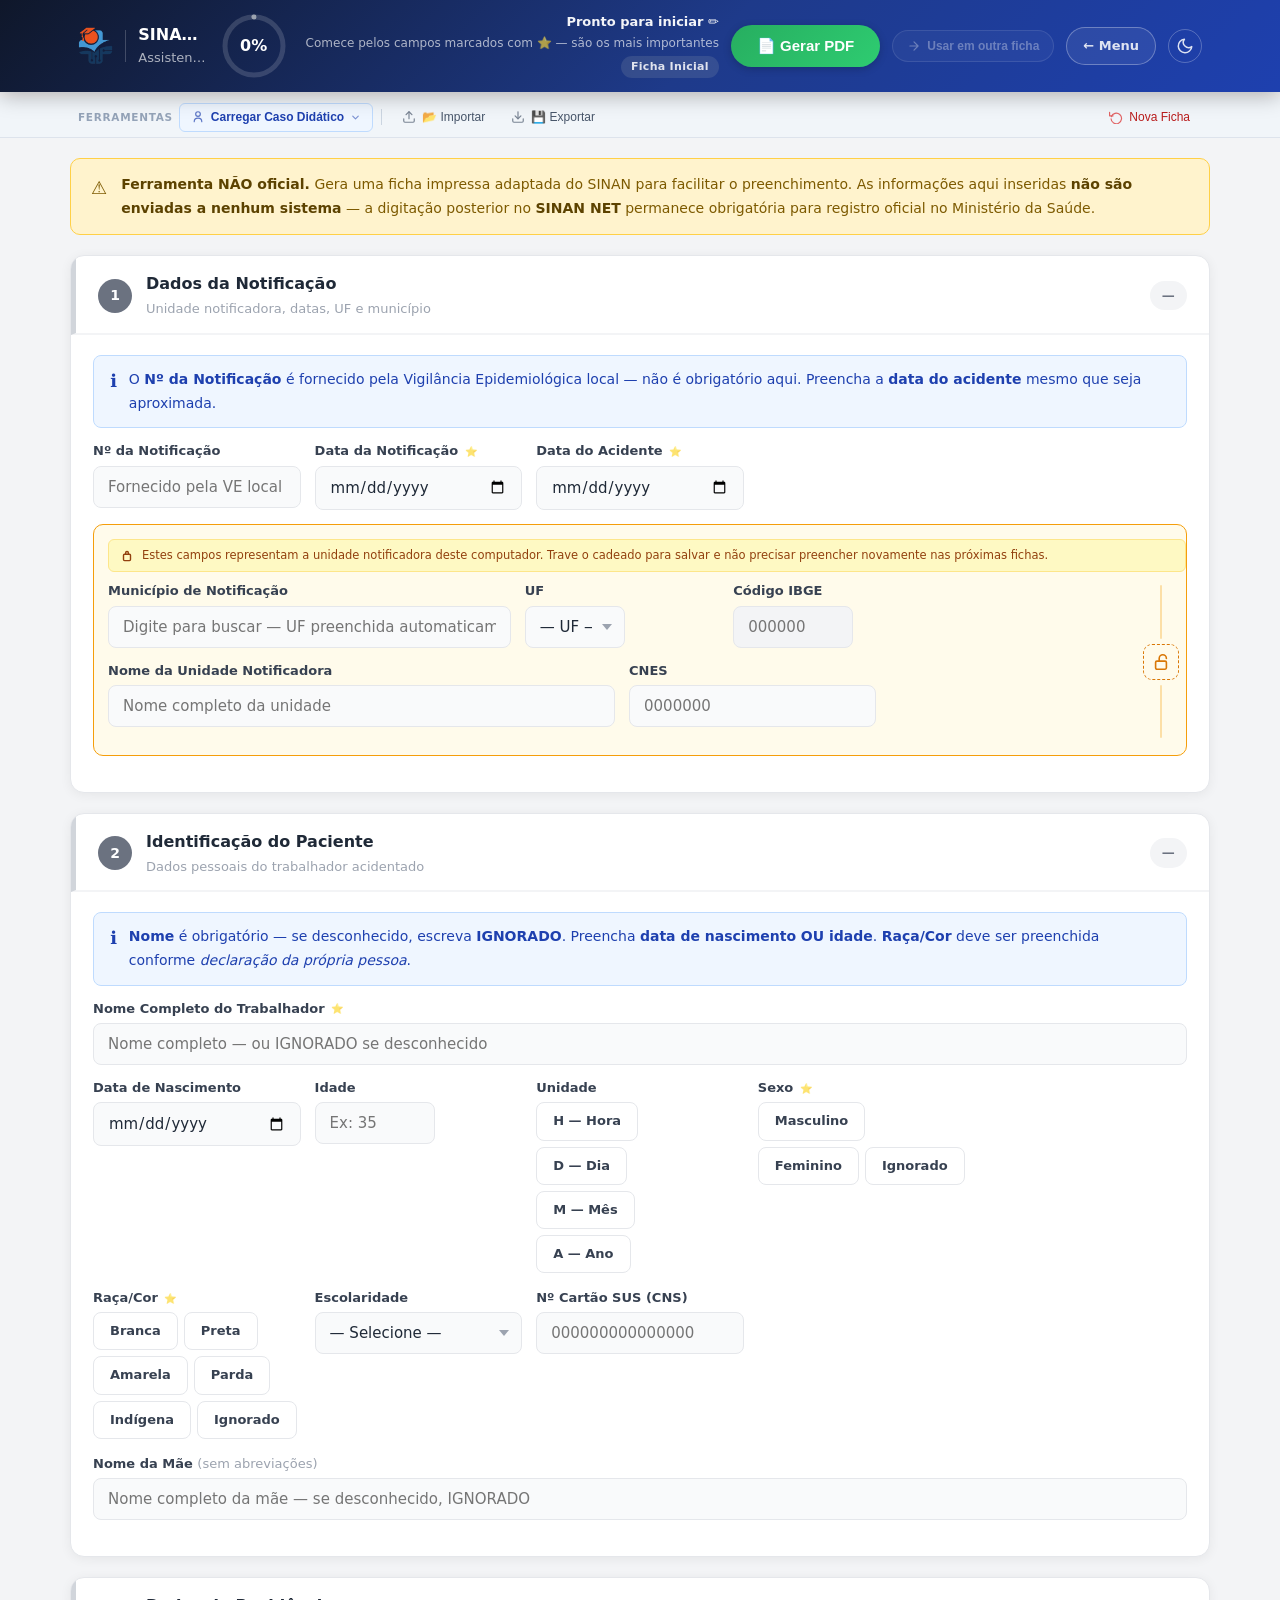
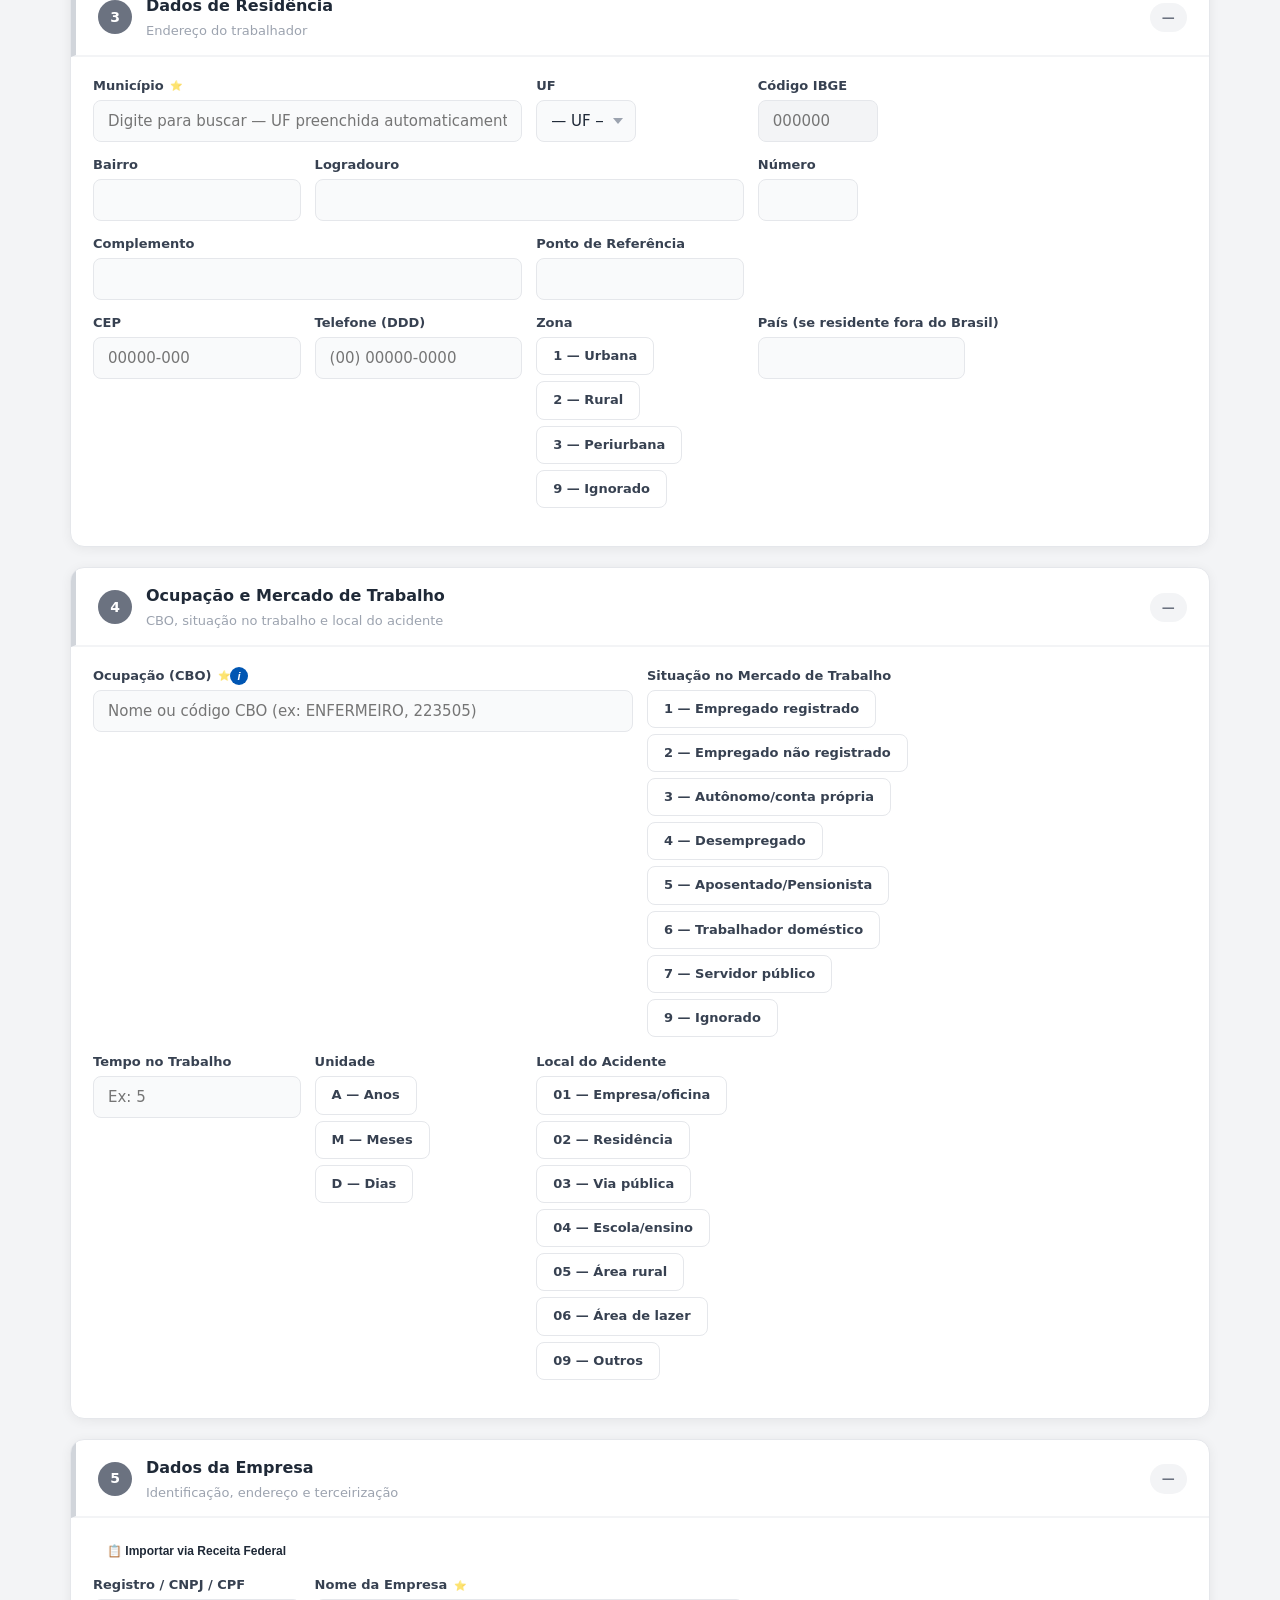
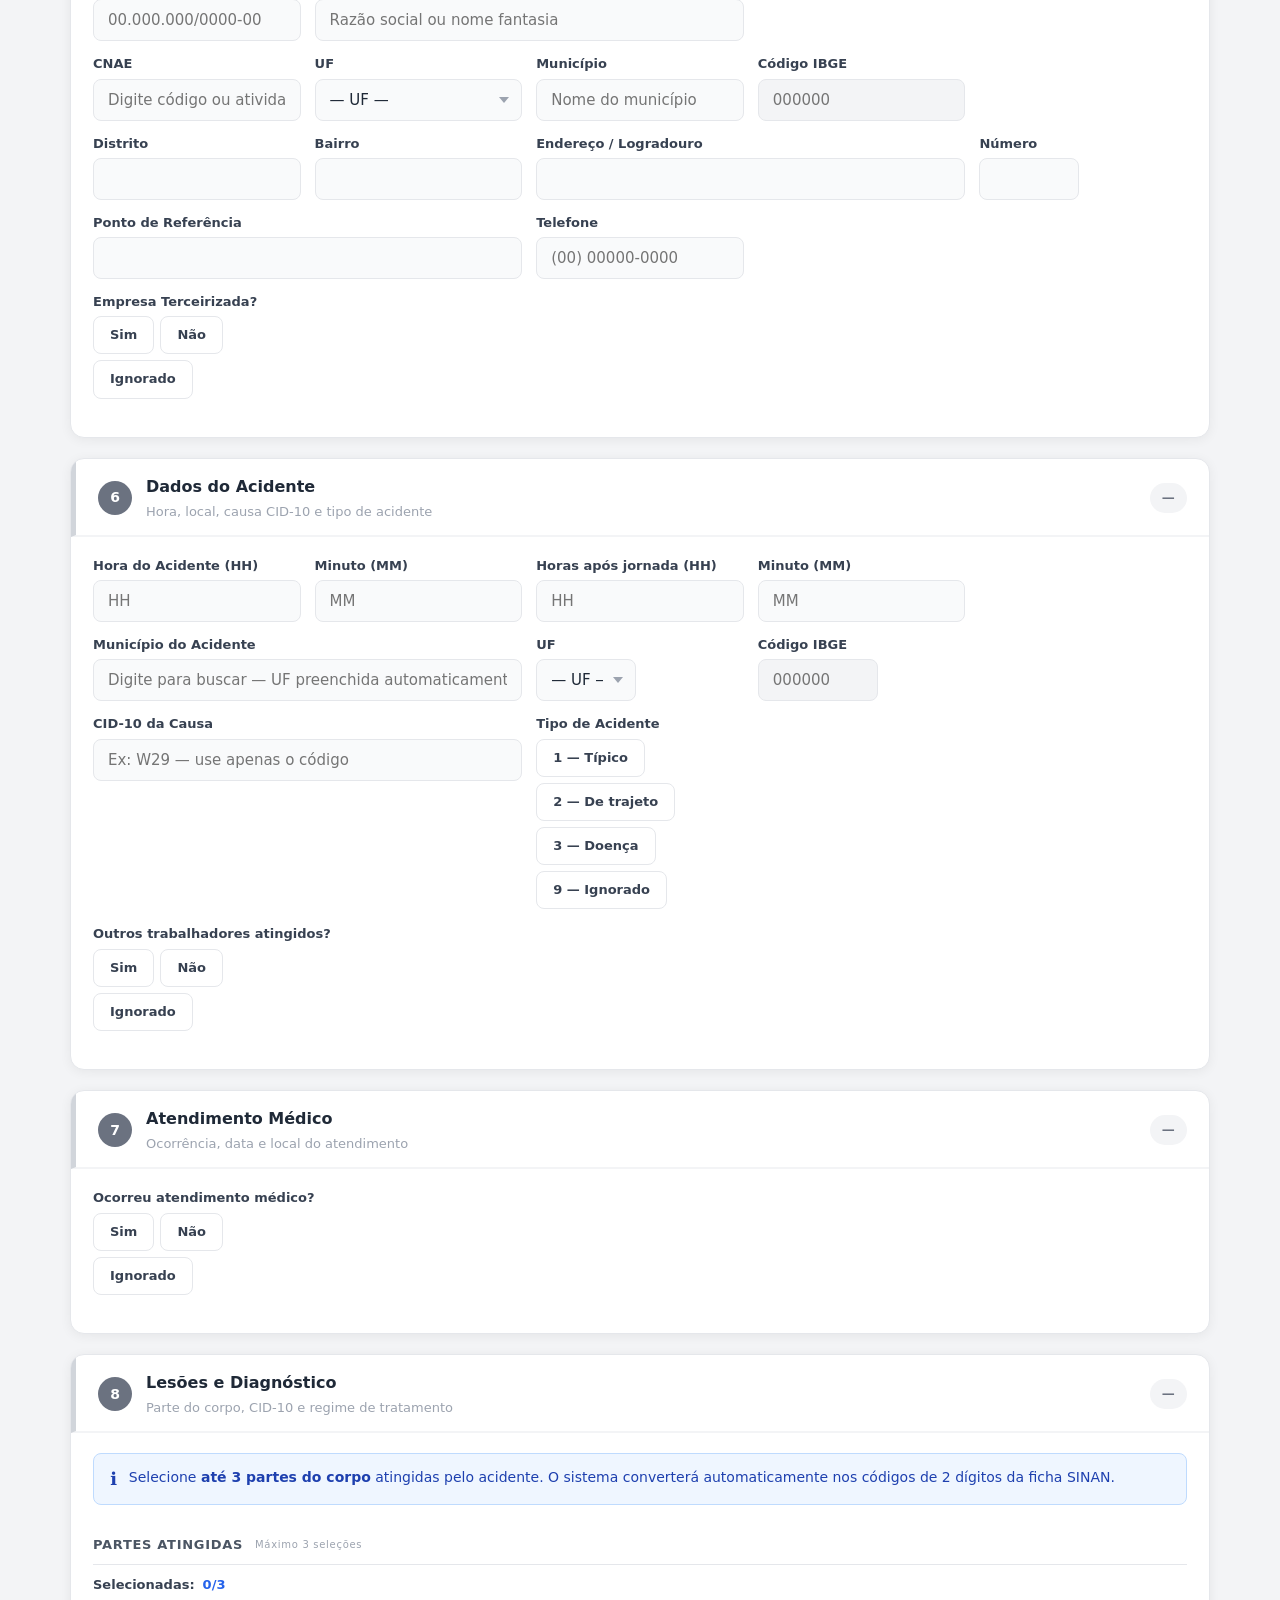
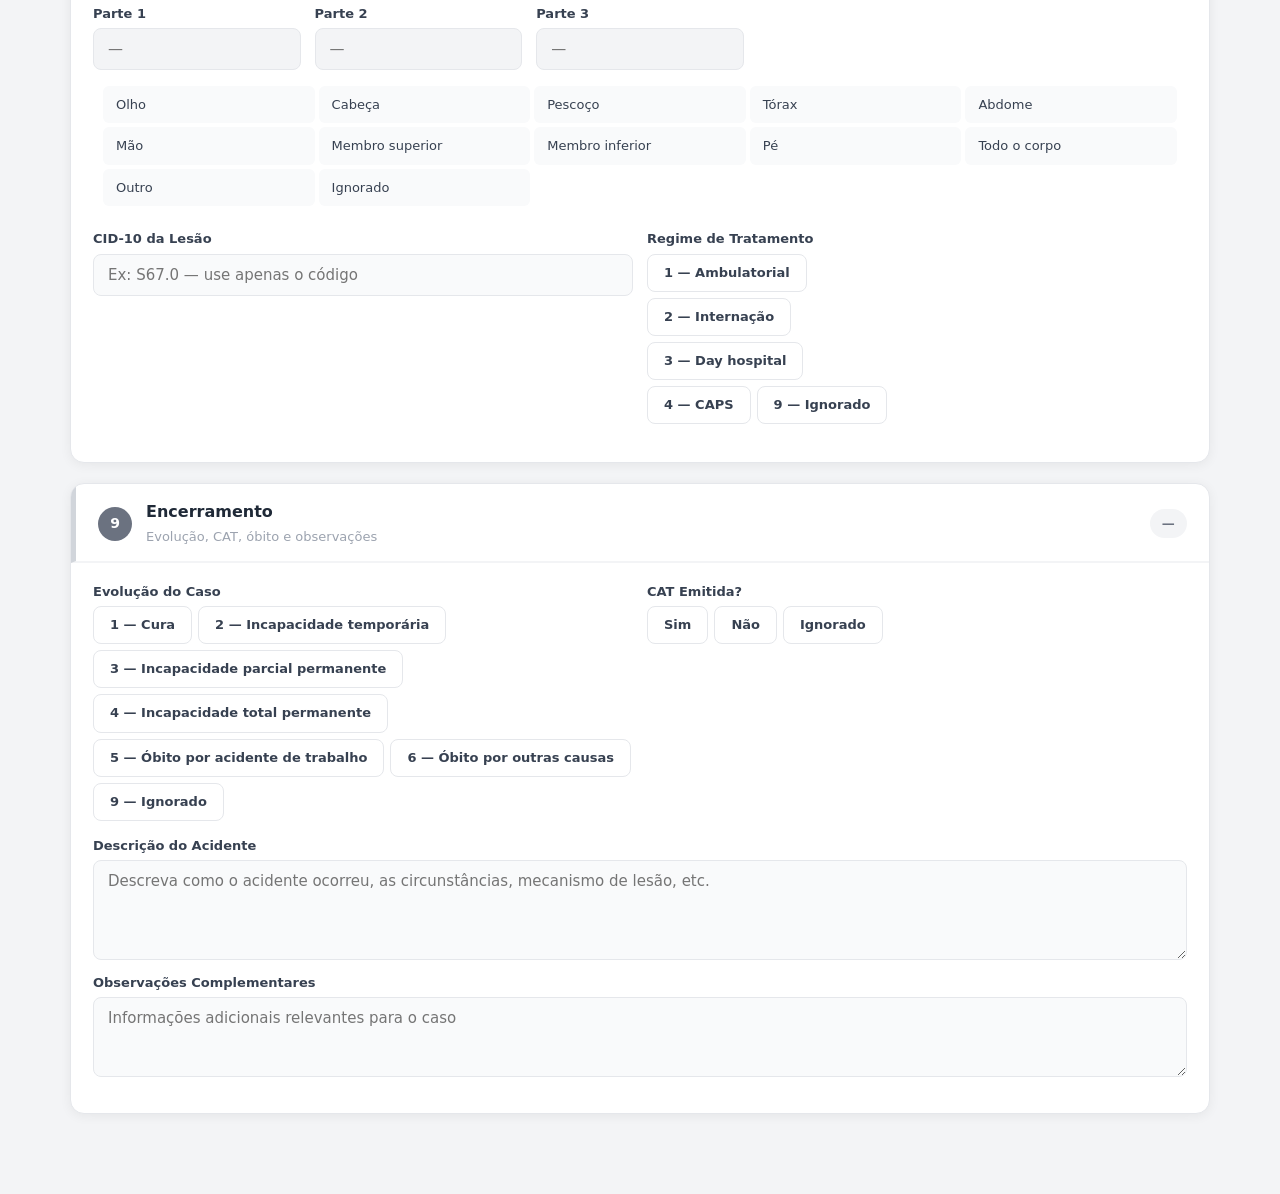
==== sinan_acidente.html @ 1af8c635 "fix: remover campos geo/logr-cod, corrigir Receita Federal e ajustes de labels Todos os assistentes:" ====
<!DOCTYPE html>
<html lang="pt-BR">
<head>
<meta charset="UTF-8">
<meta name="viewport" content="width=device-width, initial-scale=1.0">
<title>SINAN — Acidente de Trabalho | Assistente PET Saúde Digital</title>
<!-- Google tag (gtag.js) -->
<script async src="https://www.googletagmanager.com/gtag/js?id=G-XBCCJ6GTG6"></script>
<script>
  window.dataLayer = window.dataLayer || [];
  function gtag(){dataLayer.push(arguments);}
  gtag('js', new Date());
  gtag('config', 'G-XBCCJ6GTG6');
</script>
<style>
/*==============================================================
  RESET
==============================================================*/
*{box-sizing:border-box;margin:0;padding:0}
body{font-family:'Segoe UI',system-ui,-apple-system,sans-serif;background:#f3f4f6;color:#1f2937;min-height:100vh;font-size:15px;line-height:1.5}

/*==============================================================
  STICKY HEADER + PROGRESS GAMIFICATION
==============================================================*/
#hdr{position:sticky;top:0;z-index:300;background:linear-gradient(135deg,#0f172a 0%,#1e3a8a 55%,#1e40af 100%);box-shadow:0 4px 20px rgba(0,0,0,.28)}
.hdr-row{display:flex;align-items:center;gap:12px;padding:10px 28px;max-width:1180px;margin:0 auto}
.hdr-logo{height:38px;object-fit:contain}
.hdr-vline{width:1px;height:32px;background:rgba(255,255,255,.2);flex-shrink:0}
.hdr-title{flex:1;min-width:0;overflow:hidden}
.hdr-title h1{color:#fff;font-size:16px;font-weight:700;line-height:1.3;overflow:hidden;text-overflow:ellipsis;white-space:nowrap}
.hdr-title p{color:rgba(255,255,255,.65);font-size:13px;margin-top:2px;overflow:hidden;text-overflow:ellipsis;white-space:nowrap}

/* PROGRESS DISPLAY */
.hdr-progress{display:flex;align-items:center;gap:16px;flex-shrink:0}
.prog-ring-wrap{position:relative;width:72px;height:72px;flex-shrink:0}
.prog-ring-wrap svg{transform:rotate(-90deg)}
.prog-ring-bg{fill:none;stroke:rgba(255,255,255,.15);stroke-width:5}
.prog-ring-fill{fill:none;stroke:#2ecc71;stroke-width:5;stroke-linecap:round;stroke-dasharray:182;stroke-dashoffset:182;transition:stroke-dashoffset .5s ease,stroke .5s ease}
.prog-center{position:absolute;inset:0;display:flex;flex-direction:column;align-items:center;justify-content:center}
.prog-pct{font-size:16px;font-weight:900;color:#fff;line-height:1}
.prog-meta{text-align:right}
.prog-meta .prog-status{font-size:13px;font-weight:700;color:rgba(255,255,255,.95);line-height:1.3}
.prog-meta .prog-count{font-size:12px;color:rgba(255,255,255,.65);margin-top:3px}
/* GLOBAL PROGRESS BAR STRIP */
#prog-bar-strip{height:6px;background:rgba(255,255,255,.1);overflow:hidden;transition:background .3s}
#prog-bar-fill{height:100%;width:0%;background:#2ecc71;transition:width .5s ease,background .5s ease;border-radius:0 4px 4px 0}

/* GERAR PDF BUTTON */
.hdr-btn{background:linear-gradient(135deg,#27ae60,#2ecc71);color:#fff;border:none;padding:12px 26px;border-radius:30px;font-size:15px;font-weight:700;cursor:pointer;white-space:nowrap;transition:all .2s;box-shadow:0 2px 8px rgba(0,0,0,.2)}
.hdr-btn:hover{transform:translateY(-1px);box-shadow:0 4px 14px rgba(0,0,0,.25)}
.hdr-btn:disabled{background:#5a8870;box-shadow:none;cursor:not-allowed;transform:none}
.hdr-back{display:flex;align-items:center;gap:6px;color:rgba(255,255,255,.85);font-size:13px;font-weight:600;text-decoration:none;padding:8px 16px;border-radius:30px;border:1.5px solid rgba(255,255,255,.3);background:rgba(255,255,255,.07);transition:all .2s;white-space:nowrap;flex-shrink:0}
.hdr-back:hover{background:rgba(255,255,255,.15);color:#fff;border-color:rgba(255,255,255,.55);transform:translateX(-2px)}

/* TOOLS BAR */
#tools-bar{background:#f1f5f9;border-bottom:1px solid #dde3ec}
.tools-inner{display:flex;align-items:center;justify-content:space-between;gap:8px;padding:5px 28px;max-width:1180px;margin:0 auto;flex-wrap:wrap}
.tools-label{font-size:10.5px;font-weight:700;color:#94a3b8;text-transform:uppercase;letter-spacing:.7px;margin-right:4px;flex-shrink:0}
.tb-group{display:flex;align-items:center;gap:2px}
.tb-sep{width:1px;height:16px;background:#cbd5e1;margin:0 6px;flex-shrink:0}
.tb-btn{background:transparent;color:#475569;border:1px solid transparent;padding:5px 11px;border-radius:6px;font-size:12px;font-weight:500;cursor:pointer;white-space:nowrap;transition:all .15s;line-height:1.4;display:flex;align-items:center;gap:6px}
.tb-btn svg{flex-shrink:0;opacity:.7;transition:opacity .15s}
.tb-btn:hover{background:#fff;color:#1e3a8a;border-color:#cbd5e1;box-shadow:0 1px 3px rgba(0,0,0,.08)}
.tb-btn:hover svg{opacity:1}
.tb-danger{color:#b91c1c}
.tb-danger svg{color:#dc2626}
.tb-danger:hover{background:#fff5f5;color:#991b1b;border-color:#fecaca;box-shadow:0 1px 3px rgba(220,38,38,.1)}
.tb-dd{position:relative}
.tb-menu{position:absolute;top:calc(100% + 6px);left:0;background:#fff;border:1.5px solid #e5e7eb;border-radius:12px;box-shadow:0 8px 28px rgba(0,0,0,.18);z-index:600;min-width:280px;overflow:hidden;display:none}
.tb-menu.open{display:block}
.tb-menu-hdr{padding:8px 16px 4px;font-size:10px;font-weight:800;color:#9ca3af;text-transform:uppercase;letter-spacing:.6px;background:#f9fafb;border-bottom:1px solid #f3f4f6}
.tb-mi{padding:10px 16px;font-size:13px;color:#1f2937;cursor:pointer;border-bottom:1px solid #f3f4f6;line-height:1.4;transition:background .1s}
.tb-mi:last-child{border-bottom:none}
.tb-mi:hover{background:#eff6ff;color:#1e40af}
.tb-mi-name{font-weight:700;display:block}
.tb-mi-sub{font-size:11px;color:#6b7280;margin-top:1px}
/* CONFIRM MODAL */
#confirm-modal{display:none;position:fixed;inset:0;background:rgba(0,0,0,.5);z-index:9000;align-items:center;justify-content:center}
#confirm-modal.show{display:flex}
.cm-box{background:#fff;border-radius:16px;padding:32px;max-width:360px;width:92%;box-shadow:0 24px 64px rgba(0,0,0,.3);text-align:center}
.cm-icon{width:48px;height:48px;background:#fee2e2;border-radius:12px;display:flex;align-items:center;justify-content:center;margin:0 auto 14px;color:#dc2626}
.cm-box h3{font-size:17px;font-weight:800;color:#1f2937;margin-bottom:8px}
.cm-box p{font-size:13px;color:#6b7280;line-height:1.6;margin-bottom:22px}
.cm-actions{display:flex;gap:10px;justify-content:center}
.cm-cancel{background:#f3f4f6;color:#374151;border:none;padding:10px 22px;border-radius:30px;font-size:14px;font-weight:600;cursor:pointer;transition:background .15s}
.cm-cancel:hover{background:#e5e7eb}
.cm-ok{background:linear-gradient(135deg,#dc2626,#ef4444);color:#fff;border:none;padding:10px 22px;border-radius:30px;font-size:14px;font-weight:600;cursor:pointer;transition:opacity .15s}
.cm-ok:hover{opacity:.88}

/*==============================================================
  LAYOUT
==============================================================*/
.wrapper{max-width:1180px;margin:0 auto;padding:20px 20px 60px}

/* DISCLAIMER */
.banner-warn{background:#fff3cd;border:1px solid #ffd047;border-radius:10px;padding:14px 20px;margin-bottom:20px;display:flex;gap:14px;align-items:flex-start;font-size:14px;color:#7d5a00;line-height:1.7}
.banner-warn strong{color:#5c4200}

/* INTRO */
.intro{background:#ffffff;border-radius:14px;border:1px solid #e5e7eb;padding:20px 24px;margin-bottom:24px;display:flex;gap:18px;align-items:flex-start;font-size:14px;color:#4b5563;line-height:1.7;box-shadow:0 2px 10px rgba(0,0,0,.05)}
.intro h2{font-size:16px;font-weight:800;color:#1f2937;margin-bottom:8px}
.intro a{color:#2563eb}

/*==============================================================
  SECTION CARDS
==============================================================*/
.sec{background:#ffffff;border-radius:14px;border:1px solid #e5e7eb;box-shadow:0 2px 12px rgba(0,0,0,.06);margin-bottom:20px;overflow:hidden}
.sec-hdr{display:flex;align-items:center;gap:14px;padding:16px 22px 14px;border-bottom:2px solid #f3f4f6;border-left:5px solid #d1d5db;transition:border-color .4s}
.sec.done .sec-hdr{border-left-color:#27ae60;background:linear-gradient(90deg,rgba(39,174,96,.04) 0%,transparent 60%)}
.sec.partial .sec-hdr{border-left-color:#f39c12;background:linear-gradient(90deg,rgba(243,156,18,.04) 0%,transparent 60%)}
.sec-num{width:34px;height:34px;border-radius:50%;display:flex;align-items:center;justify-content:center;font-size:14px;font-weight:800;color:#fff;flex-shrink:0;background:#6b7280;transition:background .4s}
.sec.done .sec-num{background:#27ae60}
.sec.partial .sec-num{background:#f39c12}
.sec-info{flex:1}
.sec-info h3{font-size:16px;font-weight:700;color:#1f2937}
.sec-info p{font-size:13px;color:#9ca3af;margin-top:3px}
.sec-badge{font-size:13px;font-weight:700;padding:5px 12px;border-radius:20px;letter-spacing:.3px;white-space:nowrap;transition:all .4s}
.badge-empty{background:#f3f4f6;color:#6b7280}
.badge-partial{background:#fef9e7;color:#c07000}
.badge-done{background:#e8f5e9;color:#1e8449}

.sec-body{padding:20px 22px 22px}

/*==============================================================
  FORM ELEMENTS
==============================================================*/
.row{display:grid;grid-template-columns:repeat(auto-fill,minmax(180px,1fr));gap:14px;margin-bottom:14px}
.row.row-wide{grid-template-columns:repeat(auto-fill,minmax(240px,1fr))}
.row.row-full{grid-template-columns:1fr}
.col-2{grid-column:span 2}
.col-3{grid-column:span 3}

.fld{display:flex;flex-direction:column;gap:5px}
.fld label{font-size:13px;font-weight:700;color:#374151;line-height:1.4;white-space:nowrap}
.fld label .req{color:#c0392b;font-size:15px;line-height:1}
.fld label .cn{font-size:11px;color:#9ca3af;font-weight:600;display:inline-flex;align-items:center;gap:3px;white-space:nowrap;vertical-align:middle}
.fld label .cn .tip-wrap{margin-left:0;vertical-align:unset}
.fld input,.fld select,.fld textarea{padding:11px 14px;border:1.5px solid #e5e7eb;border-radius:8px;font-size:15px;font-family:inherit;background:#f9fafb;color:#1f2937;outline:none;transition:border-color .15s,box-shadow .15s;width:100%}
.fld input:focus,.fld select:focus,.fld textarea:focus{border-color:#2563eb;box-shadow:0 0 0 3px rgba(37,99,235,.1)}
.fld input.filled{border-color:#27ae60}
.fld input.error,.fld select.error{border-color:#e74c3c!important;box-shadow:0 0 0 3px rgba(231,76,60,.1)!important}
.fld select{appearance:none;background-image:url("data:image/svg+xml,%3Csvg xmlns='http://www.w3.org/2000/svg' width='10' height='6'%3E%3Cpath d='M0 0l5 6 5-6z' fill='%239ca3af'/%3E%3C/svg%3E");background-repeat:no-repeat;background-position:right 12px center;padding-right:32px;cursor:pointer}
.fld textarea{resize:vertical;min-height:80px}

/* Sublabel dentro de seção */
.sublabel{font-size:13px;font-weight:800;text-transform:uppercase;letter-spacing:.7px;color:#4b5563;padding:16px 0 10px;border-bottom:1px solid #e5e7eb;margin-bottom:14px;display:flex;align-items:center;gap:6px}
.sublabel .req-mark{color:#c0392b;font-size:14px;font-weight:700}

/* Botão copiar data */
.btn-copy-date{padding:9px 14px;background:#eff6ff;border:1.5px solid #e5e7eb;border-radius:8px;font-size:12px;font-weight:700;color:#2563eb;cursor:pointer;white-space:nowrap;transition:background .15s,border-color .15s}
.btn-copy-date:hover{background:#dbeafe;border-color:#93c5fd}

/*==============================================================
  PILLS (radio / checkbox)
==============================================================*/
.pills{display:flex;flex-wrap:wrap;gap:6px;margin-bottom:2px}
.pill{display:inline-flex;align-items:center;gap:6px;padding:9px 16px;border-radius:8px;border:1.5px solid #e5e7eb;cursor:pointer;font-size:14px;font-weight:600;color:#374151;background:#ffffff;transition:all .15s;user-select:none}
.pill:hover{border-color:#2563eb;background:#eff6ff}
.pill input{position:absolute;opacity:0;pointer-events:none;width:0;height:0}
.pill.checked{border-color:#2563eb;background:#eff6ff;color:#1e40af}
.pill.checked-danger{border-color:#e74c3c;background:#fdf2f2;color:#c0392b}

/*==============================================================
  INFO / WARN / DANGER BOXES
==============================================================*/
.info{background:#eff6ff;border:1px solid #bfdbfe;border-radius:8px;padding:12px 16px;font-size:14px;color:#1e40af;line-height:1.7;margin-bottom:14px;display:flex;gap:12px}
.info .ico{flex-shrink:0;font-size:18px;line-height:1.4}
.warn{background:#fef9e7;border:1px solid #f9e79f;border-radius:8px;padding:12px 16px;font-size:14px;color:#7d6608;line-height:1.7;margin-bottom:14px;display:flex;gap:12px}
.danger-alert{background:#fdf2f2;border:1.5px solid #f5b7b1;border-radius:8px;padding:14px 16px;font-size:14px;color:#922b21;line-height:1.7;margin-bottom:14px;display:none;gap:12px}
.danger-alert .ico{flex-shrink:0;font-size:18px;line-height:1.3}

/*==============================================================
  TOAST
==============================================================*/
#toast{position:fixed;bottom:22px;left:50%;transform:translateX(-50%) translateY(10px);padding:12px 24px;border-radius:30px;font-size:13px;font-weight:700;opacity:0;transition:all .35s;z-index:800;pointer-events:none;white-space:nowrap;box-shadow:0 8px 28px rgba(0,0,0,.25);background:#1f2937;color:#fff}
#toast.show{opacity:1;transform:translateX(-50%) translateY(0)}
#toast.t-ok{background:#1e8449}
#toast.t-warn{background:#c07000}
#toast.t-err{background:#c0392b}
#toast.t-mile{background:linear-gradient(135deg,#2563eb,#1e8449)}

/*==============================================================
  VALIDATION MODAL
==============================================================*/
.ov{display:none;position:fixed;inset:0;background:rgba(0,0,0,.5);z-index:900;align-items:center;justify-content:center}
.ov.show{display:flex}
.modal{background:#ffffff;border-radius:18px;padding:28px 32px;max-width:460px;width:94%;box-shadow:0 20px 60px rgba(0,0,0,.2)}
.modal-ico{font-size:40px;text-align:center;margin-bottom:10px}
.modal h2{font-size:17px;font-weight:800;color:#1f2937;margin-bottom:8px;text-align:center}
.modal p{font-size:13px;color:#6b7280;line-height:1.6;text-align:center}
.err-list{margin-top:14px;display:flex;flex-direction:column;gap:5px;max-height:280px;overflow-y:auto}
.err-item{background:#fef3f2;border:1px solid #f5b7b1;border-radius:6px;padding:7px 12px;font-size:12px;color:#922b21}
.modal-actions{display:flex;justify-content:center;gap:10px;margin-top:22px}
.mbtn{padding:10px 28px;border-radius:30px;font-size:13px;font-weight:700;cursor:pointer;border:none}
.mbtn-p{background:linear-gradient(135deg,#2563eb,#1e8449);color:#fff}
.mbtn-s{background:#f3f4f6;color:#6b7280}

/*==============================================================
  AUTOCOMPLETE (municipio / CID10)
==============================================================*/
.ac-wrap{position:relative}
.ac-drop{position:absolute;top:100%;left:0;right:0;z-index:500;background:#ffffff;border:1.5px solid #2563eb;border-top:none;border-radius:0 0 8px 8px;box-shadow:0 6px 20px rgba(0,0,0,.15);max-height:220px;overflow-y:auto;display:none}
.ac-drop.show{display:block}
.ac-item{padding:10px 14px;font-size:14px;cursor:pointer;border-bottom:1px solid #f3f4f6;line-height:1.5;overflow:hidden;text-overflow:ellipsis}
.ac-item.ac-synonym{background:#fef9e7;border-left:3px solid #f39c12}
.ac-item:last-child{border-bottom:none}
.ac-item:hover,.ac-item.focused{background:#eff6ff}
.ac-item b{color:#2563eb}
.fld input[readonly]{background:#f3f4f6;color:#6b7280;cursor:default}

/* ⭐ CAMPO ESSENCIAL — discreto */
.req-star{color:#d97706;font-size:10px;line-height:1;vertical-align:middle;margin-left:2px;opacity:.7;cursor:help;position:relative}
.sublabel .req-star{font-size:10px;margin-left:3px}
.req-star::after{content:'Campo essencial';position:absolute;bottom:calc(100% + 6px);left:50%;transform:translateX(-50%);background:#1e293b;color:#cbd5e1;font-size:11px;font-weight:600;padding:4px 10px;border-radius:6px;white-space:nowrap;opacity:0;pointer-events:none;transition:opacity .2s;z-index:9999;box-shadow:0 3px 12px rgba(0,0,0,.3)}
.req-star:hover::after,.req-star:focus::after{opacity:1}
.fld label .req{display:none!important}
.sublabel .req-mark{display:none!important}

/* NÍVEL DE PROGRESSO */
.prog-level{font-size:11px;font-weight:800;padding:3px 10px;border-radius:12px;background:rgba(255,255,255,.13);color:rgba(255,255,255,.85);white-space:nowrap;transition:all .5s;letter-spacing:.3px;margin-top:4px;display:inline-block}

/*==============================================================
  PARTES ATINGIDAS — seletor visual
==============================================================*/
.parte-grupo{margin-bottom:12px;border:1px solid #e5e7eb;border-radius:8px;overflow:hidden;background:#fff}
.parte-grupo-titulo{font-size:12px;font-weight:800;color:#1e40af;background:#eff6ff;padding:7px 12px;border-bottom:1px solid #e5e7eb;letter-spacing:.3px;text-transform:uppercase}
.parte-grid{display:grid;grid-template-columns:repeat(auto-fill,minmax(200px,1fr));gap:4px;padding:8px 10px}
.parte-pill{display:inline-flex;align-items:center;gap:6px;padding:8px 12px;border-radius:6px;border:1.5px solid transparent;cursor:pointer;font-size:13px;font-weight:500;color:#374151;background:#f9fafb;transition:all .15s;user-select:none}
.parte-pill:hover{border-color:#2563eb;background:#eff6ff}
.parte-pill input{position:absolute;opacity:0;pointer-events:none;width:0;height:0}
.parte-pill.checked{border-color:#2563eb;background:#dbeafe;color:#1e40af;font-weight:600}
.parte-pill.disabled{opacity:.4;pointer-events:none;cursor:not-allowed}
.parte-pill.disabled:hover{border-color:transparent;background:#f9fafb}
.parte-display{background:#f3f4f6;color:#6b7280}

/* TOOLTIP DE PROPÓSITO (ícone i) */
.tip-wrap{position:relative;display:inline-flex;align-items:center;margin-left:4px;vertical-align:middle}
.tip-btn{width:18px;height:18px;border-radius:50%;background:#0056b3;border:none;font-size:11px;font-weight:800;color:#fff;cursor:pointer;padding:0;display:inline-flex;align-items:center;justify-content:center;line-height:1;flex-shrink:0;transition:background .15s,box-shadow .15s;font-style:italic}
.tip-btn:hover,.tip-btn.open{background:#003d82;box-shadow:0 0 0 3px rgba(0,86,179,.22)}

.tip-pop{
  display:none;
  position:fixed;
  background:#1e293b;color:#cbd5e1;
  font-size:12px;font-weight:400;line-height:1.6;
  padding:12px 14px;border-radius:10px;
  box-shadow:0 6px 28px rgba(0,0,0,.45);
  z-index:9999;text-align:left;
  pointer-events:none;font-style:normal;
  white-space:normal;
  --tip-arrow-left:50%
}
.tip-pop::after{
  content:'';position:absolute;
  top:100%;
  left:var(--tip-arrow-left);
  transform:translateX(-50%);
  border:7px solid transparent;
  border-top-color:#1e293b
}
.tip-pop[data-arrow-below="0"]::after{
  top:auto;bottom:100%;
  border-top-color:transparent;
  border-bottom-color:#1e293b
}
.tip-pop b{color:#93c5fd;font-weight:700;font-size:11px;text-transform:uppercase;letter-spacing:.4px}
.tip-r{display:block}
.tip-r+.tip-r{margin-top:8px;padding-top:8px;border-top:1px solid rgba(255,255,255,.1)}

/* ANIMAÇÃO 80% */
@keyframes celebrate80{0%{transform:scale(1)}25%{transform:scale(1.18)}60%{transform:scale(.93)}100%{transform:scale(1)}}
.prog-ring-wrap.celebrate{animation:celebrate80 .55s ease}

/*==============================================================
  MOBILE BOTTOM BAR
==============================================================*/
#mob-bottom{display:none}

/* BOTTOM SHEET MOBILE */
#pac-mob-sheet{display:none;position:fixed;inset:0;z-index:2000}
#pac-mob-backdrop{position:absolute;inset:0;background:rgba(0,0,0,.45)}
#pac-mob-panel{position:absolute;bottom:0;left:0;right:0;background:#fff;border-radius:18px 18px 0 0;max-height:65vh;overflow-y:auto;box-shadow:0 -6px 32px rgba(0,0,0,.22);-webkit-overflow-scrolling:touch}
#pac-mob-panel .tb-menu-hdr{padding:14px 18px 6px;font-size:11px;font-weight:800;color:#94a3b8;text-transform:uppercase;letter-spacing:.7px;background:#f9fafb;border-bottom:1px solid #f3f4f6;position:sticky;top:0;z-index:1}
#pac-mob-panel .tb-mi{padding:13px 18px;font-size:14px;color:#1f2937;cursor:pointer;border-bottom:1px solid #f3f4f6;line-height:1.4;transition:background .1s}
#pac-mob-panel .tb-mi:last-child{border-bottom:none}
#pac-mob-panel .tb-mi:hover{background:#eff6ff;color:#1e40af}
#pac-mob-panel .tb-mi-name{font-weight:700;display:block}
#pac-mob-panel .tb-mi-sub{font-size:12px;color:#6b7280;margin-top:2px}
#pac-mob-sheet.show{display:block}

/*==============================================================
  MOBILE RESPONSIVE
==============================================================*/
@media(max-width:768px){
  .hdr-row{padding:8px 14px;gap:8px;flex-wrap:nowrap}
  .hdr-logo{height:26px}
  .hdr-vline{display:none}
  .hdr-title h1{font-size:12px;font-weight:700;white-space:nowrap;overflow:hidden;text-overflow:ellipsis;max-width:130px}
  .hdr-title p{display:none}
  .hdr-progress{gap:8px}
  .prog-ring-wrap{width:42px;height:42px}
  .prog-ring-wrap svg{width:42px;height:42px}
  .prog-pct{font-size:11px;font-weight:800}
  .prog-meta{display:none}
  .hdr-btn{display:none}
  .hdr-back{display:none}
  .tools-inner{padding:5px 10px;gap:3px;flex-wrap:nowrap;overflow-x:auto;-webkit-overflow-scrolling:touch;scrollbar-width:none}
  .tools-inner::-webkit-scrollbar{display:none}
  .tools-label{display:none}
  .tb-sep{display:none}
  .tb-group{gap:3px}
  .tb-btn{padding:7px 10px;font-size:12px;min-height:36px;white-space:nowrap}
  .tb-menu{display:none!important}
  .wrapper{padding:12px 12px 76px}
  .sec{border-radius:10px;margin-bottom:10px}
  .sec-hdr{padding:12px 14px;gap:10px}
  .sec-body{padding:14px 12px 16px}
  .sec-num{width:28px;height:28px;font-size:12px}
  .sec-info h3{font-size:14px}
  .sec-info p{font-size:11px}
  .sec-badge{font-size:11px;padding:3px 8px}
  .row{grid-template-columns:1fr!important;gap:10px;margin-bottom:10px}
  .row.row-wide{grid-template-columns:1fr!important}
  .col-2,.col-3{grid-column:span 1!important}
  .fld input,.fld select,.fld textarea{font-size:16px!important;padding:11px 13px;min-height:46px}
  .fld label{font-size:12px}
  .fld label .cn{font-size:10px}
  .sublabel{font-size:11px;padding:10px 0 7px;letter-spacing:.4px}
  .pills{gap:7px}
  .pill{padding:10px 14px;font-size:14px;min-height:44px;border-radius:8px}

  /* Partes Atingidas — mobile */
  .parte-grid{grid-template-columns:1fr!important;gap:3px!important;padding:6px 8px!important}
  .parte-pill{padding:10px 12px;font-size:13px;min-height:44px}
  .parte-grupo-titulo{font-size:11px;padding:6px 10px}
  .parte-selecionada-row .fld input{min-height:40px!important;font-size:14px!important}

  .info,.warn,.danger-alert{font-size:13px;padding:10px 12px}
  .banner-warn{font-size:13px;padding:12px 14px}
  .intro{flex-direction:column;padding:14px 14px;font-size:13px}
  .intro h2{font-size:14px}
  .modal{padding:20px 18px;border-radius:14px}
  .cm-box{padding:22px 18px}
  .cm-actions{flex-direction:column;gap:8px}
  .cm-cancel,.cm-ok{width:100%;padding:13px}
  .ac-drop{max-height:180px}
  .ac-item{padding:12px 14px;font-size:14px;min-height:44px;display:flex;align-items:center}
  #toast{font-size:12px;padding:10px 16px;max-width:88vw;white-space:normal;text-align:center;bottom:70px}
  #mob-bottom{display:flex!important;position:fixed;bottom:0;left:0;right:0;z-index:400;height:58px;background:#fff;border-top:1px solid #e2e8f0;box-shadow:0 -4px 20px rgba(0,0,0,.1);align-items:center;justify-content:space-between;padding:0 12px;gap:8px}
  #mob-back-btn{display:flex;align-items:center;gap:5px;color:#475569;font-size:12px;font-weight:600;text-decoration:none;padding:8px 11px;border-radius:7px;border:1px solid #e2e8f0;background:#f8fafc;white-space:nowrap;flex-shrink:0}
  #mob-prog-wrap{flex:1;display:flex;flex-direction:column;align-items:center;justify-content:center;gap:1px}
  #mob-prog-pct{font-size:15px;font-weight:800;color:#1f2937;line-height:1}
  #mob-prog-label{font-size:10px;color:#94a3b8;font-weight:600;text-transform:uppercase;letter-spacing:.5px}
  #mob-pdf-btn{display:flex;align-items:center;gap:6px;background:linear-gradient(135deg,#27ae60,#2ecc71);color:#fff;border:none;padding:10px 15px;border-radius:8px;font-size:13px;font-weight:700;cursor:pointer;white-space:nowrap;flex-shrink:0;box-shadow:0 2px 8px rgba(39,174,96,.35)}
  #mob-pdf-btn:disabled{background:#8fb8a0;box-shadow:none;cursor:not-allowed}
}

/*==============================================================
  DARK MODE TOGGLE
==============================================================*/
.dm-toggle{background:none;border:1.5px solid rgba(255,255,255,.25);color:rgba(255,255,255,.85);width:34px;height:34px;border-radius:50%;cursor:pointer;display:flex;align-items:center;justify-content:center;flex-shrink:0;transition:background .2s,border-color .2s;padding:0}
.dm-toggle:hover{background:rgba(255,255,255,.12);border-color:rgba(255,255,255,.45)}
.dm-toggle svg{width:18px;height:18px}
.dm-toggle .ico-sun{display:none}
.dm-toggle .ico-moon{display:block}

/*==============================================================
  DARK MODE — [data-theme="dark"]
==============================================================*/
[data-theme="dark"]{
  --bg:       #0f1117;
  --bg-card:  #1a1d27;
  --bg-card2: #222633;
  --bg-input: #1e2130;
  --border:   #2d3348;
  --text:     #e2e4eb;
  --text2:    #9ea3b5;
  --text3:    #6b7190;
  --accent:   #3b82f6;
  --accent-bg:rgba(59,130,246,.12);
  --green:    #22c55e;
  --red:      #ef4444;
  --yellow:   #eab308;
  --warn-bg:  #2a2518;
  --warn-border:#5c4a1e;
  --warn-text:#d4a017;
  --danger-bg:#2d1a1a;
  --danger-border:#6b2a2a;
  --danger-text:#f87171;
}
[data-theme="dark"] .dm-toggle .ico-sun{display:block}
[data-theme="dark"] .dm-toggle .ico-moon{display:none}
[data-theme="dark"] body{background:var(--bg);color:var(--text)}
[data-theme="dark"] #hdr{box-shadow:0 4px 20px rgba(0,0,0,.5)}
[data-theme="dark"] #prog-bar-strip{background:rgba(255,255,255,.06)}
[data-theme="dark"] #tools-bar{background:var(--bg-card);border-bottom-color:var(--border)}
[data-theme="dark"] .tools-label{color:var(--text3)}
[data-theme="dark"] .tb-sep{background:var(--border)}
[data-theme="dark"] .tb-btn{color:var(--text2)}
[data-theme="dark"] .tb-btn:hover{background:var(--bg-card2);color:var(--accent);border-color:var(--border)}
[data-theme="dark"] #btn-pac-menu{background:var(--accent-bg)!important;border-color:rgba(59,130,246,.3)!important;color:#93c5fd!important}
[data-theme="dark"] .tb-danger{color:#f87171}
[data-theme="dark"] .tb-danger:hover{background:var(--danger-bg);color:#fca5a5;border-color:var(--danger-border)}
[data-theme="dark"] .sec{background:var(--bg-card);border-color:var(--border);box-shadow:0 2px 12px rgba(0,0,0,.2)}
[data-theme="dark"] .sec-hdr{border-bottom-color:var(--border);border-left-color:var(--text3)}
[data-theme="dark"] .sec.done .sec-hdr{border-left-color:var(--green);background:linear-gradient(90deg,rgba(34,197,94,.06) 0%,transparent 60%)}
[data-theme="dark"] .sec.partial .sec-hdr{border-left-color:var(--yellow);background:linear-gradient(90deg,rgba(234,179,8,.06) 0%,transparent 60%)}
[data-theme="dark"] .sec-info h3{color:var(--text)}
[data-theme="dark"] .sec-info p{color:var(--text3)}
[data-theme="dark"] .badge-empty{background:var(--bg-card2);color:var(--text3)}
[data-theme="dark"] .badge-partial{background:#2a2518;color:#eab308}
[data-theme="dark"] .badge-done{background:#162816;color:#4ade80}
[data-theme="dark"] .fld label{color:var(--text2)}
[data-theme="dark"] .fld label .cn{color:var(--text3)}
[data-theme="dark"] .fld input,[data-theme="dark"] .fld select,[data-theme="dark"] .fld textarea{background-color:var(--bg-input);border-color:var(--border);color:var(--text)}
[data-theme="dark"] .fld input:focus,[data-theme="dark"] .fld select:focus,[data-theme="dark"] .fld textarea:focus{border-color:var(--accent);box-shadow:0 0 0 3px rgba(59,130,246,.15)}
[data-theme="dark"] .fld input.filled{border-color:var(--green)}
[data-theme="dark"] .fld input[readonly]{background-color:var(--bg-card2);color:var(--text3)}
[data-theme="dark"] .fld select{background-image:url("data:image/svg+xml,%3Csvg xmlns='http://www.w3.org/2000/svg' width='10' height='6'%3E%3Cpath d='M0 0l5 6 5-6z' fill='%236b7190'/%3E%3C/svg%3E")}
[data-theme="dark"] .sublabel{color:var(--text2);border-bottom-color:var(--border)}
[data-theme="dark"] .btn-copy-date{background:var(--accent-bg);border-color:rgba(59,130,246,.3);color:#60a5fa}
[data-theme="dark"] .btn-copy-date:hover{background:rgba(59,130,246,.2);border-color:rgba(59,130,246,.5)}
[data-theme="dark"] .pill{background:var(--bg-card2);border-color:var(--border);color:var(--text2)}
[data-theme="dark"] .pill:hover{border-color:var(--accent);background:var(--accent-bg)}
[data-theme="dark"] .pill.checked{border-color:var(--accent);background:var(--accent-bg);color:#93c5fd}
[data-theme="dark"] .pill.checked-danger{border-color:#dc2626;background:var(--danger-bg);color:#fca5a5}
[data-theme="dark"] .info{background:var(--accent-bg);border-color:rgba(59,130,246,.25);color:#93c5fd}
[data-theme="dark"] .warn{background:var(--warn-bg);border-color:var(--warn-border);color:var(--warn-text)}
[data-theme="dark"] .banner-warn{background:var(--warn-bg);border-color:var(--warn-border);color:var(--warn-text)}
[data-theme="dark"] .banner-warn strong{color:#eab308}
[data-theme="dark"] .danger-alert{background:var(--danger-bg);border-color:var(--danger-border);color:var(--danger-text)}
[data-theme="dark"] .intro{background:var(--bg-card);border-color:var(--border);color:var(--text2)}
[data-theme="dark"] .intro h2{color:var(--text)}
[data-theme="dark"] .intro a{color:#60a5fa}
[data-theme="dark"] .ac-drop{background:var(--bg-card);border-color:var(--accent)}
[data-theme="dark"] .ac-item{color:var(--text);border-bottom-color:var(--border)}
[data-theme="dark"] .ac-item:hover,[data-theme="dark"] .ac-item.focused{background:var(--accent-bg)}
[data-theme="dark"] .ac-item.ac-synonym{background:#2a2518;border-left-color:#eab308}
[data-theme="dark"] .ac-item b{color:#60a5fa}
[data-theme="dark"] .tip-btn{background:#1e40af;color:#fff}
[data-theme="dark"] .tip-btn:hover,[data-theme="dark"] .tip-btn.open{background:#1d4ed8;box-shadow:0 0 0 3px rgba(59,130,246,.28)}
[data-theme="dark"] .modal{background:var(--bg-card);box-shadow:0 20px 60px rgba(0,0,0,.5)}
[data-theme="dark"] .modal h2{color:var(--text)}
[data-theme="dark"] .modal p{color:var(--text2)}

/* Dark mode — Partes Atingidas */
[data-theme="dark"] .parte-grupo{background:var(--bg-card);border-color:var(--border)}
[data-theme="dark"] .parte-grupo-titulo{background:var(--bg-card2);color:#60a5fa;border-bottom-color:var(--border)}
[data-theme="dark"] .parte-pill{background:var(--bg-card2);color:var(--text2);border-color:var(--border)}
[data-theme="dark"] .parte-pill:hover{border-color:#3b82f6;background:rgba(59,130,246,.1)}
[data-theme="dark"] .parte-pill.checked{border-color:#3b82f6;background:rgba(59,130,246,.15);color:#60a5fa}
[data-theme="dark"] .parte-pill.disabled{opacity:.3}
[data-theme="dark"] .parte-pill.disabled:hover{border-color:var(--border);background:var(--bg-card2)}
[data-theme="dark"] .parte-display{background:var(--bg-card2);color:var(--text3)}
[data-theme="dark"] .err-item{background:var(--danger-bg);border-color:var(--danger-border);color:var(--danger-text)}
[data-theme="dark"] .mbtn-s{background:var(--bg-card2);color:var(--text2)}
[data-theme="dark"] .ov{background:rgba(0,0,0,.7)}
[data-theme="dark"] .cm-box{background:var(--bg-card)}
[data-theme="dark"] .cm-box h3{color:var(--text)}
[data-theme="dark"] .cm-box p{color:var(--text2)}
[data-theme="dark"] .cm-icon{background:var(--danger-bg)}
[data-theme="dark"] .cm-cancel{background:var(--bg-card2);color:var(--text2)}
[data-theme="dark"] #toast{background:#2d3348;box-shadow:0 8px 28px rgba(0,0,0,.4)}
[data-theme="dark"] #pac-mob-panel{background:var(--bg-card)}
[data-theme="dark"] #pac-mob-panel .tb-menu-hdr{background:var(--bg-card2);color:var(--text3);border-bottom-color:var(--border)}
[data-theme="dark"] #pac-mob-panel .tb-mi{color:var(--text);border-bottom-color:var(--border)}
[data-theme="dark"] #pac-mob-panel .tb-mi:hover{background:var(--accent-bg);color:#93c5fd}
[data-theme="dark"] #pac-mob-panel .tb-mi-sub{color:var(--text3)}
[data-theme="dark"] .tb-menu{background:var(--bg-card);border-color:var(--border);box-shadow:0 8px 28px rgba(0,0,0,.4)}
[data-theme="dark"] .tb-menu-hdr{background:var(--bg-card2);color:var(--text3);border-bottom-color:var(--border)}
[data-theme="dark"] .tb-mi{color:var(--text);border-bottom-color:var(--border)}
[data-theme="dark"] .tb-mi:hover{background:var(--accent-bg);color:#93c5fd}
[data-theme="dark"] .tb-mi-sub{color:var(--text3)}
[data-theme="dark"] #mob-bottom{background:var(--bg-card);border-top-color:var(--border);box-shadow:0 -4px 20px rgba(0,0,0,.3)}
[data-theme="dark"] #mob-back-btn{color:var(--text2);border-color:var(--border);background:var(--bg-card2)}
[data-theme="dark"] #mob-prog-pct{color:var(--text)}
[data-theme="dark"] #mob-prog-label{color:var(--text3)}
[data-theme="dark"] .req-star::after{background:#334155;color:#e2e4eb}

/* TRANSFER BUTTON */
.hdr-btn-transfer{background:rgba(255,255,255,.1);color:rgba(255,255,255,.9);border:1.5px solid rgba(255,255,255,.28);padding:8px 14px;border-radius:30px;font-size:12px;font-weight:600;cursor:pointer;white-space:nowrap;transition:all .2s;display:flex;align-items:center;gap:6px;flex-shrink:0}
.hdr-btn-transfer:not(.btn-disabled):hover{background:rgba(255,255,255,.2);border-color:rgba(255,255,255,.5);transform:translateY(-1px)}
.hdr-btn-transfer.btn-disabled{opacity:.38;cursor:not-allowed}
@media(max-width:768px){.hdr-btn-transfer{display:none}}
/* Oculta metadados do anel em telas médias para liberar espaço ao título */
@media(max-width:1200px){.prog-meta{display:none}}

/* TRANSFER FICHA OPTIONS */
.transfer-ficha-opt{display:flex;align-items:center;gap:14px;padding:14px 16px;border-radius:10px;border:2px solid #e5e7eb;cursor:pointer;transition:all .15s;user-select:none}
.transfer-ficha-opt:hover{border-color:#93c5fd;background:#f0f9ff}
.transfer-ficha-opt.selected{border-color:#2563eb;background:#eff6ff}
.transfer-ficha-dot{width:12px;height:12px;border-radius:50%;flex-shrink:0}
.transfer-ficha-name{font-size:14px;font-weight:700;color:#1f2937;display:block}
.transfer-ficha-sub{font-size:12px;color:#6b7280}
[data-theme="dark"] .transfer-ficha-opt{border-color:var(--border);background:transparent}
[data-theme="dark"] .transfer-ficha-opt:hover{border-color:#3b82f6;background:var(--accent-bg)}
[data-theme="dark"] .transfer-ficha-opt.selected{border-color:#3b82f6;background:var(--accent-bg)}
[data-theme="dark"] .transfer-ficha-name{color:var(--text)}
[data-theme="dark"] .transfer-ficha-sub{color:var(--text3)}

/* RECEITA FEDERAL PANEL */
.rf-toggle-btn{background:transparent;border:1.5px dashed var(--border);color:var(--text2);padding:6px 14px;border-radius:8px;font-size:12px;font-weight:600;cursor:pointer;display:flex;align-items:center;gap:6px;transition:all .2s;white-space:nowrap;margin-bottom:12px}
.rf-toggle-btn:hover,.rf-toggle-btn.active{border-color:#2563eb;color:#2563eb;background:rgba(37,99,235,.06);border-style:solid}
.rf-panel{background:var(--bg-hover);border:1px solid var(--border);border-radius:10px;padding:14px 16px;margin-bottom:16px;display:none}
.rf-instr{font-size:12px;color:var(--text2);margin:0 0 10px;line-height:1.5}
.rf-instr kbd{background:var(--bg-card);border:1px solid var(--border);border-radius:4px;padding:1px 6px;font-size:11px;font-family:monospace}
.rf-textarea{width:100%;min-height:90px;resize:vertical;padding:10px 12px;border:1px solid var(--border);border-radius:8px;font-size:12px;font-family:monospace;background:var(--bg-card);color:var(--text);box-sizing:border-box;line-height:1.4}
.rf-textarea:focus{outline:none;border-color:#2563eb;box-shadow:0 0 0 3px rgba(37,99,235,.1)}
.rf-actions{display:flex;gap:8px;margin-top:10px;flex-wrap:wrap}
.rf-cnae-warn{background:#fffbeb;border:1px solid #fbbf24;border-radius:8px;padding:9px 12px;margin-bottom:8px;font-size:12px;color:#92400e;line-height:1.5}
[data-theme="dark"] .rf-cnae-warn{background:rgba(251,191,36,.08);border-color:rgba(251,191,36,.35);color:#fcd34d}
.rf-cnae-warn strong{font-weight:700}
.rf-cnae-warn em{font-style:italic;opacity:.85}
.rf-cnae-sugs{display:flex;flex-direction:column;gap:5px;margin-top:8px}
.rf-cnae-sug-item{background:var(--bg-card);border:1.5px solid var(--border);border-radius:7px;padding:7px 11px;cursor:pointer;display:flex;align-items:baseline;gap:10px;transition:border-color .15s}
.rf-cnae-sug-item:hover{border-color:#2563eb}
.rf-cnae-sug-code{font-size:12px;font-weight:700;color:#2563eb;white-space:nowrap;flex-shrink:0}
.rf-cnae-sug-name{font-size:11px;color:var(--text);line-height:1.3}
.rf-instr a{color:#2563eb;text-decoration:underline}

/* === UNIDADE NOTIFICADORA - CADEADO PERSISTENTE ========================= */
.lock-grp{border:1.5px solid #f59e0b;border-radius:10px;padding:14px 0 14px 14px;margin:0 0 14px;background:#fffbeb;transition:border-color .3s,background .3s}
.lock-grp.locked{border-color:#22c55e;background:#f0fdf4}
.lock-inner{display:flex;align-items:stretch;gap:0}
.lock-fields{flex:1;min-width:0}
.lock-rail{display:flex;flex-direction:column;align-items:center;width:50px;flex-shrink:0;padding:3px 0}
.lock-seg{width:2px;flex:1;border-radius:1px;min-height:16px;transition:all .3s}
.lock-grp:not(.locked) .lock-seg{background:rgba(245,158,11,.3)}
.lock-grp.locked .lock-seg{background:rgba(34,197,94,.45)}
.lock-btn-rail{width:36px;height:36px;border-radius:9px;cursor:pointer;display:flex;align-items:center;justify-content:center;padding:0;flex-shrink:0;transition:all .2s;margin:5px 0}
.lock-grp:not(.locked) .lock-btn-rail{border:1.5px dashed #d97706;background:transparent;color:#d97706}
.lock-grp:not(.locked) .lock-btn-rail:hover{background:#fef3c7;border-style:solid;box-shadow:0 2px 8px rgba(217,119,6,.2)}
.lock-grp.locked .lock-btn-rail{border:2px solid #16a34a;background:#dcfce7;color:#15803d;box-shadow:0 1px 4px rgba(22,163,74,.18)}
.lock-grp.locked .lock-btn-rail:hover{background:#bbf7d0}
.lock-ico-open{display:block}
.lock-ico-closed{display:none}
.lock-grp.locked .lock-ico-open{display:none}
.lock-grp.locked .lock-ico-closed{display:block}
.lock-hint{display:flex;align-items:flex-start;gap:8px;font-size:11.5px;line-height:1.55;padding:7px 11px;margin-bottom:10px;border-radius:6px;border:1px solid;transition:all .3s}
.lock-grp:not(.locked) .lock-hint{background:#fef9c3;border-color:#fde68a;color:#92400e}
.lock-grp.locked .lock-hint{background:#f0fdf4;border-color:#bbf7d0;color:#166534}
.lock-grp.locked input:not([type="hidden"]):not([type="date"]),
.lock-grp.locked select{background:#f0fdf4!important;color:#166534!important;border-color:#bbf7d0!important;pointer-events:none;cursor:default}
.lock-grp.locked .pill{pointer-events:none}
.lock-grp.locked .pill input{pointer-events:none}
[data-theme="dark"] .lock-grp{border-color:#b45309;background:rgba(120,53,15,.15)}
[data-theme="dark"] .lock-grp.locked{border-color:#16a34a;background:rgba(22,101,52,.15)}
[data-theme="dark"] .lock-grp:not(.locked) .lock-seg{background:rgba(217,119,6,.28)}
[data-theme="dark"] .lock-grp.locked .lock-seg{background:rgba(22,163,74,.32)}
[data-theme="dark"] .lock-grp:not(.locked) .lock-btn-rail{border-color:#d97706;color:#d97706}
[data-theme="dark"] .lock-grp:not(.locked) .lock-btn-rail:hover{background:rgba(217,119,6,.12)}
[data-theme="dark"] .lock-grp.locked .lock-btn-rail{border-color:#16a34a;background:rgba(22,163,74,.18);color:#4ade80}
[data-theme="dark"] .lock-grp.locked .lock-btn-rail:hover{background:rgba(22,163,74,.28)}
[data-theme="dark"] .lock-grp:not(.locked) .lock-hint{background:rgba(120,53,15,.22);border-color:#92400e;color:#fbbf24}
[data-theme="dark"] .lock-grp.locked .lock-hint{background:rgba(22,101,52,.2);border-color:#16a34a;color:#4ade80}
[data-theme="dark"] .lock-grp.locked input:not([type="hidden"]):not([type="date"]),
[data-theme="dark"] .lock-grp.locked select{background:rgba(22,101,52,.22)!important;color:#4ade80!important;border-color:#16a34a!important}
@media(max-width:768px){.lock-grp{padding:11px 0 11px 10px}.lock-rail{width:42px}.lock-btn-rail{width:32px;height:32px}}
</style>
</head>
<body>
<script>
// Dark Mode — aplica antes do paint para evitar flash
(function(){
  var stored = localStorage.getItem('sinan-theme');
  var theme;
  if(stored === 'dark' || stored === 'light'){
    theme = stored;
  } else {
    theme = window.matchMedia && window.matchMedia('(prefers-color-scheme: dark)').matches ? 'dark' : 'light';
  }
  if(theme === 'dark') document.documentElement.setAttribute('data-theme','dark');
})();
function toggleDarkMode(){
  var isDark = document.documentElement.getAttribute('data-theme') === 'dark';
  var next = isDark ? 'light' : 'dark';
  if(next === 'dark') document.documentElement.setAttribute('data-theme','dark');
  else document.documentElement.removeAttribute('data-theme');
  localStorage.setItem('sinan-theme', next);
}
</script>

<!-- ===== STICKY HEADER ===== -->
<header id="hdr">
  <div class="hdr-row">
    <img class="hdr-logo" src="assets/img/pet-saude-logo-png.png" alt="PET Saúde Digital">
    <div class="hdr-vline"></div>
    <div class="hdr-title">
      <h1>SINAN — Acidente de Trabalho</h1>
      <p>Assistente de preenchimento · PET Saúde Digital</p>
    </div>

    <!-- PROGRESS RING -->
    <div class="hdr-progress">
      <div class="prog-ring-wrap">
        <svg width="72" height="72" viewBox="0 0 72 72">
          <circle class="prog-ring-bg" cx="36" cy="36" r="29"/>
          <circle class="prog-ring-fill" id="prog-ring" cx="36" cy="36" r="29"/>
        </svg>
        <div class="prog-center">
          <span class="prog-pct" id="prog-pct">0%</span>
        </div>
      </div>
      <div class="prog-meta">
        <div class="prog-status" id="prog-status">Pronto para iniciar</div>
        <div class="prog-count" id="prog-count">0 / 0 campos preenchidos</div>
        <span class="prog-level" id="prog-level">Ficha Inicial</span>
      </div>
    </div>

    <button class="hdr-btn" id="btn-gerar" onclick="gerarPDF()">📄 Gerar PDF</button>
    <button class="hdr-btn-transfer btn-disabled" id="btn-transfer" onclick="clickTransfer()" title="Transferir dados preenchidos para outra ficha">
      <svg width="14" height="14" viewBox="0 0 24 24" fill="none" stroke="currentColor" stroke-width="2" stroke-linecap="round" stroke-linejoin="round"><path d="M5 12h14M12 5l7 7-7 7"/></svg>
      Usar em outra ficha
    </button>
    <a class="hdr-back" href="index.html">&#8592; Menu</a>
    <button class="dm-toggle" id="dm-toggle" onclick="toggleDarkMode()" title="Alternar modo escuro">
      <svg class="ico-moon" viewBox="0 0 24 24" fill="none" stroke="currentColor" stroke-width="2" stroke-linecap="round" stroke-linejoin="round"><path d="M21 12.79A9 9 0 1111.21 3a7 7 0 009.79 9.79z"/></svg>
      <svg class="ico-sun" viewBox="0 0 24 24" fill="none" stroke="currentColor" stroke-width="2" stroke-linecap="round" stroke-linejoin="round"><circle cx="12" cy="12" r="5"/><line x1="12" y1="1" x2="12" y2="3"/><line x1="12" y1="21" x2="12" y2="23"/><line x1="4.22" y1="4.22" x2="5.64" y2="5.64"/><line x1="18.36" y1="18.36" x2="19.78" y2="19.78"/><line x1="1" y1="12" x2="3" y2="12"/><line x1="21" y1="12" x2="23" y2="12"/><line x1="4.22" y1="19.78" x2="5.64" y2="18.36"/><line x1="18.36" y1="5.64" x2="19.78" y2="4.22"/></svg>
    </button>
  </div>
</header>
<div id="prog-bar-strip"><div id="prog-bar-fill"></div></div>

<div id="tools-bar">
  <div class="tools-inner">
    <div class="tb-group">
      <span class="tools-label">Ferramentas</span>
      <div class="tb-dd" id="dd-pac">
        <button class="tb-btn" id="btn-pac-menu" onclick="togglePacMenu(event)" style="background:#eff6ff;border-color:#bfdbfe;color:#1e40af;font-weight:700">
          <svg width="14" height="14" viewBox="0 0 24 24" fill="none" stroke="currentColor" stroke-width="2" stroke-linecap="round" stroke-linejoin="round"><circle cx="12" cy="7" r="4"/><path d="M5.5 20c0-3.5 2.9-6 6.5-6s6.5 2.5 6.5 6"/></svg>
          Carregar Caso Didático
          <svg width="11" height="11" viewBox="0 0 24 24" fill="none" stroke="currentColor" stroke-width="2.5" stroke-linecap="round" stroke-linejoin="round" style="opacity:.55"><polyline points="6,9 12,15 18,9"/></svg>
        </button>
        <div class="tb-menu" id="pac-menu"></div>
      </div>
      <span class="tb-sep"></span>
      <button class="tb-btn" onclick="document.getElementById('f-import').click()" title="Importar rascunho salvo (.json)">
        <svg width="14" height="14" viewBox="0 0 24 24" fill="none" stroke="currentColor" stroke-width="2" stroke-linecap="round" stroke-linejoin="round"><path d="M21 15v4a2 2 0 0 1-2 2H5a2 2 0 0 1-2-2v-4"/><polyline points="17,8 12,3 7,8"/><line x1="12" y1="3" x2="12" y2="15"/></svg>
        📂 Importar
      </button>
      <input type="file" id="f-import" accept=".json" style="display:none" onchange="importarRascunho(this)">
      <button class="tb-btn" onclick="exportarRascunho()" title="Salvar rascunho como arquivo .json">
        <svg width="14" height="14" viewBox="0 0 24 24" fill="none" stroke="currentColor" stroke-width="2" stroke-linecap="round" stroke-linejoin="round"><path d="M21 15v4a2 2 0 0 1-2 2H5a2 2 0 0 1-2-2v-4"/><polyline points="7,10 12,15 17,10"/><line x1="12" y1="15" x2="12" y2="3"/></svg>
        💾 Exportar
      </button>
    </div>
    <div class="tb-group">
      <button class="tb-btn tb-danger" onclick="abrirModalNova()">
        <svg width="14" height="14" viewBox="0 0 24 24" fill="none" stroke="currentColor" stroke-width="2" stroke-linecap="round" stroke-linejoin="round"><polyline points="1,4 1,10 7,10"/><path d="M3.51 15a9 9 0 1 0 .49-3.5"/></svg>
        Nova Ficha
      </button>
    </div>
  </div>
</div>

<div class="wrapper">

<!-- DISCLAIMER -->
<div class="banner-warn">
  <span style="font-size:18px;flex-shrink:0">⚠️</span>
  <div><strong>Ferramenta NÃO oficial.</strong> Gera uma ficha impressa adaptada do SINAN para facilitar o preenchimento. As informações aqui inseridas <strong>não são enviadas a nenhum sistema</strong> — a digitação posterior no <strong>SINAN NET</strong> permanece obrigatória para registro oficial no Ministério da Saúde.</div>
</div>

<!-- =========================================================
  SEÇÃO 1 — DADOS DA NOTIFICAÇÃO
========================================================= -->
<div class="sec" id="sec1">
  <div class="sec-hdr">
    <div class="sec-num">1</div>
    <div class="sec-info">
      <h3>Dados da Notificação</h3>
      <p>Unidade notificadora, datas, UF e município</p>
    </div>
    <span class="sec-badge badge-empty" id="badge1">—</span>
  </div>
  <div class="sec-body">

    <div class="info"><span class="ico">ℹ️</span><div>O <strong>Nº da Notificação</strong> é fornecido pela Vigilância Epidemiológica local — não é obrigatório aqui. Preencha a <strong>data do acidente</strong> mesmo que seja aproximada.</div></div>

    <div class="row">
      <div class="fld">
        <label>Nº da Notificação</label>
        <input type="text" id="f_num_notif" placeholder="Fornecido pela VE local">
      </div>
      <div class="fld">
        <label>Data da Notificação <span class="req-star">⭐</span></label>
        <input type="date" id="f_data_notif" data-ess data-label="Data da notificação">
      </div>
      <div class="fld">
        <label>Data do Acidente <span class="req-star">⭐</span></label>
        <input type="date" id="f_data_acidente" data-ess data-label="Data do acidente">
      </div>
    </div>

    <div class="lock-grp" id="lock-grp-notif">
      <div class="lock-hint">
        <svg width="14" height="14" viewBox="0 0 20 20" fill="none" stroke="currentColor" stroke-width="2" stroke-linecap="round" style="flex-shrink:0;margin-top:1px"><rect x="5" y="9" width="10" height="9" rx="1.5"/><path d="M8 9V7a2 2 0 014 0v2"/></svg>
        <span class="lock-hint-txt">Estes campos representam a unidade notificadora deste computador. Trave o cadeado para salvar e não precisar preencher novamente nas próximas fichas.</span>
      </div>
      <div class="lock-inner">
        <div class="lock-fields">
    <div class="row">
      <div class="fld col-2">
        <label>Município de Notificação</label>
        <div class="ac-wrap">
          <input type="text" id="f_mun_notif" placeholder="Digite para buscar — UF preenchida automaticamente" data-caps autocomplete="off">
          <div class="ac-drop" id="f_mun_notif-drop"></div>
        </div>
      </div>
      <div class="fld" style="max-width:100px">
        <label>UF</label>
        <select id="f_uf_notif"></select>
      </div>
      <div class="fld" style="max-width:120px">
        <label>Código IBGE</label>
        <input type="text" id="f_ibge_notif" maxlength="6" placeholder="000000" readonly>
      </div>
    </div>

    <div class="row row-wide">
      <div class="fld col-2">
        <label>Nome da Unidade Notificadora</label>
        <input type="text" id="f_nome_un" placeholder="Nome completo da unidade" data-caps>
      </div>
      <div class="fld">
        <label>CNES</label>
        <input type="text" id="f_cnes" maxlength="7" placeholder="0000000">
      </div>
    </div>
        </div>
        <div class="lock-rail">
          <div class="lock-seg"></div>
          <button type="button" class="lock-btn-rail" onclick="toggleUnitLock()" title="Travar dados da unidade notificadora neste computador">
            <svg class="lock-ico-open" width="18" height="18" viewBox="0 0 20 20" fill="none" stroke="currentColor" stroke-width="1.8" stroke-linecap="round"><rect x="4" y="9" width="12" height="9" rx="1.5"/><path d="M8 9V6a4 4 0 018 0"/></svg>
            <svg class="lock-ico-closed" width="18" height="18" viewBox="0 0 20 20" fill="none" stroke="currentColor" stroke-width="1.8" stroke-linecap="round"><rect x="4" y="9" width="12" height="9" rx="1.5"/><path d="M7 9V6a3 3 0 016 0v3"/></svg>
          </button>
          <div class="lock-seg"></div>
        </div>
      </div>
    </div>


  </div>
</div>

<!-- =========================================================
  SEÇÃO 2 — IDENTIFICAÇÃO DO PACIENTE
========================================================= -->
<div class="sec" id="sec2">
  <div class="sec-hdr">
    <div class="sec-num">2</div>
    <div class="sec-info">
      <h3>Identificação do Paciente</h3>
      <p>Dados pessoais do trabalhador acidentado</p>
    </div>
    <span class="sec-badge badge-empty" id="badge2">—</span>
  </div>
  <div class="sec-body">

    <div class="info"><span class="ico">ℹ️</span><div><strong>Nome</strong> é obrigatório — se desconhecido, escreva <strong>IGNORADO</strong>. Preencha <strong>data de nascimento OU idade</strong>. <strong>Raça/Cor</strong> deve ser preenchida conforme <em>declaração da própria pessoa</em>.</div></div>

    <div class="row row-full">
      <div class="fld">
        <label>Nome Completo do Trabalhador <span class="req-star">⭐</span></label>
        <input type="text" id="f_nome" placeholder="Nome completo — ou IGNORADO se desconhecido" data-caps data-ess data-label="Nome do paciente">
      </div>
    </div>

    <div class="row">
      <div class="fld">
        <label>Data de Nascimento</label>
        <input type="date" id="f_nasc">
      </div>
      <div class="fld" style="max-width:120px">
        <label>Idade</label>
        <input type="number" id="f_idade_val" min="0" max="999" placeholder="Ex: 35">
      </div>
      <div class="fld" style="max-width:130px">
        <label>Unidade</label>
        <div class="pills" id="grp_idade_un" data-hidden="f_idade_un">
          <label class="pill" data-val="H"><input type="radio" name="idade_un" value="H"> H — Hora</label>
          <label class="pill" data-val="D"><input type="radio" name="idade_un" value="D"> D — Dia</label>
          <label class="pill" data-val="M"><input type="radio" name="idade_un" value="M"> M — Mês</label>
          <label class="pill" data-val="A"><input type="radio" name="idade_un" value="A"> A — Ano</label>
        </div>
        <input type="hidden" id="f_idade_un">
      </div>
      <div class="fld">
        <label>Sexo <span class="req-star">⭐</span></label>
        <div class="pills" id="grp_sexo">
          <label class="pill" data-val="M"><input type="radio" name="sexo" value="M" onchange="onSexoChange()"> Masculino</label>
          <label class="pill" data-val="F"><input type="radio" name="sexo" value="F" onchange="onSexoChange()"> Feminino</label>
          <label class="pill" data-val="I"><input type="radio" name="sexo" value="I" onchange="onSexoChange()"> Ignorado</label>
        </div>
      </div>
    </div>

    <div id="row_gest" style="display:none" class="row">
      <div class="fld col-2">
        <label>Gestante</label>
        <div class="pills" id="grp_gest" data-hidden="f_gest">
          <label class="pill" data-val="1"><input type="radio" name="gest" value="1"> 1 — 1º Trimestre</label>
          <label class="pill" data-val="2"><input type="radio" name="gest" value="2"> 2 — 2º Trimestre</label>
          <label class="pill" data-val="3"><input type="radio" name="gest" value="3"> 3 — 3º Trimestre</label>
          <label class="pill" data-val="4"><input type="radio" name="gest" value="4"> 4 — Idade gestacional ignorada</label>
          <label class="pill" data-val="5"><input type="radio" name="gest" value="5"> 5 — Não</label>
          <label class="pill" data-val="6"><input type="radio" name="gest" value="6"> 6 — Não se aplica</label>
          <label class="pill" data-val="9"><input type="radio" name="gest" value="9"> 9 — Ignorado</label>
        </div>
        <input type="hidden" id="f_gest">
      </div>
    </div>

    <div class="row">
      <div class="fld">
        <label>Raça/Cor <span class="req-star">⭐</span></label>
        <div class="pills" id="grp_raca" data-hidden="f_raca">
          <label class="pill" data-val="1"><input type="radio" name="raca" value="1"> Branca</label>
          <label class="pill" data-val="2"><input type="radio" name="raca" value="2"> Preta</label>
          <label class="pill" data-val="3"><input type="radio" name="raca" value="3"> Amarela</label>
          <label class="pill" data-val="4"><input type="radio" name="raca" value="4"> Parda</label>
          <label class="pill" data-val="5"><input type="radio" name="raca" value="5"> Indígena</label>
          <label class="pill" data-val="9"><input type="radio" name="raca" value="9"> Ignorado</label>
        </div>
        <input type="hidden" id="f_raca" data-ess data-label="Raça/Cor">
      </div>
      <div class="fld">
        <label>Escolaridade</label>
        <select id="f_escol">
          <option value="">— Selecione —</option>
          <option value="0">0 — Analfabeto</option>
          <option value="1">1 — 1ª–4ª EF incompleto</option>
          <option value="2">2 — 4ª EF completo</option>
          <option value="3">3 — 5ª–8ª EF incompleto</option>
          <option value="4">4 — EF completo</option>
          <option value="5">5 — EM incompleto</option>
          <option value="6">6 — EM completo</option>
          <option value="7">7 — Superior incompleto</option>
          <option value="8">8 — Superior completo</option>
          <option value="9">9 — Ignorado</option>
          <option value="10">10 — Não se aplica</option>
        </select>
      </div>
      <div class="fld">
        <label>Nº Cartão SUS (CNS)</label>
        <input type="text" id="f_sus" maxlength="15" placeholder="000000000000000">
      </div>
    </div>

    <div class="row row-full">
      <div class="fld">
        <label>Nome da Mãe <span style="font-weight:400;color:#9ca3af">(sem abreviações)</span></label>
        <input type="text" id="f_mae" placeholder="Nome completo da mãe — se desconhecido, IGNORADO" data-caps>
      </div>
    </div>

  </div>
</div>

<!-- =========================================================
  SEÇÃO 3 — DADOS DE RESIDÊNCIA
========================================================= -->
<div class="sec" id="sec3">
  <div class="sec-hdr">
    <div class="sec-num">3</div>
    <div class="sec-info">
      <h3>Dados de Residência</h3>
      <p>Endereço do trabalhador</p>
    </div>
    <span class="sec-badge badge-empty" id="badge3">—</span>
  </div>
  <div class="sec-body">
    <div class="row">
      <div class="fld col-2">
        <label>Município <span class="req-star">⭐</span></label>
        <div class="ac-wrap">
          <input type="text" id="f_mun_res" data-ess data-label="Município de residência" placeholder="Digite para buscar — UF preenchida automaticamente" data-caps autocomplete="off">
          <div class="ac-drop" id="f_mun_res-drop"></div>
        </div>
      </div>
      <div class="fld" style="max-width:100px">
        <label>UF</label>
        <select id="f_uf_res"></select>
      </div>
      <div class="fld" style="max-width:120px">
        <label>Código IBGE</label>
        <input type="text" id="f_ibge_res" maxlength="6" placeholder="000000" readonly>
      </div>
    </div>
    <div class="row">
      <div class="fld">
        <label>Bairro</label>
        <input type="text" id="f_bairro_res" data-caps>
      </div>
      <div class="fld col-2">
        <label>Logradouro</label>
        <input type="text" id="f_logr_res" data-caps>
      </div>
      <div class="fld" style="max-width:100px">
        <label>Número</label>
        <input type="text" id="f_num_res">
      </div>
    </div>
    <div class="row">
      <div class="fld col-2">
        <label>Complemento</label>
        <input type="text" id="f_compl_res" data-caps>
      </div>
      <div class="fld">
        <label>Ponto de Referência</label>
        <input type="text" id="f_pref_res" data-caps>
      </div>
    </div>
    <div class="row">
      <div class="fld">
        <label>CEP</label>
        <input type="text" id="f_cep" maxlength="9" placeholder="00000-000">
      </div>
      <div class="fld">
        <label>Telefone (DDD)</label>
        <input type="text" id="f_tel_res" placeholder="(00) 00000-0000">
      </div>
      <div class="fld">
        <label>Zona</label>
        <div class="pills" id="grp_zona_res" data-hidden="f_zona_res">
          <label class="pill" data-val="1"><input type="radio" name="zona_res" value="1"> 1 — Urbana</label>
          <label class="pill" data-val="2"><input type="radio" name="zona_res" value="2"> 2 — Rural</label>
          <label class="pill" data-val="3"><input type="radio" name="zona_res" value="3"> 3 — Periurbana</label>
          <label class="pill" data-val="9"><input type="radio" name="zona_res" value="9"> 9 — Ignorado</label>
        </div>
        <input type="hidden" id="f_zona_res">
      </div>
      <div class="fld">
        <label>País (se residente fora do Brasil)</label>
        <input type="text" id="f_pais_res" data-caps>
      </div>
    </div>
  </div>
</div>

<!-- =========================================================
  SEÇÃO 4 — OCUPAÇÃO E MERCADO DE TRABALHO
========================================================= -->
<div class="sec" id="sec4">
  <div class="sec-hdr">
    <div class="sec-num">4</div>
    <div class="sec-info">
      <h3>Ocupação e Mercado de Trabalho</h3>
      <p>CBO, situação no trabalho e local do acidente</p>
    </div>
    <span class="sec-badge badge-empty" id="badge4">—</span>
  </div>
  <div class="sec-body">

    <div class="row row-wide">
      <div class="fld col-2">
        <label>Ocupação (CBO) <span class="req-star">⭐</span><span class="cn"><span class="tip-wrap"><button type="button" class="tip-btn" onclick="tipToggle(this)">i</button><span class="tip-pop"><span class="tip-r"><b>O que é:</b> A atividade profissional exercida pelo trabalhador, classificada pela CBO (Classificação Brasileira de Ocupações). Digite o nome ou código — o sistema busca automaticamente.</span><span class="tip-r"><b>Por que informar:</b> Permite mapear os riscos ocupacionais por categoria profissional e subsidiar políticas de saúde do trabalhador.</span></span></span></span></label>
        <div class="ac-wrap">
          <input type="text" id="f_ocupacao" data-caps autocomplete="off" placeholder="Nome ou código CBO (ex: ENFERMEIRO, 223505)" data-ess data-label="Ocupação (CBO)">
          <div class="ac-drop" id="f_ocupacao-drop"></div>
        </div>
        <span id="f_ocupacao_hint" style="font-size:12px;color:#2563eb;margin-top:4px;display:none;line-height:1.4;font-weight:600"></span>
      </div>
      <div class="fld">
        <label>Situação no Mercado de Trabalho</label>
        <div class="pills" id="grp_sit_mercado" data-hidden="f_sit_mercado">
          <label class="pill" data-val="1"><input type="radio" name="sit_mercado" value="1"> 1 — Empregado registrado</label>
          <label class="pill" data-val="2"><input type="radio" name="sit_mercado" value="2"> 2 — Empregado não registrado</label>
          <label class="pill" data-val="3"><input type="radio" name="sit_mercado" value="3"> 3 — Autônomo/conta própria</label>
          <label class="pill" data-val="4"><input type="radio" name="sit_mercado" value="4"> 4 — Desempregado</label>
          <label class="pill" data-val="5"><input type="radio" name="sit_mercado" value="5"> 5 — Aposentado/Pensionista</label>
          <label class="pill" data-val="6"><input type="radio" name="sit_mercado" value="6"> 6 — Trabalhador doméstico</label>
          <label class="pill" data-val="7"><input type="radio" name="sit_mercado" value="7"> 7 — Servidor público</label>
          <label class="pill" data-val="9"><input type="radio" name="sit_mercado" value="9"> 9 — Ignorado</label>
        </div>
        <input type="hidden" id="f_sit_mercado">
      </div>
    </div>

    <div class="row">
      <div class="fld">
        <label>Tempo no Trabalho</label>
        <input type="number" id="f_tempo_trab_val" min="0" placeholder="Ex: 5">
      </div>
      <div class="fld" style="max-width:160px">
        <label>Unidade</label>
        <div class="pills" id="grp_tempo_trab_tipo" data-hidden="f_tempo_trab_tipo">
          <label class="pill" data-val="A"><input type="radio" name="tempo_trab_tipo" value="A"> A — Anos</label>
          <label class="pill" data-val="M"><input type="radio" name="tempo_trab_tipo" value="M"> M — Meses</label>
          <label class="pill" data-val="D"><input type="radio" name="tempo_trab_tipo" value="D"> D — Dias</label>
        </div>
        <input type="hidden" id="f_tempo_trab_tipo">
      </div>
      <div class="fld">
        <label>Local do Acidente</label>
        <div class="pills" id="grp_local_ac" data-hidden="f_local_ac">
          <label class="pill" data-val="01"><input type="radio" name="local_ac" value="01"> 01 — Empresa/oficina</label>
          <label class="pill" data-val="02"><input type="radio" name="local_ac" value="02"> 02 — Residência</label>
          <label class="pill" data-val="03"><input type="radio" name="local_ac" value="03"> 03 — Via pública</label>
          <label class="pill" data-val="04"><input type="radio" name="local_ac" value="04"> 04 — Escola/ensino</label>
          <label class="pill" data-val="05"><input type="radio" name="local_ac" value="05"> 05 — Área rural</label>
          <label class="pill" data-val="06"><input type="radio" name="local_ac" value="06"> 06 — Área de lazer</label>
          <label class="pill" data-val="09"><input type="radio" name="local_ac" value="09"> 09 — Outros</label>
        </div>
        <input type="hidden" id="f_local_ac">
      </div>
    </div>

  </div>
</div>

<!-- =========================================================
  SEÇÃO 5 — DADOS DA EMPRESA
========================================================= -->
<div class="sec" id="sec5">
  <div class="sec-hdr">
    <div class="sec-num">5</div>
    <div class="sec-info">
      <h3>Dados da Empresa</h3>
      <p>Identificação, endereço e terceirização</p>
    </div>
    <span class="sec-badge badge-empty" id="badge5">—</span>
  </div>
  <div class="sec-body">

    <!-- IMPORTAR VIA RECEITA FEDERAL -->
    <button type="button" class="rf-toggle-btn" id="rf-toggle-btn" onclick="rfTogglePanel()">&#128203; Importar via Receita Federal</button>
    <div class="rf-panel" id="rf-panel">
      <p class="rf-instr">Acesse o site da <a href="https://solucoes.receita.fazenda.gov.br/servicos/cnpjreva/Cnpjreva_Solicitacao.asp" target="_blank" rel="noopener">Receita Federal</a>, abra a ficha do CNPJ, selecione tudo (<kbd>Ctrl+A</kbd>) e cole abaixo:</p>
      <textarea id="rf-textarea" class="rf-textarea" rows="5" placeholder="Cole aqui o texto completo da página da Receita Federal..."></textarea>
      <div class="rf-actions">
        <button type="button" class="mbtn mbtn-p" onclick="rfExtrair()">Extrair e preencher</button>
        <button type="button" class="mbtn mbtn-s" onclick="document.getElementById('rf-textarea').value=''">Limpar</button>
      </div>
    </div>

    <div class="row">
      <div class="fld">
        <label>Registro / CNPJ / CPF</label>
        <input type="text" id="f_emp_reg" placeholder="00.000.000/0000-00">
      </div>
      <div class="fld col-2">
        <label>Nome da Empresa <span class="req-star">⭐</span></label>
        <input type="text" id="f_emp_nome" placeholder="Razão social ou nome fantasia" data-caps data-ess data-label="Nome da empresa">
      </div>
    </div>

    <div class="row">
      <div class="fld">
        <label>CNAE</label>
        <div class="rf-cnae-warn" id="rf-cnae-warn" style="display:none">&#9888;&#65039; CNAE <strong id="rf-cnae-warn-code"></strong><span id="rf-cnae-warn-ramo"></span> não consta na lista do SINAN NET. Selecione a classe mais próxima ou pesquise manualmente no campo abaixo:
          <div class="rf-cnae-sugs" id="rf-cnae-sugs"></div>
        </div>
        <div class="ac-wrap">
          <input type="text" id="f_emp_cnae" placeholder="Digite código ou atividade econômica..." autocomplete="off">
          <div class="ac-drop" id="f_emp_cnae-drop"></div>
        </div>
        <span id="f_emp_cnae_hint" style="font-size:12px;color:#2563eb;margin-top:4px;display:none;line-height:1.4;font-weight:600"></span>
      </div>
      <div class="fld">
        <label>UF</label>
        <select id="f_emp_uf"></select>
      </div>
      <div class="fld">
        <label>Município</label>
        <div class="ac-wrap">
          <input type="text" id="f_emp_mun" placeholder="Nome do município" data-caps autocomplete="off">
          <div class="ac-drop" id="f_emp_mun-drop"></div>
        </div>
      </div>
      <div class="fld">
        <label>Código IBGE</label>
        <input type="text" id="f_emp_ibge" maxlength="6" placeholder="000000" readonly>
      </div>
    </div>

    <div class="row">
      <div class="fld">
        <label>Distrito</label>
        <input type="text" id="f_emp_dist" data-caps>
      </div>
      <div class="fld">
        <label>Bairro</label>
        <input type="text" id="f_emp_bairro" data-caps>
      </div>
      <div class="fld col-2">
        <label>Endereço / Logradouro</label>
        <input type="text" id="f_emp_end" data-caps>
      </div>
      <div class="fld" style="max-width:100px">
        <label>Número</label>
        <input type="text" id="f_emp_num">
      </div>
    </div>

    <div class="row">
      <div class="fld col-2">
        <label>Ponto de Referência</label>
        <input type="text" id="f_emp_pref" data-caps>
      </div>
      <div class="fld">
        <label>Telefone</label>
        <input type="text" id="f_emp_tel" placeholder="(00) 00000-0000">
      </div>
    </div>

    <div class="row">
      <div class="fld">
        <label>Empresa Terceirizada?</label>
        <div class="pills" id="grp_emp_terc">
          <label class="pill" data-val="1"><input type="radio" name="emp_terc" value="1" onchange="onEmpTerc()"> Sim</label>
          <label class="pill" data-val="2"><input type="radio" name="emp_terc" value="2" onchange="onEmpTerc()"> Não</label>
          <label class="pill" data-val="9"><input type="radio" name="emp_terc" value="9" onchange="onEmpTerc()"> Ignorado</label>
        </div>
      </div>
    </div>

    <div id="box_emp_terc_detalhe" style="display:none">
      <div class="sublabel">Dados da Empresa Terceirizada / Principal</div>
      <div class="row">
        <div class="fld">
          <label>CNAE da Terceirizada</label>
          <div class="ac-wrap">
            <input type="text" id="f_emp_terc_cnae" placeholder="Digite código ou atividade..." autocomplete="off">
            <div class="ac-drop" id="f_emp_terc_cnae-drop"></div>
          </div>
          <span id="f_emp_terc_cnae_hint" style="font-size:12px;color:#2563eb;margin-top:4px;display:none;line-height:1.4;font-weight:600"></span>
        </div>
        <div class="fld">
          <label>CNPJ Empresa Principal</label>
          <input type="text" id="f_emp_princ_cnpj" placeholder="00.000.000/0000-00">
        </div>
        <div class="fld col-2">
          <label>Razão Social Empresa Principal</label>
          <input type="text" id="f_emp_princ_rs" data-caps placeholder="Razão social da empresa principal">
        </div>
      </div>
    </div>

  </div>
</div>

<!-- =========================================================
  SEÇÃO 6 — DADOS DO ACIDENTE
========================================================= -->
<div class="sec" id="sec6">
  <div class="sec-hdr">
    <div class="sec-num">6</div>
    <div class="sec-info">
      <h3>Dados do Acidente</h3>
      <p>Hora, local, causa CID-10 e tipo de acidente</p>
    </div>
    <span class="sec-badge badge-empty" id="badge6">—</span>
  </div>
  <div class="sec-body">

    <div class="row">
      <div class="fld">
        <label>Hora do Acidente (HH)</label>
        <input type="text" id="f_hora_h" maxlength="2" placeholder="HH" inputmode="numeric">
      </div>
      <div class="fld">
        <label>Minuto (MM)</label>
        <input type="text" id="f_hora_m" maxlength="2" placeholder="MM" inputmode="numeric">
      </div>
      <div class="fld">
        <label>Horas após jornada (HH)</label>
        <input type="text" id="f_jorn_h" maxlength="2" placeholder="HH" inputmode="numeric">
      </div>
      <div class="fld">
        <label>Minuto (MM)</label>
        <input type="text" id="f_jorn_m" maxlength="2" placeholder="MM" inputmode="numeric">
      </div>
    </div>

    <div class="row">
      <div class="fld col-2">
        <label>Município do Acidente</label>
        <div class="ac-wrap">
          <input type="text" id="f_mun_ac" placeholder="Digite para buscar — UF preenchida automaticamente" data-caps autocomplete="off">
          <div class="ac-drop" id="f_mun_ac-drop"></div>
        </div>
      </div>
      <div class="fld" style="max-width:100px">
        <label>UF</label>
        <select id="f_uf_ac"></select>
      </div>
      <div class="fld" style="max-width:120px">
        <label>Código IBGE</label>
        <input type="text" id="f_ibge_ac" maxlength="6" placeholder="000000" readonly>
      </div>
    </div>

    <div class="row">
      <div class="fld col-2">
        <label>CID-10 da Causa</label>
        <div class="ac-wrap">
          <input type="text" id="f_causa_cid" placeholder="Ex: W29 — use apenas o código" autocomplete="off">
          <div class="ac-drop" id="f_causa_cid-drop"></div>
        </div>
        <span id="f_causa_cid_hint" style="font-size:12px;color:#2563eb;margin-top:4px;display:none;line-height:1.4;font-weight:600"></span>
      </div>
      <div class="fld">
        <label>Tipo de Acidente</label>
        <div class="pills" id="grp_tipo_ac" data-hidden="f_tipo_ac">
          <label class="pill" data-val="1"><input type="radio" name="tipo_ac" value="1"> 1 — Típico</label>
          <label class="pill" data-val="2"><input type="radio" name="tipo_ac" value="2"> 2 — De trajeto</label>
          <label class="pill" data-val="3"><input type="radio" name="tipo_ac" value="3"> 3 — Doença</label>
          <label class="pill" data-val="9"><input type="radio" name="tipo_ac" value="9"> 9 — Ignorado</label>
        </div>
        <input type="hidden" id="f_tipo_ac">
      </div>
    </div>

    <div class="row">
      <div class="fld">
        <label>Outros trabalhadores atingidos?</label>
        <div class="pills" id="grp_outros_quant">
          <label class="pill" data-val="1"><input type="radio" name="outros_quant" value="1" onchange="onOutrosQuant()"> Sim</label>
          <label class="pill" data-val="2"><input type="radio" name="outros_quant" value="2" onchange="onOutrosQuant()"> Não</label>
          <label class="pill" data-val="9"><input type="radio" name="outros_quant" value="9" onchange="onOutrosQuant()"> Ignorado</label>
        </div>
      </div>
      <div class="fld" id="box_outros_num" style="display:none">
        <label>Quantos? <span class="cn">[C.58a]</span></label>
        <input type="text" id="f_outros_num" placeholder="Nº de trabalhadores" inputmode="numeric">
      </div>
    </div>

  </div>
</div>

<!-- =========================================================
  SEÇÃO 7 — ATENDIMENTO MÉDICO
========================================================= -->
<div class="sec" id="sec7">
  <div class="sec-hdr">
    <div class="sec-num">7</div>
    <div class="sec-info">
      <h3>Atendimento Médico</h3>
      <p>Ocorrência, data e local do atendimento</p>
    </div>
    <span class="sec-badge badge-empty" id="badge7">—</span>
  </div>
  <div class="sec-body">

    <div class="row">
      <div class="fld">
        <label>Ocorreu atendimento médico?</label>
        <div class="pills" id="grp_atend">
          <label class="pill" data-val="1"><input type="radio" name="atend" value="1" onchange="onAtend()"> Sim</label>
          <label class="pill" data-val="2"><input type="radio" name="atend" value="2" onchange="onAtend()"> Não</label>
          <label class="pill" data-val="9"><input type="radio" name="atend" value="9" onchange="onAtend()"> Ignorado</label>
        </div>
      </div>
    </div>

    <div id="box_atend_detalhe" style="display:none">
      <div class="row">
        <div class="fld">
          <label>Data do Atendimento</label>
          <input type="date" id="f_data_atend">
        </div>
        <div class="fld col-2">
          <label>Município do Atendimento</label>
          <div class="ac-wrap">
            <input type="text" id="f_mun_atend" placeholder="Digite para buscar" data-caps autocomplete="off">
            <div class="ac-drop" id="f_mun_atend-drop"></div>
          </div>
        </div>
        <div class="fld" style="max-width:100px">
          <label>UF</label>
          <select id="f_uf_atend"></select>
        </div>
        <div class="fld" style="max-width:120px">
          <label>Código IBGE</label>
          <input type="text" id="f_ibge_atend" maxlength="6" placeholder="000000" readonly>
        </div>
      </div>
      <div class="row">
        <div class="fld col-2">
          <label>Nome da Unidade de Saúde</label>
          <input type="text" id="f_un_atend" data-caps placeholder="Nome da unidade de saúde">
        </div>
        <div class="fld">
          <label>Código da Unidade</label>
          <input type="text" id="f_cod_atend" placeholder="CNES">
        </div>
      </div>
    </div>

  </div>
</div>

<!-- =========================================================
  SEÇÃO 8 — LESÕES E DIAGNÓSTICO
========================================================= -->
<div class="sec" id="sec8">
  <div class="sec-hdr">
    <div class="sec-num">8</div>
    <div class="sec-info">
      <h3>Lesões e Diagnóstico</h3>
      <p>Parte do corpo, CID-10 e regime de tratamento</p>
    </div>
    <span class="sec-badge badge-empty" id="badge8">—</span>
  </div>
  <div class="sec-body">

    <div class="info"><span class="ico">ℹ️</span><div>Selecione <strong>até 3 partes do corpo</strong> atingidas pelo acidente. O sistema converterá automaticamente nos códigos de 2 dígitos da ficha SINAN.</div></div>

    <div class="sublabel" style="margin-bottom:10px">Partes Atingidas <span style="font-size:10px;font-weight:400;color:#9ca3af;text-transform:none;margin-left:6px">Máximo 3 seleções</span></div>

    <div id="parte-corpo-selecao" style="margin-bottom:14px">
      <div style="display:flex;align-items:center;gap:8px;margin-bottom:10px">
        <span style="font-size:13px;font-weight:700;color:#374151">Selecionadas:</span>
        <span id="parte-count" style="font-size:13px;font-weight:700;color:#2563eb">0/3</span>
      </div>
      <div class="row" id="parte-selecionada-row" style="margin-bottom:8px">
        <div class="fld"><label>Parte 1</label><input type="text" id="f_corpo1_display" readonly placeholder="—" class="parte-display"></div>
        <div class="fld"><label>Parte 2</label><input type="text" id="f_corpo2_display" readonly placeholder="—" class="parte-display"></div>
        <div class="fld"><label>Parte 3</label><input type="text" id="f_corpo3_display" readonly placeholder="—" class="parte-display"></div>
      </div>
      <input type="hidden" id="f_corpo1"><input type="hidden" id="f_corpo2"><input type="hidden" id="f_corpo3">

      <!-- Opções oficiais da ficha SINAN (Campo 63) -->
      <div class="parte-grid">
        <label class="parte-pill" data-code="01"><input type="checkbox" name="parte_corpo" value="01"> Olho</label>
        <label class="parte-pill" data-code="02"><input type="checkbox" name="parte_corpo" value="02"> Cabeça</label>
        <label class="parte-pill" data-code="03"><input type="checkbox" name="parte_corpo" value="03"> Pescoço</label>
        <label class="parte-pill" data-code="04"><input type="checkbox" name="parte_corpo" value="04"> Tórax</label>
        <label class="parte-pill" data-code="05"><input type="checkbox" name="parte_corpo" value="05"> Abdome</label>
        <label class="parte-pill" data-code="06"><input type="checkbox" name="parte_corpo" value="06"> Mão</label>
        <label class="parte-pill" data-code="07"><input type="checkbox" name="parte_corpo" value="07"> Membro superior</label>
        <label class="parte-pill" data-code="08"><input type="checkbox" name="parte_corpo" value="08"> Membro inferior</label>
        <label class="parte-pill" data-code="09"><input type="checkbox" name="parte_corpo" value="09"> Pé</label>
        <label class="parte-pill" data-code="10"><input type="checkbox" name="parte_corpo" value="10"> Todo o corpo</label>
        <label class="parte-pill" data-code="11"><input type="checkbox" name="parte_corpo" value="11"> Outro</label>
        <label class="parte-pill" data-code="99"><input type="checkbox" name="parte_corpo" value="99"> Ignorado</label>
      </div>

    </div>

    <div class="row row-wide" style="margin-top:16px">
      <div class="fld col-2">
        <label>CID-10 da Lesão</label>
        <div class="ac-wrap">
          <input type="text" id="f_diag_cid" placeholder="Ex: S67.0 — use apenas o código" autocomplete="off">
          <div class="ac-drop" id="f_diag_cid-drop"></div>
        </div>
        <span id="f_diag_cid_hint" style="font-size:12px;color:#2563eb;margin-top:4px;display:none;line-height:1.4;font-weight:600"></span>
      </div>
      <div class="fld">
        <label>Regime de Tratamento</label>
        <div class="pills" id="grp_regime" data-hidden="f_regime">
          <label class="pill" data-val="1"><input type="radio" name="regime" value="1"> 1 — Ambulatorial</label>
          <label class="pill" data-val="2"><input type="radio" name="regime" value="2"> 2 — Internação</label>
          <label class="pill" data-val="3"><input type="radio" name="regime" value="3"> 3 — Day hospital</label>
          <label class="pill" data-val="4"><input type="radio" name="regime" value="4"> 4 — CAPS</label>
          <label class="pill" data-val="9"><input type="radio" name="regime" value="9"> 9 — Ignorado</label>
        </div>
        <input type="hidden" id="f_regime">
      </div>
    </div>

  </div>
</div>

<!-- =========================================================
  SEÇÃO 9 — ENCERRAMENTO
========================================================= -->
<div class="sec" id="sec9">
  <div class="sec-hdr">
    <div class="sec-num">9</div>
    <div class="sec-info">
      <h3>Encerramento</h3>
      <p>Evolução, CAT, óbito e observações</p>
    </div>
    <span class="sec-badge badge-empty" id="badge9">—</span>
  </div>
  <div class="sec-body">

    <div class="row row-wide">
      <div class="fld col-2">
        <label>Evolução do Caso</label>
        <div class="pills" id="grp_evolucao" data-hidden="f_evolucao">
          <label class="pill" data-val="1"><input type="radio" name="evolucao" value="1"> 1 — Cura</label>
          <label class="pill" data-val="2"><input type="radio" name="evolucao" value="2"> 2 — Incapacidade temporária</label>
          <label class="pill" data-val="3"><input type="radio" name="evolucao" value="3"> 3 — Incapacidade parcial permanente</label>
          <label class="pill" data-val="4"><input type="radio" name="evolucao" value="4"> 4 — Incapacidade total permanente</label>
          <label class="pill" data-val="5"><input type="radio" name="evolucao" value="5"> 5 — Óbito por acidente de trabalho</label>
          <label class="pill" data-val="6"><input type="radio" name="evolucao" value="6"> 6 — Óbito por outras causas</label>
          <label class="pill" data-val="9"><input type="radio" name="evolucao" value="9"> 9 — Ignorado</label>
        </div>
        <input type="hidden" id="f_evolucao">
      </div>
      <div class="fld">
        <label>CAT Emitida?</label>
        <div class="pills" id="grp_cat">
          <label class="pill" data-val="1"><input type="radio" name="cat" value="1"> Sim</label>
          <label class="pill" data-val="2"><input type="radio" name="cat" value="2"> Não</label>
          <label class="pill" data-val="9"><input type="radio" name="cat" value="9"> Ignorado</label>
        </div>
      </div>
    </div>

    <div id="box_obito" style="display:none" class="row">
      <div class="fld">
        <label>Data do Óbito</label>
        <input type="date" id="f_obito">
      </div>
    </div>

    <div class="row row-full" style="margin-top:4px">
      <div class="fld">
        <label>Descrição do Acidente</label>
        <textarea id="f_desc" style="min-height:100px" placeholder="Descreva como o acidente ocorreu, as circunstâncias, mecanismo de lesão, etc."></textarea>
      </div>
    </div>

    <div class="row row-full">
      <div class="fld">
        <label>Observações Complementares</label>
        <textarea id="f_obs" placeholder="Informações adicionais relevantes para o caso"></textarea>
      </div>
    </div>

  </div>
</div>

</div><!-- /.wrapper -->

<!-- TOAST -->
<div id="toast"></div>

<!-- VALIDATION MODAL (quase completo) -->
<div class="ov" id="ov-quase">
  <div class="modal">
    <div class="modal-ico">⭐</div>
    <h2>Campos essenciais pendentes</h2>
    <p>Os itens abaixo são fundamentais para um registro de qualidade. Você pode prosseguir mesmo assim.</p>
    <div class="err-list" id="ov-quase-list"></div>
    <div class="modal-actions">
      <button class="mbtn mbtn-s" onclick="closeModal('ov-quase')">Voltar e preencher</button>
      <button class="mbtn mbtn-p" id="ov-quase-dl">Baixar mesmo assim</button>
    </div>
  </div>
</div>

<!-- CONFIRM MODAL -->
<div id="confirm-modal">
  <div class="cm-box">
    <div class="cm-icon"><svg width="22" height="22" viewBox="0 0 24 24" fill="none" stroke="currentColor" stroke-width="2" stroke-linecap="round" stroke-linejoin="round"><polyline points="1,4 1,10 7,10"/><path d="M3.51 15a9 9 0 1 0 .49-3.5"/></svg></div>
    <h3>Apagar tudo e começar do zero?</h3>
    <p>Todos os dados inseridos serão perdidos. Se quiser preservá-los, use <strong>Exportar Rascunho</strong> antes de continuar.</p>
    <div class="cm-actions">
      <button class="cm-cancel" onclick="fecharModalNova()">Cancelar</button>
      <button class="cm-ok" onclick="novaFichaConfirmado()">Apagar tudo</button>
    </div>
  </div>
</div>

<!-- TRANSFER MODAL -->
<div class="ov" id="ov-transfer">
  <div class="modal" style="max-width:500px">
    <div class="modal-ico">🔁</div>
    <h2>Usar dados em outra ficha</h2>
    <p>Os dados do paciente, notificação e residência já preenchidos serão transferidos automaticamente para a nova ficha. Selecione o destino:</p>
    <div id="transfer-fichas" style="margin-top:16px;display:flex;flex-direction:column;gap:8px"></div>
    <div class="modal-actions">
      <button class="mbtn mbtn-s" onclick="closeModal('ov-transfer')">Cancelar</button>
      <button class="mbtn mbtn-p" id="btn-transfer-ok" onclick="confirmarTransferencia()" style="opacity:.45;pointer-events:none">Continuar →</button>
    </div>
  </div>
</div>

<!-- TRANSFER SEM PDF — aviso -->
<div class="ov" id="ov-transfer-warn">
  <div class="modal" style="max-width:400px">
    <div class="modal-ico">⚠️</div>
    <h2>PDF ainda não gerado</h2>
    <p>Você ainda não gerou o PDF desta ficha. Se prosseguir, os dados desta ficha <strong>não serão salvos em PDF</strong> — apenas transferidos para a próxima.</p>
    <div class="modal-actions">
      <button class="mbtn mbtn-s" onclick="closeModal('ov-transfer-warn')">Voltar e gerar PDF</button>
      <button class="mbtn mbtn-p" onclick="closeModal('ov-transfer-warn');abrirTransferencia()">Transferir mesmo assim</button>
    </div>
  </div>
</div>

<!-- BOTTOM SHEET MOBILE -->
<div id="pac-mob-sheet">
  <div id="pac-mob-backdrop" onclick="closePacSheet()"></div>
  <div id="pac-mob-panel">
    <div class="tb-menu-hdr">Selecione um caso didático</div>
    <div id="pac-mob-list"></div>
  </div>
</div>

<!-- SINAN NET — tabelas de referência -->
<script src="data/tb_regiao.js"></script>
<script src="data/tb_uf.js"></script>
<script src="data/tb_municipios.js"></script>
<script src="data/tb_agravo.js"></script>
<script src="data/tb_ocupacao.js"></script>
<script src="data/cbo_sinonimos_map.js"></script>
<script src="data/tb_cnae.js"></script>
<script src="lib/pdf-lib.min.js"></script>

<script>
/*==========================================================
  CAPS LOCK + SEM ACENTO
==========================================================*/
document.querySelectorAll('input[data-caps]').forEach(function(inp){
  inp.addEventListener('input', function(){
    var pos = this.selectionStart;
    this.value = this.value.toUpperCase().normalize('NFD').replace(/[\u0300-\u036f]/g,'');
    try{ this.setSelectionRange(pos,pos); }catch(e){}
  });
});

/*==========================================================
  PARTES ATINGIDAS — seletor visual (máx. 3)
==========================================================*/
(function(){
  var MAX_PARTES = 3;
  var pills = document.querySelectorAll('.parte-pill');
  var countEl = document.getElementById('parte-count');

  // Mapa de código → nome legível
  var CODE_NAMES = {};
  pills.forEach(function(p){
    var code = p.dataset.code || p.querySelector('input').value;
    CODE_NAMES[code] = p.textContent.trim();
  });

  function updatePartes(){
    var selected = [];
    pills.forEach(function(p){
      var inp = p.querySelector('input');
      if(inp && inp.checked) selected.push(inp.value);
    });

    // Atualiza contador
    if(countEl) countEl.textContent = selected.length + '/' + MAX_PARTES;

    // Desabilita pills não selecionados quando atingir max
    pills.forEach(function(p){
      var inp = p.querySelector('input');
      if(!inp) return;
      if(selected.length >= MAX_PARTES && !inp.checked){
        p.classList.add('disabled');
      } else {
        p.classList.remove('disabled');
      }
    });

    // Preenche campos display e hidden
    for(var i = 0; i < MAX_PARTES; i++){
      var displayEl = document.getElementById('f_corpo' + (i+1) + '_display');
      var hiddenEl = document.getElementById('f_corpo' + (i+1));
      if(selected[i]){
        if(displayEl) displayEl.value = selected[i] + ' — ' + CODE_NAMES[selected[i]];
        if(hiddenEl) hiddenEl.value = selected[i];
      } else {
        if(displayEl) displayEl.value = '';
        if(displayEl) displayEl.placeholder = '—';
        if(hiddenEl) hiddenEl.value = '';
      }
    }
  }

  // Intercepta cliques nas parte-pills
  pills.forEach(function(lbl){
    lbl.addEventListener('click', function(e){
      e.preventDefault();
      var inp = this.querySelector('input');
      if(!inp || this.classList.contains('disabled')) return;

      if(inp.checked){
        // Desmarcar
        inp.checked = false;
        this.classList.remove('checked');
      } else {
        // Verificar limite
        var currentCount = document.querySelectorAll('.parte-pill.checked').length;
        if(currentCount >= MAX_PARTES) return;
        inp.checked = true;
        this.classList.add('checked');
      }
      inp.dispatchEvent(new Event('change',{bubbles:true}));
      updatePartes();
    });
  });

  // Sync: hidden → display (para carregar pacientes fictícios)
  ['f_corpo1','f_corpo2','f_corpo3'].forEach(function(hidId, idx){
    var hidEl = document.getElementById(hidId);
    if(!hidEl) return;
    hidEl.addEventListener('change', function(){
      var val = hidEl.value;
      var displayEl = document.getElementById('f_corpo' + (idx+1) + '_display');
      if(val){
        if(displayEl) displayEl.value = val + ' — ' + (CODE_NAMES[val] || '');
        // Marca o pill correspondente
        pills.forEach(function(p){
          if(p.dataset.code === val || p.querySelector('input').value === val){
            p.querySelector('input').checked = true;
            p.classList.add('checked');
          }
        });
      }
      updatePartes();
    });
  });

  updatePartes();
})();

/*==========================================================
  PILL TOGGLE
==========================================================*/
document.querySelectorAll('.pill').forEach(function(lbl){
  lbl.addEventListener('click', function(e){
    var inp = this.querySelector('input');
    if(!inp) return;
    e.preventDefault();
    if(inp.type === 'radio'){
      if(inp.checked){
        inp.checked = false;
        this.classList.remove('checked','checked-danger');
      } else {
        document.querySelectorAll('[name="'+inp.name+'"]').forEach(function(r){
          r.closest('.pill').classList.remove('checked','checked-danger');
        });
        inp.checked = true;
        this.classList.add('checked');
      }
    } else {
      inp.checked = !inp.checked;
      this.classList.toggle('checked', inp.checked);
    }
    inp.dispatchEvent(new Event('change',{bubbles:true}));
  });
});

/*==========================================================
  SYNC PILL GROUPS COM HIDDEN INPUTS
==========================================================*/
(function(){
  document.querySelectorAll('.pills[data-hidden]').forEach(function(grp){
    var hidId = grp.dataset.hidden;
    var hidEl = document.getElementById(hidId);
    if(!hidEl) return;
    /* pill → hidden: ao clicar no pill, atualiza hidden e dispara change */
    grp.querySelectorAll('.pill').forEach(function(p){
      p.addEventListener('click', function(){
        var radio = p.querySelector('input[type="radio"]');
        if(!radio) return;
        setTimeout(function(){
          hidEl.value = radio.checked ? radio.value : '';
          hidEl.dispatchEvent(new Event('change', {bubbles:true}));
        }, 0);
      });
    });
    /* hidden → pill: quando _setField() seta o hidden, sincroniza visualmente */
    hidEl.addEventListener('change', function(){
      var val = hidEl.value;
      grp.querySelectorAll('.pill').forEach(function(p){
        var radio = p.querySelector('input[type="radio"]');
        var match = !!val && radio && radio.value === val;
        p.classList.toggle('checked', match);
        if(radio) radio.checked = match;
      });
      /* Disparar callbacks especiais para certos campos */
      if(hidId === 'f_evolucao' && typeof onEvolucao === 'function') onEvolucao();
    });
  });
})();

/*==========================================================
  CONDITIONALS
==========================================================*/
function onSexoChange(){
  var s = document.querySelector('[name="sexo"]:checked');
  document.getElementById('row_gest').style.display = (s && s.value === 'F') ? 'grid' : 'none';
}

function onEmpTerc(){
  var v = document.querySelector('[name="emp_terc"]:checked');
  document.getElementById('box_emp_terc_detalhe').style.display = (v && v.value === '1') ? 'block' : 'none';
}

function onOutrosQuant(){
  var v = document.querySelector('[name="outros_quant"]:checked');
  document.getElementById('box_outros_num').style.display = (v && v.value === '1') ? 'flex' : 'none';
}

function onAtend(){
  var v = document.querySelector('[name="atend"]:checked');
  document.getElementById('box_atend_detalhe').style.display = (v && v.value === '1') ? 'block' : 'none';
}

function onEvolucao(){
  var v = document.getElementById('f_evolucao').value;
  document.getElementById('box_obito').style.display = (v === '5' || v === '6') ? 'grid' : 'none';
}

/*==========================================================
  SINAN DATA — UF / MUNICIPIO
==========================================================*/

// Popula todos os <select> de UF
(function(){
  var opts = '<option value="">— UF —</option>';
  (window.SINAN_UFS || []).forEach(function(u){
    opts += '<option value="' + u.sigla + '">' + u.sigla + '</option>';
  });
  ['f_uf_notif','f_uf_res','f_uf_ac','f_uf_atend','f_emp_uf'].forEach(function(id){
    var el = document.getElementById(id);
    if(el) el.innerHTML = opts;
  });
})();

/*==========================================================
  MOTOR GENÉRICO DE AUTOCOMPLETE
==========================================================*/
function acSetup(inputId, dropId, datafn, matchfn, labelFn, selectFn){
  var inp  = document.getElementById(inputId);
  var drop = document.getElementById(dropId);
  if(!inp || !drop) return;

  var _items = [], _active = -1;

  function render(items){
    _items = items; _active = -1;
    if(!items.length){ drop.innerHTML = ''; drop.classList.remove('show'); return; }
    drop.innerHTML = items.map(function(it, i){
      return '<div class="ac-item" data-i="' + i + '">' + labelFn(it) + '</div>';
    }).join('');
    drop.classList.add('show');
    drop.querySelectorAll('.ac-item').forEach(function(el, i){
      el.addEventListener('mousedown', function(e){
        e.preventDefault();
        selectFn(inp, _items[i]);
        drop.classList.remove('show');
        updateProgress();
      });
    });
  }

  inp.addEventListener('input', function(){
    var q = inp.value.trim().toUpperCase().normalize('NFD').replace(/[\u0300-\u036f]/g,'');
    if(q.length < 1){ drop.classList.remove('show'); return; }
    render(datafn().filter(function(d){ return matchfn(d, q); }).slice(0, 20));
  });

  inp.addEventListener('keydown', function(e){
    var els = drop.querySelectorAll('.ac-item');
    if(e.key === 'ArrowDown'){ e.preventDefault(); _active = Math.min(_active+1, els.length-1); }
    else if(e.key === 'ArrowUp'){ e.preventDefault(); _active = Math.max(_active-1, 0); }
    else if(e.key === 'Enter' && _active >= 0){ e.preventDefault(); selectFn(inp, _items[_active]); drop.classList.remove('show'); updateProgress(); return; }
    else if(e.key === 'Escape'){ drop.classList.remove('show'); return; }
    else { return; }
    els.forEach(function(el, i){ el.classList.toggle('focused', i === _active); });
  });

  inp.addEventListener('blur', function(){
    setTimeout(function(){ drop.classList.remove('show'); }, 160);
  });
}

/*==========================================================
  AUTOCOMPLETE DE MUNICÍPIO (notif, res, ac, atend)
==========================================================*/
[
  {suf:'notif', ibge:'f_ibge_notif'},
  {suf:'res',   ibge:'f_ibge_res'},
  {suf:'ac',    ibge:'f_ibge_ac'},
  {suf:'atend', ibge:'f_ibge_atend'},
  {suf:'emp',   ibge:'f_emp_ibge',  ufId:'f_emp_uf',  munId:'f_emp_mun'}
].forEach(function(cfg){
  var ufId  = cfg.ufId  || ('f_uf_'  + cfg.suf);
  var munId = cfg.munId || ('f_mun_' + cfg.suf);
  acSetup(
    munId, munId + '-drop',
    function(){ return window.SINAN_MUNICIPIOS || []; },
    function(m, q){
      var n = m.nome.normalize('NFD').replace(/[\u0300-\u036f]/g,'');
      return n.indexOf(q) === 0 || n.indexOf(' '+q) !== -1;
    },
    function(m){ return '<b>' + m.nome + '</b> <span style="color:#9ca3af;font-size:11px">' + m.uf + ' &mdash; ' + m.ibge + '</span>'; },
    function(inp, m){
      inp.value = m.nome;
      var ufEl = document.getElementById(ufId);
      if(ufEl) ufEl.value = m.uf;
      if(cfg.ibge){
        var ibgeEl = document.getElementById(cfg.ibge);
        if(ibgeEl) ibgeEl.value = m.ibge;
      }
    }
  );
  var ufEl = document.getElementById(ufId);
  if(ufEl) ufEl.addEventListener('change', function(){
    var munEl = document.getElementById(munId);
    if(munEl) munEl.value = '';
    if(cfg.ibge){ var ibgeEl = document.getElementById(cfg.ibge); if(ibgeEl) ibgeEl.value = ''; }
    var dr = document.getElementById(munId+'-drop');
    if(dr) dr.classList.remove('show');
    updateProgress();
  });
});

/*==========================================================
  AUTOCOMPLETE CID-10 (causa e diagnóstico)
==========================================================*/
function normCid(s){ return s.replace('.',''); }

['f_causa_cid','f_diag_cid'].forEach(function(fieldId){
  var hintId = fieldId + '_hint';
  acSetup(
    fieldId, fieldId + '-drop',
    function(){ return window.SINAN_AGRAVOS || []; },
    function(a, q){
      var qn = normCid(q);
      var nome = a.nome.normalize('NFD').replace(/[\u0300-\u036f]/g,'');
      return normCid(a.cid).indexOf(qn) === 0 || nome.indexOf(q) !== -1;
    },
    function(a){ return '<b>' + a.cid + '</b> &mdash; ' + a.nome; },
    function(inp, a){
      inp.value = a.cid;
      var hint = document.getElementById(hintId);
      if(hint){ hint.textContent = a.nome; hint.style.display = 'block'; }
    }
  );
  document.getElementById(fieldId).addEventListener('input', function(){
    if(!this.value.trim()){ var h=document.getElementById(hintId); if(h){h.style.display='none';h.textContent='';} }
  });
});

/*==========================================================
  AUTOCOMPLETE CNAE (empresa principal + terceirizada)
  Normaliza código removendo pontos e hifens (01.11-2 → 01112)
==========================================================*/
function normCnae(s){ return (s||'').replace(/[.\-]/g,''); }

function cnaeSetup(inputId, hintId){
  acSetup(
    inputId, inputId+'-drop',
    function(){ return window.SINAN_CNAES || []; },
    function(c, q){
      var qn = normCnae(q);
      var nome = c.nome.normalize('NFD').replace(/[\u0300-\u036f]/g,'');
      return normCnae(c.codigo).indexOf(qn) === 0 || nome.indexOf(q) !== -1;
    },
    function(c){ return '<b>'+c.codigo+'</b> &mdash; '+c.nome; },
    function(inp, c){
      inp.value = c.codigo;
      var hint = document.getElementById(hintId);
      if(hint){ hint.textContent = c.nome; hint.style.display = 'block'; }
    }
  );
  var el = document.getElementById(inputId);
  if(el) el.addEventListener('input', function(){
    if(!this.value.trim()){
      var h = document.getElementById(hintId);
      if(h){ h.style.display='none'; h.textContent=''; }
    }
  });
}

cnaeSetup('f_emp_cnae',      'f_emp_cnae_hint');
cnaeSetup('f_emp_terc_cnae', 'f_emp_terc_cnae_hint');

// Ao digitar manualmente no campo CNAE: esconde aviso RF e descarta mapeamento automático
(function(){
  var el = document.getElementById('f_emp_cnae');
  if(el) el.addEventListener('input', function(){
    if(this.dataset) delete this.dataset.sinanCnae;
    if(this.value.trim()){
      var w = document.getElementById('rf-cnae-warn');
      if(w) w.style.display = 'none';
    }
  });
})();

/*==========================================================
  RECEITA FEDERAL — EXTRAÇÃO DE CNPJ
==========================================================*/
function rfTogglePanel(){
  var panel = document.getElementById('rf-panel');
  var btn   = document.getElementById('rf-toggle-btn');
  var open  = panel.style.display === 'block';
  panel.style.display = open ? 'none' : 'block';
  btn.classList.toggle('active', !open);
}



// Normaliza CNAE: remove pontos, hífens e barras
function normCnaeRF(s){ return (s||'').replace(/[.\-\/\s]/g,''); }

// Exibe código RF no input (fiel à subclasse) e mapeia classe SINAN no hint
function rfFillCnae(sinanEntry, rfCode){
  var inp  = document.getElementById('f_emp_cnae');
  var hint = document.getElementById('f_emp_cnae_hint');
  var displayCode = rfCode || sinanEntry.codigo;
  if(inp){
    inp.value = displayCode;
    // Guarda a classe SINAN para uso no PDF
    inp.dataset.sinanCnae = sinanEntry.codigo;
  }
  if(hint){
    var hintText = rfCode && rfCode !== sinanEntry.codigo
      ? rfCode + ' (RF) \u2192 SINAN: ' + sinanEntry.codigo + ' \u2014 ' + sinanEntry.nome
      : sinanEntry.nome;
    hint.textContent = hintText;
    hint.style.display = 'block';
  }
}

// Busca a classe SINAN correspondente a um código de subclasse RF
function rfMatchCnae(rfCode){
  if(!rfCode || !window.SINAN_CNAES) return null;
  var normExt = normCnaeRF(rfCode);
  // 1. Match exato
  var found = window.SINAN_CNAES.find(function(c){ return normCnae(c.codigo) === normExt; });
  if(found) return found;
  // 2. Subclasse RF começa com a classe SINAN (ex: "2930102" começa com "29301")
  found = window.SINAN_CNAES.find(function(c){
    var nc = normCnae(c.codigo);
    return nc.length < normExt.length && normExt.indexOf(nc) === 0;
  });
  return found || null;
}

// Sugestões semânticas por sobreposição de palavras (fallback)
function cnaeSemantic(query, topN){
  if(!window.SINAN_CNAES || !query) return [];
  var words = query.toUpperCase()
    .normalize('NFD').replace(/[\u0300-\u036f]/g,'')
    .replace(/[^A-Z0-9\s]/g,' ')
    .split(/\s+/).filter(function(w){ return w.length > 3; });
  if(!words.length) return [];
  var scored = window.SINAN_CNAES.map(function(c){
    var nome = c.nome.toUpperCase().normalize('NFD').replace(/[\u0300-\u036f]/g,'');
    var sc = 0; words.forEach(function(w){ if(nome.indexOf(w) >= 0) sc++; });
    return {c:c, sc:sc};
  }).filter(function(x){ return x.sc > 0; });
  scored.sort(function(a,b){ return b.sc - a.sc; });
  return scored.slice(0, topN||3).map(function(x){ return x.c; });
}

function rfExtrair(){
  var text = document.getElementById('rf-textarea').value;
  if(!text.trim()){ showToast('Cole o texto da Receita Federal antes de extrair.','warn'); return; }
  var info = extractCompanyInfo(text);

  if(info.cnpj)        _setField('f_emp_reg',    info.cnpj);
  if(info.razaoSocial) _setField('f_emp_nome',   info.razaoSocial);
  if(info.logradouro)  _setField('f_emp_end',    info.logradouro);
  if(info.numero)      _setField('f_emp_num',    info.numero);
  if(info.bairro){     _setField('f_emp_bairro', info.bairro);
                       _setField('f_emp_dist',   info.bairro); }
  // Município: preenche IBGE e UF automaticamente via base SINAN_MUNICIPIOS
  if(info.municipio){
    var munNorm = info.municipio.toUpperCase().normalize('NFD').replace(/[\u0300-\u036f]/g,'');
    var munFound = (window.SINAN_MUNICIPIOS||[]).find(function(m){
      return m.nome.normalize('NFD').replace(/[\u0300-\u036f]/g,'') === munNorm;
    });
    if(munFound){
      _setField('f_emp_mun',  munFound.nome);
      var ibgeEl = document.getElementById('f_emp_ibge');
      if(ibgeEl){ ibgeEl.value = munFound.ibge; ibgeEl.dispatchEvent(new Event('change',{bubbles:true})); }
      if(!info.uf) _setField('f_emp_uf', munFound.uf);
    } else {
      _setField('f_emp_mun', info.municipio);
    }
  }
  if(info.uf)       _setField('f_emp_uf',  info.uf);
  if(info.telefone) _setField('f_emp_tel', info.telefone);

  var cnaeOk = false;
  if(info.cnaeCode || info.ramoAtividade){
    var matched = rfMatchCnae(info.cnaeCode);
    if(matched){ rfFillCnae(matched, info.cnaeCode); cnaeOk = true; }
  }

  var warn = document.getElementById('rf-cnae-warn');
  if(!cnaeOk){
    if(warn){
      document.getElementById('rf-cnae-warn-code').textContent = info.cnaeCode || '(não identificado)';
      document.getElementById('rf-cnae-warn-ramo').textContent = info.ramoAtividade ? ' \u2014 ' + info.ramoAtividade : '';
      // Sugestões semânticas
      var sug = cnaeSemantic(info.ramoAtividade || info.cnaeCode, 3);
      var rfCodeEsc = (info.cnaeCode || '').replace(/\\/g,'\\\\').replace(/'/g,"\\'");
      var html = sug.map(function(c){
        return '<div class="rf-cnae-sug-item" onclick="rfSelectCnaeSug(\''+c.codigo.replace(/'/g,"\\'")+'\',\''+rfCodeEsc+'\')">'
             + '<span class="rf-cnae-sug-code">'+c.codigo+'</span>'
             + '<span class="rf-cnae-sug-name">'+c.nome+'</span></div>';
      }).join('');
      document.getElementById('rf-cnae-sugs').innerHTML = html;
      warn.style.display = 'block';
    }
    showToast('Demais campos preenchidos. Escolha o CNAE manualmente.','warn',4000);
  } else {
    if(warn) warn.style.display = 'none';
    showToast('Dados da empresa preenchidos com sucesso.','ok');
  }
  document.getElementById('rf-panel').style.display = 'none';
  document.getElementById('rf-toggle-btn').classList.remove('active');
  updateProgress();
}

function rfSelectCnaeSug(codigo, rfCode){
  var found = (window.SINAN_CNAES||[]).find(function(c){ return c.codigo === codigo; });
  if(found) rfFillCnae(found, rfCode || found.codigo);
  var warn = document.getElementById('rf-cnae-warn');
  if(warn) warn.style.display = 'none';
  showToast('CNAE selecionado.','ok');
  updateProgress();
}

// Retorna o código de classe SINAN para o PDF (sem o sufixo de subclasse)
function sinanCnaeVal(){
  var el = document.getElementById('f_emp_cnae');
  if(!el) return '';
  if(el.dataset && el.dataset.sinanCnae) return el.dataset.sinanCnae;
  return el.value.replace(/-\d{2}$/, '').trim();
}

/*==========================================================
  AUTOCOMPLETE CBO (ocupação)
==========================================================*/
var _cboRevSyn = null;
function buildCboRevSyn(){
  if(_cboRevSyn) return _cboRevSyn;
  _cboRevSyn = {};
  var map = window.cboSinonimosMap || {};
  Object.keys(map).forEach(function(code){
    (map[code]||[]).forEach(function(syn){
      var key = syn.toUpperCase().normalize('NFD').replace(/[\u0300-\u036f]/g,'').replace(/\s+/g,' ').trim();
      if(!_cboRevSyn[key]) _cboRevSyn[key] = [];
      _cboRevSyn[key].push({cboCode: code, synonymText: syn});
    });
  });
  return _cboRevSyn;
}

function searchCboSynonyms(q){
  var revMap = buildCboRevSyn();
  var cbos = window.SINAN_CBOS || [];
  var results = [];
  var seen = {};
  Object.keys(revMap).forEach(function(key){
    if(key.indexOf(q) === 0 || key.indexOf(' '+q) !== -1 || key.indexOf(q) !== -1){
      revMap[key].forEach(function(entry){
        if(seen[entry.cboCode]) return;
        seen[entry.cboCode] = true;
        var cboItem = null;
        for(var i=0;i<cbos.length;i++){ if(cbos[i].cbo===entry.cboCode){cboItem=cbos[i];break;} }
        if(cboItem){
          results.push({ cbo: cboItem.cbo, nome: cboItem.nome, synonymText: entry.synonymText, isSynonym: true });
        }
      });
    }
  });
  return results;
}

acSetup(
  'f_ocupacao', 'f_ocupacao-drop',
  function(){ return window.SINAN_CBOS || []; },
  function(c, q){
    var nome = c.nome.normalize('NFD').replace(/[\u0300-\u036f]/g,'');
    return c.cbo.indexOf(q) === 0 || nome.indexOf(q) !== -1;
  },
  function(c){
    if(c.isSynonym){
      return '<span style="font-size:11px;background:#f39c12;color:#fff;padding:1px 6px;border-radius:4px;margin-right:4px">sinônimo</span><b>' + c.cbo + '</b> &mdash; ' + c.nome + ' <span style="color:#9ca3af;font-size:12px">(você digitou: ' + c.synonymText + ')</span>';
    }
    return '<b>' + c.cbo + '</b> &mdash; ' + c.nome;
  },
  function(inp, c){
    inp.value = c.nome;
    var hint = document.getElementById('f_ocupacao_hint');
    if(hint){
      var txt = 'CBO: ' + c.cbo;
      if(c.isSynonym) txt += ' · Inserido: nome oficial SINAN NET';
      hint.textContent = txt;
      hint.style.display = 'block';
    }
  }
);

// Sinônimos CBO
(function(){
  var inp = document.getElementById('f_ocupacao');
  var drop = document.getElementById('f_ocupacao-drop');
  if(!inp||!drop) return;
  inp.addEventListener('input', function(){
    var q = inp.value.trim().toUpperCase().normalize('NFD').replace(/[\u0300-\u036f]/g,'');
    if(q.length < 2) return;
    setTimeout(function(){
      var cbos = window.SINAN_CBOS || [];
      var directCount = cbos.filter(function(c){
        var nome = c.nome.normalize('NFD').replace(/[\u0300-\u036f]/g,'');
        return c.cbo.indexOf(q) === 0 || nome.indexOf(q) !== -1;
      }).length;
      var synonymResults = searchCboSynonyms(q).slice(0, 5);
      if(synonymResults.length === 0) return;
      var existingItems = drop.querySelectorAll('.ac-item');
      if(existingItems.length === 0 && synonymResults.length > 0){
        var header = '<div style="padding:6px 14px;font-size:11px;font-weight:800;color:#9ca3af;text-transform:uppercase;letter-spacing:.5px;background:#f9fafb;border-bottom:1px solid #f3f4f6">Sinônimos encontrados</div>';
        drop.innerHTML = header + synonymResults.map(function(c, i){
          return '<div class="ac-item ac-synonym" data-i="syn-'+i+'">' +
            '<span style="font-size:11px;background:#f39c12;color:#fff;padding:1px 6px;border-radius:4px;margin-right:4px">sinônimo</span>' +
            '<b>' + c.cbo + '</b> &mdash; ' + c.nome +
            ' <span style="color:#9ca3af;font-size:12px">(você digitou: ' + c.synonymText + ')</span>' +
            '</div>';
        }).join('');
        drop.classList.add('show');
        drop.querySelectorAll('.ac-item').forEach(function(el, i){
          el.addEventListener('mousedown', function(e){
            e.preventDefault();
            var c = synonymResults[i];
            inp.value = c.nome;
            var hint = document.getElementById('f_ocupacao_hint');
            if(hint){ hint.textContent = 'CBO: ' + c.cbo + ' · Nome oficial SINAN NET'; hint.style.display = 'block'; }
            drop.classList.remove('show');
            updateProgress();
          });
        });
      } else if(directCount < 8 && synonymResults.length > 0){
        var sepDiv = document.createElement('div');
        sepDiv.style.cssText = 'padding:4px 14px;font-size:11px;font-weight:800;color:#9ca3af;text-transform:uppercase;letter-spacing:.5px;background:#f9fafb;border-top:1px solid #f3f4f6;border-bottom:1px solid #f3f4f6';
        sepDiv.textContent = 'Sinônimos';
        drop.appendChild(sepDiv);
        synonymResults.forEach(function(c){
          var el = document.createElement('div');
          el.className = 'ac-item ac-synonym';
          el.innerHTML = '<span style="font-size:11px;background:#f39c12;color:#fff;padding:1px 6px;border-radius:4px;margin-right:4px">sinônimo</span><b>' + c.cbo + '</b> &mdash; ' + c.nome + ' <span style="color:#9ca3af;font-size:12px">(você digitou: ' + c.synonymText + ')</span>';
          el.addEventListener('mousedown', function(e){
            e.preventDefault();
            inp.value = c.nome;
            var hint = document.getElementById('f_ocupacao_hint');
            if(hint){ hint.textContent = 'CBO: ' + c.cbo + ' · Nome oficial SINAN NET'; hint.style.display = 'block'; }
            drop.classList.remove('show');
            updateProgress();
          });
          drop.appendChild(el);
        });
        drop.classList.add('show');
      }
    }, 0);
  });
})();

/*==========================================================
  AUTO-IDADE (calcula a partir da data de nascimento)
==========================================================*/
document.getElementById('f_nasc').addEventListener('change', function(){
  var nasc = new Date(this.value + 'T00:00:00');
  if(isNaN(nasc)) return;
  var hoje = new Date();
  hoje.setHours(0,0,0,0);
  var diffMs = hoje - nasc;
  if(diffMs < 0) return;
  var diffDias = Math.floor(diffMs / 86400000);
  var idadeEl = document.getElementById('f_idade_val');
  var unEl    = document.getElementById('f_idade_un');
  if(!idadeEl || !unEl) return;
  if(diffDias < 29){
    idadeEl.value = diffDias; unEl.value = 'D';
  } else if(diffDias < 365){
    idadeEl.value = Math.floor(diffDias / 30.44); unEl.value = 'M';
  } else {
    idadeEl.value = Math.floor(diffDias / 365.25); unEl.value = 'A';
  }
  unEl.dispatchEvent(new Event('change', {bubbles:true}));
  updateProgress();
});

/*==========================================================
  MODALS
==========================================================*/
function closeModal(id){ document.getElementById(id).classList.remove('show'); }
document.querySelectorAll('.ov').forEach(function(ov){
  ov.addEventListener('click', function(e){ if(e.target===this) this.classList.remove('show'); });
});

/*==========================================================
  TOAST
==========================================================*/
var _toastTimer = null;
function showToast(msg, type, dur){
  var t = document.getElementById('toast');
  clearTimeout(_toastTimer);
  t.textContent = msg;
  t.className = 'show '+(type||'');
  _toastTimer = setTimeout(function(){ t.className=''; }, dur||3000);
}

/*==========================================================
  PROGRESS + GAMIFICATION
==========================================================*/
var CIRCUMFERENCE = 2 * Math.PI * 29;
var _prevPct = -1;
var _sectionMilestones = {};
var _globalMilestones = {25:false,50:false,80:false,100:false};

var PROG_EXCLUDE_IDS = {'f_num_notif':1,'f_compl_res':1,'f_pais_res':1,'f_geo1_res':1,'f_geo2_res':1,'f_logr_cod_res':1};

var ESS_IDS = {'f_data_notif':1,'f_data_acidente':1,'f_nome':1,'f_raca':1,'f_mun_res':1,'f_ocupacao':1,'f_emp_nome':1};
var ESS_W = 8;
var STD_W = 1;

var ESS_GROUPS = ['sexo'];
var STD_GROUPS = ['cat','outros_quant'];
var COND_GROUPS = {atend_det:'box_atend_detalhe'};

function isElemVisible(el){
  var node = el;
  while(node && node.className !== 'wrapper'){
    if(node.style && node.style.display === 'none') return false;
    node = node.parentElement;
  }
  return true;
}

function groupHasCheck(name){
  return !!document.querySelector('[name="'+name+'"]:checked');
}

var STATUS_MSGS = [
  [0,'Pronto para iniciar ✏️'],[1,'Ótimo, começando!'],[10,'Continue assim! 💪'],
  [25,'25% — bom ritmo!'],[40,'Quase na metade!'],[50,'50% — na metade! 🔥'],
  [65,'Mais da metade! Quase lá!'],[79,'Faltam poucos campos essenciais!'],[90,'Finalizando...'],
  [99,'Último campo!'],[100,'🎉 Ficha completa!']
];
function getStatusMsg(pct){
  var msg = STATUS_MSGS[0][1];
  for(var i=0;i<STATUS_MSGS.length;i++){ if(pct>=STATUS_MSGS[i][0]) msg=STATUS_MSGS[i][1]; }
  return msg;
}

var COUNT_MSGS = [
  [0,  'Comece pelos campos marcados com ⭐ — são os mais importantes'],
  [1,  'Priorize os campos essenciais ⭐ para um registro de qualidade'],
  [26, 'Cada detalhe fortalece a vigilância em saúde do trabalhador'],
  [51, 'Você está construindo um registro de qualidade'],
  [80, 'Parabéns pelo cuidado — o registro está quase completo!'],
  [100,'Ficha exemplar — obrigado pelo compromisso com a saúde!']
];
function getCountMsg(pct){
  var msg = COUNT_MSGS[0][1];
  for(var i=0;i<COUNT_MSGS.length;i++){ if(pct>=COUNT_MSGS[i][0]) msg=COUNT_MSGS[i][1]; }
  return msg;
}

var PROG_LEVELS = [
  [0,  'Ficha Inicial',  '#9ca3af'],
  [26, 'Ficha Básica',   '#60a5fa'],
  [51, 'Ficha Útil',     '#2563eb'],
  [80, 'Padrão Ouro ✅', '#22c55e'],
  [100,'Diamante 💎',    '#d97706']
];
function getLevel(pct){
  var lv = PROG_LEVELS[0];
  for(var i=0;i<PROG_LEVELS.length;i++){ if(pct>=PROG_LEVELS[i][0]) lv=PROG_LEVELS[i]; }
  return lv;
}

function updateProgress(){
  var totalW = 0, filledW = 0;

  Object.keys(ESS_IDS).forEach(function(id){
    var el = document.getElementById(id);
    if(!el) return;
    totalW += ESS_W;
    if(el.value && el.value.trim()) filledW += ESS_W;
  });

  ESS_GROUPS.forEach(function(name){
    totalW += ESS_W;
    if(groupHasCheck(name)) filledW += ESS_W;
  });

  var stdEls = Array.from(document.querySelectorAll('input:not([type=radio]):not([type=checkbox]):not([type=hidden]),select'));
  stdEls.forEach(function(el){
    if(PROG_EXCLUDE_IDS[el.id] || el.readOnly) return;
    if(ESS_IDS[el.id]) return;
    if(!isElemVisible(el)) return;
    totalW += STD_W;
    if(el.value && el.value.trim()) filledW += STD_W;
  });

  STD_GROUPS.forEach(function(name){
    var grpEl = document.querySelector('[name="'+name+'"]');
    if(!grpEl || !isElemVisible(grpEl)) return;
    totalW += STD_W;
    if(groupHasCheck(name)) filledW += STD_W;
  });

  Object.keys(COND_GROUPS).forEach(function(name){
    var cont = document.getElementById(COND_GROUPS[name]);
    if(!cont || cont.style.display === 'none') return;
    totalW += STD_W;
    if(groupHasCheck(name)) filledW += STD_W;
  });

  var pct = totalW > 0 ? Math.round(filledW/totalW*100) : 0;
  var level = getLevel(pct);

  var offset = CIRCUMFERENCE - (pct/100)*CIRCUMFERENCE;
  var ring = document.getElementById('prog-ring');
  ring.style.strokeDashoffset = offset;
  ring.style.stroke = level[2];

  document.getElementById('prog-pct').textContent = pct+'%';
  document.getElementById('prog-status').textContent = getStatusMsg(pct);
  document.getElementById('prog-count').textContent = getCountMsg(pct);
  var lvEl = document.getElementById('prog-level');
  if(lvEl){ lvEl.textContent = level[1]; lvEl.style.background = level[2]+'30'; lvEl.style.color = pct>=80?'#fff':'rgba(255,255,255,.85)'; }

  var barFill = document.getElementById('prog-bar-fill');
  if(barFill){ barFill.style.width = pct+'%'; barFill.style.background = level[2]; }
  var barStrip = document.getElementById('prog-bar-strip');
  if(barStrip){ barStrip.style.background = pct>0?'rgba(0,0,0,.1)':'rgba(255,255,255,.08)'; }

  var mobPct = document.getElementById('mob-prog-pct');
  if(mobPct) mobPct.textContent = pct+'%';
  var mobLabel = document.getElementById('mob-prog-label');
  if(mobLabel) mobLabel.textContent = level[1];

  [25,50].forEach(function(m){
    if(pct>=m && !_globalMilestones[m]){
      _globalMilestones[m]=true;
      showToast(m===25?'🎯 25% da ficha preenchida — ótimo começo!':'🔥 Metade concluída! Continue assim!','t-mile',3800);
    }
  });
  if(pct>=80 && !_globalMilestones[80]){
    _globalMilestones[80]=true;
    showToast('🏆 Padrão Ouro! Todos os campos essenciais preenchidos!','t-ok',4500);
    var rw = document.querySelector('.prog-ring-wrap');
    if(rw){ rw.classList.add('celebrate'); setTimeout(function(){ rw.classList.remove('celebrate'); },600); }
  }
  if(pct===100 && !_globalMilestones[100]){
    _globalMilestones[100]=true;
    showToast('💎 Ficha Diamante! Preenchimento completo!','t-ok',4500);
  }
  if(pct<80) _globalMilestones[80]=false;
  if(pct<100) _globalMilestones[100]=false;

  updateSectionBadges();
  _prevPct = pct;
}

function updateSectionBadges(){
  for(var s=1;s<=9;s++){
    var secEl = document.getElementById('sec'+s);
    var badge = document.getElementById('badge'+s);
    if(!secEl||!badge) continue;

    var essFlds = secEl.querySelectorAll('[data-ess]');
    var essFilled=0;
    essFlds.forEach(function(el){ if(el.value&&el.value.trim()) essFilled++; });

    var allInSec = Array.from(secEl.querySelectorAll('input:not([type=radio]):not([type=checkbox]):not([type=hidden]),select'))
      .filter(function(el){ return !PROG_EXCLUDE_IDS[el.id] && !el.readOnly && isElemVisible(el); });
    var allFilled=0;
    allInSec.forEach(function(el){ if(el.value&&el.value.trim()) allFilled++; });
    var allTotal = allInSec.length;

    if(allTotal===0){
      badge.textContent = '—'; badge.className = 'sec-badge badge-empty';
      secEl.classList.remove('done','partial'); continue;
    }

    var essDone = essFlds.length===0 || essFilled===essFlds.length;
    var allDone = allFilled===allTotal;

    if(allDone){
      badge.textContent = '✓ Completo'; badge.className = 'sec-badge badge-done';
      if(!_sectionMilestones[s]){ _sectionMilestones[s]=true; showToast('✅ Seção '+s+' totalmente preenchida!','t-ok',2500); }
      secEl.classList.remove('partial'); secEl.classList.add('done');
    } else if(essDone && allFilled>0){
      badge.textContent = '⭐ Essenciais OK'; badge.className = 'sec-badge badge-done';
      if(!_sectionMilestones[s]){ _sectionMilestones[s]=true; showToast('⭐ Seção '+s+' — campos essenciais preenchidos!','t-ok',2500); }
      secEl.classList.remove('partial'); secEl.classList.add('done');
    } else if(allFilled>0){
      badge.textContent = 'Em andamento'; badge.className = 'sec-badge badge-partial';
      _sectionMilestones[s]=false; secEl.classList.remove('done'); secEl.classList.add('partial');
    } else {
      badge.textContent = '—'; badge.className = 'sec-badge badge-empty';
      _sectionMilestones[s]=false; secEl.classList.remove('done','partial');
    }
  }
}

document.querySelectorAll('input,select,textarea').forEach(function(el){
  el.addEventListener('input', updateProgress);
  el.addEventListener('change', updateProgress);
});
updateProgress();

/*==========================================================
  VALIDATION — campos essenciais
==========================================================*/
function getMissingEssentials(){
  var missing = [];
  document.querySelectorAll('[data-ess]').forEach(function(el){
    if(!el.value||!el.value.trim()){
      el.classList.add('error');
      missing.push(el.dataset.label||el.id);
    } else {
      el.classList.remove('error');
    }
  });
  var groupLabels = {sexo:'Sexo '};
  ESS_GROUPS.forEach(function(name){
    if(!groupHasCheck(name)) missing.push(groupLabels[name]||name);
  });
  return missing;
}

/*==========================================================
  HELPERS
==========================================================*/
function getRadio(name){
  var el=document.querySelector('[name="'+name+'"]:checked');
  return el?el.value:'';
}
function getChecks(name){
  var v=[];
  document.querySelectorAll('[name="'+name+'"]:checked').forEach(function(c){v.push(c.value);});
  return v;
}
function fmtDate(val){
  if(!val) return '';
  var p=val.split('-');
  return p.length===3?p[2]+'/'+p[1]+'/'+p[0]:val;
}
function tv(id){ return (document.getElementById(id)||{}).value||''; }

/*==========================================================
  GERAR PDF
==========================================================*/
async function gerarPDF(force){
  if(!force){
    var missing = getMissingEssentials();
    if(missing.length>0){
      document.getElementById('ov-quase-list').innerHTML = missing.map(function(e){
        return '<div class="err-item">⭐ '+e+'</div>';
      }).join('');
      var dlBtn = document.getElementById('ov-quase-dl');
      dlBtn.onclick = function(){ closeModal('ov-quase'); gerarPDF(true); };
      document.getElementById('ov-quase').classList.add('show');
      return;
    }
  }

  var btn = document.getElementById('btn-gerar');
  btn.disabled=true;
  btn.textContent='⏳ Gerando...';

  try{
    var resp = await fetch('fichas/DRT_Acidente_Trabalho_editavel.pdf');
    if(!resp.ok) throw new Error('Arquivo DRT_Acidente_Trabalho_editavel.pdf não encontrado em fichas/');
    var pdfBytes = await resp.arrayBuffer();
    var pdfDoc = await PDFLib.PDFDocument.load(pdfBytes);
    var form = pdfDoc.getForm();

    function setTxt(name,val){
      try{ form.getTextField(name).setText(val||''); }catch(e){}
    }

    var _sexoPDF = getRadio('sexo');

    // Seção 1 — Notificação
    setTxt('notificacao_numero',              tv('f_num_notif'));
    setTxt('data_notificacao',               fmtDate(tv('f_data_notif')));
    setTxt('uf_notificacao',                 tv('f_uf_notif'));
    setTxt('municipio_notificacao_nome',     tv('f_mun_notif'));
    setTxt('municipio_notificacao_codigo_ibge', tv('f_ibge_notif'));
    setTxt('unidade_notificadora_nome',      tv('f_nome_un'));
    setTxt('unidade_notificadora_cnes',      tv('f_cnes'));
    setTxt('data_acidente',                  fmtDate(tv('f_data_acidente')));

    // Seção 2 — Paciente
    setTxt('paciente_nome',            tv('f_nome'));
    setTxt('paciente_data_nascimento', fmtDate(tv('f_nasc')));
    setTxt('paciente_idade_valor',     tv('f_idade_val'));
    setTxt('paciente_idade_tipo',      ({H:'1',D:'2',M:'3',A:'4'})[tv('f_idade_un')]||'');
    setTxt('paciente_sexo',            _sexoPDF);
    setTxt('paciente_gestante',        _sexoPDF==='M'?'6':tv('f_gest'));
    setTxt('paciente_raca_cor',        tv('f_raca'));
    setTxt('paciente_escolaridade',    tv('f_escol'));
    setTxt('paciente_cartao_sus',      tv('f_sus'));
    setTxt('paciente_mae_nome',        tv('f_mae'));

    // Seção 3 — Residência
    setTxt('residencia_uf',                    tv('f_uf_res'));
    setTxt('residencia_municipio_nome',        tv('f_mun_res'));
    setTxt('residencia_municipio_codigo_ibge', tv('f_ibge_res'));
    setTxt('residencia_distrito',              tv('f_bairro_res'));
    setTxt('residencia_bairro',                tv('f_bairro_res'));
    setTxt('residencia_logradouro',            tv('f_logr_res'));
    setTxt('residencia_numero',                tv('f_num_res'));
    setTxt('residencia_complemento',           tv('f_compl_res'));
    setTxt('residencia_ponto_de_referencia',   tv('f_pref_res'));
    setTxt('residencia_cep',                   tv('f_cep'));
    setTxt('residencia_telefone',              tv('f_tel_res'));
    setTxt('residencia_zona',                  tv('f_zona_res'));
    setTxt('residencia_pais',                  tv('f_pais_res'));

    // Seção 4 — Ocupação
    setTxt('pessoa_ocupacao',                  tv('f_ocupacao'));
    setTxt('situacao_mercado_trabalho',        (function(v){return v&&v.length===1?'0'+v:v;})(tv('f_sit_mercado')));
    setTxt('tempo_trabalho_ocupacao_valor',    tv('f_tempo_trab_val'));
    setTxt('tempo_trabalho_ocupacao_tipo',     tv('f_tempo_trab_tipo'));
    setTxt('local_acidente',                   tv('f_local_ac'));

    // Seção 5 — Empresa
    setTxt('empresa_registro_cnpj_cpf',        tv('f_emp_reg'));
    setTxt('empresa_nome',                     tv('f_emp_nome'));
    setTxt('empresa_cnae',                     sinanCnaeVal());
    setTxt('empresa_uf',                       tv('f_emp_uf'));
    setTxt('empresa_municipio',                tv('f_emp_mun'));
    setTxt('empresa_cnae_codigo_ibge',         tv('f_emp_ibge'));
    setTxt('empresa_distrito',                 tv('f_emp_dist'));
    setTxt('empresa_bairro',                   tv('f_emp_bairro'));
    setTxt('empresa_endereco',                 tv('f_emp_end'));
    setTxt('empresa_numero',                   tv('f_emp_num'));
    setTxt('empresa_ponto_referencia',         tv('f_emp_pref'));
    setTxt('empresa_telefone',                 tv('f_emp_tel'));
    setTxt('empresa_terceirizada',             getRadio('emp_terc'));
    setTxt('empresa_terceirizada_cnae',        tv('f_emp_terc_cnae'));
    setTxt('empresa_principal_cnpj',           tv('f_emp_princ_cnpj'));
    setTxt('empresa_principal_razao_social',   tv('f_emp_princ_rs'));

    // Seção 6 — Acidente
    setTxt('hora_acidente_hora',               tv('f_hora_h'));
    setTxt('hora_acidente_minuto',             tv('f_hora_m'));
    setTxt('horas_apos_jornada_hora',          tv('f_jorn_h'));
    setTxt('horas_apos_jornada_minuto',        tv('f_jorn_m'));
    setTxt('acidente_uf',                      tv('f_uf_ac'));
    setTxt('acidente_municipio_nome',          tv('f_mun_ac'));
    setTxt('acidente_municipio_codigo_ibge',   tv('f_ibge_ac'));
    setTxt('acidente_causa_cid10',             tv('f_causa_cid').split(' ')[0]);
    setTxt('tipo_acidente',                    tv('f_tipo_ac'));
    setTxt('outros_trabalhadores_atingidos',   getRadio('outros_quant'));
    setTxt('outros_trabalhadores_quantos',     tv('f_outros_num'));

    // Seção 7 — Atendimento
    setTxt('atendimento_medico_ocorreu',          getRadio('atend'));
    setTxt('data_atendimento',                    fmtDate(tv('f_data_atend')));
    setTxt('atendimento_uf',                      tv('f_uf_atend'));
    setTxt('atendimento_municipio_nome',          tv('f_mun_atend'));
    setTxt('atendimento_municipio_codigo_ibge',   tv('f_ibge_atend'));
    setTxt('atendimento_unidade_saude_nome',      tv('f_un_atend'));
    setTxt('atendimento_unidade_saude_codigo',    tv('f_cod_atend'));

    // Seção 8 — Lesões
    setTxt('corpo_atingido_1',         tv('f_corpo1'));
    setTxt('corpo_atingido_2',         tv('f_corpo2'));
    setTxt('corpo_atingido_3',         tv('f_corpo3'));
    setTxt('diagnostico_lesao_cid10',  tv('f_diag_cid').split(' ')[0]);
    setTxt('regime_tratamento',        tv('f_regime'));

    // Seção 9 — Encerramento
    setTxt('evolucao_caso',             tv('f_evolucao'));
    setTxt('cat_emitida',               getRadio('cat'));
    setTxt('obito_data',                fmtDate(tv('f_obito')));
    setTxt('descricao_acidente',        document.getElementById('f_desc').value||'');
    setTxt('observacoes_complementares', document.getElementById('f_obs').value||'');

    var outBytes = await pdfDoc.save();
    var blob = new Blob([outBytes],{type:'application/pdf'});
    var url = URL.createObjectURL(blob);
    var a = document.createElement('a');
    a.href=url;
    var ds = fmtDate(tv('f_data_notif')).replace(/\//g,'-')||'sem-data';
    var nm = tv('f_nome').split(' ')[0]||'PACIENTE';
    a.download = 'SINAN_Acidente_'+nm+'_'+ds+'.pdf';
    document.body.appendChild(a);
    a.click();
    document.body.removeChild(a);
    URL.revokeObjectURL(url);
    showToast('✓ PDF gerado e baixado com sucesso!','t-ok',4000);
    var btnTr = document.getElementById('btn-transfer');
    if(btnTr) btnTr.classList.remove('btn-disabled');

  } catch(e){
    console.error(e);
    showToast('Erro ao gerar PDF: '+e.message,'t-err',5000);
  }

  btn.disabled=false;
  btn.innerHTML='📄 Gerar PDF';
}
</script>

<!-- BARRA INFERIOR — visível apenas em mobile -->
<div id="mob-bottom">
  <a id="mob-back-btn" href="index.html">
    <svg width="14" height="14" viewBox="0 0 24 24" fill="none" stroke="currentColor" stroke-width="2.5" stroke-linecap="round" stroke-linejoin="round"><polyline points="15,18 9,12 15,6"/></svg>
    Menu
  </a>
  <div id="mob-prog-wrap">
    <span id="mob-prog-pct">0%</span>
    <span id="mob-prog-label">preenchido</span>
  </div>
  <button id="mob-pdf-btn" onclick="gerarPDF()">
    <svg width="14" height="14" viewBox="0 0 24 24" fill="none" stroke="currentColor" stroke-width="2" stroke-linecap="round" stroke-linejoin="round"><path d="M14 2H6a2 2 0 0 0-2 2v16a2 2 0 0 0 2 2h12a2 2 0 0 0 2-2V8z"/><polyline points="14,2 14,8 20,8"/><line x1="9" y1="13" x2="15" y2="13"/><line x1="9" y1="17" x2="13" y2="17"/></svg>
    Gerar PDF
  </button>
</div>

<script>
/* ── TOOLTIP TOGGLE ─────────────────────────────────────────
   Usa position:fixed calculado para escapar de overflow:hidden
──────────────────────────────────────────────────────────── */
function _tipClose(){
  document.querySelectorAll('.tip-wrap.open').forEach(function(w){
    w.classList.remove('open');
    w.querySelector('.tip-btn').classList.remove('open');
    var pop = w.querySelector('.tip-pop');
    if(pop){ pop.removeAttribute('style'); }
  });
}

function tipToggle(btn){
  var wrap = btn.closest('.tip-wrap');
  if(!wrap) return;
  var pop  = wrap.querySelector('.tip-pop');
  var isOpen = wrap.classList.contains('open');

  _tipClose();

  if(isOpen) return;

  wrap.classList.add('open');
  btn.classList.add('open');

  var rect = btn.getBoundingClientRect();
  var GAP  = 10;
  var MAX_W = Math.min(pop.dataset.wide ? 360 : 290, window.innerWidth - 24);

  pop.style.cssText = [
    'position:fixed',
    'width:' + MAX_W + 'px',
    'max-width:' + MAX_W + 'px',
    'display:block',
    'visibility:hidden',
    'bottom:auto',
    'left:0',
    'top:0',
    'transform:none'
  ].join(';');

  var popH = pop.offsetHeight;
  var popW = pop.offsetWidth || MAX_W;

  var left = rect.left + rect.width / 2 - popW / 2;
  left = Math.max(12, Math.min(left, window.innerWidth - popW - 12));

  var topAbove = rect.top - popH - GAP;
  var topBelow = rect.bottom + GAP;
  var top, arrowBelow;
  if(topAbove >= 8){
    top = topAbove; arrowBelow = true;
  } else {
    top = topBelow; arrowBelow = false;
  }

  pop.style.cssText = [
    'position:fixed',
    'width:' + MAX_W + 'px',
    'max-width:' + MAX_W + 'px',
    'top:' + Math.round(top) + 'px',
    'left:' + Math.round(left) + 'px',
    'bottom:auto',
    'transform:none',
    'visibility:visible',
    'display:block',
    '--tip-arrow-left:' + Math.round(rect.left + rect.width/2 - left) + 'px'
  ].join(';');

  pop.dataset.arrowBelow = arrowBelow ? '1' : '0';

  setTimeout(function(){
    function _close(ev){
      if(!wrap.contains(ev.target)){ _tipClose(); }
      document.removeEventListener('click', _close);
      document.removeEventListener('touchstart', _close);
    }
    document.addEventListener('click', _close);
    document.addEventListener('touchstart', _close);
  }, 10);
}

/* ── TRANSFERÊNCIA PARA OUTRA FICHA ──────────────────────────
   sessionStorage: salva todos os dados e redireciona
──────────────────────────────────────────────────────────── */
var _transferTarget = null;
var TRANSFER_FICHAS_AC = [
  {id:'violencia',   label:'Viol\u00eancia',            sub:'Viol\u00eancia dom\u00e9stica, sexual e/ou interpessoal',    url:'sinan_violencia.html',   color:'#1e40af'},
  {id:'lerdort',     label:'LER/DORT',             sub:'Les\u00e3o por esfor\u00e7o repetitivo / DORT',              url:'sinan_lerdort.html',     color:'#0f766e'},
  {id:'transtornos', label:'Transtornos Mentais',  sub:'Transtornos mentais relacionados ao trabalho',     url:'sinan_transtornos.html', color:'#4338ca'},
  {id:'pair',        label:'PAIR',                 sub:'Perda auditiva induzida por ru\u00eddo',                url:'sinan_pair.html',        color:'#0369a1'},
  {id:'dermatoses',  label:'Dermatoses',           sub:'Dermatoses ocupacionais',                          url:'sinan_dermatoses.html',  color:'#be185d'}
];

function clickTransfer(){
  var btn = document.getElementById('btn-transfer');
  if(btn && btn.classList.contains('btn-disabled')){
    document.getElementById('ov-transfer-warn').classList.add('show');
  } else {
    abrirTransferencia();
  }
}

function abrirTransferencia(){
  _transferTarget = null;
  var okBtn = document.getElementById('btn-transfer-ok');
  okBtn.style.opacity = '.45'; okBtn.style.pointerEvents = 'none';
  var cont = document.getElementById('transfer-fichas');
  cont.innerHTML = TRANSFER_FICHAS_AC.map(function(f){
    return '<div class="transfer-ficha-opt" data-id="'+f.id+'" onclick="selectTransfer(this,\''+f.id+'\')">'+
      '<span class="transfer-ficha-dot" style="background:'+f.color+'"></span>'+
      '<span><strong class="transfer-ficha-name">'+f.label+'</strong><span class="transfer-ficha-sub">'+f.sub+'</span></span>'+
      '</div>';
  }).join('');
  document.getElementById('ov-transfer').classList.add('show');
}

function selectTransfer(el, id){
  document.querySelectorAll('#transfer-fichas .transfer-ficha-opt').forEach(function(o){ o.classList.remove('selected'); });
  el.classList.add('selected');
  _transferTarget = id;
  var okBtn = document.getElementById('btn-transfer-ok');
  okBtn.style.opacity = '1'; okBtn.style.pointerEvents = '';
}

function confirmarTransferencia(){
  if(!_transferTarget) return;
  var ficha = TRANSFER_FICHAS_AC.filter(function(f){ return f.id===_transferTarget; })[0];
  if(!ficha) return;
  var payload = {source:'acidente', ts:new Date().toISOString(), fields:{}, radios:{}, checks:{}};
  document.querySelectorAll('input:not([type="radio"]):not([type="checkbox"]):not(#f-import), select, textarea')
    .forEach(function(el){ if(el.id && el.value!=='') payload.fields[el.id]=el.value; });
  document.querySelectorAll('input[type="radio"]:checked').forEach(function(inp){ payload.radios[inp.name]=inp.value; });
  document.querySelectorAll('input[type="checkbox"]:checked').forEach(function(inp){
    if(!payload.checks[inp.name]) payload.checks[inp.name]=[];
    payload.checks[inp.name].push(inp.value);
  });
  sessionStorage.setItem('sinan_transfer', JSON.stringify(payload));
  window.location.href = ficha.url;
}

/* ── SESSION STORAGE — importar dados transferidos de outra ficha ── */
(function(){
  var raw = sessionStorage.getItem('sinan_transfer');
  if(!raw) return;
  try{
    var payload = JSON.parse(raw);
    sessionStorage.removeItem('sinan_transfer');
    if(!payload || !payload.source) return;
    // Mapeamento de campos comuns entre fichas
    var fieldMap = {
      f_nome:1, f_nasc:1, f_raca:1, f_escol:1, f_sus:1, f_mae:1,
      f_mun_res:1, f_uf_res:1, f_ibge_res:1,
      f_bairro_res:1, f_logr_res:1, f_num_res:1, f_compl_res:1,
      f_pref_res:1, f_cep:1, f_tel_res:1, f_zona_res:1, f_pais_res:1,
      f_mun_notif:1, f_uf_notif:1, f_ibge_notif:1,
      f_nome_un:1, f_cnes:1
    };
    var radioMap = {sexo:1};
    Object.keys(payload.fields||{}).forEach(function(id){
      if(fieldMap[id]){ _setField(id, payload.fields[id]); }
    });
    Object.keys(payload.radios||{}).forEach(function(name){
      if(radioMap[name]){ _setRadio(name, payload.radios[name]); }
    });
    _applyVisibility();
    // Re-aplica municípios após aplicar UF
    ['notif','res'].forEach(function(suf){
      var id = 'f_mun_' + suf;
      if(payload.fields && payload.fields[id]){
        var el = document.getElementById(id);
        if(el) el.value = payload.fields[id];
      }
    });
    document.querySelectorAll('.ac-drop').forEach(function(d){ d.innerHTML=''; d.classList.remove('show'); });
    updateProgress();
    showToast('📋 Dados transferidos da outra ficha aplicados!','t-ok',4000);
  } catch(e){ sessionStorage.removeItem('sinan_transfer'); }
})();

/* ── TOOLS ──────────────────────────────────────────────────── */

var FAKE_PATIENTS = [
  {
    label: "Roberto Santos, 42 anos",
    sub: "Acidente típico · mão e dedos · metalúrgico · São Paulo/SP",
    fields: {
      f_data_notif:"2025-07-10", f_data_acidente:"2025-07-09",
      f_nome_un:"UPA NORTE", f_cnes:"2078015",
      f_mun_notif:"SAO PAULO", f_uf_notif:"SP", f_ibge_notif:"355030",
      f_nome:"ROBERTO SANTOS PEREIRA", f_nasc:"1983-04-12", f_raca:"4", f_escol:"4",
      f_sus:"706012300000011", f_mae:"MARIA SANTOS",
      f_mun_res:"SAO PAULO", f_uf_res:"SP", f_ibge_res:"355030",
      f_bairro_res:"VILA MADALENA", f_logr_res:"RUA GIRASSOL", f_num_res:"270",
      f_cep:"05433-900", f_tel_res:"(11) 98765-1111", f_zona_res:"1",
      f_ocupacao:"OPERADOR DE MAQUINAS DE CORTE E DOBRAMENTO DE METAIS",
      f_sit_mercado:"1", f_tempo_trab_val:"8", f_tempo_trab_tipo:"A",
      f_local_ac:"01",
      f_emp_nome:"METALURGICA PAULISTA LTDA", f_emp_cnae:"2422501",
      f_emp_uf:"SP", f_emp_mun:"SAO PAULO", f_emp_bairro:"IPIRANGA",
      f_emp_end:"AVENIDA DO ESTADO", f_emp_num:"3001",
      f_hora_h:"14", f_hora_m:"30",
      f_uf_ac:"SP", f_mun_ac:"SAO PAULO", f_ibge_ac:"355030",
      f_causa_cid:"W29", f_tipo_ac:"1",
      f_diag_cid:"S67.0", f_regime:"1",
      f_corpo1:"36", f_corpo2:"37"
    },
    radios: {sexo:"M", outros_quant:"2", atend:"1", cat:"1"}
  },
  {
    label: "Adriana Lima, 35 anos",
    sub: "Acidente de trajeto · coluna e costelas · enfermeira · BH/MG",
    fields: {
      f_data_notif:"2025-09-03", f_data_acidente:"2025-09-02",
      f_nome_un:"HOSPITAL DAS CLINICAS", f_cnes:"3100450",
      f_mun_notif:"BELO HORIZONTE", f_uf_notif:"MG", f_ibge_notif:"310620",
      f_nome:"ADRIANA LIMA CARVALHO", f_nasc:"1990-02-18", f_raca:"1", f_escol:"7", f_gest:"5",
      f_sus:"706012300000012", f_mae:"CLEIDE LIMA",
      f_mun_res:"BELO HORIZONTE", f_uf_res:"MG", f_ibge_res:"310620",
      f_bairro_res:"SANTO AGOSTINHO", f_logr_res:"AVENIDA AFONSO PENA", f_num_res:"1800",
      f_cep:"30130-011", f_tel_res:"(31) 99876-5432", f_zona_res:"1",
      f_ocupacao:"ENFERMEIRO DE TERAPIA INTENSIVA",
      f_sit_mercado:"7", f_tempo_trab_val:"5", f_tempo_trab_tipo:"A",
      f_local_ac:"03",
      f_emp_nome:"HOSPITAL DAS CLINICAS UFMG", f_emp_cnae:"8610101",
      f_emp_uf:"MG", f_emp_mun:"BELO HORIZONTE",
      f_hora_h:"07", f_hora_m:"15",
      f_uf_ac:"MG", f_mun_ac:"BELO HORIZONTE", f_ibge_ac:"310620",
      f_causa_cid:"V89", f_tipo_ac:"2",
      f_diag_cid:"S22.0", f_regime:"2",
      f_corpo1:"21", f_corpo2:"23", f_corpo3:"24"
    },
    radios: {sexo:"F", outros_quant:"2", atend:"1", cat:"1"}
  }
];

// Monta menu de pacientes (desktop e mobile)
(function(){
  var listHtml = FAKE_PATIENTS.map(function(p,i){
    return '<div class="tb-mi" onclick="carregarPaciente('+i+');closePacMenuAll()">' +
      '<span class="tb-mi-name">'+p.label+'</span>' +
      '<span class="tb-mi-sub">'+p.sub+'</span></div>';
  }).join('');

  var menu = document.getElementById('pac-menu');
  if(menu) menu.innerHTML = '<div class="tb-menu-hdr">Selecione um caso didático</div>' + listHtml;

  var mobList = document.getElementById('pac-mob-list');
  if(mobList) mobList.innerHTML = listHtml;
})();

function isMobile(){ return window.innerWidth <= 768; }

function togglePacMenu(e){
  if(e) e.stopPropagation();
  if(isMobile()){
    openPacSheet();
  } else {
    document.getElementById('pac-menu').classList.toggle('open');
  }
}

function openPacSheet(){
  document.getElementById('pac-mob-sheet').classList.add('show');
  document.body.style.overflow = 'hidden';
}

function closePacSheet(){
  document.getElementById('pac-mob-sheet').classList.remove('show');
  document.body.style.overflow = '';
}

function closePacMenuAll(){
  document.getElementById('pac-menu').classList.remove('open');
  closePacSheet();
}

document.addEventListener('click', function(){ document.getElementById('pac-menu').classList.remove('open'); });

// ------ helpers ------

function _setField(id, val){
  var el = document.getElementById(id);
  if(!el || val === undefined || val === null || val === '') return;
  el.value = val;
  el.dispatchEvent(new Event('input',{bubbles:true}));
  el.dispatchEvent(new Event('change',{bubbles:true}));
}

function _setRadio(name, val){
  var inp = document.querySelector('input[name="'+name+'"][value="'+val+'"]');
  if(!inp) return;
  inp.closest('.pill').click();
  inp.dispatchEvent(new Event('change',{bubbles:true}));
}

function _setChecks(name, vals){
  document.querySelectorAll('input[name="'+name+'"]:checked').forEach(function(inp){
    inp.closest('.pill').click();
  });
  (vals||[]).forEach(function(v){
    var inp = document.querySelector('input[name="'+name+'"][value="'+v+'"]');
    if(inp && !inp.checked){ inp.closest('.pill').click(); inp.dispatchEvent(new Event('change',{bubbles:true})); }
  });
}

function _applyVisibility(){
  onSexoChange();
  onEmpTerc();
  onOutrosQuant();
  onAtend();
  onEvolucao();
}

// ------ Nova Ficha ------

function _clearForm(){
  document.querySelectorAll('.pill input:checked').forEach(function(inp){ inp.closest('.pill').click(); });
  document.querySelectorAll('input:not([type="radio"]):not([type="checkbox"]):not(#f-import):not([readonly]), select, textarea')
    .forEach(function(el){ el.value=''; });
  // Limpar seleção de partes do corpo
  document.querySelectorAll('.parte-pill.checked').forEach(function(p){
    var inp = p.querySelector('input');
    if(inp){ inp.checked = false; }
    p.classList.remove('checked','disabled');
  });
  ['f_corpo1_display','f_corpo2_display','f_corpo3_display'].forEach(function(id){
    var el=document.getElementById(id); if(el){ el.value=''; el.placeholder='—'; }
  });
  ['row_gest','box_emp_terc_detalhe','box_outros_num','box_atend_detalhe','box_obito']
    .forEach(function(id){ var el=document.getElementById(id); if(el) el.style.display='none'; });
  var hints = ['f_ocupacao_hint','f_emp_cnae_hint','f_causa_cid_hint','f_diag_cid_hint'];
  hints.forEach(function(id){ var h=document.getElementById(id); if(h){h.textContent='';h.style.display='none';} });
  updateProgress();
}

function abrirModalNova(){ document.getElementById('confirm-modal').classList.add('show'); }
function fecharModalNova(){ document.getElementById('confirm-modal').classList.remove('show'); }
function novaFichaConfirmado(){ fecharModalNova(); _clearForm(); }

// ------ Carregar paciente fictício ------

function carregarPaciente(idx){
  var p = FAKE_PATIENTS[idx]; if(!p) return;
  _clearForm();
  Object.keys(p.fields||{}).forEach(function(id){ _setField(id, p.fields[id]); });
  Object.keys(p.radios||{}).forEach(function(name){ _setRadio(name, p.radios[name]); });
  Object.keys(p.checks||{}).forEach(function(name){ _setChecks(name, p.checks[name]); });
  _applyVisibility();
  // Re-aplica municípios após UF (handler de change da UF pode ter apagado)
  ['notif','res','ac'].forEach(function(suf){
    var id = 'f_mun_' + suf;
    if(p.fields && p.fields[id]){
      var el = document.getElementById(id);
      if(el) el.value = p.fields[id];
    }
  });
  document.querySelectorAll('.ac-drop').forEach(function(d){ d.innerHTML=''; d.classList.remove('show'); });
  updateProgress();
  // Define hint de CBO
  var ocEl = document.getElementById('f_ocupacao');
  var ocHint = document.getElementById('f_ocupacao_hint');
  if(ocEl && ocHint && ocEl.value && window.SINAN_CBOS){
    var ocMatch = null;
    for(var i=0;i<(window.SINAN_CBOS||[]).length;i++){ if(window.SINAN_CBOS[i].nome===ocEl.value){ocMatch=window.SINAN_CBOS[i];break;} }
    if(ocMatch){ ocHint.textContent='CBO: '+ocMatch.cbo; ocHint.style.display='block'; }
  }
  window.scrollTo({top:0, behavior:'smooth'});
  showToast('Paciente fictício carregado: '+p.label,'t-ok',3500);
}

// ------ Exportar Rascunho ------

function exportarRascunho(){
  var data = {v:1, ts:new Date().toISOString(), fields:{}, radios:{}, checks:{}};
  document.querySelectorAll('input:not([type="radio"]):not([type="checkbox"]):not(#f-import), select, textarea')
    .forEach(function(el){ if(el.id && el.value!=='') data.fields[el.id]=el.value; });
  document.querySelectorAll('input[type="radio"]:checked').forEach(function(inp){ data.radios[inp.name]=inp.value; });
  document.querySelectorAll('input[type="checkbox"]:checked').forEach(function(inp){
    if(!data.checks[inp.name]) data.checks[inp.name]=[];
    data.checks[inp.name].push(inp.value);
  });
  var blob = new Blob([JSON.stringify(data,null,2)],{type:'application/json'});
  var a = document.createElement('a');
  a.href = URL.createObjectURL(blob);
  a.download = 'rascunho-sinan-acidente-'+new Date().toISOString().slice(0,10)+'.json';
  document.body.appendChild(a); a.click(); document.body.removeChild(a);
  URL.revokeObjectURL(a.href);
  showToast('💾 Rascunho exportado com sucesso!','t-ok',3000);
}

// ------ Importar Rascunho ------

function importarRascunho(input){
  var file = input.files[0]; if(!file) return;
  var reader = new FileReader();
  reader.onload = function(e){
    try{
      var data = JSON.parse(e.target.result);
      if(!data.fields && !data.radios && !data.checks) throw new Error('formato inválido');
      _clearForm();
      Object.keys(data.fields||{}).forEach(function(id){ _setField(id, data.fields[id]); });
      Object.keys(data.radios||{}).forEach(function(name){ _setRadio(name, data.radios[name]); });
      Object.keys(data.checks||{}).forEach(function(name){ _setChecks(name, data.checks[name]); });
      _applyVisibility();
      updateProgress();
      showToast('📂 Rascunho importado com sucesso!','t-ok',3000);
    }catch(err){
      showToast('Arquivo inválido ou corrompido','t-err',4000);
    }
    input.value='';
  };
  reader.readAsText(file);
}

/* ── MOBILE SYNC ────────────────────────────────────────────── */
(function(){
  var btnGerar = document.getElementById('btn-gerar');
  var mobBtn   = document.getElementById('mob-pdf-btn');
  if(!mobBtn || !btnGerar) return;
  new MutationObserver(function(){
    setTimeout(function(){ if(btnGerar.disabled){ mobBtn.disabled = false; } }, 5000);
  }).observe(btnGerar, {attributes:true, attributeFilter:['disabled']});

  var numericIds = ['f_sus','f_cnes','f_ibge_notif','f_ibge_res','f_ibge_ac','f_ibge_atend',
                    'f_cep','f_num_res','f_hora_h','f_hora_m','f_jorn_h','f_jorn_m',
                    'f_emp_num','f_emp_ibge','f_outros_num'];
  var telIds = ['f_tel_res','f_emp_tel'];
  numericIds.forEach(function(id){
    var el = document.getElementById(id);
    if(el) el.setAttribute('inputmode','numeric');
  });
  telIds.forEach(function(id){
    var el = document.getElementById(id);
    if(el) el.setAttribute('inputmode','tel');
  });
})();

/* === UNIDADE NOTIFICADORA - CADEADO PERSISTENTE ========================= */
var UNIT_KEY = 'sinan_unidade';
var UNIT_IDS = ['f_mun_notif','f_uf_notif','f_ibge_notif','f_nome_un','f_cnes'];

function _unitSetUI(locked){
  var g=document.getElementById('lock-grp-notif'); if(!g) return;
  if(locked){g.classList.add('locked');}else{g.classList.remove('locked');}
  var ht=g.querySelector('.lock-hint-txt');
  if(ht) ht.textContent=locked
    ?'\u2713 Unidade notificadora salva \u2014 n\u00e3o ser\u00e1 necess\u00e1rio preencher novamente neste computador. Clique no cadeado para editar.'
    :'Estes campos representam a unidade notificadora deste computador. Trave o cadeado para salvar e n\u00e3o precisar preencher novamente nas pr\u00f3ximas fichas.';
}

function toggleUnitLock(){
  var g=document.getElementById('lock-grp-notif'); if(!g) return;
  if(g.classList.contains('locked')){
    _unitSetUI(false); localStorage.removeItem(UNIT_KEY);
  } else {
    var d={};
    UNIT_IDS.forEach(function(id){var el=document.getElementById(id);if(el)d[id]=el.value;});
    localStorage.setItem(UNIT_KEY,JSON.stringify(d));
    _unitSetUI(true);
    showToast('\uD83D\uDD12 Unidade notificadora salva neste computador','t-ok',3500);
  }
}

(function initUnitLock(){
  var raw=localStorage.getItem(UNIT_KEY); if(!raw) return;
  try{
    var d=JSON.parse(raw);
    UNIT_IDS.forEach(function(id){var el=document.getElementById(id);if(el&&d[id]!==undefined)el.value=d[id];});
    setTimeout(function(){_unitSetUI(true);},80);
  }catch(e){localStorage.removeItem(UNIT_KEY);}
})();

</script>
</body>
</html>
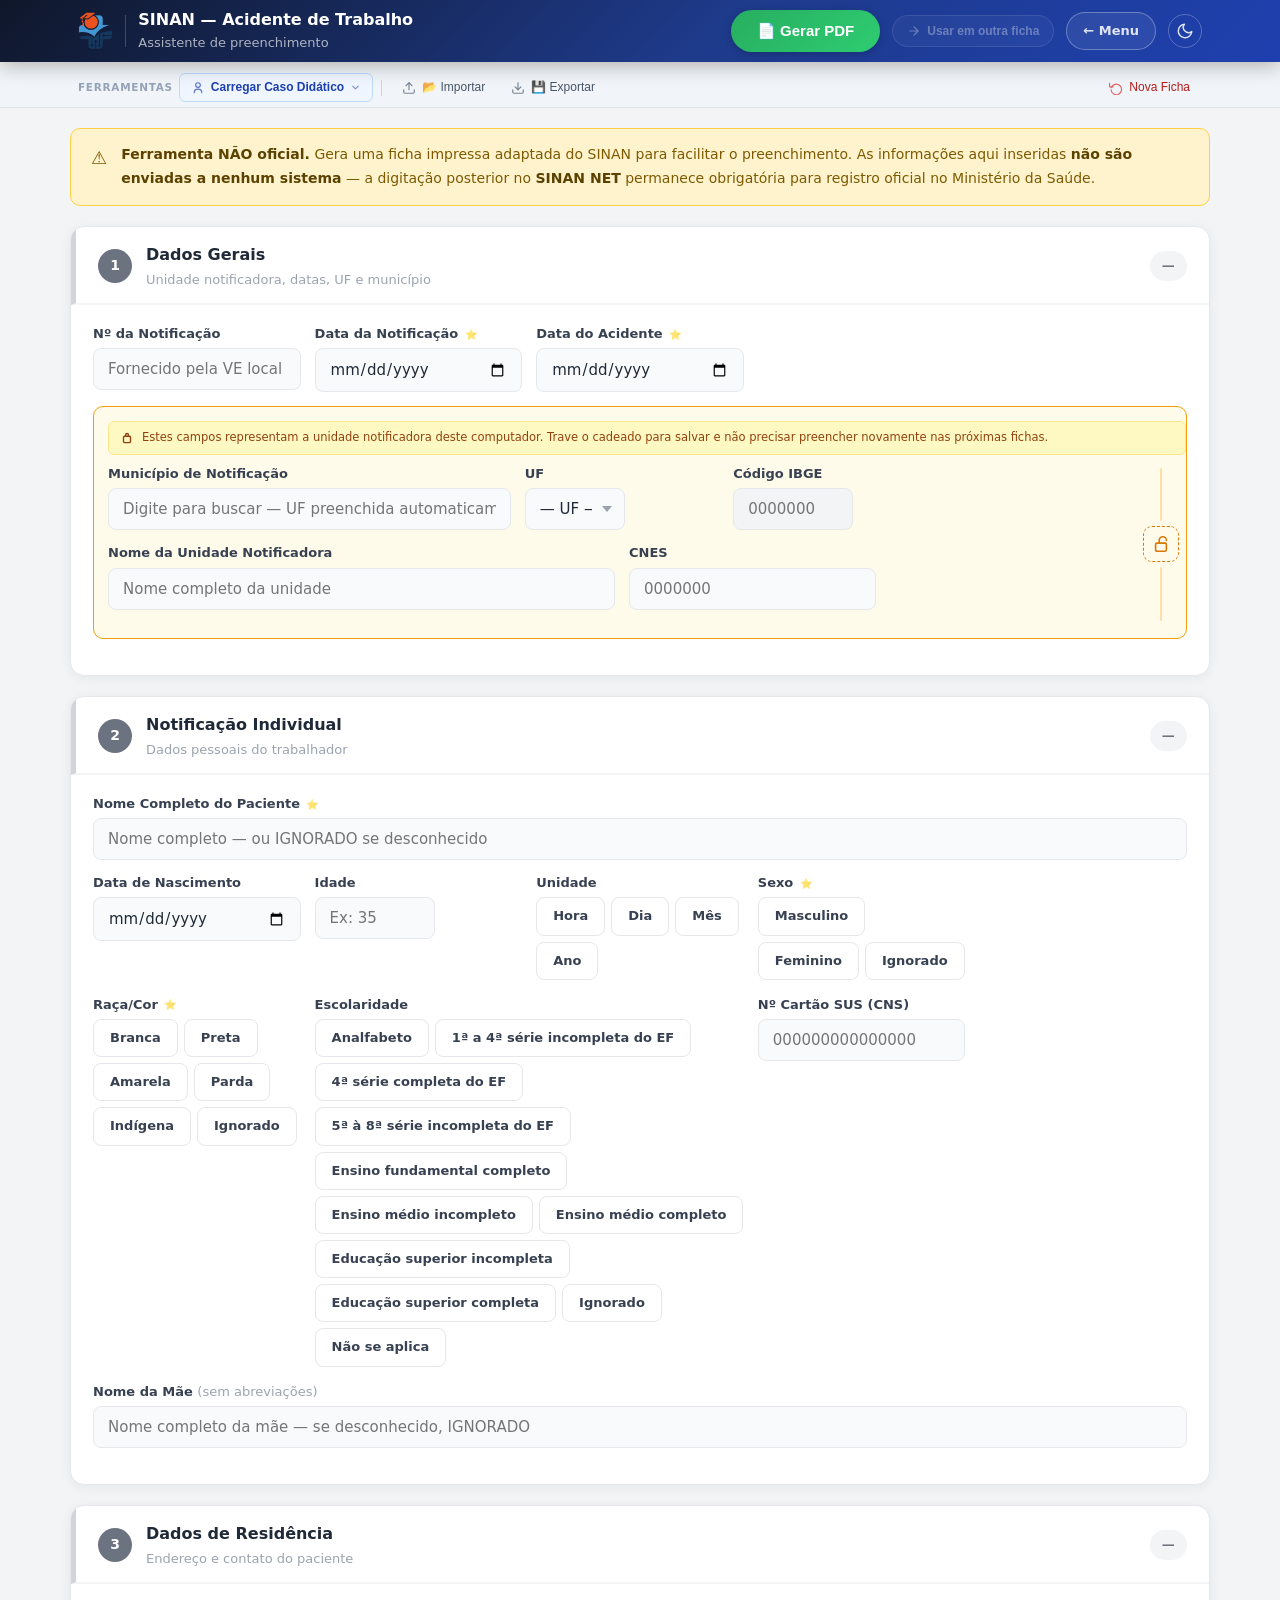
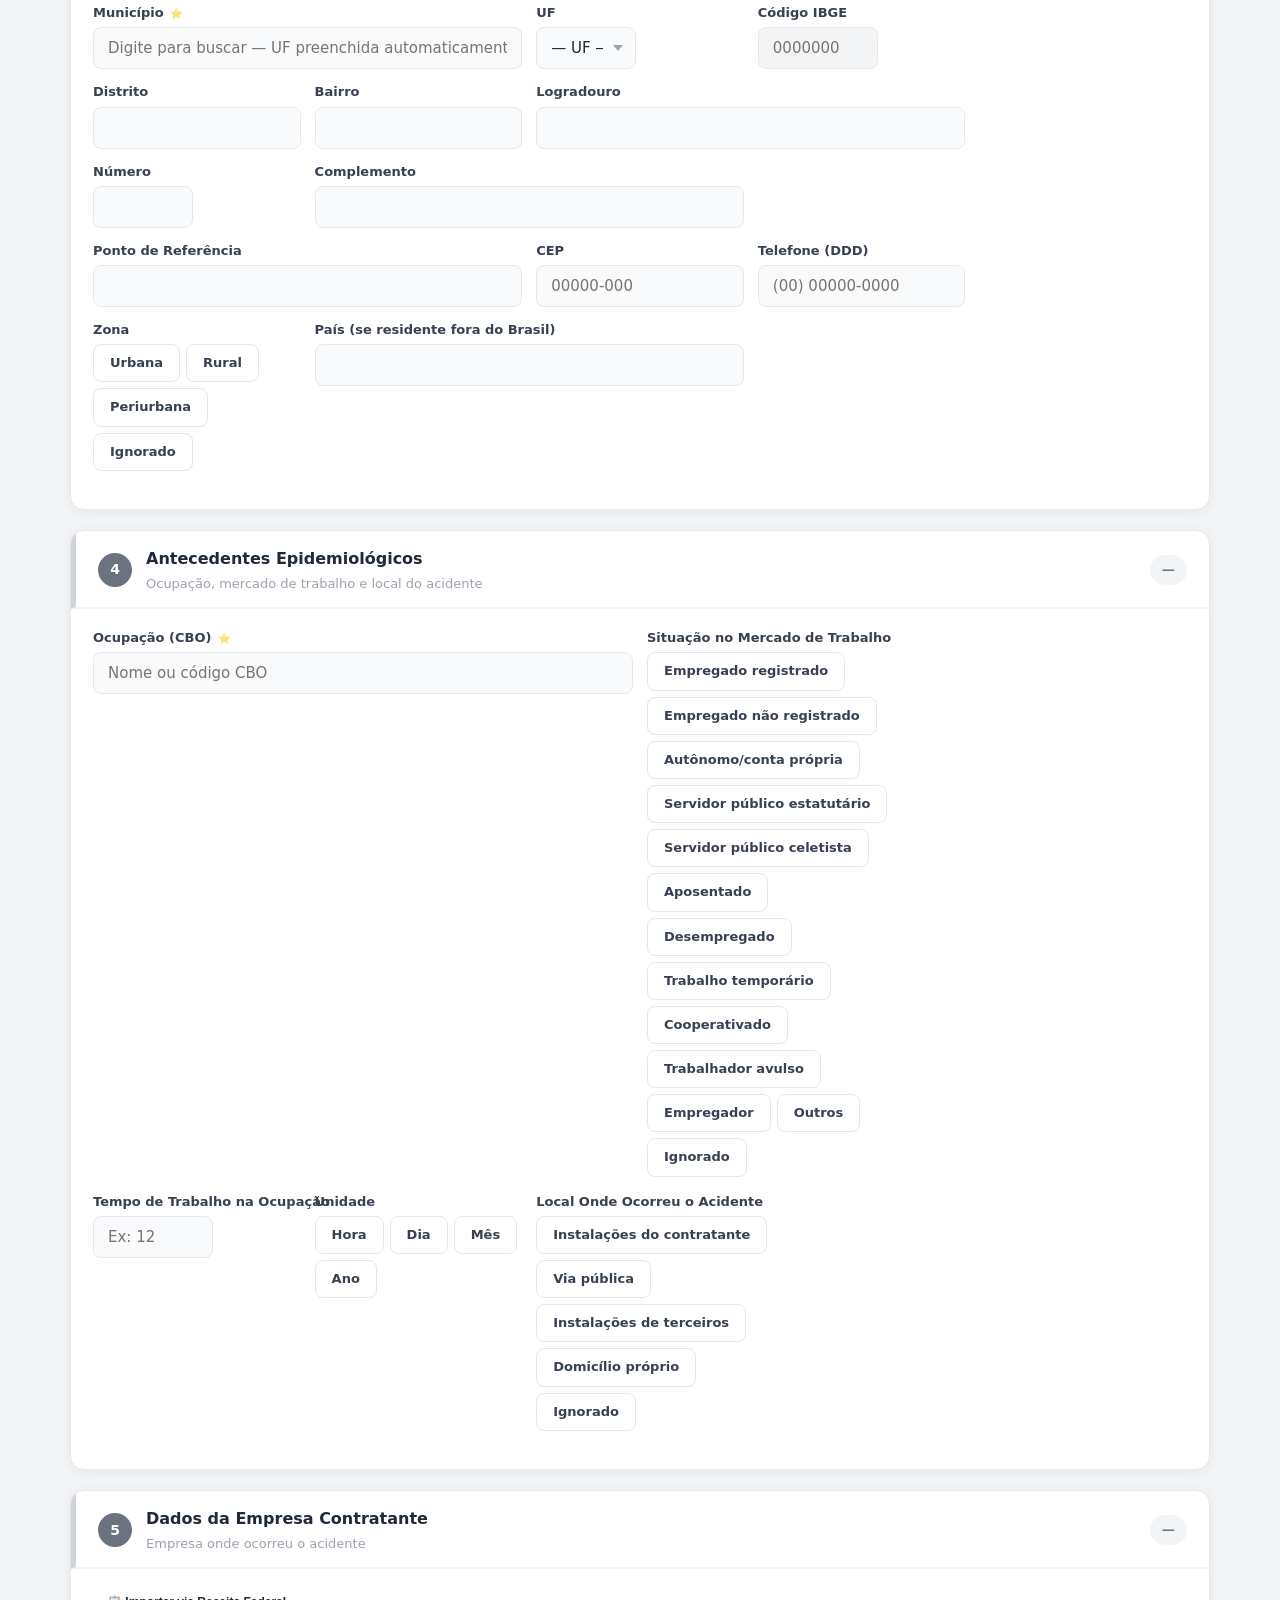
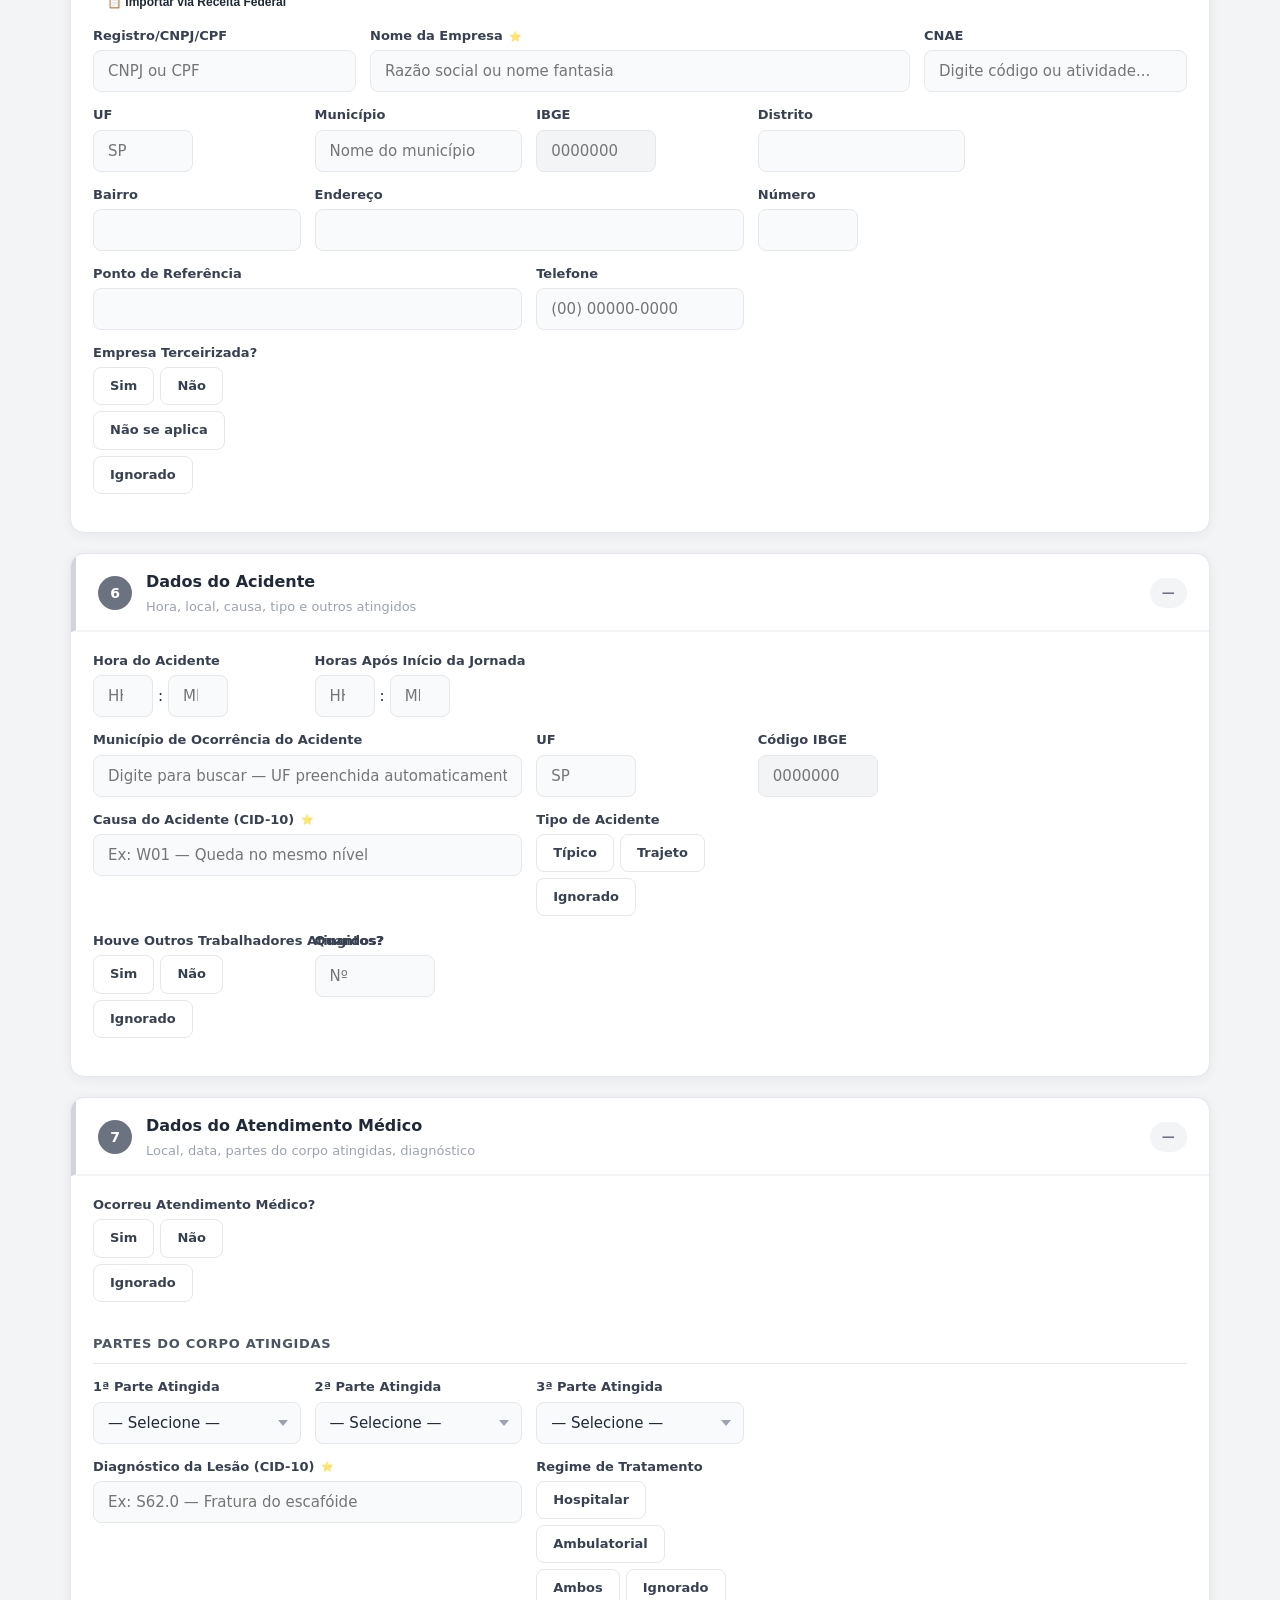
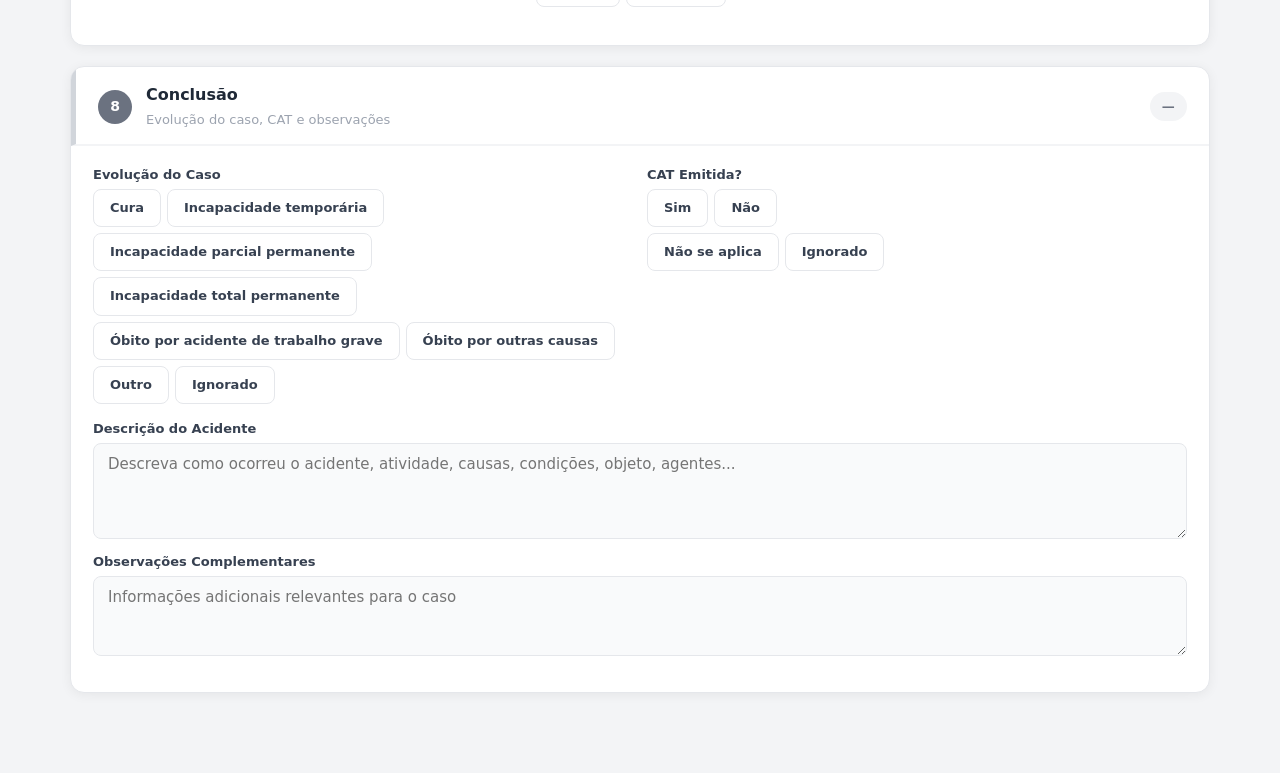
==== commit 00ee7214: "feat: habilitar assistente Pneumoconioses e atualizar index - Ativar card de Pneumoconioses na págin" ====
--- a/sinan_acidente.html
+++ b/sinan_acidente.html
@@ -12,493 +12,9 @@
   gtag('js', new Date());
   gtag('config', 'G-XBCCJ6GTG6');
 </script>
+<link rel="stylesheet" href="shared.css">
 <style>
-/*==============================================================
-  RESET
-==============================================================*/
-*{box-sizing:border-box;margin:0;padding:0}
-body{font-family:'Segoe UI',system-ui,-apple-system,sans-serif;background:#f3f4f6;color:#1f2937;min-height:100vh;font-size:15px;line-height:1.5}
-
-/*==============================================================
-  STICKY HEADER + PROGRESS GAMIFICATION
-==============================================================*/
-#hdr{position:sticky;top:0;z-index:300;background:linear-gradient(135deg,#0f172a 0%,#1e3a8a 55%,#1e40af 100%);box-shadow:0 4px 20px rgba(0,0,0,.28)}
-.hdr-row{display:flex;align-items:center;gap:12px;padding:10px 28px;max-width:1180px;margin:0 auto}
-.hdr-logo{height:38px;object-fit:contain}
-.hdr-vline{width:1px;height:32px;background:rgba(255,255,255,.2);flex-shrink:0}
-.hdr-title{flex:1;min-width:0;overflow:hidden}
-.hdr-title h1{color:#fff;font-size:16px;font-weight:700;line-height:1.3;overflow:hidden;text-overflow:ellipsis;white-space:nowrap}
-.hdr-title p{color:rgba(255,255,255,.65);font-size:13px;margin-top:2px;overflow:hidden;text-overflow:ellipsis;white-space:nowrap}
-
-/* PROGRESS DISPLAY */
-.hdr-progress{display:flex;align-items:center;gap:16px;flex-shrink:0}
-.prog-ring-wrap{position:relative;width:72px;height:72px;flex-shrink:0}
-.prog-ring-wrap svg{transform:rotate(-90deg)}
-.prog-ring-bg{fill:none;stroke:rgba(255,255,255,.15);stroke-width:5}
-.prog-ring-fill{fill:none;stroke:#2ecc71;stroke-width:5;stroke-linecap:round;stroke-dasharray:182;stroke-dashoffset:182;transition:stroke-dashoffset .5s ease,stroke .5s ease}
-.prog-center{position:absolute;inset:0;display:flex;flex-direction:column;align-items:center;justify-content:center}
-.prog-pct{font-size:16px;font-weight:900;color:#fff;line-height:1}
-.prog-meta{text-align:right}
-.prog-meta .prog-status{font-size:13px;font-weight:700;color:rgba(255,255,255,.95);line-height:1.3}
-.prog-meta .prog-count{font-size:12px;color:rgba(255,255,255,.65);margin-top:3px}
-/* GLOBAL PROGRESS BAR STRIP */
-#prog-bar-strip{height:6px;background:rgba(255,255,255,.1);overflow:hidden;transition:background .3s}
-#prog-bar-fill{height:100%;width:0%;background:#2ecc71;transition:width .5s ease,background .5s ease;border-radius:0 4px 4px 0}
-
-/* GERAR PDF BUTTON */
-.hdr-btn{background:linear-gradient(135deg,#27ae60,#2ecc71);color:#fff;border:none;padding:12px 26px;border-radius:30px;font-size:15px;font-weight:700;cursor:pointer;white-space:nowrap;transition:all .2s;box-shadow:0 2px 8px rgba(0,0,0,.2)}
-.hdr-btn:hover{transform:translateY(-1px);box-shadow:0 4px 14px rgba(0,0,0,.25)}
-.hdr-btn:disabled{background:#5a8870;box-shadow:none;cursor:not-allowed;transform:none}
-.hdr-back{display:flex;align-items:center;gap:6px;color:rgba(255,255,255,.85);font-size:13px;font-weight:600;text-decoration:none;padding:8px 16px;border-radius:30px;border:1.5px solid rgba(255,255,255,.3);background:rgba(255,255,255,.07);transition:all .2s;white-space:nowrap;flex-shrink:0}
-.hdr-back:hover{background:rgba(255,255,255,.15);color:#fff;border-color:rgba(255,255,255,.55);transform:translateX(-2px)}
-
-/* TOOLS BAR */
-#tools-bar{background:#f1f5f9;border-bottom:1px solid #dde3ec}
-.tools-inner{display:flex;align-items:center;justify-content:space-between;gap:8px;padding:5px 28px;max-width:1180px;margin:0 auto;flex-wrap:wrap}
-.tools-label{font-size:10.5px;font-weight:700;color:#94a3b8;text-transform:uppercase;letter-spacing:.7px;margin-right:4px;flex-shrink:0}
-.tb-group{display:flex;align-items:center;gap:2px}
-.tb-sep{width:1px;height:16px;background:#cbd5e1;margin:0 6px;flex-shrink:0}
-.tb-btn{background:transparent;color:#475569;border:1px solid transparent;padding:5px 11px;border-radius:6px;font-size:12px;font-weight:500;cursor:pointer;white-space:nowrap;transition:all .15s;line-height:1.4;display:flex;align-items:center;gap:6px}
-.tb-btn svg{flex-shrink:0;opacity:.7;transition:opacity .15s}
-.tb-btn:hover{background:#fff;color:#1e3a8a;border-color:#cbd5e1;box-shadow:0 1px 3px rgba(0,0,0,.08)}
-.tb-btn:hover svg{opacity:1}
-.tb-danger{color:#b91c1c}
-.tb-danger svg{color:#dc2626}
-.tb-danger:hover{background:#fff5f5;color:#991b1b;border-color:#fecaca;box-shadow:0 1px 3px rgba(220,38,38,.1)}
-.tb-dd{position:relative}
-.tb-menu{position:absolute;top:calc(100% + 6px);left:0;background:#fff;border:1.5px solid #e5e7eb;border-radius:12px;box-shadow:0 8px 28px rgba(0,0,0,.18);z-index:600;min-width:280px;overflow:hidden;display:none}
-.tb-menu.open{display:block}
-.tb-menu-hdr{padding:8px 16px 4px;font-size:10px;font-weight:800;color:#9ca3af;text-transform:uppercase;letter-spacing:.6px;background:#f9fafb;border-bottom:1px solid #f3f4f6}
-.tb-mi{padding:10px 16px;font-size:13px;color:#1f2937;cursor:pointer;border-bottom:1px solid #f3f4f6;line-height:1.4;transition:background .1s}
-.tb-mi:last-child{border-bottom:none}
-.tb-mi:hover{background:#eff6ff;color:#1e40af}
-.tb-mi-name{font-weight:700;display:block}
-.tb-mi-sub{font-size:11px;color:#6b7280;margin-top:1px}
-/* CONFIRM MODAL */
-#confirm-modal{display:none;position:fixed;inset:0;background:rgba(0,0,0,.5);z-index:9000;align-items:center;justify-content:center}
-#confirm-modal.show{display:flex}
-.cm-box{background:#fff;border-radius:16px;padding:32px;max-width:360px;width:92%;box-shadow:0 24px 64px rgba(0,0,0,.3);text-align:center}
-.cm-icon{width:48px;height:48px;background:#fee2e2;border-radius:12px;display:flex;align-items:center;justify-content:center;margin:0 auto 14px;color:#dc2626}
-.cm-box h3{font-size:17px;font-weight:800;color:#1f2937;margin-bottom:8px}
-.cm-box p{font-size:13px;color:#6b7280;line-height:1.6;margin-bottom:22px}
-.cm-actions{display:flex;gap:10px;justify-content:center}
-.cm-cancel{background:#f3f4f6;color:#374151;border:none;padding:10px 22px;border-radius:30px;font-size:14px;font-weight:600;cursor:pointer;transition:background .15s}
-.cm-cancel:hover{background:#e5e7eb}
-.cm-ok{background:linear-gradient(135deg,#dc2626,#ef4444);color:#fff;border:none;padding:10px 22px;border-radius:30px;font-size:14px;font-weight:600;cursor:pointer;transition:opacity .15s}
-.cm-ok:hover{opacity:.88}
-
-/*==============================================================
-  LAYOUT
-==============================================================*/
-.wrapper{max-width:1180px;margin:0 auto;padding:20px 20px 60px}
-
-/* DISCLAIMER */
-.banner-warn{background:#fff3cd;border:1px solid #ffd047;border-radius:10px;padding:14px 20px;margin-bottom:20px;display:flex;gap:14px;align-items:flex-start;font-size:14px;color:#7d5a00;line-height:1.7}
-.banner-warn strong{color:#5c4200}
-
-/* INTRO */
-.intro{background:#ffffff;border-radius:14px;border:1px solid #e5e7eb;padding:20px 24px;margin-bottom:24px;display:flex;gap:18px;align-items:flex-start;font-size:14px;color:#4b5563;line-height:1.7;box-shadow:0 2px 10px rgba(0,0,0,.05)}
-.intro h2{font-size:16px;font-weight:800;color:#1f2937;margin-bottom:8px}
-.intro a{color:#2563eb}
-
-/*==============================================================
-  SECTION CARDS
-==============================================================*/
-.sec{background:#ffffff;border-radius:14px;border:1px solid #e5e7eb;box-shadow:0 2px 12px rgba(0,0,0,.06);margin-bottom:20px;overflow:hidden}
-.sec-hdr{display:flex;align-items:center;gap:14px;padding:16px 22px 14px;border-bottom:2px solid #f3f4f6;border-left:5px solid #d1d5db;transition:border-color .4s}
-.sec.done .sec-hdr{border-left-color:#27ae60;background:linear-gradient(90deg,rgba(39,174,96,.04) 0%,transparent 60%)}
-.sec.partial .sec-hdr{border-left-color:#f39c12;background:linear-gradient(90deg,rgba(243,156,18,.04) 0%,transparent 60%)}
-.sec-num{width:34px;height:34px;border-radius:50%;display:flex;align-items:center;justify-content:center;font-size:14px;font-weight:800;color:#fff;flex-shrink:0;background:#6b7280;transition:background .4s}
-.sec.done .sec-num{background:#27ae60}
-.sec.partial .sec-num{background:#f39c12}
-.sec-info{flex:1}
-.sec-info h3{font-size:16px;font-weight:700;color:#1f2937}
-.sec-info p{font-size:13px;color:#9ca3af;margin-top:3px}
-.sec-badge{font-size:13px;font-weight:700;padding:5px 12px;border-radius:20px;letter-spacing:.3px;white-space:nowrap;transition:all .4s}
-.badge-empty{background:#f3f4f6;color:#6b7280}
-.badge-partial{background:#fef9e7;color:#c07000}
-.badge-done{background:#e8f5e9;color:#1e8449}
-
-.sec-body{padding:20px 22px 22px}
-
-/*==============================================================
-  FORM ELEMENTS
-==============================================================*/
-.row{display:grid;grid-template-columns:repeat(auto-fill,minmax(180px,1fr));gap:14px;margin-bottom:14px}
-.row.row-wide{grid-template-columns:repeat(auto-fill,minmax(240px,1fr))}
-.row.row-full{grid-template-columns:1fr}
-.col-2{grid-column:span 2}
-.col-3{grid-column:span 3}
-
-.fld{display:flex;flex-direction:column;gap:5px}
-.fld label{font-size:13px;font-weight:700;color:#374151;line-height:1.4;white-space:nowrap}
-.fld label .req{color:#c0392b;font-size:15px;line-height:1}
-.fld label .cn{font-size:11px;color:#9ca3af;font-weight:600;display:inline-flex;align-items:center;gap:3px;white-space:nowrap;vertical-align:middle}
-.fld label .cn .tip-wrap{margin-left:0;vertical-align:unset}
-.fld input,.fld select,.fld textarea{padding:11px 14px;border:1.5px solid #e5e7eb;border-radius:8px;font-size:15px;font-family:inherit;background:#f9fafb;color:#1f2937;outline:none;transition:border-color .15s,box-shadow .15s;width:100%}
-.fld input:focus,.fld select:focus,.fld textarea:focus{border-color:#2563eb;box-shadow:0 0 0 3px rgba(37,99,235,.1)}
-.fld input.filled{border-color:#27ae60}
-.fld input.error,.fld select.error{border-color:#e74c3c!important;box-shadow:0 0 0 3px rgba(231,76,60,.1)!important}
-.fld select{appearance:none;background-image:url("data:image/svg+xml,%3Csvg xmlns='http://www.w3.org/2000/svg' width='10' height='6'%3E%3Cpath d='M0 0l5 6 5-6z' fill='%239ca3af'/%3E%3C/svg%3E");background-repeat:no-repeat;background-position:right 12px center;padding-right:32px;cursor:pointer}
-.fld textarea{resize:vertical;min-height:80px}
-
-/* Sublabel dentro de seção */
-.sublabel{font-size:13px;font-weight:800;text-transform:uppercase;letter-spacing:.7px;color:#4b5563;padding:16px 0 10px;border-bottom:1px solid #e5e7eb;margin-bottom:14px;display:flex;align-items:center;gap:6px}
-.sublabel .req-mark{color:#c0392b;font-size:14px;font-weight:700}
-
-/* Botão copiar data */
-.btn-copy-date{padding:9px 14px;background:#eff6ff;border:1.5px solid #e5e7eb;border-radius:8px;font-size:12px;font-weight:700;color:#2563eb;cursor:pointer;white-space:nowrap;transition:background .15s,border-color .15s}
-.btn-copy-date:hover{background:#dbeafe;border-color:#93c5fd}
-
-/*==============================================================
-  PILLS (radio / checkbox)
-==============================================================*/
-.pills{display:flex;flex-wrap:wrap;gap:6px;margin-bottom:2px}
-.pill{display:inline-flex;align-items:center;gap:6px;padding:9px 16px;border-radius:8px;border:1.5px solid #e5e7eb;cursor:pointer;font-size:14px;font-weight:600;color:#374151;background:#ffffff;transition:all .15s;user-select:none}
-.pill:hover{border-color:#2563eb;background:#eff6ff}
-.pill input{position:absolute;opacity:0;pointer-events:none;width:0;height:0}
-.pill.checked{border-color:#2563eb;background:#eff6ff;color:#1e40af}
-.pill.checked-danger{border-color:#e74c3c;background:#fdf2f2;color:#c0392b}
-
-/*==============================================================
-  INFO / WARN / DANGER BOXES
-==============================================================*/
-.info{background:#eff6ff;border:1px solid #bfdbfe;border-radius:8px;padding:12px 16px;font-size:14px;color:#1e40af;line-height:1.7;margin-bottom:14px;display:flex;gap:12px}
-.info .ico{flex-shrink:0;font-size:18px;line-height:1.4}
-.warn{background:#fef9e7;border:1px solid #f9e79f;border-radius:8px;padding:12px 16px;font-size:14px;color:#7d6608;line-height:1.7;margin-bottom:14px;display:flex;gap:12px}
-.danger-alert{background:#fdf2f2;border:1.5px solid #f5b7b1;border-radius:8px;padding:14px 16px;font-size:14px;color:#922b21;line-height:1.7;margin-bottom:14px;display:none;gap:12px}
-.danger-alert .ico{flex-shrink:0;font-size:18px;line-height:1.3}
-
-/*==============================================================
-  TOAST
-==============================================================*/
-#toast{position:fixed;bottom:22px;left:50%;transform:translateX(-50%) translateY(10px);padding:12px 24px;border-radius:30px;font-size:13px;font-weight:700;opacity:0;transition:all .35s;z-index:800;pointer-events:none;white-space:nowrap;box-shadow:0 8px 28px rgba(0,0,0,.25);background:#1f2937;color:#fff}
-#toast.show{opacity:1;transform:translateX(-50%) translateY(0)}
-#toast.t-ok{background:#1e8449}
-#toast.t-warn{background:#c07000}
-#toast.t-err{background:#c0392b}
-#toast.t-mile{background:linear-gradient(135deg,#2563eb,#1e8449)}
-
-/*==============================================================
-  VALIDATION MODAL
-==============================================================*/
-.ov{display:none;position:fixed;inset:0;background:rgba(0,0,0,.5);z-index:900;align-items:center;justify-content:center}
-.ov.show{display:flex}
-.modal{background:#ffffff;border-radius:18px;padding:28px 32px;max-width:460px;width:94%;box-shadow:0 20px 60px rgba(0,0,0,.2)}
-.modal-ico{font-size:40px;text-align:center;margin-bottom:10px}
-.modal h2{font-size:17px;font-weight:800;color:#1f2937;margin-bottom:8px;text-align:center}
-.modal p{font-size:13px;color:#6b7280;line-height:1.6;text-align:center}
-.err-list{margin-top:14px;display:flex;flex-direction:column;gap:5px;max-height:280px;overflow-y:auto}
-.err-item{background:#fef3f2;border:1px solid #f5b7b1;border-radius:6px;padding:7px 12px;font-size:12px;color:#922b21}
-.modal-actions{display:flex;justify-content:center;gap:10px;margin-top:22px}
-.mbtn{padding:10px 28px;border-radius:30px;font-size:13px;font-weight:700;cursor:pointer;border:none}
-.mbtn-p{background:linear-gradient(135deg,#2563eb,#1e8449);color:#fff}
-.mbtn-s{background:#f3f4f6;color:#6b7280}
-
-/*==============================================================
-  AUTOCOMPLETE (municipio / CID10)
-==============================================================*/
-.ac-wrap{position:relative}
-.ac-drop{position:absolute;top:100%;left:0;right:0;z-index:500;background:#ffffff;border:1.5px solid #2563eb;border-top:none;border-radius:0 0 8px 8px;box-shadow:0 6px 20px rgba(0,0,0,.15);max-height:220px;overflow-y:auto;display:none}
-.ac-drop.show{display:block}
-.ac-item{padding:10px 14px;font-size:14px;cursor:pointer;border-bottom:1px solid #f3f4f6;line-height:1.5;overflow:hidden;text-overflow:ellipsis}
-.ac-item.ac-synonym{background:#fef9e7;border-left:3px solid #f39c12}
-.ac-item:last-child{border-bottom:none}
-.ac-item:hover,.ac-item.focused{background:#eff6ff}
-.ac-item b{color:#2563eb}
-.fld input[readonly]{background:#f3f4f6;color:#6b7280;cursor:default}
-
-/* ⭐ CAMPO ESSENCIAL — discreto */
-.req-star{color:#d97706;font-size:10px;line-height:1;vertical-align:middle;margin-left:2px;opacity:.7;cursor:help;position:relative}
-.sublabel .req-star{font-size:10px;margin-left:3px}
-.req-star::after{content:'Campo essencial';position:absolute;bottom:calc(100% + 6px);left:50%;transform:translateX(-50%);background:#1e293b;color:#cbd5e1;font-size:11px;font-weight:600;padding:4px 10px;border-radius:6px;white-space:nowrap;opacity:0;pointer-events:none;transition:opacity .2s;z-index:9999;box-shadow:0 3px 12px rgba(0,0,0,.3)}
-.req-star:hover::after,.req-star:focus::after{opacity:1}
-.fld label .req{display:none!important}
-.sublabel .req-mark{display:none!important}
-
-/* NÍVEL DE PROGRESSO */
-.prog-level{font-size:11px;font-weight:800;padding:3px 10px;border-radius:12px;background:rgba(255,255,255,.13);color:rgba(255,255,255,.85);white-space:nowrap;transition:all .5s;letter-spacing:.3px;margin-top:4px;display:inline-block}
-
-/*==============================================================
-  PARTES ATINGIDAS — seletor visual
-==============================================================*/
-.parte-grupo{margin-bottom:12px;border:1px solid #e5e7eb;border-radius:8px;overflow:hidden;background:#fff}
-.parte-grupo-titulo{font-size:12px;font-weight:800;color:#1e40af;background:#eff6ff;padding:7px 12px;border-bottom:1px solid #e5e7eb;letter-spacing:.3px;text-transform:uppercase}
-.parte-grid{display:grid;grid-template-columns:repeat(auto-fill,minmax(200px,1fr));gap:4px;padding:8px 10px}
-.parte-pill{display:inline-flex;align-items:center;gap:6px;padding:8px 12px;border-radius:6px;border:1.5px solid transparent;cursor:pointer;font-size:13px;font-weight:500;color:#374151;background:#f9fafb;transition:all .15s;user-select:none}
-.parte-pill:hover{border-color:#2563eb;background:#eff6ff}
-.parte-pill input{position:absolute;opacity:0;pointer-events:none;width:0;height:0}
-.parte-pill.checked{border-color:#2563eb;background:#dbeafe;color:#1e40af;font-weight:600}
-.parte-pill.disabled{opacity:.4;pointer-events:none;cursor:not-allowed}
-.parte-pill.disabled:hover{border-color:transparent;background:#f9fafb}
-.parte-display{background:#f3f4f6;color:#6b7280}
-
-/* TOOLTIP DE PROPÓSITO (ícone i) */
-.tip-wrap{position:relative;display:inline-flex;align-items:center;margin-left:4px;vertical-align:middle}
-.tip-btn{width:18px;height:18px;border-radius:50%;background:#0056b3;border:none;font-size:11px;font-weight:800;color:#fff;cursor:pointer;padding:0;display:inline-flex;align-items:center;justify-content:center;line-height:1;flex-shrink:0;transition:background .15s,box-shadow .15s;font-style:italic}
-.tip-btn:hover,.tip-btn.open{background:#003d82;box-shadow:0 0 0 3px rgba(0,86,179,.22)}
-
-.tip-pop{
-  display:none;
-  position:fixed;
-  background:#1e293b;color:#cbd5e1;
-  font-size:12px;font-weight:400;line-height:1.6;
-  padding:12px 14px;border-radius:10px;
-  box-shadow:0 6px 28px rgba(0,0,0,.45);
-  z-index:9999;text-align:left;
-  pointer-events:none;font-style:normal;
-  white-space:normal;
-  --tip-arrow-left:50%
-}
-.tip-pop::after{
-  content:'';position:absolute;
-  top:100%;
-  left:var(--tip-arrow-left);
-  transform:translateX(-50%);
-  border:7px solid transparent;
-  border-top-color:#1e293b
-}
-.tip-pop[data-arrow-below="0"]::after{
-  top:auto;bottom:100%;
-  border-top-color:transparent;
-  border-bottom-color:#1e293b
-}
-.tip-pop b{color:#93c5fd;font-weight:700;font-size:11px;text-transform:uppercase;letter-spacing:.4px}
-.tip-r{display:block}
-.tip-r+.tip-r{margin-top:8px;padding-top:8px;border-top:1px solid rgba(255,255,255,.1)}
-
-/* ANIMAÇÃO 80% */
-@keyframes celebrate80{0%{transform:scale(1)}25%{transform:scale(1.18)}60%{transform:scale(.93)}100%{transform:scale(1)}}
-.prog-ring-wrap.celebrate{animation:celebrate80 .55s ease}
-
-/*==============================================================
-  MOBILE BOTTOM BAR
-==============================================================*/
-#mob-bottom{display:none}
-
-/* BOTTOM SHEET MOBILE */
-#pac-mob-sheet{display:none;position:fixed;inset:0;z-index:2000}
-#pac-mob-backdrop{position:absolute;inset:0;background:rgba(0,0,0,.45)}
-#pac-mob-panel{position:absolute;bottom:0;left:0;right:0;background:#fff;border-radius:18px 18px 0 0;max-height:65vh;overflow-y:auto;box-shadow:0 -6px 32px rgba(0,0,0,.22);-webkit-overflow-scrolling:touch}
-#pac-mob-panel .tb-menu-hdr{padding:14px 18px 6px;font-size:11px;font-weight:800;color:#94a3b8;text-transform:uppercase;letter-spacing:.7px;background:#f9fafb;border-bottom:1px solid #f3f4f6;position:sticky;top:0;z-index:1}
-#pac-mob-panel .tb-mi{padding:13px 18px;font-size:14px;color:#1f2937;cursor:pointer;border-bottom:1px solid #f3f4f6;line-height:1.4;transition:background .1s}
-#pac-mob-panel .tb-mi:last-child{border-bottom:none}
-#pac-mob-panel .tb-mi:hover{background:#eff6ff;color:#1e40af}
-#pac-mob-panel .tb-mi-name{font-weight:700;display:block}
-#pac-mob-panel .tb-mi-sub{font-size:12px;color:#6b7280;margin-top:2px}
-#pac-mob-sheet.show{display:block}
-
-/*==============================================================
-  MOBILE RESPONSIVE
-==============================================================*/
-@media(max-width:768px){
-  .hdr-row{padding:8px 14px;gap:8px;flex-wrap:nowrap}
-  .hdr-logo{height:26px}
-  .hdr-vline{display:none}
-  .hdr-title h1{font-size:12px;font-weight:700;white-space:nowrap;overflow:hidden;text-overflow:ellipsis;max-width:130px}
-  .hdr-title p{display:none}
-  .hdr-progress{gap:8px}
-  .prog-ring-wrap{width:42px;height:42px}
-  .prog-ring-wrap svg{width:42px;height:42px}
-  .prog-pct{font-size:11px;font-weight:800}
-  .prog-meta{display:none}
-  .hdr-btn{display:none}
-  .hdr-back{display:none}
-  .tools-inner{padding:5px 10px;gap:3px;flex-wrap:nowrap;overflow-x:auto;-webkit-overflow-scrolling:touch;scrollbar-width:none}
-  .tools-inner::-webkit-scrollbar{display:none}
-  .tools-label{display:none}
-  .tb-sep{display:none}
-  .tb-group{gap:3px}
-  .tb-btn{padding:7px 10px;font-size:12px;min-height:36px;white-space:nowrap}
-  .tb-menu{display:none!important}
-  .wrapper{padding:12px 12px 76px}
-  .sec{border-radius:10px;margin-bottom:10px}
-  .sec-hdr{padding:12px 14px;gap:10px}
-  .sec-body{padding:14px 12px 16px}
-  .sec-num{width:28px;height:28px;font-size:12px}
-  .sec-info h3{font-size:14px}
-  .sec-info p{font-size:11px}
-  .sec-badge{font-size:11px;padding:3px 8px}
-  .row{grid-template-columns:1fr!important;gap:10px;margin-bottom:10px}
-  .row.row-wide{grid-template-columns:1fr!important}
-  .col-2,.col-3{grid-column:span 1!important}
-  .fld input,.fld select,.fld textarea{font-size:16px!important;padding:11px 13px;min-height:46px}
-  .fld label{font-size:12px}
-  .fld label .cn{font-size:10px}
-  .sublabel{font-size:11px;padding:10px 0 7px;letter-spacing:.4px}
-  .pills{gap:7px}
-  .pill{padding:10px 14px;font-size:14px;min-height:44px;border-radius:8px}
-
-  /* Partes Atingidas — mobile */
-  .parte-grid{grid-template-columns:1fr!important;gap:3px!important;padding:6px 8px!important}
-  .parte-pill{padding:10px 12px;font-size:13px;min-height:44px}
-  .parte-grupo-titulo{font-size:11px;padding:6px 10px}
-  .parte-selecionada-row .fld input{min-height:40px!important;font-size:14px!important}
-
-  .info,.warn,.danger-alert{font-size:13px;padding:10px 12px}
-  .banner-warn{font-size:13px;padding:12px 14px}
-  .intro{flex-direction:column;padding:14px 14px;font-size:13px}
-  .intro h2{font-size:14px}
-  .modal{padding:20px 18px;border-radius:14px}
-  .cm-box{padding:22px 18px}
-  .cm-actions{flex-direction:column;gap:8px}
-  .cm-cancel,.cm-ok{width:100%;padding:13px}
-  .ac-drop{max-height:180px}
-  .ac-item{padding:12px 14px;font-size:14px;min-height:44px;display:flex;align-items:center}
-  #toast{font-size:12px;padding:10px 16px;max-width:88vw;white-space:normal;text-align:center;bottom:70px}
-  #mob-bottom{display:flex!important;position:fixed;bottom:0;left:0;right:0;z-index:400;height:58px;background:#fff;border-top:1px solid #e2e8f0;box-shadow:0 -4px 20px rgba(0,0,0,.1);align-items:center;justify-content:space-between;padding:0 12px;gap:8px}
-  #mob-back-btn{display:flex;align-items:center;gap:5px;color:#475569;font-size:12px;font-weight:600;text-decoration:none;padding:8px 11px;border-radius:7px;border:1px solid #e2e8f0;background:#f8fafc;white-space:nowrap;flex-shrink:0}
-  #mob-prog-wrap{flex:1;display:flex;flex-direction:column;align-items:center;justify-content:center;gap:1px}
-  #mob-prog-pct{font-size:15px;font-weight:800;color:#1f2937;line-height:1}
-  #mob-prog-label{font-size:10px;color:#94a3b8;font-weight:600;text-transform:uppercase;letter-spacing:.5px}
-  #mob-pdf-btn{display:flex;align-items:center;gap:6px;background:linear-gradient(135deg,#27ae60,#2ecc71);color:#fff;border:none;padding:10px 15px;border-radius:8px;font-size:13px;font-weight:700;cursor:pointer;white-space:nowrap;flex-shrink:0;box-shadow:0 2px 8px rgba(39,174,96,.35)}
-  #mob-pdf-btn:disabled{background:#8fb8a0;box-shadow:none;cursor:not-allowed}
-}
-
-/*==============================================================
-  DARK MODE TOGGLE
-==============================================================*/
-.dm-toggle{background:none;border:1.5px solid rgba(255,255,255,.25);color:rgba(255,255,255,.85);width:34px;height:34px;border-radius:50%;cursor:pointer;display:flex;align-items:center;justify-content:center;flex-shrink:0;transition:background .2s,border-color .2s;padding:0}
-.dm-toggle:hover{background:rgba(255,255,255,.12);border-color:rgba(255,255,255,.45)}
-.dm-toggle svg{width:18px;height:18px}
-.dm-toggle .ico-sun{display:none}
-.dm-toggle .ico-moon{display:block}
-
-/*==============================================================
-  DARK MODE — [data-theme="dark"]
-==============================================================*/
-[data-theme="dark"]{
-  --bg:       #0f1117;
-  --bg-card:  #1a1d27;
-  --bg-card2: #222633;
-  --bg-input: #1e2130;
-  --border:   #2d3348;
-  --text:     #e2e4eb;
-  --text2:    #9ea3b5;
-  --text3:    #6b7190;
-  --accent:   #3b82f6;
-  --accent-bg:rgba(59,130,246,.12);
-  --green:    #22c55e;
-  --red:      #ef4444;
-  --yellow:   #eab308;
-  --warn-bg:  #2a2518;
-  --warn-border:#5c4a1e;
-  --warn-text:#d4a017;
-  --danger-bg:#2d1a1a;
-  --danger-border:#6b2a2a;
-  --danger-text:#f87171;
-}
-[data-theme="dark"] .dm-toggle .ico-sun{display:block}
-[data-theme="dark"] .dm-toggle .ico-moon{display:none}
-[data-theme="dark"] body{background:var(--bg);color:var(--text)}
-[data-theme="dark"] #hdr{box-shadow:0 4px 20px rgba(0,0,0,.5)}
-[data-theme="dark"] #prog-bar-strip{background:rgba(255,255,255,.06)}
-[data-theme="dark"] #tools-bar{background:var(--bg-card);border-bottom-color:var(--border)}
-[data-theme="dark"] .tools-label{color:var(--text3)}
-[data-theme="dark"] .tb-sep{background:var(--border)}
-[data-theme="dark"] .tb-btn{color:var(--text2)}
-[data-theme="dark"] .tb-btn:hover{background:var(--bg-card2);color:var(--accent);border-color:var(--border)}
-[data-theme="dark"] #btn-pac-menu{background:var(--accent-bg)!important;border-color:rgba(59,130,246,.3)!important;color:#93c5fd!important}
-[data-theme="dark"] .tb-danger{color:#f87171}
-[data-theme="dark"] .tb-danger:hover{background:var(--danger-bg);color:#fca5a5;border-color:var(--danger-border)}
-[data-theme="dark"] .sec{background:var(--bg-card);border-color:var(--border);box-shadow:0 2px 12px rgba(0,0,0,.2)}
-[data-theme="dark"] .sec-hdr{border-bottom-color:var(--border);border-left-color:var(--text3)}
-[data-theme="dark"] .sec.done .sec-hdr{border-left-color:var(--green);background:linear-gradient(90deg,rgba(34,197,94,.06) 0%,transparent 60%)}
-[data-theme="dark"] .sec.partial .sec-hdr{border-left-color:var(--yellow);background:linear-gradient(90deg,rgba(234,179,8,.06) 0%,transparent 60%)}
-[data-theme="dark"] .sec-info h3{color:var(--text)}
-[data-theme="dark"] .sec-info p{color:var(--text3)}
-[data-theme="dark"] .badge-empty{background:var(--bg-card2);color:var(--text3)}
-[data-theme="dark"] .badge-partial{background:#2a2518;color:#eab308}
-[data-theme="dark"] .badge-done{background:#162816;color:#4ade80}
-[data-theme="dark"] .fld label{color:var(--text2)}
-[data-theme="dark"] .fld label .cn{color:var(--text3)}
-[data-theme="dark"] .fld input,[data-theme="dark"] .fld select,[data-theme="dark"] .fld textarea{background-color:var(--bg-input);border-color:var(--border);color:var(--text)}
-[data-theme="dark"] .fld input:focus,[data-theme="dark"] .fld select:focus,[data-theme="dark"] .fld textarea:focus{border-color:var(--accent);box-shadow:0 0 0 3px rgba(59,130,246,.15)}
-[data-theme="dark"] .fld input.filled{border-color:var(--green)}
-[data-theme="dark"] .fld input[readonly]{background-color:var(--bg-card2);color:var(--text3)}
-[data-theme="dark"] .fld select{background-image:url("data:image/svg+xml,%3Csvg xmlns='http://www.w3.org/2000/svg' width='10' height='6'%3E%3Cpath d='M0 0l5 6 5-6z' fill='%236b7190'/%3E%3C/svg%3E")}
-[data-theme="dark"] .sublabel{color:var(--text2);border-bottom-color:var(--border)}
-[data-theme="dark"] .btn-copy-date{background:var(--accent-bg);border-color:rgba(59,130,246,.3);color:#60a5fa}
-[data-theme="dark"] .btn-copy-date:hover{background:rgba(59,130,246,.2);border-color:rgba(59,130,246,.5)}
-[data-theme="dark"] .pill{background:var(--bg-card2);border-color:var(--border);color:var(--text2)}
-[data-theme="dark"] .pill:hover{border-color:var(--accent);background:var(--accent-bg)}
-[data-theme="dark"] .pill.checked{border-color:var(--accent);background:var(--accent-bg);color:#93c5fd}
-[data-theme="dark"] .pill.checked-danger{border-color:#dc2626;background:var(--danger-bg);color:#fca5a5}
-[data-theme="dark"] .info{background:var(--accent-bg);border-color:rgba(59,130,246,.25);color:#93c5fd}
-[data-theme="dark"] .warn{background:var(--warn-bg);border-color:var(--warn-border);color:var(--warn-text)}
-[data-theme="dark"] .banner-warn{background:var(--warn-bg);border-color:var(--warn-border);color:var(--warn-text)}
-[data-theme="dark"] .banner-warn strong{color:#eab308}
-[data-theme="dark"] .danger-alert{background:var(--danger-bg);border-color:var(--danger-border);color:var(--danger-text)}
-[data-theme="dark"] .intro{background:var(--bg-card);border-color:var(--border);color:var(--text2)}
-[data-theme="dark"] .intro h2{color:var(--text)}
-[data-theme="dark"] .intro a{color:#60a5fa}
-[data-theme="dark"] .ac-drop{background:var(--bg-card);border-color:var(--accent)}
-[data-theme="dark"] .ac-item{color:var(--text);border-bottom-color:var(--border)}
-[data-theme="dark"] .ac-item:hover,[data-theme="dark"] .ac-item.focused{background:var(--accent-bg)}
-[data-theme="dark"] .ac-item.ac-synonym{background:#2a2518;border-left-color:#eab308}
-[data-theme="dark"] .ac-item b{color:#60a5fa}
-[data-theme="dark"] .tip-btn{background:#1e40af;color:#fff}
-[data-theme="dark"] .tip-btn:hover,[data-theme="dark"] .tip-btn.open{background:#1d4ed8;box-shadow:0 0 0 3px rgba(59,130,246,.28)}
-[data-theme="dark"] .modal{background:var(--bg-card);box-shadow:0 20px 60px rgba(0,0,0,.5)}
-[data-theme="dark"] .modal h2{color:var(--text)}
-[data-theme="dark"] .modal p{color:var(--text2)}
-
-/* Dark mode — Partes Atingidas */
-[data-theme="dark"] .parte-grupo{background:var(--bg-card);border-color:var(--border)}
-[data-theme="dark"] .parte-grupo-titulo{background:var(--bg-card2);color:#60a5fa;border-bottom-color:var(--border)}
-[data-theme="dark"] .parte-pill{background:var(--bg-card2);color:var(--text2);border-color:var(--border)}
-[data-theme="dark"] .parte-pill:hover{border-color:#3b82f6;background:rgba(59,130,246,.1)}
-[data-theme="dark"] .parte-pill.checked{border-color:#3b82f6;background:rgba(59,130,246,.15);color:#60a5fa}
-[data-theme="dark"] .parte-pill.disabled{opacity:.3}
-[data-theme="dark"] .parte-pill.disabled:hover{border-color:var(--border);background:var(--bg-card2)}
-[data-theme="dark"] .parte-display{background:var(--bg-card2);color:var(--text3)}
-[data-theme="dark"] .err-item{background:var(--danger-bg);border-color:var(--danger-border);color:var(--danger-text)}
-[data-theme="dark"] .mbtn-s{background:var(--bg-card2);color:var(--text2)}
-[data-theme="dark"] .ov{background:rgba(0,0,0,.7)}
-[data-theme="dark"] .cm-box{background:var(--bg-card)}
-[data-theme="dark"] .cm-box h3{color:var(--text)}
-[data-theme="dark"] .cm-box p{color:var(--text2)}
-[data-theme="dark"] .cm-icon{background:var(--danger-bg)}
-[data-theme="dark"] .cm-cancel{background:var(--bg-card2);color:var(--text2)}
-[data-theme="dark"] #toast{background:#2d3348;box-shadow:0 8px 28px rgba(0,0,0,.4)}
-[data-theme="dark"] #pac-mob-panel{background:var(--bg-card)}
-[data-theme="dark"] #pac-mob-panel .tb-menu-hdr{background:var(--bg-card2);color:var(--text3);border-bottom-color:var(--border)}
-[data-theme="dark"] #pac-mob-panel .tb-mi{color:var(--text);border-bottom-color:var(--border)}
-[data-theme="dark"] #pac-mob-panel .tb-mi:hover{background:var(--accent-bg);color:#93c5fd}
-[data-theme="dark"] #pac-mob-panel .tb-mi-sub{color:var(--text3)}
-[data-theme="dark"] .tb-menu{background:var(--bg-card);border-color:var(--border);box-shadow:0 8px 28px rgba(0,0,0,.4)}
-[data-theme="dark"] .tb-menu-hdr{background:var(--bg-card2);color:var(--text3);border-bottom-color:var(--border)}
-[data-theme="dark"] .tb-mi{color:var(--text);border-bottom-color:var(--border)}
-[data-theme="dark"] .tb-mi:hover{background:var(--accent-bg);color:#93c5fd}
-[data-theme="dark"] .tb-mi-sub{color:var(--text3)}
-[data-theme="dark"] #mob-bottom{background:var(--bg-card);border-top-color:var(--border);box-shadow:0 -4px 20px rgba(0,0,0,.3)}
-[data-theme="dark"] #mob-back-btn{color:var(--text2);border-color:var(--border);background:var(--bg-card2)}
-[data-theme="dark"] #mob-prog-pct{color:var(--text)}
-[data-theme="dark"] #mob-prog-label{color:var(--text3)}
-[data-theme="dark"] .req-star::after{background:#334155;color:#e2e4eb}
-
-/* TRANSFER BUTTON */
-.hdr-btn-transfer{background:rgba(255,255,255,.1);color:rgba(255,255,255,.9);border:1.5px solid rgba(255,255,255,.28);padding:8px 14px;border-radius:30px;font-size:12px;font-weight:600;cursor:pointer;white-space:nowrap;transition:all .2s;display:flex;align-items:center;gap:6px;flex-shrink:0}
-.hdr-btn-transfer:not(.btn-disabled):hover{background:rgba(255,255,255,.2);border-color:rgba(255,255,255,.5);transform:translateY(-1px)}
-.hdr-btn-transfer.btn-disabled{opacity:.38;cursor:not-allowed}
-@media(max-width:768px){.hdr-btn-transfer{display:none}}
-/* Oculta metadados do anel em telas médias para liberar espaço ao título */
-@media(max-width:1200px){.prog-meta{display:none}}
-
-/* TRANSFER FICHA OPTIONS */
-.transfer-ficha-opt{display:flex;align-items:center;gap:14px;padding:14px 16px;border-radius:10px;border:2px solid #e5e7eb;cursor:pointer;transition:all .15s;user-select:none}
-.transfer-ficha-opt:hover{border-color:#93c5fd;background:#f0f9ff}
-.transfer-ficha-opt.selected{border-color:#2563eb;background:#eff6ff}
-.transfer-ficha-dot{width:12px;height:12px;border-radius:50%;flex-shrink:0}
-.transfer-ficha-name{font-size:14px;font-weight:700;color:#1f2937;display:block}
-.transfer-ficha-sub{font-size:12px;color:#6b7280}
-[data-theme="dark"] .transfer-ficha-opt{border-color:var(--border);background:transparent}
-[data-theme="dark"] .transfer-ficha-opt:hover{border-color:#3b82f6;background:var(--accent-bg)}
-[data-theme="dark"] .transfer-ficha-opt.selected{border-color:#3b82f6;background:var(--accent-bg)}
-[data-theme="dark"] .transfer-ficha-name{color:var(--text)}
-[data-theme="dark"] .transfer-ficha-sub{color:var(--text3)}
-
-/* RECEITA FEDERAL PANEL */
+/* Estilos exclusivos da ficha de Acidente de Trabalho */
 .rf-toggle-btn{background:transparent;border:1.5px dashed var(--border);color:var(--text2);padding:6px 14px;border-radius:8px;font-size:12px;font-weight:600;cursor:pointer;display:flex;align-items:center;gap:6px;transition:all .2s;white-space:nowrap;margin-bottom:12px}
 .rf-toggle-btn:hover,.rf-toggle-btn.active{border-color:#2563eb;color:#2563eb;background:rgba(37,99,235,.06);border-style:solid}
 .rf-panel{background:var(--bg-hover);border:1px solid var(--border);border-radius:10px;padding:14px 16px;margin-bottom:16px;display:none}
@@ -510,52 +26,12 @@
 .rf-cnae-warn{background:#fffbeb;border:1px solid #fbbf24;border-radius:8px;padding:9px 12px;margin-bottom:8px;font-size:12px;color:#92400e;line-height:1.5}
 [data-theme="dark"] .rf-cnae-warn{background:rgba(251,191,36,.08);border-color:rgba(251,191,36,.35);color:#fcd34d}
 .rf-cnae-warn strong{font-weight:700}
-.rf-cnae-warn em{font-style:italic;opacity:.85}
 .rf-cnae-sugs{display:flex;flex-direction:column;gap:5px;margin-top:8px}
 .rf-cnae-sug-item{background:var(--bg-card);border:1.5px solid var(--border);border-radius:7px;padding:7px 11px;cursor:pointer;display:flex;align-items:baseline;gap:10px;transition:border-color .15s}
 .rf-cnae-sug-item:hover{border-color:#2563eb}
 .rf-cnae-sug-code{font-size:12px;font-weight:700;color:#2563eb;white-space:nowrap;flex-shrink:0}
 .rf-cnae-sug-name{font-size:11px;color:var(--text);line-height:1.3}
 .rf-instr a{color:#2563eb;text-decoration:underline}
-
-/* === UNIDADE NOTIFICADORA - CADEADO PERSISTENTE ========================= */
-.lock-grp{border:1.5px solid #f59e0b;border-radius:10px;padding:14px 0 14px 14px;margin:0 0 14px;background:#fffbeb;transition:border-color .3s,background .3s}
-.lock-grp.locked{border-color:#22c55e;background:#f0fdf4}
-.lock-inner{display:flex;align-items:stretch;gap:0}
-.lock-fields{flex:1;min-width:0}
-.lock-rail{display:flex;flex-direction:column;align-items:center;width:50px;flex-shrink:0;padding:3px 0}
-.lock-seg{width:2px;flex:1;border-radius:1px;min-height:16px;transition:all .3s}
-.lock-grp:not(.locked) .lock-seg{background:rgba(245,158,11,.3)}
-.lock-grp.locked .lock-seg{background:rgba(34,197,94,.45)}
-.lock-btn-rail{width:36px;height:36px;border-radius:9px;cursor:pointer;display:flex;align-items:center;justify-content:center;padding:0;flex-shrink:0;transition:all .2s;margin:5px 0}
-.lock-grp:not(.locked) .lock-btn-rail{border:1.5px dashed #d97706;background:transparent;color:#d97706}
-.lock-grp:not(.locked) .lock-btn-rail:hover{background:#fef3c7;border-style:solid;box-shadow:0 2px 8px rgba(217,119,6,.2)}
-.lock-grp.locked .lock-btn-rail{border:2px solid #16a34a;background:#dcfce7;color:#15803d;box-shadow:0 1px 4px rgba(22,163,74,.18)}
-.lock-grp.locked .lock-btn-rail:hover{background:#bbf7d0}
-.lock-ico-open{display:block}
-.lock-ico-closed{display:none}
-.lock-grp.locked .lock-ico-open{display:none}
-.lock-grp.locked .lock-ico-closed{display:block}
-.lock-hint{display:flex;align-items:flex-start;gap:8px;font-size:11.5px;line-height:1.55;padding:7px 11px;margin-bottom:10px;border-radius:6px;border:1px solid;transition:all .3s}
-.lock-grp:not(.locked) .lock-hint{background:#fef9c3;border-color:#fde68a;color:#92400e}
-.lock-grp.locked .lock-hint{background:#f0fdf4;border-color:#bbf7d0;color:#166534}
-.lock-grp.locked input:not([type="hidden"]):not([type="date"]),
-.lock-grp.locked select{background:#f0fdf4!important;color:#166534!important;border-color:#bbf7d0!important;pointer-events:none;cursor:default}
-.lock-grp.locked .pill{pointer-events:none}
-.lock-grp.locked .pill input{pointer-events:none}
-[data-theme="dark"] .lock-grp{border-color:#b45309;background:rgba(120,53,15,.15)}
-[data-theme="dark"] .lock-grp.locked{border-color:#16a34a;background:rgba(22,101,52,.15)}
-[data-theme="dark"] .lock-grp:not(.locked) .lock-seg{background:rgba(217,119,6,.28)}
-[data-theme="dark"] .lock-grp.locked .lock-seg{background:rgba(22,163,74,.32)}
-[data-theme="dark"] .lock-grp:not(.locked) .lock-btn-rail{border-color:#d97706;color:#d97706}
-[data-theme="dark"] .lock-grp:not(.locked) .lock-btn-rail:hover{background:rgba(217,119,6,.12)}
-[data-theme="dark"] .lock-grp.locked .lock-btn-rail{border-color:#16a34a;background:rgba(22,163,74,.18);color:#4ade80}
-[data-theme="dark"] .lock-grp.locked .lock-btn-rail:hover{background:rgba(22,163,74,.28)}
-[data-theme="dark"] .lock-grp:not(.locked) .lock-hint{background:rgba(120,53,15,.22);border-color:#92400e;color:#fbbf24}
-[data-theme="dark"] .lock-grp.locked .lock-hint{background:rgba(22,101,52,.2);border-color:#16a34a;color:#4ade80}
-[data-theme="dark"] .lock-grp.locked input:not([type="hidden"]):not([type="date"]),
-[data-theme="dark"] .lock-grp.locked select{background:rgba(22,101,52,.22)!important;color:#4ade80!important;border-color:#16a34a!important}
-@media(max-width:768px){.lock-grp{padding:11px 0 11px 10px}.lock-rail{width:42px}.lock-btn-rail{width:32px;height:32px}}
 </style>
 </head>
 <body>
@@ -587,27 +63,8 @@
     <div class="hdr-vline"></div>
     <div class="hdr-title">
       <h1>SINAN — Acidente de Trabalho</h1>
-      <p>Assistente de preenchimento · PET Saúde Digital</p>
-    </div>
-
-    <!-- PROGRESS RING -->
-    <div class="hdr-progress">
-      <div class="prog-ring-wrap">
-        <svg width="72" height="72" viewBox="0 0 72 72">
-          <circle class="prog-ring-bg" cx="36" cy="36" r="29"/>
-          <circle class="prog-ring-fill" id="prog-ring" cx="36" cy="36" r="29"/>
-        </svg>
-        <div class="prog-center">
-          <span class="prog-pct" id="prog-pct">0%</span>
-        </div>
-      </div>
-      <div class="prog-meta">
-        <div class="prog-status" id="prog-status">Pronto para iniciar</div>
-        <div class="prog-count" id="prog-count">0 / 0 campos preenchidos</div>
-        <span class="prog-level" id="prog-level">Ficha Inicial</span>
-      </div>
-    </div>
-
+      <p>Assistente de preenchimento</p>
+    </div>
     <button class="hdr-btn" id="btn-gerar" onclick="gerarPDF()">📄 Gerar PDF</button>
     <button class="hdr-btn-transfer btn-disabled" id="btn-transfer" onclick="clickTransfer()" title="Transferir dados preenchidos para outra ficha">
       <svg width="14" height="14" viewBox="0 0 24 24" fill="none" stroke="currentColor" stroke-width="2" stroke-linecap="round" stroke-linejoin="round"><path d="M5 12h14M12 5l7 7-7 7"/></svg>
@@ -663,20 +120,18 @@
 </div>
 
 <!-- =========================================================
-  SEÇÃO 1 — DADOS DA NOTIFICAÇÃO
+  SEÇÃO 1 — DADOS GERAIS
 ========================================================= -->
 <div class="sec" id="sec1">
   <div class="sec-hdr">
     <div class="sec-num">1</div>
     <div class="sec-info">
-      <h3>Dados da Notificação</h3>
+      <h3>Dados Gerais</h3>
       <p>Unidade notificadora, datas, UF e município</p>
     </div>
     <span class="sec-badge badge-empty" id="badge1">—</span>
   </div>
   <div class="sec-body">
-
-    <div class="info"><span class="ico">ℹ️</span><div>O <strong>Nº da Notificação</strong> é fornecido pela Vigilância Epidemiológica local — não é obrigatório aqui. Preencha a <strong>data do acidente</strong> mesmo que seja aproximada.</div></div>
 
     <div class="row">
       <div class="fld">
@@ -714,7 +169,7 @@
       </div>
       <div class="fld" style="max-width:120px">
         <label>Código IBGE</label>
-        <input type="text" id="f_ibge_notif" maxlength="6" placeholder="000000" readonly>
+        <input type="text" id="f_ibge_notif" maxlength="7" placeholder="0000000" readonly>
       </div>
     </div>
 
@@ -740,29 +195,26 @@
       </div>
     </div>
 
-
   </div>
 </div>
 
 <!-- =========================================================
-  SEÇÃO 2 — IDENTIFICAÇÃO DO PACIENTE
+  SEÇÃO 2 — NOTIFICAÇÃO INDIVIDUAL
 ========================================================= -->
 <div class="sec" id="sec2">
   <div class="sec-hdr">
     <div class="sec-num">2</div>
     <div class="sec-info">
-      <h3>Identificação do Paciente</h3>
-      <p>Dados pessoais do trabalhador acidentado</p>
+      <h3>Notificação Individual</h3>
+      <p>Dados pessoais do trabalhador</p>
     </div>
     <span class="sec-badge badge-empty" id="badge2">—</span>
   </div>
   <div class="sec-body">
 
-    <div class="info"><span class="ico">ℹ️</span><div><strong>Nome</strong> é obrigatório — se desconhecido, escreva <strong>IGNORADO</strong>. Preencha <strong>data de nascimento OU idade</strong>. <strong>Raça/Cor</strong> deve ser preenchida conforme <em>declaração da própria pessoa</em>.</div></div>
-
     <div class="row row-full">
       <div class="fld">
-        <label>Nome Completo do Trabalhador <span class="req-star">⭐</span></label>
+        <label>Nome Completo do Paciente <span class="req-star">⭐</span></label>
         <input type="text" id="f_nome" placeholder="Nome completo — ou IGNORADO se desconhecido" data-caps data-ess data-label="Nome do paciente">
       </div>
     </div>
@@ -776,13 +228,13 @@
         <label>Idade</label>
         <input type="number" id="f_idade_val" min="0" max="999" placeholder="Ex: 35">
       </div>
-      <div class="fld" style="max-width:130px">
+      <div class="fld">
         <label>Unidade</label>
         <div class="pills" id="grp_idade_un" data-hidden="f_idade_un">
-          <label class="pill" data-val="H"><input type="radio" name="idade_un" value="H"> H — Hora</label>
-          <label class="pill" data-val="D"><input type="radio" name="idade_un" value="D"> D — Dia</label>
-          <label class="pill" data-val="M"><input type="radio" name="idade_un" value="M"> M — Mês</label>
-          <label class="pill" data-val="A"><input type="radio" name="idade_un" value="A"> A — Ano</label>
+          <label class="pill" data-val="1"><input type="radio" name="idade_un" value="1"> Hora</label>
+          <label class="pill" data-val="2"><input type="radio" name="idade_un" value="2"> Dia</label>
+          <label class="pill" data-val="3"><input type="radio" name="idade_un" value="3"> Mês</label>
+          <label class="pill" data-val="4"><input type="radio" name="idade_un" value="4"> Ano</label>
         </div>
         <input type="hidden" id="f_idade_un">
       </div>
@@ -800,13 +252,13 @@
       <div class="fld col-2">
         <label>Gestante</label>
         <div class="pills" id="grp_gest" data-hidden="f_gest">
-          <label class="pill" data-val="1"><input type="radio" name="gest" value="1"> 1 — 1º Trimestre</label>
-          <label class="pill" data-val="2"><input type="radio" name="gest" value="2"> 2 — 2º Trimestre</label>
-          <label class="pill" data-val="3"><input type="radio" name="gest" value="3"> 3 — 3º Trimestre</label>
-          <label class="pill" data-val="4"><input type="radio" name="gest" value="4"> 4 — Idade gestacional ignorada</label>
-          <label class="pill" data-val="5"><input type="radio" name="gest" value="5"> 5 — Não</label>
-          <label class="pill" data-val="6"><input type="radio" name="gest" value="6"> 6 — Não se aplica</label>
-          <label class="pill" data-val="9"><input type="radio" name="gest" value="9"> 9 — Ignorado</label>
+          <label class="pill" data-val="1"><input type="radio" name="gest" value="1"> 1ºTrimestre</label>
+          <label class="pill" data-val="2"><input type="radio" name="gest" value="2"> 2ºTrimestre</label>
+          <label class="pill" data-val="3"><input type="radio" name="gest" value="3"> 3ºTrimestre</label>
+          <label class="pill" data-val="4"><input type="radio" name="gest" value="4"> Idade gestacional Ignorada</label>
+          <label class="pill" data-val="5"><input type="radio" name="gest" value="5"> Não</label>
+          <label class="pill" data-val="6"><input type="radio" name="gest" value="6"> Não se aplica</label>
+          <label class="pill" data-val="9"><input type="radio" name="gest" value="9"> Ignorado</label>
         </div>
         <input type="hidden" id="f_gest">
       </div>
@@ -825,22 +277,22 @@
         </div>
         <input type="hidden" id="f_raca" data-ess data-label="Raça/Cor">
       </div>
-      <div class="fld">
+      <div class="fld col-2">
         <label>Escolaridade</label>
-        <select id="f_escol">
-          <option value="">— Selecione —</option>
-          <option value="0">0 — Analfabeto</option>
-          <option value="1">1 — 1ª–4ª EF incompleto</option>
-          <option value="2">2 — 4ª EF completo</option>
-          <option value="3">3 — 5ª–8ª EF incompleto</option>
-          <option value="4">4 — EF completo</option>
-          <option value="5">5 — EM incompleto</option>
-          <option value="6">6 — EM completo</option>
-          <option value="7">7 — Superior incompleto</option>
-          <option value="8">8 — Superior completo</option>
-          <option value="9">9 — Ignorado</option>
-          <option value="10">10 — Não se aplica</option>
-        </select>
+        <div class="pills" id="grp_escol" data-hidden="f_escol">
+          <label class="pill" data-val="0"><input type="radio" name="escol" value="0"> Analfabeto</label>
+          <label class="pill" data-val="1"><input type="radio" name="escol" value="1"> 1ª a 4ª série incompleta do EF</label>
+          <label class="pill" data-val="2"><input type="radio" name="escol" value="2"> 4ª série completa do EF</label>
+          <label class="pill" data-val="3"><input type="radio" name="escol" value="3"> 5ª à 8ª série incompleta do EF</label>
+          <label class="pill" data-val="4"><input type="radio" name="escol" value="4"> Ensino fundamental completo</label>
+          <label class="pill" data-val="5"><input type="radio" name="escol" value="5"> Ensino médio incompleto</label>
+          <label class="pill" data-val="6"><input type="radio" name="escol" value="6"> Ensino médio completo</label>
+          <label class="pill" data-val="7"><input type="radio" name="escol" value="7"> Educação superior incompleta</label>
+          <label class="pill" data-val="8"><input type="radio" name="escol" value="8"> Educação superior completa</label>
+          <label class="pill" data-val="9"><input type="radio" name="escol" value="9"> Ignorado</label>
+          <label class="pill" data-val="10"><input type="radio" name="escol" value="10"> Não se aplica</label>
+        </div>
+        <input type="hidden" id="f_escol">
       </div>
       <div class="fld">
         <label>Nº Cartão SUS (CNS)</label>
@@ -866,7 +318,7 @@
     <div class="sec-num">3</div>
     <div class="sec-info">
       <h3>Dados de Residência</h3>
-      <p>Endereço do trabalhador</p>
+      <p>Endereço e contato do paciente</p>
     </div>
     <span class="sec-badge badge-empty" id="badge3">—</span>
   </div>
@@ -885,10 +337,14 @@
       </div>
       <div class="fld" style="max-width:120px">
         <label>Código IBGE</label>
-        <input type="text" id="f_ibge_res" maxlength="6" placeholder="000000" readonly>
-      </div>
-    </div>
-    <div class="row">
+        <input type="text" id="f_ibge_res" maxlength="7" placeholder="0000000" readonly>
+      </div>
+    </div>
+    <div class="row">
+      <div class="fld">
+        <label>Distrito</label>
+        <input type="text" id="f_dist_res" data-caps>
+      </div>
       <div class="fld">
         <label>Bairro</label>
         <input type="text" id="f_bairro_res" data-caps>
@@ -897,22 +353,22 @@
         <label>Logradouro</label>
         <input type="text" id="f_logr_res" data-caps>
       </div>
+    </div>
+    <div class="row">
       <div class="fld" style="max-width:100px">
         <label>Número</label>
         <input type="text" id="f_num_res">
       </div>
-    </div>
-    <div class="row">
       <div class="fld col-2">
         <label>Complemento</label>
         <input type="text" id="f_compl_res" data-caps>
       </div>
-      <div class="fld">
+    </div>
+    <div class="row">
+      <div class="fld col-2">
         <label>Ponto de Referência</label>
         <input type="text" id="f_pref_res" data-caps>
       </div>
-    </div>
-    <div class="row">
       <div class="fld">
         <label>CEP</label>
         <input type="text" id="f_cep" maxlength="9" placeholder="00000-000">
@@ -921,17 +377,19 @@
         <label>Telefone (DDD)</label>
         <input type="text" id="f_tel_res" placeholder="(00) 00000-0000">
       </div>
+    </div>
+    <div class="row">
       <div class="fld">
         <label>Zona</label>
         <div class="pills" id="grp_zona_res" data-hidden="f_zona_res">
-          <label class="pill" data-val="1"><input type="radio" name="zona_res" value="1"> 1 — Urbana</label>
-          <label class="pill" data-val="2"><input type="radio" name="zona_res" value="2"> 2 — Rural</label>
-          <label class="pill" data-val="3"><input type="radio" name="zona_res" value="3"> 3 — Periurbana</label>
-          <label class="pill" data-val="9"><input type="radio" name="zona_res" value="9"> 9 — Ignorado</label>
+          <label class="pill" data-val="1"><input type="radio" name="zona_res" value="1"> Urbana</label>
+          <label class="pill" data-val="2"><input type="radio" name="zona_res" value="2"> Rural</label>
+          <label class="pill" data-val="3"><input type="radio" name="zona_res" value="3"> Periurbana</label>
+          <label class="pill" data-val="9"><input type="radio" name="zona_res" value="9"> Ignorado</label>
         </div>
         <input type="hidden" id="f_zona_res">
       </div>
-      <div class="fld">
+      <div class="fld col-2">
         <label>País (se residente fora do Brasil)</label>
         <input type="text" id="f_pais_res" data-caps>
       </div>
@@ -940,14 +398,14 @@
 </div>
 
 <!-- =========================================================
-  SEÇÃO 4 — OCUPAÇÃO E MERCADO DE TRABALHO
+  SEÇÃO 4 — ANTECEDENTES EPIDEMIOLÓGICOS
 ========================================================= -->
 <div class="sec" id="sec4">
   <div class="sec-hdr">
     <div class="sec-num">4</div>
     <div class="sec-info">
-      <h3>Ocupação e Mercado de Trabalho</h3>
-      <p>CBO, situação no trabalho e local do acidente</p>
+      <h3>Antecedentes Epidemiológicos</h3>
+      <p>Ocupação, mercado de trabalho e local do acidente</p>
     </div>
     <span class="sec-badge badge-empty" id="badge4">—</span>
   </div>
@@ -955,9 +413,9 @@
 
     <div class="row row-wide">
       <div class="fld col-2">
-        <label>Ocupação (CBO) <span class="req-star">⭐</span><span class="cn"><span class="tip-wrap"><button type="button" class="tip-btn" onclick="tipToggle(this)">i</button><span class="tip-pop"><span class="tip-r"><b>O que é:</b> A atividade profissional exercida pelo trabalhador, classificada pela CBO (Classificação Brasileira de Ocupações). Digite o nome ou código — o sistema busca automaticamente.</span><span class="tip-r"><b>Por que informar:</b> Permite mapear os riscos ocupacionais por categoria profissional e subsidiar políticas de saúde do trabalhador.</span></span></span></span></label>
+        <label>Ocupação (CBO) <span class="req-star">⭐</span></label>
         <div class="ac-wrap">
-          <input type="text" id="f_ocupacao" data-caps autocomplete="off" placeholder="Nome ou código CBO (ex: ENFERMEIRO, 223505)" data-ess data-label="Ocupação (CBO)">
+          <input type="text" id="f_ocupacao" data-caps data-ess data-label="Ocupação CBO" autocomplete="off" placeholder="Nome ou código CBO">
           <div class="ac-drop" id="f_ocupacao-drop"></div>
         </div>
         <span id="f_ocupacao_hint" style="font-size:12px;color:#2563eb;margin-top:4px;display:none;line-height:1.4;font-weight:600"></span>
@@ -965,45 +423,49 @@
       <div class="fld">
         <label>Situação no Mercado de Trabalho</label>
         <div class="pills" id="grp_sit_mercado" data-hidden="f_sit_mercado">
-          <label class="pill" data-val="1"><input type="radio" name="sit_mercado" value="1"> 1 — Empregado registrado</label>
-          <label class="pill" data-val="2"><input type="radio" name="sit_mercado" value="2"> 2 — Empregado não registrado</label>
-          <label class="pill" data-val="3"><input type="radio" name="sit_mercado" value="3"> 3 — Autônomo/conta própria</label>
-          <label class="pill" data-val="4"><input type="radio" name="sit_mercado" value="4"> 4 — Desempregado</label>
-          <label class="pill" data-val="5"><input type="radio" name="sit_mercado" value="5"> 5 — Aposentado/Pensionista</label>
-          <label class="pill" data-val="6"><input type="radio" name="sit_mercado" value="6"> 6 — Trabalhador doméstico</label>
-          <label class="pill" data-val="7"><input type="radio" name="sit_mercado" value="7"> 7 — Servidor público</label>
-          <label class="pill" data-val="9"><input type="radio" name="sit_mercado" value="9"> 9 — Ignorado</label>
+          <label class="pill" data-val="01"><input type="radio" name="sit_mercado" value="01"> Empregado registrado</label>
+          <label class="pill" data-val="02"><input type="radio" name="sit_mercado" value="02"> Empregado não registrado</label>
+          <label class="pill" data-val="03"><input type="radio" name="sit_mercado" value="03"> Autônomo/conta própria</label>
+          <label class="pill" data-val="04"><input type="radio" name="sit_mercado" value="04"> Servidor público estatutário</label>
+          <label class="pill" data-val="05"><input type="radio" name="sit_mercado" value="05"> Servidor público celetista</label>
+          <label class="pill" data-val="06"><input type="radio" name="sit_mercado" value="06"> Aposentado</label>
+          <label class="pill" data-val="07"><input type="radio" name="sit_mercado" value="07"> Desempregado</label>
+          <label class="pill" data-val="08"><input type="radio" name="sit_mercado" value="08"> Trabalho temporário</label>
+          <label class="pill" data-val="09"><input type="radio" name="sit_mercado" value="09"> Cooperativado</label>
+          <label class="pill" data-val="10"><input type="radio" name="sit_mercado" value="10"> Trabalhador avulso</label>
+          <label class="pill" data-val="11"><input type="radio" name="sit_mercado" value="11"> Empregador</label>
+          <label class="pill" data-val="12"><input type="radio" name="sit_mercado" value="12"> Outros</label>
+          <label class="pill" data-val="99"><input type="radio" name="sit_mercado" value="99"> Ignorado</label>
         </div>
         <input type="hidden" id="f_sit_mercado">
       </div>
     </div>
 
     <div class="row">
-      <div class="fld">
-        <label>Tempo no Trabalho</label>
-        <input type="number" id="f_tempo_trab_val" min="0" placeholder="Ex: 5">
-      </div>
-      <div class="fld" style="max-width:160px">
+      <div class="fld" style="max-width:120px">
+        <label>Tempo de Trabalho na Ocupação</label>
+        <input type="text" id="f_tempo_trab_val" placeholder="Ex: 12" maxlength="4">
+      </div>
+      <div class="fld">
         <label>Unidade</label>
         <div class="pills" id="grp_tempo_trab_tipo" data-hidden="f_tempo_trab_tipo">
-          <label class="pill" data-val="A"><input type="radio" name="tempo_trab_tipo" value="A"> A — Anos</label>
-          <label class="pill" data-val="M"><input type="radio" name="tempo_trab_tipo" value="M"> M — Meses</label>
-          <label class="pill" data-val="D"><input type="radio" name="tempo_trab_tipo" value="D"> D — Dias</label>
+          <label class="pill" data-val="1"><input type="radio" name="tempo_trab_tipo" value="1"> Hora</label>
+          <label class="pill" data-val="2"><input type="radio" name="tempo_trab_tipo" value="2"> Dia</label>
+          <label class="pill" data-val="3"><input type="radio" name="tempo_trab_tipo" value="3"> Mês</label>
+          <label class="pill" data-val="4"><input type="radio" name="tempo_trab_tipo" value="4"> Ano</label>
         </div>
         <input type="hidden" id="f_tempo_trab_tipo">
       </div>
       <div class="fld">
-        <label>Local do Acidente</label>
-        <div class="pills" id="grp_local_ac" data-hidden="f_local_ac">
-          <label class="pill" data-val="01"><input type="radio" name="local_ac" value="01"> 01 — Empresa/oficina</label>
-          <label class="pill" data-val="02"><input type="radio" name="local_ac" value="02"> 02 — Residência</label>
-          <label class="pill" data-val="03"><input type="radio" name="local_ac" value="03"> 03 — Via pública</label>
-          <label class="pill" data-val="04"><input type="radio" name="local_ac" value="04"> 04 — Escola/ensino</label>
-          <label class="pill" data-val="05"><input type="radio" name="local_ac" value="05"> 05 — Área rural</label>
-          <label class="pill" data-val="06"><input type="radio" name="local_ac" value="06"> 06 — Área de lazer</label>
-          <label class="pill" data-val="09"><input type="radio" name="local_ac" value="09"> 09 — Outros</label>
-        </div>
-        <input type="hidden" id="f_local_ac">
+        <label>Local Onde Ocorreu o Acidente</label>
+        <div class="pills" id="grp_local_acidente" data-hidden="f_local_acidente">
+          <label class="pill" data-val="1"><input type="radio" name="local_acidente" value="1"> Instalações do contratante</label>
+          <label class="pill" data-val="2"><input type="radio" name="local_acidente" value="2"> Via pública</label>
+          <label class="pill" data-val="3"><input type="radio" name="local_acidente" value="3"> Instalações de terceiros</label>
+          <label class="pill" data-val="4"><input type="radio" name="local_acidente" value="4"> Domicílio próprio</label>
+          <label class="pill" data-val="9"><input type="radio" name="local_acidente" value="9"> Ignorado</label>
+        </div>
+        <input type="hidden" id="f_local_acidente">
       </div>
     </div>
 
@@ -1011,20 +473,19 @@
 </div>
 
 <!-- =========================================================
-  SEÇÃO 5 — DADOS DA EMPRESA
+  SEÇÃO 5 — DADOS DA EMPRESA CONTRATANTE
 ========================================================= -->
 <div class="sec" id="sec5">
   <div class="sec-hdr">
     <div class="sec-num">5</div>
     <div class="sec-info">
-      <h3>Dados da Empresa</h3>
-      <p>Identificação, endereço e terceirização</p>
+      <h3>Dados da Empresa Contratante</h3>
+      <p>Empresa onde ocorreu o acidente</p>
     </div>
     <span class="sec-badge badge-empty" id="badge5">—</span>
   </div>
   <div class="sec-body">
 
-    <!-- IMPORTAR VIA RECEITA FEDERAL -->
     <button type="button" class="rf-toggle-btn" id="rf-toggle-btn" onclick="rfTogglePanel()">&#128203; Importar via Receita Federal</button>
     <div class="rf-panel" id="rf-panel">
       <p class="rf-instr">Acesse o site da <a href="https://solucoes.receita.fazenda.gov.br/servicos/cnpjreva/Cnpjreva_Solicitacao.asp" target="_blank" rel="noopener">Receita Federal</a>, abra a ficha do CNPJ, selecione tudo (<kbd>Ctrl+A</kbd>) e cole abaixo:</p>
@@ -1035,57 +496,57 @@
       </div>
     </div>
 
-    <div class="row">
-      <div class="fld">
-        <label>Registro / CNPJ / CPF</label>
-        <input type="text" id="f_emp_reg" placeholder="00.000.000/0000-00">
+    <div class="row row-wide">
+      <div class="fld">
+        <label>Registro/CNPJ/CPF</label>
+        <input type="text" id="f_emp_reg" placeholder="CNPJ ou CPF">
       </div>
       <div class="fld col-2">
         <label>Nome da Empresa <span class="req-star">⭐</span></label>
-        <input type="text" id="f_emp_nome" placeholder="Razão social ou nome fantasia" data-caps data-ess data-label="Nome da empresa">
-      </div>
-    </div>
-
-    <div class="row">
+        <input type="text" id="f_emp_nome" data-caps data-ess data-label="Nome da empresa" placeholder="Razão social ou nome fantasia">
+      </div>
       <div class="fld">
         <label>CNAE</label>
         <div class="rf-cnae-warn" id="rf-cnae-warn" style="display:none">&#9888;&#65039; CNAE <strong id="rf-cnae-warn-code"></strong><span id="rf-cnae-warn-ramo"></span> não consta na lista do SINAN NET. Selecione a classe mais próxima ou pesquise manualmente no campo abaixo:
           <div class="rf-cnae-sugs" id="rf-cnae-sugs"></div>
         </div>
         <div class="ac-wrap">
-          <input type="text" id="f_emp_cnae" placeholder="Digite código ou atividade econômica..." autocomplete="off">
+          <input type="text" id="f_emp_cnae" placeholder="Digite código ou atividade..." autocomplete="off">
           <div class="ac-drop" id="f_emp_cnae-drop"></div>
         </div>
         <span id="f_emp_cnae_hint" style="font-size:12px;color:#2563eb;margin-top:4px;display:none;line-height:1.4;font-weight:600"></span>
       </div>
-      <div class="fld">
+    </div>
+
+    <div class="row">
+      <div class="fld" style="max-width:100px">
         <label>UF</label>
-        <select id="f_emp_uf"></select>
+        <input type="text" id="f_emp_uf" maxlength="2" data-caps placeholder="SP">
       </div>
       <div class="fld">
         <label>Município</label>
         <div class="ac-wrap">
-          <input type="text" id="f_emp_mun" placeholder="Nome do município" data-caps autocomplete="off">
+          <input type="text" id="f_emp_mun" data-caps placeholder="Nome do município" autocomplete="off">
           <div class="ac-drop" id="f_emp_mun-drop"></div>
         </div>
       </div>
-      <div class="fld">
-        <label>Código IBGE</label>
-        <input type="text" id="f_emp_ibge" maxlength="6" placeholder="000000" readonly>
-      </div>
-    </div>
-
-    <div class="row">
+      <div class="fld" style="max-width:120px">
+        <label>IBGE</label>
+        <input type="text" id="f_emp_ibge" maxlength="7" placeholder="0000000" readonly>
+      </div>
       <div class="fld">
         <label>Distrito</label>
         <input type="text" id="f_emp_dist" data-caps>
       </div>
+    </div>
+
+    <div class="row">
       <div class="fld">
         <label>Bairro</label>
         <input type="text" id="f_emp_bairro" data-caps>
       </div>
       <div class="fld col-2">
-        <label>Endereço / Logradouro</label>
+        <label>Endereço</label>
         <input type="text" id="f_emp_end" data-caps>
       </div>
       <div class="fld" style="max-width:100px">
@@ -1109,31 +570,28 @@
       <div class="fld">
         <label>Empresa Terceirizada?</label>
         <div class="pills" id="grp_emp_terc">
-          <label class="pill" data-val="1"><input type="radio" name="emp_terc" value="1" onchange="onEmpTerc()"> Sim</label>
-          <label class="pill" data-val="2"><input type="radio" name="emp_terc" value="2" onchange="onEmpTerc()"> Não</label>
-          <label class="pill" data-val="9"><input type="radio" name="emp_terc" value="9" onchange="onEmpTerc()"> Ignorado</label>
-        </div>
-      </div>
-    </div>
-
-    <div id="box_emp_terc_detalhe" style="display:none">
-      <div class="sublabel">Dados da Empresa Terceirizada / Principal</div>
+          <label class="pill" data-val="1"><input type="radio" name="emp_terc" value="1" onchange="onEmpTercChange()"> Sim</label>
+          <label class="pill" data-val="2"><input type="radio" name="emp_terc" value="2" onchange="onEmpTercChange()"> Não</label>
+          <label class="pill" data-val="3"><input type="radio" name="emp_terc" value="3" onchange="onEmpTercChange()"> Não se aplica</label>
+          <label class="pill" data-val="9"><input type="radio" name="emp_terc" value="9" onchange="onEmpTercChange()"> Ignorado</label>
+        </div>
+      </div>
+    </div>
+
+    <div id="box_emp_terc" style="display:none">
+      <div class="sublabel">Dados da Empresa Principal (se terceirizada)</div>
       <div class="row">
         <div class="fld">
-          <label>CNAE da Terceirizada</label>
-          <div class="ac-wrap">
-            <input type="text" id="f_emp_terc_cnae" placeholder="Digite código ou atividade..." autocomplete="off">
-            <div class="ac-drop" id="f_emp_terc_cnae-drop"></div>
-          </div>
-          <span id="f_emp_terc_cnae_hint" style="font-size:12px;color:#2563eb;margin-top:4px;display:none;line-height:1.4;font-weight:600"></span>
+          <label>CNAE da Empresa Principal</label>
+          <input type="text" id="f_emp_terc_cnae" placeholder="CNAE da contratante principal">
         </div>
         <div class="fld">
-          <label>CNPJ Empresa Principal</label>
-          <input type="text" id="f_emp_princ_cnpj" placeholder="00.000.000/0000-00">
+          <label>CNPJ da Empresa Principal</label>
+          <input type="text" id="f_emp_principal_cnpj" placeholder="CNPJ">
         </div>
         <div class="fld col-2">
-          <label>Razão Social Empresa Principal</label>
-          <input type="text" id="f_emp_princ_rs" data-caps placeholder="Razão social da empresa principal">
+          <label>Razão Social da Empresa Principal</label>
+          <input type="text" id="f_emp_principal_nome" data-caps placeholder="Nome da empresa principal">
         </div>
       </div>
     </div>
@@ -1149,82 +607,81 @@
     <div class="sec-num">6</div>
     <div class="sec-info">
       <h3>Dados do Acidente</h3>
-      <p>Hora, local, causa CID-10 e tipo de acidente</p>
+      <p>Hora, local, causa, tipo e outros atingidos</p>
     </div>
     <span class="sec-badge badge-empty" id="badge6">—</span>
   </div>
   <div class="sec-body">
 
     <div class="row">
-      <div class="fld">
-        <label>Hora do Acidente (HH)</label>
-        <input type="text" id="f_hora_h" maxlength="2" placeholder="HH" inputmode="numeric">
-      </div>
-      <div class="fld">
-        <label>Minuto (MM)</label>
-        <input type="text" id="f_hora_m" maxlength="2" placeholder="MM" inputmode="numeric">
-      </div>
-      <div class="fld">
-        <label>Horas após jornada (HH)</label>
-        <input type="text" id="f_jorn_h" maxlength="2" placeholder="HH" inputmode="numeric">
-      </div>
-      <div class="fld">
-        <label>Minuto (MM)</label>
-        <input type="text" id="f_jorn_m" maxlength="2" placeholder="MM" inputmode="numeric">
-      </div>
-    </div>
-
-    <div class="row">
-      <div class="fld col-2">
-        <label>Município do Acidente</label>
+      <div class="fld" style="max-width:120px">
+        <label>Hora do Acidente</label>
+        <div style="display:flex;gap:5px">
+          <input type="number" id="f_hora_acidente_hh" min="0" max="23" placeholder="HH" style="width:60px">
+          <span style="align-self:center">:</span>
+          <input type="number" id="f_hora_acidente_mm" min="0" max="59" placeholder="MM" style="width:60px">
+        </div>
+      </div>
+      <div class="fld" style="max-width:160px">
+        <label>Horas Após Início da Jornada</label>
+        <div style="display:flex;gap:5px">
+          <input type="number" id="f_horas_jornada_hh" min="0" max="99" placeholder="HH" style="width:60px">
+          <span style="align-self:center">:</span>
+          <input type="number" id="f_horas_jornada_mm" min="0" max="59" placeholder="MM" style="width:60px">
+        </div>
+      </div>
+    </div>
+
+    <div class="row">
+      <div class="fld col-2">
+        <label>Município de Ocorrência do Acidente</label>
         <div class="ac-wrap">
-          <input type="text" id="f_mun_ac" placeholder="Digite para buscar — UF preenchida automaticamente" data-caps autocomplete="off">
-          <div class="ac-drop" id="f_mun_ac-drop"></div>
+          <input type="text" id="f_mun_acidente" placeholder="Digite para buscar — UF preenchida automaticamente" data-caps autocomplete="off">
+          <div class="ac-drop" id="f_mun_acidente-drop"></div>
         </div>
       </div>
       <div class="fld" style="max-width:100px">
         <label>UF</label>
-        <select id="f_uf_ac"></select>
+        <input type="text" id="f_uf_acidente" maxlength="2" data-caps placeholder="SP">
       </div>
       <div class="fld" style="max-width:120px">
         <label>Código IBGE</label>
-        <input type="text" id="f_ibge_ac" maxlength="6" placeholder="000000" readonly>
-      </div>
-    </div>
-
-    <div class="row">
-      <div class="fld col-2">
-        <label>CID-10 da Causa</label>
+        <input type="text" id="f_ibge_acidente" maxlength="7" placeholder="0000000" readonly>
+      </div>
+    </div>
+
+    <div class="row">
+      <div class="fld col-2">
+        <label>Causa do Acidente (CID-10) <span class="req-star">⭐</span></label>
         <div class="ac-wrap">
-          <input type="text" id="f_causa_cid" placeholder="Ex: W29 — use apenas o código" autocomplete="off">
-          <div class="ac-drop" id="f_causa_cid-drop"></div>
-        </div>
-        <span id="f_causa_cid_hint" style="font-size:12px;color:#2563eb;margin-top:4px;display:none;line-height:1.4;font-weight:600"></span>
+          <input type="text" id="f_acidente_causa_cid" data-caps data-ess data-label="CID-10 da causa do acidente" autocomplete="off" placeholder="Ex: W01 — Queda no mesmo nível">
+          <div class="ac-drop" id="f_acidente_causa_cid-drop"></div>
+        </div>
+        <span id="f_acidente_causa_cid_hint" style="font-size:12px;color:#2563eb;margin-top:4px;display:none;line-height:1.4;font-weight:600"></span>
       </div>
       <div class="fld">
         <label>Tipo de Acidente</label>
-        <div class="pills" id="grp_tipo_ac" data-hidden="f_tipo_ac">
-          <label class="pill" data-val="1"><input type="radio" name="tipo_ac" value="1"> 1 — Típico</label>
-          <label class="pill" data-val="2"><input type="radio" name="tipo_ac" value="2"> 2 — De trajeto</label>
-          <label class="pill" data-val="3"><input type="radio" name="tipo_ac" value="3"> 3 — Doença</label>
-          <label class="pill" data-val="9"><input type="radio" name="tipo_ac" value="9"> 9 — Ignorado</label>
-        </div>
-        <input type="hidden" id="f_tipo_ac">
-      </div>
-    </div>
-
-    <div class="row">
-      <div class="fld">
-        <label>Outros trabalhadores atingidos?</label>
-        <div class="pills" id="grp_outros_quant">
-          <label class="pill" data-val="1"><input type="radio" name="outros_quant" value="1" onchange="onOutrosQuant()"> Sim</label>
-          <label class="pill" data-val="2"><input type="radio" name="outros_quant" value="2" onchange="onOutrosQuant()"> Não</label>
-          <label class="pill" data-val="9"><input type="radio" name="outros_quant" value="9" onchange="onOutrosQuant()"> Ignorado</label>
-        </div>
-      </div>
-      <div class="fld" id="box_outros_num" style="display:none">
-        <label>Quantos? <span class="cn">[C.58a]</span></label>
-        <input type="text" id="f_outros_num" placeholder="Nº de trabalhadores" inputmode="numeric">
+        <div class="pills" id="grp_tipo_acidente" data-hidden="f_tipo_acidente">
+          <label class="pill" data-val="1"><input type="radio" name="tipo_acidente" value="1"> Típico</label>
+          <label class="pill" data-val="2"><input type="radio" name="tipo_acidente" value="2"> Trajeto</label>
+          <label class="pill" data-val="9"><input type="radio" name="tipo_acidente" value="9"> Ignorado</label>
+        </div>
+        <input type="hidden" id="f_tipo_acidente">
+      </div>
+    </div>
+
+    <div class="row">
+      <div class="fld">
+        <label>Houve Outros Trabalhadores Atingidos?</label>
+        <div class="pills" id="grp_outros_atingidos">
+          <label class="pill" data-val="1"><input type="radio" name="outros_atingidos" value="1" onchange="onOutrosAtingidos()"> Sim</label>
+          <label class="pill" data-val="2"><input type="radio" name="outros_atingidos" value="2" onchange="onOutrosAtingidos()"> Não</label>
+          <label class="pill" data-val="9"><input type="radio" name="outros_atingidos" value="9" onchange="onOutrosAtingidos()"> Ignorado</label>
+        </div>
+      </div>
+      <div class="fld" style="max-width:120px" id="box_outros_quantos" style="display:none">
+        <label>Quantos?</label>
+        <input type="number" id="f_outros_quantos" min="0" max="999" placeholder="Nº">
       </div>
     </div>
 
@@ -1232,14 +689,14 @@
 </div>
 
 <!-- =========================================================
-  SEÇÃO 7 — ATENDIMENTO MÉDICO
+  SEÇÃO 7 — DADOS DO ATENDIMENTO MÉDICO
 ========================================================= -->
 <div class="sec" id="sec7">
   <div class="sec-hdr">
     <div class="sec-num">7</div>
     <div class="sec-info">
-      <h3>Atendimento Médico</h3>
-      <p>Ocorrência, data e local do atendimento</p>
+      <h3>Dados do Atendimento Médico</h3>
+      <p>Local, data, partes do corpo atingidas, diagnóstico</p>
     </div>
     <span class="sec-badge badge-empty" id="badge7">—</span>
   </div>
@@ -1247,46 +704,126 @@
 
     <div class="row">
       <div class="fld">
-        <label>Ocorreu atendimento médico?</label>
-        <div class="pills" id="grp_atend">
-          <label class="pill" data-val="1"><input type="radio" name="atend" value="1" onchange="onAtend()"> Sim</label>
-          <label class="pill" data-val="2"><input type="radio" name="atend" value="2" onchange="onAtend()"> Não</label>
-          <label class="pill" data-val="9"><input type="radio" name="atend" value="9" onchange="onAtend()"> Ignorado</label>
-        </div>
-      </div>
-    </div>
-
-    <div id="box_atend_detalhe" style="display:none">
+        <label>Ocorreu Atendimento Médico?</label>
+        <div class="pills" id="grp_atend_medico" data-hidden="f_atend_medico">
+          <label class="pill" data-val="1"><input type="radio" name="atend_medico" value="1" onchange="onAtendMedico()"> Sim</label>
+          <label class="pill" data-val="2"><input type="radio" name="atend_medico" value="2" onchange="onAtendMedico()"> Não</label>
+          <label class="pill" data-val="9"><input type="radio" name="atend_medico" value="9" onchange="onAtendMedico()"> Ignorado</label>
+        </div>
+        <input type="hidden" id="f_atend_medico">
+      </div>
+    </div>
+
+    <div id="box_atendimento" style="display:none">
       <div class="row">
         <div class="fld">
           <label>Data do Atendimento</label>
           <input type="date" id="f_data_atend">
         </div>
+        <div class="fld" style="max-width:100px">
+          <label>UF do Atendimento</label>
+          <input type="text" id="f_atend_uf" maxlength="2" data-caps placeholder="SP">
+        </div>
         <div class="fld col-2">
           <label>Município do Atendimento</label>
           <div class="ac-wrap">
-            <input type="text" id="f_mun_atend" placeholder="Digite para buscar" data-caps autocomplete="off">
-            <div class="ac-drop" id="f_mun_atend-drop"></div>
+            <input type="text" id="f_atend_mun" placeholder="Digite para buscar — UF preenchida automaticamente" data-caps autocomplete="off">
+            <div class="ac-drop" id="f_atend_mun-drop"></div>
           </div>
         </div>
-        <div class="fld" style="max-width:100px">
-          <label>UF</label>
-          <select id="f_uf_atend"></select>
-        </div>
         <div class="fld" style="max-width:120px">
-          <label>Código IBGE</label>
-          <input type="text" id="f_ibge_atend" maxlength="6" placeholder="000000" readonly>
+          <label>IBGE</label>
+          <input type="text" id="f_atend_ibge" maxlength="7" placeholder="0000000" readonly>
         </div>
       </div>
       <div class="row">
         <div class="fld col-2">
-          <label>Nome da Unidade de Saúde</label>
-          <input type="text" id="f_un_atend" data-caps placeholder="Nome da unidade de saúde">
+          <label>Nome da Unidade de Saúde de Atendimento</label>
+          <input type="text" id="f_atend_unidade_nome" data-caps placeholder="Nome da unidade">
         </div>
         <div class="fld">
           <label>Código da Unidade</label>
-          <input type="text" id="f_cod_atend" placeholder="CNES">
-        </div>
+          <input type="text" id="f_atend_unidade_cod" placeholder="Código">
+        </div>
+      </div>
+    </div>
+
+    <div class="sublabel">Partes do Corpo Atingidas</div>
+    <div class="row">
+      <div class="fld">
+        <label>1ª Parte Atingida</label>
+        <select id="f_corpo_atingido_1">
+          <option value="">— Selecione —</option>
+          <option value="01">01 - Olho</option>
+          <option value="02">02 - Cabeça</option>
+          <option value="03">03 - Pescoço</option>
+          <option value="04">04 - Tórax</option>
+          <option value="05">05 - Abdome</option>
+          <option value="06">06 - Mão</option>
+          <option value="07">07 - Membro superior</option>
+          <option value="08">08 - Membro inferior</option>
+          <option value="09">09 - Pé</option>
+          <option value="10">10 - Todo o corpo</option>
+          <option value="11">11 - Outro</option>
+          <option value="99">99 - Ignorado</option>
+        </select>
+      </div>
+      <div class="fld">
+        <label>2ª Parte Atingida</label>
+        <select id="f_corpo_atingido_2">
+          <option value="">— Selecione —</option>
+          <option value="01">01 - Olho</option>
+          <option value="02">02 - Cabeça</option>
+          <option value="03">03 - Pescoço</option>
+          <option value="04">04 - Tórax</option>
+          <option value="05">05 - Abdome</option>
+          <option value="06">06 - Mão</option>
+          <option value="07">07 - Membro superior</option>
+          <option value="08">08 - Membro inferior</option>
+          <option value="09">09 - Pé</option>
+          <option value="10">10 - Todo o corpo</option>
+          <option value="11">11 - Outro</option>
+          <option value="99">99 - Ignorado</option>
+        </select>
+      </div>
+      <div class="fld">
+        <label>3ª Parte Atingida</label>
+        <select id="f_corpo_atingido_3">
+          <option value="">— Selecione —</option>
+          <option value="01">01 - Olho</option>
+          <option value="02">02 - Cabeça</option>
+          <option value="03">03 - Pescoço</option>
+          <option value="04">04 - Tórax</option>
+          <option value="05">05 - Abdome</option>
+          <option value="06">06 - Mão</option>
+          <option value="07">07 - Membro superior</option>
+          <option value="08">08 - Membro inferior</option>
+          <option value="09">09 - Pé</option>
+          <option value="10">10 - Todo o corpo</option>
+          <option value="11">11 - Outro</option>
+          <option value="99">99 - Ignorado</option>
+        </select>
+      </div>
+    </div>
+
+    <div class="row">
+      <div class="fld col-2">
+        <label>Diagnóstico da Lesão (CID-10) <span class="req-star">⭐</span></label>
+        <div class="ac-wrap">
+          <input type="text" id="f_diag_lesao_cid" data-caps data-ess data-label="CID-10 da lesão" autocomplete="off" placeholder="Ex: S62.0 — Fratura do escafóide">
+          <div class="ac-drop" id="f_diag_lesao_cid-drop"></div>
+        </div>
+        <span id="f_diag_lesao_cid_hint" style="font-size:12px;color:#2563eb;margin-top:4px;display:none;line-height:1.4;font-weight:600"></span>
+      </div>
+      <div class="fld">
+        <label>Regime de Tratamento</label>
+        <div class="pills" id="grp_regime" data-hidden="f_regime">
+          <label class="pill" data-val="1"><input type="radio" name="regime" value="1"> Hospitalar</label>
+          <label class="pill" data-val="2"><input type="radio" name="regime" value="2"> Ambulatorial</label>
+          <label class="pill" data-val="3"><input type="radio" name="regime" value="3"> Ambos</label>
+          <label class="pill" data-val="9"><input type="radio" name="regime" value="9"> Ignorado</label>
+        </div>
+        <input type="hidden" id="f_regime">
       </div>
     </div>
 
@@ -1294,89 +831,16 @@
 </div>
 
 <!-- =========================================================
-  SEÇÃO 8 — LESÕES E DIAGNÓSTICO
+  SEÇÃO 8 — CONCLUSÃO
 ========================================================= -->
 <div class="sec" id="sec8">
   <div class="sec-hdr">
     <div class="sec-num">8</div>
     <div class="sec-info">
-      <h3>Lesões e Diagnóstico</h3>
-      <p>Parte do corpo, CID-10 e regime de tratamento</p>
+      <h3>Conclusão</h3>
+      <p>Evolução do caso, CAT e observações</p>
     </div>
     <span class="sec-badge badge-empty" id="badge8">—</span>
-  </div>
-  <div class="sec-body">
-
-    <div class="info"><span class="ico">ℹ️</span><div>Selecione <strong>até 3 partes do corpo</strong> atingidas pelo acidente. O sistema converterá automaticamente nos códigos de 2 dígitos da ficha SINAN.</div></div>
-
-    <div class="sublabel" style="margin-bottom:10px">Partes Atingidas <span style="font-size:10px;font-weight:400;color:#9ca3af;text-transform:none;margin-left:6px">Máximo 3 seleções</span></div>
-
-    <div id="parte-corpo-selecao" style="margin-bottom:14px">
-      <div style="display:flex;align-items:center;gap:8px;margin-bottom:10px">
-        <span style="font-size:13px;font-weight:700;color:#374151">Selecionadas:</span>
-        <span id="parte-count" style="font-size:13px;font-weight:700;color:#2563eb">0/3</span>
-      </div>
-      <div class="row" id="parte-selecionada-row" style="margin-bottom:8px">
-        <div class="fld"><label>Parte 1</label><input type="text" id="f_corpo1_display" readonly placeholder="—" class="parte-display"></div>
-        <div class="fld"><label>Parte 2</label><input type="text" id="f_corpo2_display" readonly placeholder="—" class="parte-display"></div>
-        <div class="fld"><label>Parte 3</label><input type="text" id="f_corpo3_display" readonly placeholder="—" class="parte-display"></div>
-      </div>
-      <input type="hidden" id="f_corpo1"><input type="hidden" id="f_corpo2"><input type="hidden" id="f_corpo3">
-
-      <!-- Opções oficiais da ficha SINAN (Campo 63) -->
-      <div class="parte-grid">
-        <label class="parte-pill" data-code="01"><input type="checkbox" name="parte_corpo" value="01"> Olho</label>
-        <label class="parte-pill" data-code="02"><input type="checkbox" name="parte_corpo" value="02"> Cabeça</label>
-        <label class="parte-pill" data-code="03"><input type="checkbox" name="parte_corpo" value="03"> Pescoço</label>
-        <label class="parte-pill" data-code="04"><input type="checkbox" name="parte_corpo" value="04"> Tórax</label>
-        <label class="parte-pill" data-code="05"><input type="checkbox" name="parte_corpo" value="05"> Abdome</label>
-        <label class="parte-pill" data-code="06"><input type="checkbox" name="parte_corpo" value="06"> Mão</label>
-        <label class="parte-pill" data-code="07"><input type="checkbox" name="parte_corpo" value="07"> Membro superior</label>
-        <label class="parte-pill" data-code="08"><input type="checkbox" name="parte_corpo" value="08"> Membro inferior</label>
-        <label class="parte-pill" data-code="09"><input type="checkbox" name="parte_corpo" value="09"> Pé</label>
-        <label class="parte-pill" data-code="10"><input type="checkbox" name="parte_corpo" value="10"> Todo o corpo</label>
-        <label class="parte-pill" data-code="11"><input type="checkbox" name="parte_corpo" value="11"> Outro</label>
-        <label class="parte-pill" data-code="99"><input type="checkbox" name="parte_corpo" value="99"> Ignorado</label>
-      </div>
-
-    </div>
-
-    <div class="row row-wide" style="margin-top:16px">
-      <div class="fld col-2">
-        <label>CID-10 da Lesão</label>
-        <div class="ac-wrap">
-          <input type="text" id="f_diag_cid" placeholder="Ex: S67.0 — use apenas o código" autocomplete="off">
-          <div class="ac-drop" id="f_diag_cid-drop"></div>
-        </div>
-        <span id="f_diag_cid_hint" style="font-size:12px;color:#2563eb;margin-top:4px;display:none;line-height:1.4;font-weight:600"></span>
-      </div>
-      <div class="fld">
-        <label>Regime de Tratamento</label>
-        <div class="pills" id="grp_regime" data-hidden="f_regime">
-          <label class="pill" data-val="1"><input type="radio" name="regime" value="1"> 1 — Ambulatorial</label>
-          <label class="pill" data-val="2"><input type="radio" name="regime" value="2"> 2 — Internação</label>
-          <label class="pill" data-val="3"><input type="radio" name="regime" value="3"> 3 — Day hospital</label>
-          <label class="pill" data-val="4"><input type="radio" name="regime" value="4"> 4 — CAPS</label>
-          <label class="pill" data-val="9"><input type="radio" name="regime" value="9"> 9 — Ignorado</label>
-        </div>
-        <input type="hidden" id="f_regime">
-      </div>
-    </div>
-
-  </div>
-</div>
-
-<!-- =========================================================
-  SEÇÃO 9 — ENCERRAMENTO
-========================================================= -->
-<div class="sec" id="sec9">
-  <div class="sec-hdr">
-    <div class="sec-num">9</div>
-    <div class="sec-info">
-      <h3>Encerramento</h3>
-      <p>Evolução, CAT, óbito e observações</p>
-    </div>
-    <span class="sec-badge badge-empty" id="badge9">—</span>
   </div>
   <div class="sec-body">
 
@@ -1384,13 +848,14 @@
       <div class="fld col-2">
         <label>Evolução do Caso</label>
         <div class="pills" id="grp_evolucao" data-hidden="f_evolucao">
-          <label class="pill" data-val="1"><input type="radio" name="evolucao" value="1"> 1 — Cura</label>
-          <label class="pill" data-val="2"><input type="radio" name="evolucao" value="2"> 2 — Incapacidade temporária</label>
-          <label class="pill" data-val="3"><input type="radio" name="evolucao" value="3"> 3 — Incapacidade parcial permanente</label>
-          <label class="pill" data-val="4"><input type="radio" name="evolucao" value="4"> 4 — Incapacidade total permanente</label>
-          <label class="pill" data-val="5"><input type="radio" name="evolucao" value="5"> 5 — Óbito por acidente de trabalho</label>
-          <label class="pill" data-val="6"><input type="radio" name="evolucao" value="6"> 6 — Óbito por outras causas</label>
-          <label class="pill" data-val="9"><input type="radio" name="evolucao" value="9"> 9 — Ignorado</label>
+          <label class="pill" data-val="1"><input type="radio" name="evolucao" value="1"> Cura</label>
+          <label class="pill" data-val="2"><input type="radio" name="evolucao" value="2"> Incapacidade temporária</label>
+          <label class="pill" data-val="3"><input type="radio" name="evolucao" value="3"> Incapacidade parcial permanente</label>
+          <label class="pill" data-val="4"><input type="radio" name="evolucao" value="4"> Incapacidade total permanente</label>
+          <label class="pill" data-val="5"><input type="radio" name="evolucao" value="5"> Óbito por acidente de trabalho grave</label>
+          <label class="pill" data-val="6"><input type="radio" name="evolucao" value="6"> Óbito por outras causas</label>
+          <label class="pill" data-val="7"><input type="radio" name="evolucao" value="7"> Outro</label>
+          <label class="pill" data-val="9"><input type="radio" name="evolucao" value="9"> Ignorado</label>
         </div>
         <input type="hidden" id="f_evolucao">
       </div>
@@ -1399,6 +864,7 @@
         <div class="pills" id="grp_cat">
           <label class="pill" data-val="1"><input type="radio" name="cat" value="1"> Sim</label>
           <label class="pill" data-val="2"><input type="radio" name="cat" value="2"> Não</label>
+          <label class="pill" data-val="3"><input type="radio" name="cat" value="3"> Não se aplica</label>
           <label class="pill" data-val="9"><input type="radio" name="cat" value="9"> Ignorado</label>
         </div>
       </div>
@@ -1411,17 +877,17 @@
       </div>
     </div>
 
-    <div class="row row-full" style="margin-top:4px">
+    <div class="row row-full">
       <div class="fld">
         <label>Descrição do Acidente</label>
-        <textarea id="f_desc" style="min-height:100px" placeholder="Descreva como o acidente ocorreu, as circunstâncias, mecanismo de lesão, etc."></textarea>
+        <textarea id="f_descricao_acidente" placeholder="Descreva como ocorreu o acidente, atividade, causas, condições, objeto, agentes..." rows="4" data-caps></textarea>
       </div>
     </div>
 
     <div class="row row-full">
       <div class="fld">
         <label>Observações Complementares</label>
-        <textarea id="f_obs" placeholder="Informações adicionais relevantes para o caso"></textarea>
+        <textarea id="f_obs" placeholder="Informações adicionais relevantes para o caso" rows="3"></textarea>
       </div>
     </div>
 
@@ -1433,16 +899,16 @@
 <!-- TOAST -->
 <div id="toast"></div>
 
-<!-- VALIDATION MODAL (quase completo) -->
+<!-- MODAIS DE VALIDAÇÃO -->
 <div class="ov" id="ov-quase">
   <div class="modal">
-    <div class="modal-ico">⭐</div>
-    <h2>Campos essenciais pendentes</h2>
-    <p>Os itens abaixo são fundamentais para um registro de qualidade. Você pode prosseguir mesmo assim.</p>
+    <div class="modal-ico">⚠️</div>
+    <h2>Campos essenciais incompletos</h2>
+    <p>Os seguintes campos ⭐ não foram preenchidos. Recomendamos completá-los antes de gerar o PDF.</p>
     <div class="err-list" id="ov-quase-list"></div>
     <div class="modal-actions">
       <button class="mbtn mbtn-s" onclick="closeModal('ov-quase')">Voltar e preencher</button>
-      <button class="mbtn mbtn-p" id="ov-quase-dl">Baixar mesmo assim</button>
+      <button class="mbtn mbtn-p" id="ov-quase-dl">Gerar mesmo assim</button>
     </div>
   </div>
 </div>
@@ -1487,7 +953,7 @@
   </div>
 </div>
 
-<!-- BOTTOM SHEET MOBILE -->
+<!-- BOTTOM SHEET MOBILE — menu de pacientes fictícios -->
 <div id="pac-mob-sheet">
   <div id="pac-mob-backdrop" onclick="closePacSheet()"></div>
   <div id="pac-mob-panel">
@@ -1496,7 +962,19 @@
   </div>
 </div>
 
-<!-- SINAN NET — tabelas de referência -->
+<!-- BARRA INFERIOR — visível apenas em mobile -->
+<div id="mob-bottom">
+  <a id="mob-back-btn" href="index.html">
+    <svg width="14" height="14" viewBox="0 0 24 24" fill="none" stroke="currentColor" stroke-width="2.5" stroke-linecap="round" stroke-linejoin="round"><polyline points="15,18 9,12 15,6"/></svg>
+    Menu
+  </a>
+  <button id="mob-pdf-btn" onclick="gerarPDF()">
+    <svg width="14" height="14" viewBox="0 0 24 24" fill="none" stroke="currentColor" stroke-width="2" stroke-linecap="round" stroke-linejoin="round"><path d="M14 2H6a2 2 0 0 0-2 2v16a2 2 0 0 0 2 2h12a2 2 0 0 0 2-2V8z"/><polyline points="14,2 14,8 20,8"/><line x1="9" y1="13" x2="15" y2="13"/><line x1="9" y1="17" x2="13" y2="17"/></svg>
+    Gerar PDF
+  </button>
+</div>
+
+<!-- DATA SCRIPTS -->
 <script src="data/tb_regiao.js"></script>
 <script src="data/tb_uf.js"></script>
 <script src="data/tb_municipios.js"></script>
@@ -1508,383 +986,196 @@
 
 <script>
 /*==========================================================
-  CAPS LOCK + SEM ACENTO
+  FICHA ACIDENTE DE TRABALHO — Configuração e funções específicas
+  Deve ser carregado ANTES de shared.js
 ==========================================================*/
-document.querySelectorAll('input[data-caps]').forEach(function(inp){
-  inp.addEventListener('input', function(){
-    var pos = this.selectionStart;
-    this.value = this.value.toUpperCase().normalize('NFD').replace(/[\u0300-\u036f]/g,'');
-    try{ this.setSelectionRange(pos,pos); }catch(e){}
-  });
-});
+
+window.FICHA_NOME = 'acidente';
+window.FICHA_TRANSFER_SOURCE = 'acidente';
+
+window.FICHA_PROG_CONFIG = {
+  ESS_IDS: {f_data_notif:1,f_data_acidente:1,f_nome:1,f_raca:1,f_mun_res:1,f_ocupacao:1,f_emp_nome:1,f_acidente_causa_cid:1,f_diag_lesao_cid:1},
+  ESS_GROUPS: ['sexo'],
+  STD_GROUPS: ['cat','tipo_acidente','local_acidente','atend_medico'],
+  COND_GROUPS: {},
+  PROG_EXCLUDE_IDS: {f_num_notif:1,f_compl_res:1,f_pais_res:1,f_pref_res:1,f_emp_reg:1,f_emp_dist:1,f_emp_pref:1,f_emp_ibge:1,f_atend_ibge:1},
+  ESS_GROUP_LABELS: {sexo:'Sexo'}
+};
+
+window.FICHA_UF_SELECTS = ['f_uf_notif','f_uf_res'];
+window.FICHA_MUN_CONFIGS = [
+  {suf:'notif', ibge:'f_ibge_notif'},
+  {suf:'res',   ibge:'f_ibge_res'},
+  {suf:'emp',   ibge:'f_emp_ibge', ufId:'f_emp_uf', munId:'f_emp_mun'},
+  {suf:'acidente', ibge:'f_ibge_acidente', ufId:'f_uf_acidente', munId:'f_mun_acidente'},
+  {suf:'atend', ibge:'f_atend_ibge', ufId:'f_atend_uf', munId:'f_atend_mun'}
+];
+window.FICHA_CID_INPUT_ID = 'f_acidente_causa_cid';
+window.FICHA_CID_HINT_ID  = 'f_acidente_causa_cid_hint';
+window.FICHA_CNAE_INPUT_ID = 'f_emp_cnae';
+window.FICHA_CNAE_HINT_ID  = 'f_emp_cnae_hint';
+window.FICHA_MOBILE_NUMERIC_IDS = ['f_sus','f_cnes','f_ibge_notif','f_ibge_res','f_cep','f_num_res','f_hora_acidente_hh','f_hora_acidente_mm','f_horas_jornada_hh','f_horas_jornada_mm','f_outros_quantos'];
+window.FICHA_MOBILE_TEL_IDS = ['f_tel_res','f_emp_tel'];
+window.FICHA_TRANSFER_MUN_SUFS = ['notif','res'];
+window.FICHA_UNIT_IDS = ['f_mun_notif','f_uf_notif','f_ibge_notif','f_nome_un','f_cnes'];
+window.FICHA_HIDDEN_BOXES = ['row_gest','box_obito','box_emp_terc','box_atendimento','box_outros_quantos'];
+window.FICHA_TRANSFER_FICHAS = [
+  {id:'violencia',   label:'Violência',            sub:'Violência doméstica, sexual e/ou interpessoal',                               url:'sinan_violencia.html',           color:'#1e40af'},
+  {id:'lerdort',     label:'LER/DORT',             sub:'Lesão por esforço repetitivo / DORT',                                         url:'sinan_lerdort.html',             color:'#0f766e'},
+  {id:'transtornos', label:'Transtornos Mentais',  sub:'Transtornos mentais relacionados ao trabalho',                                url:'sinan_transtornos.html',         color:'#4338ca'},
+  {id:'pair',        label:'PAIR',                 sub:'Perda Auditiva Induzida por Ruído',                                           url:'sinan_pair.html',                color:'#2563eb'},
+  {id:'pneumoconioses',label:'Pneumoconioses',     sub:'Pneumoconioses relacionadas ao trabalho',                                     url:'sinan_pneumoconioses.html',      color:'#b45309'},
+  {id:'dermatoses',  label:'Dermatoses',           sub:'Dermatoses ocupacionais',                                                     url:'sinan_dermatoses.html',          color:'#be185d'},
+  {id:'cancer',      label:'Câncer',               sub:'Câncer relacionado ao trabalho',                                              url:'sinan_cancer.html',              color:'#dc2626'}
+];
 
 /*==========================================================
-  PARTES ATINGIDAS — seletor visual (máx. 3)
+  PACIENTES FICTÍCIOS
 ==========================================================*/
-(function(){
-  var MAX_PARTES = 3;
-  var pills = document.querySelectorAll('.parte-pill');
-  var countEl = document.getElementById('parte-count');
-
-  // Mapa de código → nome legível
-  var CODE_NAMES = {};
-  pills.forEach(function(p){
-    var code = p.dataset.code || p.querySelector('input').value;
-    CODE_NAMES[code] = p.textContent.trim();
-  });
-
-  function updatePartes(){
-    var selected = [];
-    pills.forEach(function(p){
-      var inp = p.querySelector('input');
-      if(inp && inp.checked) selected.push(inp.value);
-    });
-
-    // Atualiza contador
-    if(countEl) countEl.textContent = selected.length + '/' + MAX_PARTES;
-
-    // Desabilita pills não selecionados quando atingir max
-    pills.forEach(function(p){
-      var inp = p.querySelector('input');
-      if(!inp) return;
-      if(selected.length >= MAX_PARTES && !inp.checked){
-        p.classList.add('disabled');
-      } else {
-        p.classList.remove('disabled');
-      }
-    });
-
-    // Preenche campos display e hidden
-    for(var i = 0; i < MAX_PARTES; i++){
-      var displayEl = document.getElementById('f_corpo' + (i+1) + '_display');
-      var hiddenEl = document.getElementById('f_corpo' + (i+1));
-      if(selected[i]){
-        if(displayEl) displayEl.value = selected[i] + ' — ' + CODE_NAMES[selected[i]];
-        if(hiddenEl) hiddenEl.value = selected[i];
-      } else {
-        if(displayEl) displayEl.value = '';
-        if(displayEl) displayEl.placeholder = '—';
-        if(hiddenEl) hiddenEl.value = '';
-      }
-    }
+window.FAKE_PATIENTS = [
+  {
+    label: "João da Silva, 32 anos",
+    sub: "Acidente típico · queda de altura · construção civil · São Paulo/SP",
+    fields: {
+      f_data_notif:"2025-11-10", f_data_acidente:"2025-11-09",
+      f_nome_un:"HOSPITAL MUNICIPAL", f_cnes:"6123456",
+      f_mun_notif:"SAO PAULO", f_uf_notif:"SP", f_ibge_notif:"355030",
+      f_nome:"JOAO DA SILVA", f_nasc:"1993-05-15", f_raca:"4", f_escol:"5",
+      f_sus:"706012300000049", f_mae:"MARIA DA SILVA",
+      f_mun_res:"SAO PAULO", f_uf_res:"SP", f_ibge_res:"355030",
+      f_bairro_res:"VILA PRUDENTE", f_logr_res:"RUA DOS TRABALHADORES", f_num_res:"100",
+      f_cep:"03100-000", f_tel_res:"(11) 99876-5432", f_zona_res:"1",
+      f_ocupacao:"PEDREIRO",
+      f_sit_mercado:"01", f_tempo_trab_val:"8", f_tempo_trab_tipo:"4",
+      f_local_acidente:"1",
+      f_emp_nome:"CONSTRUTORA PAULISTA LTDA", f_emp_cnae:"4120400",
+      f_emp_uf:"SP", f_emp_mun:"SAO PAULO",
+      f_hora_acidente_hh:"10", f_hora_acidente_mm:"30",
+      f_horas_jornada_hh:"3", f_horas_jornada_mm:"30",
+      f_mun_acidente:"SAO PAULO", f_uf_acidente:"SP", f_ibge_acidente:"355030",
+      f_acidente_causa_cid:"W01",
+      f_tipo_acidente:"1",
+      f_outros_atingidos:"2",
+      f_atend_medico:"1",
+      f_data_atend:"2025-11-09", f_atend_uf:"SP", f_atend_mun:"SAO PAULO", f_atend_ibge:"355030",
+      f_atend_unidade_nome:"HOSPITAL MUNICIPAL", f_atend_unidade_cod:"001",
+      f_corpo_atingido_1:"06", f_corpo_atingido_2:"07",
+      f_diag_lesao_cid:"S62.0",
+      f_regime:"1",
+      f_evolucao:"2",
+      f_cat:"1",
+      f_descricao_acidente:"TRABALHADOR CAIU DE ANDAIME A 3 METROS DE ALTURA DURANTE ATIVIDADE DE REBOCO."
+    },
+    radios: {sexo:"M", raca:"4", local_acidente:"1", tipo_acidente:"1", outros_atingidos:"2", atend_medico:"1", regime:"1", evolucao:"2", cat:"1"}
+  },
+  {
+    label: "Maria Oliveira, 28 anos",
+    sub: "Acidente de trajeto · atropelamento · Belo Horizonte/MG",
+    fields: {
+      f_data_notif:"2025-11-12", f_data_acidente:"2025-11-11",
+      f_nome_un:"UPA CENTRO", f_cnes:"3140070",
+      f_mun_notif:"BELO HORIZONTE", f_uf_notif:"MG", f_ibge_notif:"310620",
+      f_nome:"MARIA OLIVEIRA SANTOS", f_nasc:"1997-08-22", f_raca:"2", f_escol:"6",
+      f_sus:"706012300000050", f_mae:"ANA OLIVEIRA",
+      f_mun_res:"BELO HORIZONTE", f_uf_res:"MG", f_ibge_res:"310620",
+      f_bairro_res:"CENTRO", f_logr_res:"AVENIDA AFONSO PENA", f_num_res:"1500",
+      f_cep:"30100-000", f_tel_res:"(31) 98765-4321", f_zona_res:"1",
+      f_ocupacao:"VENDEDORA",
+      f_sit_mercado:"01", f_tempo_trab_val:"3", f_tempo_trab_tipo:"4",
+      f_local_acidente:"2",
+      f_emp_nome:"LOJAS AMERICANAS SA", f_emp_cnae:"4713001",
+      f_emp_uf:"MG", f_emp_mun:"BELO HORIZONTE",
+      f_hora_acidente_hh:"18", f_hora_acidente_mm:"15",
+      f_horas_jornada_hh:"0", f_horas_jornada_mm:"0",
+      f_mun_acidente:"BELO HORIZONTE", f_uf_acidente:"MG", f_ibge_acidente:"310620",
+      f_acidente_causa_cid:"V03",
+      f_tipo_acidente:"2",
+      f_outros_atingidos:"2",
+      f_atend_medico:"1",
+      f_data_atend:"2025-11-11", f_atend_uf:"MG", f_atend_mun:"BELO HORIZONTE", f_atend_ibge:"310620",
+      f_atend_unidade_nome:"UPA CENTRO", f_atend_unidade_cod:"002",
+      f_corpo_atingido_1:"08", f_corpo_atingido_2:"04",
+      f_diag_lesao_cid:"S82.0",
+      f_regime:"2",
+      f_evolucao:"2",
+      f_cat:"1",
+      f_descricao_acidente:"VÍTIMA FOI ATROPELADA POR MOTO AO ATRAVESSAR A RUA NO CAMINHO DO TRABALHO."
+    },
+    radios: {sexo:"F", raca:"2", local_acidente:"2", tipo_acidente:"2", outros_atingidos:"2", atend_medico:"1", regime:"2", evolucao:"2", cat:"1"}
   }
-
-  // Intercepta cliques nas parte-pills
-  pills.forEach(function(lbl){
-    lbl.addEventListener('click', function(e){
-      e.preventDefault();
-      var inp = this.querySelector('input');
-      if(!inp || this.classList.contains('disabled')) return;
-
-      if(inp.checked){
-        // Desmarcar
-        inp.checked = false;
-        this.classList.remove('checked');
-      } else {
-        // Verificar limite
-        var currentCount = document.querySelectorAll('.parte-pill.checked').length;
-        if(currentCount >= MAX_PARTES) return;
-        inp.checked = true;
-        this.classList.add('checked');
-      }
-      inp.dispatchEvent(new Event('change',{bubbles:true}));
-      updatePartes();
-    });
-  });
-
-  // Sync: hidden → display (para carregar pacientes fictícios)
-  ['f_corpo1','f_corpo2','f_corpo3'].forEach(function(hidId, idx){
-    var hidEl = document.getElementById(hidId);
-    if(!hidEl) return;
-    hidEl.addEventListener('change', function(){
-      var val = hidEl.value;
-      var displayEl = document.getElementById('f_corpo' + (idx+1) + '_display');
-      if(val){
-        if(displayEl) displayEl.value = val + ' — ' + (CODE_NAMES[val] || '');
-        // Marca o pill correspondente
-        pills.forEach(function(p){
-          if(p.dataset.code === val || p.querySelector('input').value === val){
-            p.querySelector('input').checked = true;
-            p.classList.add('checked');
-          }
-        });
-      }
-      updatePartes();
-    });
-  });
-
-  updatePartes();
-})();
+];
 
 /*==========================================================
-  PILL TOGGLE
-==========================================================*/
-document.querySelectorAll('.pill').forEach(function(lbl){
-  lbl.addEventListener('click', function(e){
-    var inp = this.querySelector('input');
-    if(!inp) return;
-    e.preventDefault();
-    if(inp.type === 'radio'){
-      if(inp.checked){
-        inp.checked = false;
-        this.classList.remove('checked','checked-danger');
-      } else {
-        document.querySelectorAll('[name="'+inp.name+'"]').forEach(function(r){
-          r.closest('.pill').classList.remove('checked','checked-danger');
-        });
-        inp.checked = true;
-        this.classList.add('checked');
-      }
-    } else {
-      inp.checked = !inp.checked;
-      this.classList.toggle('checked', inp.checked);
-    }
-    inp.dispatchEvent(new Event('change',{bubbles:true}));
-  });
-});
-
-/*==========================================================
-  SYNC PILL GROUPS COM HIDDEN INPUTS
-==========================================================*/
-(function(){
-  document.querySelectorAll('.pills[data-hidden]').forEach(function(grp){
-    var hidId = grp.dataset.hidden;
-    var hidEl = document.getElementById(hidId);
-    if(!hidEl) return;
-    /* pill → hidden: ao clicar no pill, atualiza hidden e dispara change */
-    grp.querySelectorAll('.pill').forEach(function(p){
-      p.addEventListener('click', function(){
-        var radio = p.querySelector('input[type="radio"]');
-        if(!radio) return;
-        setTimeout(function(){
-          hidEl.value = radio.checked ? radio.value : '';
-          hidEl.dispatchEvent(new Event('change', {bubbles:true}));
-        }, 0);
-      });
-    });
-    /* hidden → pill: quando _setField() seta o hidden, sincroniza visualmente */
-    hidEl.addEventListener('change', function(){
-      var val = hidEl.value;
-      grp.querySelectorAll('.pill').forEach(function(p){
-        var radio = p.querySelector('input[type="radio"]');
-        var match = !!val && radio && radio.value === val;
-        p.classList.toggle('checked', match);
-        if(radio) radio.checked = match;
-      });
-      /* Disparar callbacks especiais para certos campos */
-      if(hidId === 'f_evolucao' && typeof onEvolucao === 'function') onEvolucao();
-    });
-  });
-})();
-
-/*==========================================================
-  CONDITIONALS
+  CONDICIONAIS
 ==========================================================*/
 function onSexoChange(){
   var s = document.querySelector('[name="sexo"]:checked');
-  document.getElementById('row_gest').style.display = (s && s.value === 'F') ? 'grid' : 'none';
+  document.getElementById('row_gest').style.display = (s&&s.value==='F')?'grid':'none';
 }
 
-function onEmpTerc(){
+function onEmpTercChange(){
   var v = document.querySelector('[name="emp_terc"]:checked');
-  document.getElementById('box_emp_terc_detalhe').style.display = (v && v.value === '1') ? 'block' : 'none';
+  document.getElementById('box_emp_terc').style.display = (v&&v.value==='1') ? 'block' : 'none';
 }
 
-function onOutrosQuant(){
-  var v = document.querySelector('[name="outros_quant"]:checked');
-  document.getElementById('box_outros_num').style.display = (v && v.value === '1') ? 'flex' : 'none';
+function onOutrosAtingidos(){
+  var v = document.querySelector('[name="outros_atingidos"]:checked');
+  document.getElementById('box_outros_quantos').style.display = (v&&v.value==='1') ? 'block' : 'none';
 }
 
-function onAtend(){
-  var v = document.querySelector('[name="atend"]:checked');
-  document.getElementById('box_atend_detalhe').style.display = (v && v.value === '1') ? 'block' : 'none';
+function onAtendMedico(){
+  var v = document.querySelector('[name="atend_medico"]:checked');
+  document.getElementById('box_atendimento').style.display = (v&&v.value==='1') ? 'block' : 'none';
 }
 
 function onEvolucao(){
   var v = document.getElementById('f_evolucao').value;
-  document.getElementById('box_obito').style.display = (v === '5' || v === '6') ? 'grid' : 'none';
+  document.getElementById('box_obito').style.display = (v==='5'||v==='6') ? 'grid' : 'none';
 }
 
+document.getElementById('f_evolucao').addEventListener('change', onEvolucao);
+
 /*==========================================================
-  SINAN DATA — UF / MUNICIPIO
+  HOOKS
 ==========================================================*/
-
-// Popula todos os <select> de UF
-(function(){
-  var opts = '<option value="">— UF —</option>';
-  (window.SINAN_UFS || []).forEach(function(u){
-    opts += '<option value="' + u.sigla + '">' + u.sigla + '</option>';
-  });
-  ['f_uf_notif','f_uf_res','f_uf_ac','f_uf_atend','f_emp_uf'].forEach(function(id){
-    var el = document.getElementById(id);
-    if(el) el.innerHTML = opts;
-  });
-})();
+window._applyVisibility = function(){
+  onSexoChange();
+  onEmpTercChange();
+  onOutrosAtingidos();
+  onAtendMedico();
+  onEvolucao();
+};
+
+window._onPostClearForm = function(){
+  var h = document.getElementById('f_ocupacao_hint'); if(h){h.textContent='';h.style.display='none';}
+  var h2 = document.getElementById('f_acidente_causa_cid_hint'); if(h2){h2.textContent='';h2.style.display='none';}
+  var h3 = document.getElementById('f_diag_lesao_cid_hint'); if(h3){h3.textContent='';h3.style.display='none';}
+};
+
+window._onPostCarregarPaciente = function(p){
+  var ocEl = document.getElementById('f_ocupacao');
+  var ocHint = document.getElementById('f_ocupacao_hint');
+  if(ocEl && ocHint && ocEl.value && window.SINAN_CBOS){
+    var ocMatch = (window.SINAN_CBOS||[]).filter(function(c){ return c.nome === ocEl.value; })[0];
+    if(ocMatch){ ocHint.textContent='CBO: '+ocMatch.cbo; ocHint.style.display='block'; }
+  }
+  // Atualiza hints CID-10
+  var cidCausa = document.getElementById('f_acidente_causa_cid');
+  var cidCausaHint = document.getElementById('f_acidente_causa_cid_hint');
+  if(cidCausa && cidCausaHint && cidCausa.value && window.SINAN_AGRAVOS){
+    var cidMatch = (window.SINAN_AGRAVOS||[]).filter(function(a){ return a.cid === cidCausa.value; })[0];
+    if(cidMatch){ cidCausaHint.textContent=cidMatch.nome; cidCausaHint.style.display='block'; }
+  }
+  var cidLesao = document.getElementById('f_diag_lesao_cid');
+  var cidLesaoHint = document.getElementById('f_diag_lesao_cid_hint');
+  if(cidLesao && cidLesaoHint && cidLesao.value && window.SINAN_AGRAVOS){
+    var cidMatch = (window.SINAN_AGRAVOS||[]).filter(function(a){ return a.cid === cidLesao.value; })[0];
+    if(cidMatch){ cidLesaoHint.textContent=cidMatch.nome; cidLesaoHint.style.display='block'; }
+  }
+};
 
 /*==========================================================
-  MOTOR GENÉRICO DE AUTOCOMPLETE
-==========================================================*/
-function acSetup(inputId, dropId, datafn, matchfn, labelFn, selectFn){
-  var inp  = document.getElementById(inputId);
-  var drop = document.getElementById(dropId);
-  if(!inp || !drop) return;
-
-  var _items = [], _active = -1;
-
-  function render(items){
-    _items = items; _active = -1;
-    if(!items.length){ drop.innerHTML = ''; drop.classList.remove('show'); return; }
-    drop.innerHTML = items.map(function(it, i){
-      return '<div class="ac-item" data-i="' + i + '">' + labelFn(it) + '</div>';
-    }).join('');
-    drop.classList.add('show');
-    drop.querySelectorAll('.ac-item').forEach(function(el, i){
-      el.addEventListener('mousedown', function(e){
-        e.preventDefault();
-        selectFn(inp, _items[i]);
-        drop.classList.remove('show');
-        updateProgress();
-      });
-    });
-  }
-
-  inp.addEventListener('input', function(){
-    var q = inp.value.trim().toUpperCase().normalize('NFD').replace(/[\u0300-\u036f]/g,'');
-    if(q.length < 1){ drop.classList.remove('show'); return; }
-    render(datafn().filter(function(d){ return matchfn(d, q); }).slice(0, 20));
-  });
-
-  inp.addEventListener('keydown', function(e){
-    var els = drop.querySelectorAll('.ac-item');
-    if(e.key === 'ArrowDown'){ e.preventDefault(); _active = Math.min(_active+1, els.length-1); }
-    else if(e.key === 'ArrowUp'){ e.preventDefault(); _active = Math.max(_active-1, 0); }
-    else if(e.key === 'Enter' && _active >= 0){ e.preventDefault(); selectFn(inp, _items[_active]); drop.classList.remove('show'); updateProgress(); return; }
-    else if(e.key === 'Escape'){ drop.classList.remove('show'); return; }
-    else { return; }
-    els.forEach(function(el, i){ el.classList.toggle('focused', i === _active); });
-  });
-
-  inp.addEventListener('blur', function(){
-    setTimeout(function(){ drop.classList.remove('show'); }, 160);
-  });
-}
-
-/*==========================================================
-  AUTOCOMPLETE DE MUNICÍPIO (notif, res, ac, atend)
-==========================================================*/
-[
-  {suf:'notif', ibge:'f_ibge_notif'},
-  {suf:'res',   ibge:'f_ibge_res'},
-  {suf:'ac',    ibge:'f_ibge_ac'},
-  {suf:'atend', ibge:'f_ibge_atend'},
-  {suf:'emp',   ibge:'f_emp_ibge',  ufId:'f_emp_uf',  munId:'f_emp_mun'}
-].forEach(function(cfg){
-  var ufId  = cfg.ufId  || ('f_uf_'  + cfg.suf);
-  var munId = cfg.munId || ('f_mun_' + cfg.suf);
-  acSetup(
-    munId, munId + '-drop',
-    function(){ return window.SINAN_MUNICIPIOS || []; },
-    function(m, q){
-      var n = m.nome.normalize('NFD').replace(/[\u0300-\u036f]/g,'');
-      return n.indexOf(q) === 0 || n.indexOf(' '+q) !== -1;
-    },
-    function(m){ return '<b>' + m.nome + '</b> <span style="color:#9ca3af;font-size:11px">' + m.uf + ' &mdash; ' + m.ibge + '</span>'; },
-    function(inp, m){
-      inp.value = m.nome;
-      var ufEl = document.getElementById(ufId);
-      if(ufEl) ufEl.value = m.uf;
-      if(cfg.ibge){
-        var ibgeEl = document.getElementById(cfg.ibge);
-        if(ibgeEl) ibgeEl.value = m.ibge;
-      }
-    }
-  );
-  var ufEl = document.getElementById(ufId);
-  if(ufEl) ufEl.addEventListener('change', function(){
-    var munEl = document.getElementById(munId);
-    if(munEl) munEl.value = '';
-    if(cfg.ibge){ var ibgeEl = document.getElementById(cfg.ibge); if(ibgeEl) ibgeEl.value = ''; }
-    var dr = document.getElementById(munId+'-drop');
-    if(dr) dr.classList.remove('show');
-    updateProgress();
-  });
-});
-
-/*==========================================================
-  AUTOCOMPLETE CID-10 (causa e diagnóstico)
-==========================================================*/
-function normCid(s){ return s.replace('.',''); }
-
-['f_causa_cid','f_diag_cid'].forEach(function(fieldId){
-  var hintId = fieldId + '_hint';
-  acSetup(
-    fieldId, fieldId + '-drop',
-    function(){ return window.SINAN_AGRAVOS || []; },
-    function(a, q){
-      var qn = normCid(q);
-      var nome = a.nome.normalize('NFD').replace(/[\u0300-\u036f]/g,'');
-      return normCid(a.cid).indexOf(qn) === 0 || nome.indexOf(q) !== -1;
-    },
-    function(a){ return '<b>' + a.cid + '</b> &mdash; ' + a.nome; },
-    function(inp, a){
-      inp.value = a.cid;
-      var hint = document.getElementById(hintId);
-      if(hint){ hint.textContent = a.nome; hint.style.display = 'block'; }
-    }
-  );
-  document.getElementById(fieldId).addEventListener('input', function(){
-    if(!this.value.trim()){ var h=document.getElementById(hintId); if(h){h.style.display='none';h.textContent='';} }
-  });
-});
-
-/*==========================================================
-  AUTOCOMPLETE CNAE (empresa principal + terceirizada)
-  Normaliza código removendo pontos e hifens (01.11-2 → 01112)
-==========================================================*/
-function normCnae(s){ return (s||'').replace(/[.\-]/g,''); }
-
-function cnaeSetup(inputId, hintId){
-  acSetup(
-    inputId, inputId+'-drop',
-    function(){ return window.SINAN_CNAES || []; },
-    function(c, q){
-      var qn = normCnae(q);
-      var nome = c.nome.normalize('NFD').replace(/[\u0300-\u036f]/g,'');
-      return normCnae(c.codigo).indexOf(qn) === 0 || nome.indexOf(q) !== -1;
-    },
-    function(c){ return '<b>'+c.codigo+'</b> &mdash; '+c.nome; },
-    function(inp, c){
-      inp.value = c.codigo;
-      var hint = document.getElementById(hintId);
-      if(hint){ hint.textContent = c.nome; hint.style.display = 'block'; }
-    }
-  );
-  var el = document.getElementById(inputId);
-  if(el) el.addEventListener('input', function(){
-    if(!this.value.trim()){
-      var h = document.getElementById(hintId);
-      if(h){ h.style.display='none'; h.textContent=''; }
-    }
-  });
-}
-
-cnaeSetup('f_emp_cnae',      'f_emp_cnae_hint');
-cnaeSetup('f_emp_terc_cnae', 'f_emp_terc_cnae_hint');
-
-// Ao digitar manualmente no campo CNAE: esconde aviso RF e descarta mapeamento automático
-(function(){
-  var el = document.getElementById('f_emp_cnae');
-  if(el) el.addEventListener('input', function(){
-    if(this.dataset) delete this.dataset.sinanCnae;
-    if(this.value.trim()){
-      var w = document.getElementById('rf-cnae-warn');
-      if(w) w.style.display = 'none';
-    }
-  });
-})();
-
-/*==========================================================
-  RECEITA FEDERAL — EXTRAÇÃO DE CNPJ
+  RECEITA FEDERAL — EXTRAÇÃO DE CNPJ (idêntico ao PAIR)
 ==========================================================*/
 function rfTogglePanel(){
   var panel = document.getElementById('rf-panel');
@@ -1894,19 +1185,49 @@
   btn.classList.toggle('active', !open);
 }
 
-
-
-// Normaliza CNAE: remove pontos, hífens e barras
+function extractCompanyInfo(text){
+  var r = {};
+  var cnpjM = text.match(/\d{2}[\.\s]?\d{3}[\.\s]?\d{3}[\/\s]?\d{4}[-\s]?\d{2}/);
+  r.cnpj = cnpjM ? cnpjM[0].replace(/\s/g,'') : '';
+  function getVal(labelRe){
+    var re1 = new RegExp(labelRe+'[^:\\n\\r]*:[\\t ]*([^\\n\\r]+)','i');
+    var re2 = new RegExp(labelRe+'[^\\n\\r]*[\\n\\r]+(?:[ \\t]*[\\n\\r]+)*[ \\t]*([^\\n\\r]+)','i');
+    var m = text.match(re1) || text.match(re2);
+    return m ? m[1].trim() : '';
+  }
+  r.razaoSocial = getVal('NOME EMPRESARIAL') || getVal('Raz[aã]o\\s+Social');
+  var cnaeM = text.match(/CNAE[^\n:]*:?\s*([\d]{2}\.[\d]{2}-[\d](?:-[\d]{2})?)\s*[-–]\s*([^\n\r]+)/i);
+  if(!cnaeM){
+    var actBlock = text.match(/ATIVIDADE\s+ECON[ÔO]MICA[^\n]*\n([\s\S]{1,300})/i);
+    if(actBlock) cnaeM = actBlock[1].match(/([\d]{2}\.[\d]{2}-[\d](?:-[\d]{2})?)\s*[-–]\s*([^\n\r]+)/);
+  }
+  if(!cnaeM) cnaeM = text.match(/([\d]{2}\.[\d]{2}-[\d]-[\d]{2})\s*[-–]\s*([^\n\r]+)/);
+  r.cnaeCode      = cnaeM ? cnaeM[1].trim() : '';
+  r.ramoAtividade = cnaeM ? cnaeM[2].trim() : '';
+  var logr  = getVal('LOGRADOURO');
+  var compl = getVal('COMPLEMENTO');
+  var complVal = (compl && !/^\*+$/.test(compl)) ? compl : '';
+  r.logradouro = complVal ? logr + ' ' + complVal : logr;
+  r.numero = getVal('N[ÚU]MERO(?!\\s+DE\\s)');
+  r.bairro = getVal('BAIRRO[\\s\\/]DISTRITO') || getVal('Bairro');
+  r.municipio = getVal('MUNIC.PIO');
+  var ufRaw = getVal('\\bUF\\b');
+  r.uf = (ufRaw && /^[A-Za-z]{2}/.test(ufRaw)) ? ufRaw.substring(0,2).toUpperCase() : '';
+  if(!r.uf){ var ufM = text.match(/\bUF[:\s]+([A-Za-z]{2})\b/i); r.uf = ufM ? ufM[1].toUpperCase() : ''; }
+  var telBlock = getVal('TELEFONE');
+  var telM = telBlock.match(/\(?\d{2}\)?\s*\d{4,5}[-\s]?\d{4}/);
+  r.telefone = telM ? telM[0].replace(/\s+/g,' ').trim() : '';
+  return r;
+}
+
 function normCnaeRF(s){ return (s||'').replace(/[.\-\/\s]/g,''); }
 
-// Exibe código RF no input (fiel à subclasse) e mapeia classe SINAN no hint
 function rfFillCnae(sinanEntry, rfCode){
   var inp  = document.getElementById('f_emp_cnae');
   var hint = document.getElementById('f_emp_cnae_hint');
   var displayCode = rfCode || sinanEntry.codigo;
   if(inp){
     inp.value = displayCode;
-    // Guarda a classe SINAN para uso no PDF
     inp.dataset.sinanCnae = sinanEntry.codigo;
   }
   if(hint){
@@ -1918,14 +1239,11 @@
   }
 }
 
-// Busca a classe SINAN correspondente a um código de subclasse RF
 function rfMatchCnae(rfCode){
   if(!rfCode || !window.SINAN_CNAES) return null;
   var normExt = normCnaeRF(rfCode);
-  // 1. Match exato
   var found = window.SINAN_CNAES.find(function(c){ return normCnae(c.codigo) === normExt; });
   if(found) return found;
-  // 2. Subclasse RF começa com a classe SINAN (ex: "2930102" começa com "29301")
   found = window.SINAN_CNAES.find(function(c){
     var nc = normCnae(c.codigo);
     return nc.length < normExt.length && normExt.indexOf(nc) === 0;
@@ -1933,7 +1251,6 @@
   return found || null;
 }
 
-// Sugestões semânticas por sobreposição de palavras (fallback)
 function cnaeSemantic(query, topN){
   if(!window.SINAN_CNAES || !query) return [];
   var words = query.toUpperCase()
@@ -1961,22 +1278,21 @@
   if(info.numero)      _setField('f_emp_num',    info.numero);
   if(info.bairro){     _setField('f_emp_bairro', info.bairro);
                        _setField('f_emp_dist',   info.bairro); }
-  // Município: preenche IBGE e UF automaticamente via base SINAN_MUNICIPIOS
+  if(info.uf) _setField('f_emp_uf', info.uf);
   if(info.municipio){
     var munNorm = info.municipio.toUpperCase().normalize('NFD').replace(/[\u0300-\u036f]/g,'');
     var munFound = (window.SINAN_MUNICIPIOS||[]).find(function(m){
       return m.nome.normalize('NFD').replace(/[\u0300-\u036f]/g,'') === munNorm;
     });
     if(munFound){
-      _setField('f_emp_mun',  munFound.nome);
+      _setField('f_emp_mun', munFound.nome);
       var ibgeEl = document.getElementById('f_emp_ibge');
       if(ibgeEl){ ibgeEl.value = munFound.ibge; ibgeEl.dispatchEvent(new Event('change',{bubbles:true})); }
-      if(!info.uf) _setField('f_emp_uf', munFound.uf);
+      if(!info.uf){ var empUfEl = document.getElementById('f_emp_uf'); if(empUfEl) empUfEl.value = munFound.uf; }
     } else {
       _setField('f_emp_mun', info.municipio);
     }
   }
-  if(info.uf)       _setField('f_emp_uf',  info.uf);
   if(info.telefone) _setField('f_emp_tel', info.telefone);
 
   var cnaeOk = false;
@@ -1990,7 +1306,6 @@
     if(warn){
       document.getElementById('rf-cnae-warn-code').textContent = info.cnaeCode || '(não identificado)';
       document.getElementById('rf-cnae-warn-ramo').textContent = info.ramoAtividade ? ' \u2014 ' + info.ramoAtividade : '';
-      // Sugestões semânticas
       var sug = cnaeSemantic(info.ramoAtividade || info.cnaeCode, 3);
       var rfCodeEsc = (info.cnaeCode || '').replace(/\\/g,'\\\\').replace(/'/g,"\\'");
       var html = sug.map(function(c){
@@ -2020,7 +1335,6 @@
   updateProgress();
 }
 
-// Retorna o código de classe SINAN para o PDF (sem o sufixo de subclasse)
 function sinanCnaeVal(){
   var el = document.getElementById('f_emp_cnae');
   if(!el) return '';
@@ -2028,419 +1342,16 @@
   return el.value.replace(/-\d{2}$/, '').trim();
 }
 
-/*==========================================================
-  AUTOCOMPLETE CBO (ocupação)
-==========================================================*/
-var _cboRevSyn = null;
-function buildCboRevSyn(){
-  if(_cboRevSyn) return _cboRevSyn;
-  _cboRevSyn = {};
-  var map = window.cboSinonimosMap || {};
-  Object.keys(map).forEach(function(code){
-    (map[code]||[]).forEach(function(syn){
-      var key = syn.toUpperCase().normalize('NFD').replace(/[\u0300-\u036f]/g,'').replace(/\s+/g,' ').trim();
-      if(!_cboRevSyn[key]) _cboRevSyn[key] = [];
-      _cboRevSyn[key].push({cboCode: code, synonymText: syn});
-    });
-  });
-  return _cboRevSyn;
-}
-
-function searchCboSynonyms(q){
-  var revMap = buildCboRevSyn();
-  var cbos = window.SINAN_CBOS || [];
-  var results = [];
-  var seen = {};
-  Object.keys(revMap).forEach(function(key){
-    if(key.indexOf(q) === 0 || key.indexOf(' '+q) !== -1 || key.indexOf(q) !== -1){
-      revMap[key].forEach(function(entry){
-        if(seen[entry.cboCode]) return;
-        seen[entry.cboCode] = true;
-        var cboItem = null;
-        for(var i=0;i<cbos.length;i++){ if(cbos[i].cbo===entry.cboCode){cboItem=cbos[i];break;} }
-        if(cboItem){
-          results.push({ cbo: cboItem.cbo, nome: cboItem.nome, synonymText: entry.synonymText, isSynonym: true });
-        }
-      });
+(function(){
+  var el = document.getElementById('f_emp_cnae');
+  if(el) el.addEventListener('input', function(){
+    if(this.dataset) delete this.dataset.sinanCnae;
+    if(this.value.trim()){
+      var w = document.getElementById('rf-cnae-warn');
+      if(w) w.style.display = 'none';
     }
   });
-  return results;
-}
-
-acSetup(
-  'f_ocupacao', 'f_ocupacao-drop',
-  function(){ return window.SINAN_CBOS || []; },
-  function(c, q){
-    var nome = c.nome.normalize('NFD').replace(/[\u0300-\u036f]/g,'');
-    return c.cbo.indexOf(q) === 0 || nome.indexOf(q) !== -1;
-  },
-  function(c){
-    if(c.isSynonym){
-      return '<span style="font-size:11px;background:#f39c12;color:#fff;padding:1px 6px;border-radius:4px;margin-right:4px">sinônimo</span><b>' + c.cbo + '</b> &mdash; ' + c.nome + ' <span style="color:#9ca3af;font-size:12px">(você digitou: ' + c.synonymText + ')</span>';
-    }
-    return '<b>' + c.cbo + '</b> &mdash; ' + c.nome;
-  },
-  function(inp, c){
-    inp.value = c.nome;
-    var hint = document.getElementById('f_ocupacao_hint');
-    if(hint){
-      var txt = 'CBO: ' + c.cbo;
-      if(c.isSynonym) txt += ' · Inserido: nome oficial SINAN NET';
-      hint.textContent = txt;
-      hint.style.display = 'block';
-    }
-  }
-);
-
-// Sinônimos CBO
-(function(){
-  var inp = document.getElementById('f_ocupacao');
-  var drop = document.getElementById('f_ocupacao-drop');
-  if(!inp||!drop) return;
-  inp.addEventListener('input', function(){
-    var q = inp.value.trim().toUpperCase().normalize('NFD').replace(/[\u0300-\u036f]/g,'');
-    if(q.length < 2) return;
-    setTimeout(function(){
-      var cbos = window.SINAN_CBOS || [];
-      var directCount = cbos.filter(function(c){
-        var nome = c.nome.normalize('NFD').replace(/[\u0300-\u036f]/g,'');
-        return c.cbo.indexOf(q) === 0 || nome.indexOf(q) !== -1;
-      }).length;
-      var synonymResults = searchCboSynonyms(q).slice(0, 5);
-      if(synonymResults.length === 0) return;
-      var existingItems = drop.querySelectorAll('.ac-item');
-      if(existingItems.length === 0 && synonymResults.length > 0){
-        var header = '<div style="padding:6px 14px;font-size:11px;font-weight:800;color:#9ca3af;text-transform:uppercase;letter-spacing:.5px;background:#f9fafb;border-bottom:1px solid #f3f4f6">Sinônimos encontrados</div>';
-        drop.innerHTML = header + synonymResults.map(function(c, i){
-          return '<div class="ac-item ac-synonym" data-i="syn-'+i+'">' +
-            '<span style="font-size:11px;background:#f39c12;color:#fff;padding:1px 6px;border-radius:4px;margin-right:4px">sinônimo</span>' +
-            '<b>' + c.cbo + '</b> &mdash; ' + c.nome +
-            ' <span style="color:#9ca3af;font-size:12px">(você digitou: ' + c.synonymText + ')</span>' +
-            '</div>';
-        }).join('');
-        drop.classList.add('show');
-        drop.querySelectorAll('.ac-item').forEach(function(el, i){
-          el.addEventListener('mousedown', function(e){
-            e.preventDefault();
-            var c = synonymResults[i];
-            inp.value = c.nome;
-            var hint = document.getElementById('f_ocupacao_hint');
-            if(hint){ hint.textContent = 'CBO: ' + c.cbo + ' · Nome oficial SINAN NET'; hint.style.display = 'block'; }
-            drop.classList.remove('show');
-            updateProgress();
-          });
-        });
-      } else if(directCount < 8 && synonymResults.length > 0){
-        var sepDiv = document.createElement('div');
-        sepDiv.style.cssText = 'padding:4px 14px;font-size:11px;font-weight:800;color:#9ca3af;text-transform:uppercase;letter-spacing:.5px;background:#f9fafb;border-top:1px solid #f3f4f6;border-bottom:1px solid #f3f4f6';
-        sepDiv.textContent = 'Sinônimos';
-        drop.appendChild(sepDiv);
-        synonymResults.forEach(function(c){
-          var el = document.createElement('div');
-          el.className = 'ac-item ac-synonym';
-          el.innerHTML = '<span style="font-size:11px;background:#f39c12;color:#fff;padding:1px 6px;border-radius:4px;margin-right:4px">sinônimo</span><b>' + c.cbo + '</b> &mdash; ' + c.nome + ' <span style="color:#9ca3af;font-size:12px">(você digitou: ' + c.synonymText + ')</span>';
-          el.addEventListener('mousedown', function(e){
-            e.preventDefault();
-            inp.value = c.nome;
-            var hint = document.getElementById('f_ocupacao_hint');
-            if(hint){ hint.textContent = 'CBO: ' + c.cbo + ' · Nome oficial SINAN NET'; hint.style.display = 'block'; }
-            drop.classList.remove('show');
-            updateProgress();
-          });
-          drop.appendChild(el);
-        });
-        drop.classList.add('show');
-      }
-    }, 0);
-  });
 })();
-
-/*==========================================================
-  AUTO-IDADE (calcula a partir da data de nascimento)
-==========================================================*/
-document.getElementById('f_nasc').addEventListener('change', function(){
-  var nasc = new Date(this.value + 'T00:00:00');
-  if(isNaN(nasc)) return;
-  var hoje = new Date();
-  hoje.setHours(0,0,0,0);
-  var diffMs = hoje - nasc;
-  if(diffMs < 0) return;
-  var diffDias = Math.floor(diffMs / 86400000);
-  var idadeEl = document.getElementById('f_idade_val');
-  var unEl    = document.getElementById('f_idade_un');
-  if(!idadeEl || !unEl) return;
-  if(diffDias < 29){
-    idadeEl.value = diffDias; unEl.value = 'D';
-  } else if(diffDias < 365){
-    idadeEl.value = Math.floor(diffDias / 30.44); unEl.value = 'M';
-  } else {
-    idadeEl.value = Math.floor(diffDias / 365.25); unEl.value = 'A';
-  }
-  unEl.dispatchEvent(new Event('change', {bubbles:true}));
-  updateProgress();
-});
-
-/*==========================================================
-  MODALS
-==========================================================*/
-function closeModal(id){ document.getElementById(id).classList.remove('show'); }
-document.querySelectorAll('.ov').forEach(function(ov){
-  ov.addEventListener('click', function(e){ if(e.target===this) this.classList.remove('show'); });
-});
-
-/*==========================================================
-  TOAST
-==========================================================*/
-var _toastTimer = null;
-function showToast(msg, type, dur){
-  var t = document.getElementById('toast');
-  clearTimeout(_toastTimer);
-  t.textContent = msg;
-  t.className = 'show '+(type||'');
-  _toastTimer = setTimeout(function(){ t.className=''; }, dur||3000);
-}
-
-/*==========================================================
-  PROGRESS + GAMIFICATION
-==========================================================*/
-var CIRCUMFERENCE = 2 * Math.PI * 29;
-var _prevPct = -1;
-var _sectionMilestones = {};
-var _globalMilestones = {25:false,50:false,80:false,100:false};
-
-var PROG_EXCLUDE_IDS = {'f_num_notif':1,'f_compl_res':1,'f_pais_res':1,'f_geo1_res':1,'f_geo2_res':1,'f_logr_cod_res':1};
-
-var ESS_IDS = {'f_data_notif':1,'f_data_acidente':1,'f_nome':1,'f_raca':1,'f_mun_res':1,'f_ocupacao':1,'f_emp_nome':1};
-var ESS_W = 8;
-var STD_W = 1;
-
-var ESS_GROUPS = ['sexo'];
-var STD_GROUPS = ['cat','outros_quant'];
-var COND_GROUPS = {atend_det:'box_atend_detalhe'};
-
-function isElemVisible(el){
-  var node = el;
-  while(node && node.className !== 'wrapper'){
-    if(node.style && node.style.display === 'none') return false;
-    node = node.parentElement;
-  }
-  return true;
-}
-
-function groupHasCheck(name){
-  return !!document.querySelector('[name="'+name+'"]:checked');
-}
-
-var STATUS_MSGS = [
-  [0,'Pronto para iniciar ✏️'],[1,'Ótimo, começando!'],[10,'Continue assim! 💪'],
-  [25,'25% — bom ritmo!'],[40,'Quase na metade!'],[50,'50% — na metade! 🔥'],
-  [65,'Mais da metade! Quase lá!'],[79,'Faltam poucos campos essenciais!'],[90,'Finalizando...'],
-  [99,'Último campo!'],[100,'🎉 Ficha completa!']
-];
-function getStatusMsg(pct){
-  var msg = STATUS_MSGS[0][1];
-  for(var i=0;i<STATUS_MSGS.length;i++){ if(pct>=STATUS_MSGS[i][0]) msg=STATUS_MSGS[i][1]; }
-  return msg;
-}
-
-var COUNT_MSGS = [
-  [0,  'Comece pelos campos marcados com ⭐ — são os mais importantes'],
-  [1,  'Priorize os campos essenciais ⭐ para um registro de qualidade'],
-  [26, 'Cada detalhe fortalece a vigilância em saúde do trabalhador'],
-  [51, 'Você está construindo um registro de qualidade'],
-  [80, 'Parabéns pelo cuidado — o registro está quase completo!'],
-  [100,'Ficha exemplar — obrigado pelo compromisso com a saúde!']
-];
-function getCountMsg(pct){
-  var msg = COUNT_MSGS[0][1];
-  for(var i=0;i<COUNT_MSGS.length;i++){ if(pct>=COUNT_MSGS[i][0]) msg=COUNT_MSGS[i][1]; }
-  return msg;
-}
-
-var PROG_LEVELS = [
-  [0,  'Ficha Inicial',  '#9ca3af'],
-  [26, 'Ficha Básica',   '#60a5fa'],
-  [51, 'Ficha Útil',     '#2563eb'],
-  [80, 'Padrão Ouro ✅', '#22c55e'],
-  [100,'Diamante 💎',    '#d97706']
-];
-function getLevel(pct){
-  var lv = PROG_LEVELS[0];
-  for(var i=0;i<PROG_LEVELS.length;i++){ if(pct>=PROG_LEVELS[i][0]) lv=PROG_LEVELS[i]; }
-  return lv;
-}
-
-function updateProgress(){
-  var totalW = 0, filledW = 0;
-
-  Object.keys(ESS_IDS).forEach(function(id){
-    var el = document.getElementById(id);
-    if(!el) return;
-    totalW += ESS_W;
-    if(el.value && el.value.trim()) filledW += ESS_W;
-  });
-
-  ESS_GROUPS.forEach(function(name){
-    totalW += ESS_W;
-    if(groupHasCheck(name)) filledW += ESS_W;
-  });
-
-  var stdEls = Array.from(document.querySelectorAll('input:not([type=radio]):not([type=checkbox]):not([type=hidden]),select'));
-  stdEls.forEach(function(el){
-    if(PROG_EXCLUDE_IDS[el.id] || el.readOnly) return;
-    if(ESS_IDS[el.id]) return;
-    if(!isElemVisible(el)) return;
-    totalW += STD_W;
-    if(el.value && el.value.trim()) filledW += STD_W;
-  });
-
-  STD_GROUPS.forEach(function(name){
-    var grpEl = document.querySelector('[name="'+name+'"]');
-    if(!grpEl || !isElemVisible(grpEl)) return;
-    totalW += STD_W;
-    if(groupHasCheck(name)) filledW += STD_W;
-  });
-
-  Object.keys(COND_GROUPS).forEach(function(name){
-    var cont = document.getElementById(COND_GROUPS[name]);
-    if(!cont || cont.style.display === 'none') return;
-    totalW += STD_W;
-    if(groupHasCheck(name)) filledW += STD_W;
-  });
-
-  var pct = totalW > 0 ? Math.round(filledW/totalW*100) : 0;
-  var level = getLevel(pct);
-
-  var offset = CIRCUMFERENCE - (pct/100)*CIRCUMFERENCE;
-  var ring = document.getElementById('prog-ring');
-  ring.style.strokeDashoffset = offset;
-  ring.style.stroke = level[2];
-
-  document.getElementById('prog-pct').textContent = pct+'%';
-  document.getElementById('prog-status').textContent = getStatusMsg(pct);
-  document.getElementById('prog-count').textContent = getCountMsg(pct);
-  var lvEl = document.getElementById('prog-level');
-  if(lvEl){ lvEl.textContent = level[1]; lvEl.style.background = level[2]+'30'; lvEl.style.color = pct>=80?'#fff':'rgba(255,255,255,.85)'; }
-
-  var barFill = document.getElementById('prog-bar-fill');
-  if(barFill){ barFill.style.width = pct+'%'; barFill.style.background = level[2]; }
-  var barStrip = document.getElementById('prog-bar-strip');
-  if(barStrip){ barStrip.style.background = pct>0?'rgba(0,0,0,.1)':'rgba(255,255,255,.08)'; }
-
-  var mobPct = document.getElementById('mob-prog-pct');
-  if(mobPct) mobPct.textContent = pct+'%';
-  var mobLabel = document.getElementById('mob-prog-label');
-  if(mobLabel) mobLabel.textContent = level[1];
-
-  [25,50].forEach(function(m){
-    if(pct>=m && !_globalMilestones[m]){
-      _globalMilestones[m]=true;
-      showToast(m===25?'🎯 25% da ficha preenchida — ótimo começo!':'🔥 Metade concluída! Continue assim!','t-mile',3800);
-    }
-  });
-  if(pct>=80 && !_globalMilestones[80]){
-    _globalMilestones[80]=true;
-    showToast('🏆 Padrão Ouro! Todos os campos essenciais preenchidos!','t-ok',4500);
-    var rw = document.querySelector('.prog-ring-wrap');
-    if(rw){ rw.classList.add('celebrate'); setTimeout(function(){ rw.classList.remove('celebrate'); },600); }
-  }
-  if(pct===100 && !_globalMilestones[100]){
-    _globalMilestones[100]=true;
-    showToast('💎 Ficha Diamante! Preenchimento completo!','t-ok',4500);
-  }
-  if(pct<80) _globalMilestones[80]=false;
-  if(pct<100) _globalMilestones[100]=false;
-
-  updateSectionBadges();
-  _prevPct = pct;
-}
-
-function updateSectionBadges(){
-  for(var s=1;s<=9;s++){
-    var secEl = document.getElementById('sec'+s);
-    var badge = document.getElementById('badge'+s);
-    if(!secEl||!badge) continue;
-
-    var essFlds = secEl.querySelectorAll('[data-ess]');
-    var essFilled=0;
-    essFlds.forEach(function(el){ if(el.value&&el.value.trim()) essFilled++; });
-
-    var allInSec = Array.from(secEl.querySelectorAll('input:not([type=radio]):not([type=checkbox]):not([type=hidden]),select'))
-      .filter(function(el){ return !PROG_EXCLUDE_IDS[el.id] && !el.readOnly && isElemVisible(el); });
-    var allFilled=0;
-    allInSec.forEach(function(el){ if(el.value&&el.value.trim()) allFilled++; });
-    var allTotal = allInSec.length;
-
-    if(allTotal===0){
-      badge.textContent = '—'; badge.className = 'sec-badge badge-empty';
-      secEl.classList.remove('done','partial'); continue;
-    }
-
-    var essDone = essFlds.length===0 || essFilled===essFlds.length;
-    var allDone = allFilled===allTotal;
-
-    if(allDone){
-      badge.textContent = '✓ Completo'; badge.className = 'sec-badge badge-done';
-      if(!_sectionMilestones[s]){ _sectionMilestones[s]=true; showToast('✅ Seção '+s+' totalmente preenchida!','t-ok',2500); }
-      secEl.classList.remove('partial'); secEl.classList.add('done');
-    } else if(essDone && allFilled>0){
-      badge.textContent = '⭐ Essenciais OK'; badge.className = 'sec-badge badge-done';
-      if(!_sectionMilestones[s]){ _sectionMilestones[s]=true; showToast('⭐ Seção '+s+' — campos essenciais preenchidos!','t-ok',2500); }
-      secEl.classList.remove('partial'); secEl.classList.add('done');
-    } else if(allFilled>0){
-      badge.textContent = 'Em andamento'; badge.className = 'sec-badge badge-partial';
-      _sectionMilestones[s]=false; secEl.classList.remove('done'); secEl.classList.add('partial');
-    } else {
-      badge.textContent = '—'; badge.className = 'sec-badge badge-empty';
-      _sectionMilestones[s]=false; secEl.classList.remove('done','partial');
-    }
-  }
-}
-
-document.querySelectorAll('input,select,textarea').forEach(function(el){
-  el.addEventListener('input', updateProgress);
-  el.addEventListener('change', updateProgress);
-});
-updateProgress();
-
-/*==========================================================
-  VALIDATION — campos essenciais
-==========================================================*/
-function getMissingEssentials(){
-  var missing = [];
-  document.querySelectorAll('[data-ess]').forEach(function(el){
-    if(!el.value||!el.value.trim()){
-      el.classList.add('error');
-      missing.push(el.dataset.label||el.id);
-    } else {
-      el.classList.remove('error');
-    }
-  });
-  var groupLabels = {sexo:'Sexo '};
-  ESS_GROUPS.forEach(function(name){
-    if(!groupHasCheck(name)) missing.push(groupLabels[name]||name);
-  });
-  return missing;
-}
-
-/*==========================================================
-  HELPERS
-==========================================================*/
-function getRadio(name){
-  var el=document.querySelector('[name="'+name+'"]:checked');
-  return el?el.value:'';
-}
-function getChecks(name){
-  var v=[];
-  document.querySelectorAll('[name="'+name+'"]:checked').forEach(function(c){v.push(c.value);});
-  return v;
-}
-function fmtDate(val){
-  if(!val) return '';
-  var p=val.split('-');
-  return p.length===3?p[2]+'/'+p[1]+'/'+p[0]:val;
-}
-function tv(id){ return (document.getElementById(id)||{}).value||''; }
 
 /*==========================================================
   GERAR PDF
@@ -2450,7 +1361,7 @@
     var missing = getMissingEssentials();
     if(missing.length>0){
       document.getElementById('ov-quase-list').innerHTML = missing.map(function(e){
-        return '<div class="err-item">⭐ '+e+'</div>';
+        return '<div class="err-item">\u2b50 '+e+'</div>';
       }).join('');
       var dlBtn = document.getElementById('ov-quase-dl');
       dlBtn.onclick = function(){ closeModal('ov-quase'); gerarPDF(true); };
@@ -2461,7 +1372,7 @@
 
   var btn = document.getElementById('btn-gerar');
   btn.disabled=true;
-  btn.textContent='⏳ Gerando...';
+  btn.textContent='\u23f3 Gerando...';
 
   try{
     var resp = await fetch('fichas/DRT_Acidente_Trabalho_editavel.pdf');
@@ -2474,23 +1385,22 @@
       try{ form.getTextField(name).setText(val||''); }catch(e){}
     }
 
-    var _sexoPDF = getRadio('sexo');
-
-    // Seção 1 — Notificação
-    setTxt('notificacao_numero',              tv('f_num_notif'));
-    setTxt('data_notificacao',               fmtDate(tv('f_data_notif')));
-    setTxt('uf_notificacao',                 tv('f_uf_notif'));
-    setTxt('municipio_notificacao_nome',     tv('f_mun_notif'));
+    // Seção 1
+    setTxt('notificacao_numero',                tv('f_num_notif'));
+    setTxt('data_notificacao',                  fmtDate(tv('f_data_notif')));
+    setTxt('data_acidente',                     fmtDate(tv('f_data_acidente')));
+    setTxt('municipio_notificacao_nome',        tv('f_mun_notif'));
+    setTxt('uf_notificacao',                    tv('f_uf_notif'));
     setTxt('municipio_notificacao_codigo_ibge', tv('f_ibge_notif'));
-    setTxt('unidade_notificadora_nome',      tv('f_nome_un'));
-    setTxt('unidade_notificadora_cnes',      tv('f_cnes'));
-    setTxt('data_acidente',                  fmtDate(tv('f_data_acidente')));
-
-    // Seção 2 — Paciente
+    setTxt('unidade_notificadora_nome',         tv('f_nome_un'));
+    setTxt('unidade_notificadora_cnes',         tv('f_cnes'));
+
+    // Seção 2
     setTxt('paciente_nome',            tv('f_nome'));
     setTxt('paciente_data_nascimento', fmtDate(tv('f_nasc')));
     setTxt('paciente_idade_valor',     tv('f_idade_val'));
-    setTxt('paciente_idade_tipo',      ({H:'1',D:'2',M:'3',A:'4'})[tv('f_idade_un')]||'');
+    setTxt('paciente_idade_tipo',      tv('f_idade_un'));
+    var _sexoPDF = getRadio('sexo');
     setTxt('paciente_sexo',            _sexoPDF);
     setTxt('paciente_gestante',        _sexoPDF==='M'?'6':tv('f_gest'));
     setTxt('paciente_raca_cor',        tv('f_raca'));
@@ -2498,11 +1408,11 @@
     setTxt('paciente_cartao_sus',      tv('f_sus'));
     setTxt('paciente_mae_nome',        tv('f_mae'));
 
-    // Seção 3 — Residência
+    // Seção 3
     setTxt('residencia_uf',                    tv('f_uf_res'));
     setTxt('residencia_municipio_nome',        tv('f_mun_res'));
     setTxt('residencia_municipio_codigo_ibge', tv('f_ibge_res'));
-    setTxt('residencia_distrito',              tv('f_bairro_res'));
+    setTxt('residencia_distrito',              tv('f_dist_res'));
     setTxt('residencia_bairro',                tv('f_bairro_res'));
     setTxt('residencia_logradouro',            tv('f_logr_res'));
     setTxt('residencia_numero',                tv('f_num_res'));
@@ -2513,66 +1423,69 @@
     setTxt('residencia_zona',                  tv('f_zona_res'));
     setTxt('residencia_pais',                  tv('f_pais_res'));
 
-    // Seção 4 — Ocupação
-    setTxt('pessoa_ocupacao',                  tv('f_ocupacao'));
-    setTxt('situacao_mercado_trabalho',        (function(v){return v&&v.length===1?'0'+v:v;})(tv('f_sit_mercado')));
-    setTxt('tempo_trabalho_ocupacao_valor',    tv('f_tempo_trab_val'));
-    setTxt('tempo_trabalho_ocupacao_tipo',     tv('f_tempo_trab_tipo'));
-    setTxt('local_acidente',                   tv('f_local_ac'));
-
-    // Seção 5 — Empresa
-    setTxt('empresa_registro_cnpj_cpf',        tv('f_emp_reg'));
-    setTxt('empresa_nome',                     tv('f_emp_nome'));
-    setTxt('empresa_cnae',                     sinanCnaeVal());
-    setTxt('empresa_uf',                       tv('f_emp_uf'));
-    setTxt('empresa_municipio',                tv('f_emp_mun'));
-    setTxt('empresa_cnae_codigo_ibge',         tv('f_emp_ibge'));
-    setTxt('empresa_distrito',                 tv('f_emp_dist'));
-    setTxt('empresa_bairro',                   tv('f_emp_bairro'));
-    setTxt('empresa_endereco',                 tv('f_emp_end'));
-    setTxt('empresa_numero',                   tv('f_emp_num'));
-    setTxt('empresa_ponto_referencia',         tv('f_emp_pref'));
-    setTxt('empresa_telefone',                 tv('f_emp_tel'));
-    setTxt('empresa_terceirizada',             getRadio('emp_terc'));
+    // Seção 4
+    setTxt('pessoa_ocupacao',             tv('f_ocupacao'));
+    setTxt('situacao_mercado_trabalho',   tv('f_sit_mercado'));
+    setTxt('tempo_trabalho_ocupacao_valor', tv('f_tempo_trab_val'));
+    setTxt('tempo_trabalho_ocupacao',      tv('f_tempo_trab_tipo'));
+    setTxt('local_acidente',               tv('f_local_acidente'));
+
+    // Seção 5 — Empresa Contratante
+    setTxt('empresa_registro_cnpj_cpf',  tv('f_emp_reg'));
+    setTxt('empresa_nome',               tv('f_emp_nome'));
+    setTxt('empresa_cnae',               sinanCnaeVal());
+    setTxt('empresa_uf',                 tv('f_emp_uf'));
+    setTxt('empresa_municipio',          tv('f_emp_mun'));
+    setTxt('empresa_cnae_codigo_ibge',   tv('f_emp_ibge'));
+    setTxt('empresa_distrito',           tv('f_emp_dist'));
+    setTxt('empresa_bairro',             tv('f_emp_bairro'));
+    setTxt('empresa_endereco',           tv('f_emp_end'));
+    setTxt('empresa_num',                tv('f_emp_num'));
+    setTxt('empresa_ponto_referencia',   tv('f_emp_pref'));
+    setTxt('empresa_telefone',           tv('f_emp_tel'));
+    setTxt('empresa_terceirizada',       getRadio('emp_terc'));
+
+    // Dados da empresa principal (se terceirizada)
     setTxt('empresa_terceirizada_cnae',        tv('f_emp_terc_cnae'));
-    setTxt('empresa_principal_cnpj',           tv('f_emp_princ_cnpj'));
-    setTxt('empresa_principal_razao_social',   tv('f_emp_princ_rs'));
-
-    // Seção 6 — Acidente
-    setTxt('hora_acidente_hora',               tv('f_hora_h'));
-    setTxt('hora_acidente_minuto',             tv('f_hora_m'));
-    setTxt('horas_apos_jornada_hora',          tv('f_jorn_h'));
-    setTxt('horas_apos_jornada_minuto',        tv('f_jorn_m'));
-    setTxt('acidente_uf',                      tv('f_uf_ac'));
-    setTxt('acidente_municipio_nome',          tv('f_mun_ac'));
-    setTxt('acidente_municipio_codigo_ibge',   tv('f_ibge_ac'));
-    setTxt('acidente_causa_cid10',             tv('f_causa_cid').split(' ')[0]);
-    setTxt('tipo_acidente',                    tv('f_tipo_ac'));
-    setTxt('outros_trabalhadores_atingidos',   getRadio('outros_quant'));
-    setTxt('outros_trabalhadores_quantos',     tv('f_outros_num'));
-
-    // Seção 7 — Atendimento
-    setTxt('atendimento_medico_ocorreu',          getRadio('atend'));
-    setTxt('data_atendimento',                    fmtDate(tv('f_data_atend')));
-    setTxt('atendimento_uf',                      tv('f_uf_atend'));
-    setTxt('atendimento_municipio_nome',          tv('f_mun_atend'));
-    setTxt('atendimento_municipio_codigo_ibge',   tv('f_ibge_atend'));
-    setTxt('atendimento_unidade_saude_nome',      tv('f_un_atend'));
-    setTxt('atendimento_unidade_saude_codigo',    tv('f_cod_atend'));
-
-    // Seção 8 — Lesões
-    setTxt('corpo_atingido_1',         tv('f_corpo1'));
-    setTxt('corpo_atingido_2',         tv('f_corpo2'));
-    setTxt('corpo_atingido_3',         tv('f_corpo3'));
-    setTxt('diagnostico_lesao_cid10',  tv('f_diag_cid').split(' ')[0]);
-    setTxt('regime_tratamento',        tv('f_regime'));
-
-    // Seção 9 — Encerramento
-    setTxt('evolucao_caso',             tv('f_evolucao'));
-    setTxt('cat_emitida',               getRadio('cat'));
-    setTxt('obito_data',                fmtDate(tv('f_obito')));
-    setTxt('descricao_acidente',        document.getElementById('f_desc').value||'');
-    setTxt('observacoes_complementares', document.getElementById('f_obs').value||'');
+    setTxt('empresa_principal_cnpj',           tv('f_emp_principal_cnpj'));
+    setTxt('empresa_principal_razao_social',   tv('f_emp_principal_nome'));
+
+    // Seção 6 — Dados do Acidente
+    setTxt('hora_acidente_hora',   tv('f_hora_acidente_hh'));
+    setTxt('hora_acidente_minuto', tv('f_hora_acidente_mm'));
+    setTxt('horas_apos_jornada_hora',   tv('f_horas_jornada_hh'));
+    setTxt('horas_apos_jornada_minuto', tv('f_horas_jornada_mm'));
+    setTxt('acidente_uf',                    tv('f_uf_acidente'));
+    setTxt('acidente_municipio_nome',        tv('f_mun_acidente'));
+    setTxt('acidente_municipio_codigo_ibge', tv('f_ibge_acidente'));
+    setTxt('acidente_causa_cid10',           tv('f_acidente_causa_cid'));
+    setTxt('tipo_acidente',                  tv('f_tipo_acidente'));
+    setTxt('outros_trabalhadores_atingidos', getRadio('outros_atingidos'));
+    setTxt('outros_trabalhadores_quantos',   tv('f_outros_quantos'));
+
+    // Seção 7 — Atendimento Médico
+    setTxt('atendimento_medico_ocorreu',      tv('f_atend_medico'));
+    setTxt('data_atendimento',                fmtDate(tv('f_data_atend')));
+    setTxt('atendimento_uf',                  tv('f_atend_uf'));
+    setTxt('atendimento_municipio_nome',      tv('f_atend_mun'));
+    setTxt('atendimento_municipio_codigo_ibge', tv('f_atend_ibge'));
+    setTxt('atendimento_unidade_saude_nome',  tv('f_atend_unidade_nome'));
+    setTxt('atendimento_unidade_saude_codigo', tv('f_atend_unidade_cod'));
+
+    setTxt('corpo_atingido_1', tv('f_corpo_atingido_1'));
+    setTxt('corpo_atingido_2', tv('f_corpo_atingido_2'));
+    setTxt('corpo_atingido_3', tv('f_corpo_atingido_3'));
+
+    setTxt('diagnostico_lesao_cid10', tv('f_diag_lesao_cid'));
+    setTxt('regime_tratamento',       tv('f_regime'));
+
+    // Seção 8 — Conclusão
+    setTxt('evolucao_caso',              tv('f_evolucao'));
+    setTxt('obito_data',                 fmtDate(tv('f_obito')));
+    setTxt('cat_emitida',                getRadio('cat'));
+
+    setTxt('descricao_acidente',         tv('f_descricao_acidente'));
+    setTxt('observacoes_complementares', tv('f_obs'));
 
     var outBytes = await pdfDoc.save();
     var blob = new Blob([outBytes],{type:'application/pdf'});
@@ -2581,12 +1494,12 @@
     a.href=url;
     var ds = fmtDate(tv('f_data_notif')).replace(/\//g,'-')||'sem-data';
     var nm = tv('f_nome').split(' ')[0]||'PACIENTE';
-    a.download = 'SINAN_Acidente_'+nm+'_'+ds+'.pdf';
+    a.download = 'SINAN_AcidenteTrabalho_'+nm+'_'+ds+'.pdf';
     document.body.appendChild(a);
     a.click();
     document.body.removeChild(a);
     URL.revokeObjectURL(url);
-    showToast('✓ PDF gerado e baixado com sucesso!','t-ok',4000);
+    showToast('\u2713 PDF gerado e baixado com sucesso!','t-ok',4000);
     var btnTr = document.getElementById('btn-transfer');
     if(btnTr) btnTr.classList.remove('btn-disabled');
 
@@ -2599,497 +1512,7 @@
   btn.innerHTML='📄 Gerar PDF';
 }
 </script>
-
-<!-- BARRA INFERIOR — visível apenas em mobile -->
-<div id="mob-bottom">
-  <a id="mob-back-btn" href="index.html">
-    <svg width="14" height="14" viewBox="0 0 24 24" fill="none" stroke="currentColor" stroke-width="2.5" stroke-linecap="round" stroke-linejoin="round"><polyline points="15,18 9,12 15,6"/></svg>
-    Menu
-  </a>
-  <div id="mob-prog-wrap">
-    <span id="mob-prog-pct">0%</span>
-    <span id="mob-prog-label">preenchido</span>
-  </div>
-  <button id="mob-pdf-btn" onclick="gerarPDF()">
-    <svg width="14" height="14" viewBox="0 0 24 24" fill="none" stroke="currentColor" stroke-width="2" stroke-linecap="round" stroke-linejoin="round"><path d="M14 2H6a2 2 0 0 0-2 2v16a2 2 0 0 0 2 2h12a2 2 0 0 0 2-2V8z"/><polyline points="14,2 14,8 20,8"/><line x1="9" y1="13" x2="15" y2="13"/><line x1="9" y1="17" x2="13" y2="17"/></svg>
-    Gerar PDF
-  </button>
-</div>
-
-<script>
-/* ── TOOLTIP TOGGLE ─────────────────────────────────────────
-   Usa position:fixed calculado para escapar de overflow:hidden
-──────────────────────────────────────────────────────────── */
-function _tipClose(){
-  document.querySelectorAll('.tip-wrap.open').forEach(function(w){
-    w.classList.remove('open');
-    w.querySelector('.tip-btn').classList.remove('open');
-    var pop = w.querySelector('.tip-pop');
-    if(pop){ pop.removeAttribute('style'); }
-  });
-}
-
-function tipToggle(btn){
-  var wrap = btn.closest('.tip-wrap');
-  if(!wrap) return;
-  var pop  = wrap.querySelector('.tip-pop');
-  var isOpen = wrap.classList.contains('open');
-
-  _tipClose();
-
-  if(isOpen) return;
-
-  wrap.classList.add('open');
-  btn.classList.add('open');
-
-  var rect = btn.getBoundingClientRect();
-  var GAP  = 10;
-  var MAX_W = Math.min(pop.dataset.wide ? 360 : 290, window.innerWidth - 24);
-
-  pop.style.cssText = [
-    'position:fixed',
-    'width:' + MAX_W + 'px',
-    'max-width:' + MAX_W + 'px',
-    'display:block',
-    'visibility:hidden',
-    'bottom:auto',
-    'left:0',
-    'top:0',
-    'transform:none'
-  ].join(';');
-
-  var popH = pop.offsetHeight;
-  var popW = pop.offsetWidth || MAX_W;
-
-  var left = rect.left + rect.width / 2 - popW / 2;
-  left = Math.max(12, Math.min(left, window.innerWidth - popW - 12));
-
-  var topAbove = rect.top - popH - GAP;
-  var topBelow = rect.bottom + GAP;
-  var top, arrowBelow;
-  if(topAbove >= 8){
-    top = topAbove; arrowBelow = true;
-  } else {
-    top = topBelow; arrowBelow = false;
-  }
-
-  pop.style.cssText = [
-    'position:fixed',
-    'width:' + MAX_W + 'px',
-    'max-width:' + MAX_W + 'px',
-    'top:' + Math.round(top) + 'px',
-    'left:' + Math.round(left) + 'px',
-    'bottom:auto',
-    'transform:none',
-    'visibility:visible',
-    'display:block',
-    '--tip-arrow-left:' + Math.round(rect.left + rect.width/2 - left) + 'px'
-  ].join(';');
-
-  pop.dataset.arrowBelow = arrowBelow ? '1' : '0';
-
-  setTimeout(function(){
-    function _close(ev){
-      if(!wrap.contains(ev.target)){ _tipClose(); }
-      document.removeEventListener('click', _close);
-      document.removeEventListener('touchstart', _close);
-    }
-    document.addEventListener('click', _close);
-    document.addEventListener('touchstart', _close);
-  }, 10);
-}
-
-/* ── TRANSFERÊNCIA PARA OUTRA FICHA ──────────────────────────
-   sessionStorage: salva todos os dados e redireciona
-──────────────────────────────────────────────────────────── */
-var _transferTarget = null;
-var TRANSFER_FICHAS_AC = [
-  {id:'violencia',   label:'Viol\u00eancia',            sub:'Viol\u00eancia dom\u00e9stica, sexual e/ou interpessoal',    url:'sinan_violencia.html',   color:'#1e40af'},
-  {id:'lerdort',     label:'LER/DORT',             sub:'Les\u00e3o por esfor\u00e7o repetitivo / DORT',              url:'sinan_lerdort.html',     color:'#0f766e'},
-  {id:'transtornos', label:'Transtornos Mentais',  sub:'Transtornos mentais relacionados ao trabalho',     url:'sinan_transtornos.html', color:'#4338ca'},
-  {id:'pair',        label:'PAIR',                 sub:'Perda auditiva induzida por ru\u00eddo',                url:'sinan_pair.html',        color:'#0369a1'},
-  {id:'dermatoses',  label:'Dermatoses',           sub:'Dermatoses ocupacionais',                          url:'sinan_dermatoses.html',  color:'#be185d'}
-];
-
-function clickTransfer(){
-  var btn = document.getElementById('btn-transfer');
-  if(btn && btn.classList.contains('btn-disabled')){
-    document.getElementById('ov-transfer-warn').classList.add('show');
-  } else {
-    abrirTransferencia();
-  }
-}
-
-function abrirTransferencia(){
-  _transferTarget = null;
-  var okBtn = document.getElementById('btn-transfer-ok');
-  okBtn.style.opacity = '.45'; okBtn.style.pointerEvents = 'none';
-  var cont = document.getElementById('transfer-fichas');
-  cont.innerHTML = TRANSFER_FICHAS_AC.map(function(f){
-    return '<div class="transfer-ficha-opt" data-id="'+f.id+'" onclick="selectTransfer(this,\''+f.id+'\')">'+
-      '<span class="transfer-ficha-dot" style="background:'+f.color+'"></span>'+
-      '<span><strong class="transfer-ficha-name">'+f.label+'</strong><span class="transfer-ficha-sub">'+f.sub+'</span></span>'+
-      '</div>';
-  }).join('');
-  document.getElementById('ov-transfer').classList.add('show');
-}
-
-function selectTransfer(el, id){
-  document.querySelectorAll('#transfer-fichas .transfer-ficha-opt').forEach(function(o){ o.classList.remove('selected'); });
-  el.classList.add('selected');
-  _transferTarget = id;
-  var okBtn = document.getElementById('btn-transfer-ok');
-  okBtn.style.opacity = '1'; okBtn.style.pointerEvents = '';
-}
-
-function confirmarTransferencia(){
-  if(!_transferTarget) return;
-  var ficha = TRANSFER_FICHAS_AC.filter(function(f){ return f.id===_transferTarget; })[0];
-  if(!ficha) return;
-  var payload = {source:'acidente', ts:new Date().toISOString(), fields:{}, radios:{}, checks:{}};
-  document.querySelectorAll('input:not([type="radio"]):not([type="checkbox"]):not(#f-import), select, textarea')
-    .forEach(function(el){ if(el.id && el.value!=='') payload.fields[el.id]=el.value; });
-  document.querySelectorAll('input[type="radio"]:checked').forEach(function(inp){ payload.radios[inp.name]=inp.value; });
-  document.querySelectorAll('input[type="checkbox"]:checked').forEach(function(inp){
-    if(!payload.checks[inp.name]) payload.checks[inp.name]=[];
-    payload.checks[inp.name].push(inp.value);
-  });
-  sessionStorage.setItem('sinan_transfer', JSON.stringify(payload));
-  window.location.href = ficha.url;
-}
-
-/* ── SESSION STORAGE — importar dados transferidos de outra ficha ── */
-(function(){
-  var raw = sessionStorage.getItem('sinan_transfer');
-  if(!raw) return;
-  try{
-    var payload = JSON.parse(raw);
-    sessionStorage.removeItem('sinan_transfer');
-    if(!payload || !payload.source) return;
-    // Mapeamento de campos comuns entre fichas
-    var fieldMap = {
-      f_nome:1, f_nasc:1, f_raca:1, f_escol:1, f_sus:1, f_mae:1,
-      f_mun_res:1, f_uf_res:1, f_ibge_res:1,
-      f_bairro_res:1, f_logr_res:1, f_num_res:1, f_compl_res:1,
-      f_pref_res:1, f_cep:1, f_tel_res:1, f_zona_res:1, f_pais_res:1,
-      f_mun_notif:1, f_uf_notif:1, f_ibge_notif:1,
-      f_nome_un:1, f_cnes:1
-    };
-    var radioMap = {sexo:1};
-    Object.keys(payload.fields||{}).forEach(function(id){
-      if(fieldMap[id]){ _setField(id, payload.fields[id]); }
-    });
-    Object.keys(payload.radios||{}).forEach(function(name){
-      if(radioMap[name]){ _setRadio(name, payload.radios[name]); }
-    });
-    _applyVisibility();
-    // Re-aplica municípios após aplicar UF
-    ['notif','res'].forEach(function(suf){
-      var id = 'f_mun_' + suf;
-      if(payload.fields && payload.fields[id]){
-        var el = document.getElementById(id);
-        if(el) el.value = payload.fields[id];
-      }
-    });
-    document.querySelectorAll('.ac-drop').forEach(function(d){ d.innerHTML=''; d.classList.remove('show'); });
-    updateProgress();
-    showToast('📋 Dados transferidos da outra ficha aplicados!','t-ok',4000);
-  } catch(e){ sessionStorage.removeItem('sinan_transfer'); }
-})();
-
-/* ── TOOLS ──────────────────────────────────────────────────── */
-
-var FAKE_PATIENTS = [
-  {
-    label: "Roberto Santos, 42 anos",
-    sub: "Acidente típico · mão e dedos · metalúrgico · São Paulo/SP",
-    fields: {
-      f_data_notif:"2025-07-10", f_data_acidente:"2025-07-09",
-      f_nome_un:"UPA NORTE", f_cnes:"2078015",
-      f_mun_notif:"SAO PAULO", f_uf_notif:"SP", f_ibge_notif:"355030",
-      f_nome:"ROBERTO SANTOS PEREIRA", f_nasc:"1983-04-12", f_raca:"4", f_escol:"4",
-      f_sus:"706012300000011", f_mae:"MARIA SANTOS",
-      f_mun_res:"SAO PAULO", f_uf_res:"SP", f_ibge_res:"355030",
-      f_bairro_res:"VILA MADALENA", f_logr_res:"RUA GIRASSOL", f_num_res:"270",
-      f_cep:"05433-900", f_tel_res:"(11) 98765-1111", f_zona_res:"1",
-      f_ocupacao:"OPERADOR DE MAQUINAS DE CORTE E DOBRAMENTO DE METAIS",
-      f_sit_mercado:"1", f_tempo_trab_val:"8", f_tempo_trab_tipo:"A",
-      f_local_ac:"01",
-      f_emp_nome:"METALURGICA PAULISTA LTDA", f_emp_cnae:"2422501",
-      f_emp_uf:"SP", f_emp_mun:"SAO PAULO", f_emp_bairro:"IPIRANGA",
-      f_emp_end:"AVENIDA DO ESTADO", f_emp_num:"3001",
-      f_hora_h:"14", f_hora_m:"30",
-      f_uf_ac:"SP", f_mun_ac:"SAO PAULO", f_ibge_ac:"355030",
-      f_causa_cid:"W29", f_tipo_ac:"1",
-      f_diag_cid:"S67.0", f_regime:"1",
-      f_corpo1:"36", f_corpo2:"37"
-    },
-    radios: {sexo:"M", outros_quant:"2", atend:"1", cat:"1"}
-  },
-  {
-    label: "Adriana Lima, 35 anos",
-    sub: "Acidente de trajeto · coluna e costelas · enfermeira · BH/MG",
-    fields: {
-      f_data_notif:"2025-09-03", f_data_acidente:"2025-09-02",
-      f_nome_un:"HOSPITAL DAS CLINICAS", f_cnes:"3100450",
-      f_mun_notif:"BELO HORIZONTE", f_uf_notif:"MG", f_ibge_notif:"310620",
-      f_nome:"ADRIANA LIMA CARVALHO", f_nasc:"1990-02-18", f_raca:"1", f_escol:"7", f_gest:"5",
-      f_sus:"706012300000012", f_mae:"CLEIDE LIMA",
-      f_mun_res:"BELO HORIZONTE", f_uf_res:"MG", f_ibge_res:"310620",
-      f_bairro_res:"SANTO AGOSTINHO", f_logr_res:"AVENIDA AFONSO PENA", f_num_res:"1800",
-      f_cep:"30130-011", f_tel_res:"(31) 99876-5432", f_zona_res:"1",
-      f_ocupacao:"ENFERMEIRO DE TERAPIA INTENSIVA",
-      f_sit_mercado:"7", f_tempo_trab_val:"5", f_tempo_trab_tipo:"A",
-      f_local_ac:"03",
-      f_emp_nome:"HOSPITAL DAS CLINICAS UFMG", f_emp_cnae:"8610101",
-      f_emp_uf:"MG", f_emp_mun:"BELO HORIZONTE",
-      f_hora_h:"07", f_hora_m:"15",
-      f_uf_ac:"MG", f_mun_ac:"BELO HORIZONTE", f_ibge_ac:"310620",
-      f_causa_cid:"V89", f_tipo_ac:"2",
-      f_diag_cid:"S22.0", f_regime:"2",
-      f_corpo1:"21", f_corpo2:"23", f_corpo3:"24"
-    },
-    radios: {sexo:"F", outros_quant:"2", atend:"1", cat:"1"}
-  }
-];
-
-// Monta menu de pacientes (desktop e mobile)
-(function(){
-  var listHtml = FAKE_PATIENTS.map(function(p,i){
-    return '<div class="tb-mi" onclick="carregarPaciente('+i+');closePacMenuAll()">' +
-      '<span class="tb-mi-name">'+p.label+'</span>' +
-      '<span class="tb-mi-sub">'+p.sub+'</span></div>';
-  }).join('');
-
-  var menu = document.getElementById('pac-menu');
-  if(menu) menu.innerHTML = '<div class="tb-menu-hdr">Selecione um caso didático</div>' + listHtml;
-
-  var mobList = document.getElementById('pac-mob-list');
-  if(mobList) mobList.innerHTML = listHtml;
-})();
-
-function isMobile(){ return window.innerWidth <= 768; }
-
-function togglePacMenu(e){
-  if(e) e.stopPropagation();
-  if(isMobile()){
-    openPacSheet();
-  } else {
-    document.getElementById('pac-menu').classList.toggle('open');
-  }
-}
-
-function openPacSheet(){
-  document.getElementById('pac-mob-sheet').classList.add('show');
-  document.body.style.overflow = 'hidden';
-}
-
-function closePacSheet(){
-  document.getElementById('pac-mob-sheet').classList.remove('show');
-  document.body.style.overflow = '';
-}
-
-function closePacMenuAll(){
-  document.getElementById('pac-menu').classList.remove('open');
-  closePacSheet();
-}
-
-document.addEventListener('click', function(){ document.getElementById('pac-menu').classList.remove('open'); });
-
-// ------ helpers ------
-
-function _setField(id, val){
-  var el = document.getElementById(id);
-  if(!el || val === undefined || val === null || val === '') return;
-  el.value = val;
-  el.dispatchEvent(new Event('input',{bubbles:true}));
-  el.dispatchEvent(new Event('change',{bubbles:true}));
-}
-
-function _setRadio(name, val){
-  var inp = document.querySelector('input[name="'+name+'"][value="'+val+'"]');
-  if(!inp) return;
-  inp.closest('.pill').click();
-  inp.dispatchEvent(new Event('change',{bubbles:true}));
-}
-
-function _setChecks(name, vals){
-  document.querySelectorAll('input[name="'+name+'"]:checked').forEach(function(inp){
-    inp.closest('.pill').click();
-  });
-  (vals||[]).forEach(function(v){
-    var inp = document.querySelector('input[name="'+name+'"][value="'+v+'"]');
-    if(inp && !inp.checked){ inp.closest('.pill').click(); inp.dispatchEvent(new Event('change',{bubbles:true})); }
-  });
-}
-
-function _applyVisibility(){
-  onSexoChange();
-  onEmpTerc();
-  onOutrosQuant();
-  onAtend();
-  onEvolucao();
-}
-
-// ------ Nova Ficha ------
-
-function _clearForm(){
-  document.querySelectorAll('.pill input:checked').forEach(function(inp){ inp.closest('.pill').click(); });
-  document.querySelectorAll('input:not([type="radio"]):not([type="checkbox"]):not(#f-import):not([readonly]), select, textarea')
-    .forEach(function(el){ el.value=''; });
-  // Limpar seleção de partes do corpo
-  document.querySelectorAll('.parte-pill.checked').forEach(function(p){
-    var inp = p.querySelector('input');
-    if(inp){ inp.checked = false; }
-    p.classList.remove('checked','disabled');
-  });
-  ['f_corpo1_display','f_corpo2_display','f_corpo3_display'].forEach(function(id){
-    var el=document.getElementById(id); if(el){ el.value=''; el.placeholder='—'; }
-  });
-  ['row_gest','box_emp_terc_detalhe','box_outros_num','box_atend_detalhe','box_obito']
-    .forEach(function(id){ var el=document.getElementById(id); if(el) el.style.display='none'; });
-  var hints = ['f_ocupacao_hint','f_emp_cnae_hint','f_causa_cid_hint','f_diag_cid_hint'];
-  hints.forEach(function(id){ var h=document.getElementById(id); if(h){h.textContent='';h.style.display='none';} });
-  updateProgress();
-}
-
-function abrirModalNova(){ document.getElementById('confirm-modal').classList.add('show'); }
-function fecharModalNova(){ document.getElementById('confirm-modal').classList.remove('show'); }
-function novaFichaConfirmado(){ fecharModalNova(); _clearForm(); }
-
-// ------ Carregar paciente fictício ------
-
-function carregarPaciente(idx){
-  var p = FAKE_PATIENTS[idx]; if(!p) return;
-  _clearForm();
-  Object.keys(p.fields||{}).forEach(function(id){ _setField(id, p.fields[id]); });
-  Object.keys(p.radios||{}).forEach(function(name){ _setRadio(name, p.radios[name]); });
-  Object.keys(p.checks||{}).forEach(function(name){ _setChecks(name, p.checks[name]); });
-  _applyVisibility();
-  // Re-aplica municípios após UF (handler de change da UF pode ter apagado)
-  ['notif','res','ac'].forEach(function(suf){
-    var id = 'f_mun_' + suf;
-    if(p.fields && p.fields[id]){
-      var el = document.getElementById(id);
-      if(el) el.value = p.fields[id];
-    }
-  });
-  document.querySelectorAll('.ac-drop').forEach(function(d){ d.innerHTML=''; d.classList.remove('show'); });
-  updateProgress();
-  // Define hint de CBO
-  var ocEl = document.getElementById('f_ocupacao');
-  var ocHint = document.getElementById('f_ocupacao_hint');
-  if(ocEl && ocHint && ocEl.value && window.SINAN_CBOS){
-    var ocMatch = null;
-    for(var i=0;i<(window.SINAN_CBOS||[]).length;i++){ if(window.SINAN_CBOS[i].nome===ocEl.value){ocMatch=window.SINAN_CBOS[i];break;} }
-    if(ocMatch){ ocHint.textContent='CBO: '+ocMatch.cbo; ocHint.style.display='block'; }
-  }
-  window.scrollTo({top:0, behavior:'smooth'});
-  showToast('Paciente fictício carregado: '+p.label,'t-ok',3500);
-}
-
-// ------ Exportar Rascunho ------
-
-function exportarRascunho(){
-  var data = {v:1, ts:new Date().toISOString(), fields:{}, radios:{}, checks:{}};
-  document.querySelectorAll('input:not([type="radio"]):not([type="checkbox"]):not(#f-import), select, textarea')
-    .forEach(function(el){ if(el.id && el.value!=='') data.fields[el.id]=el.value; });
-  document.querySelectorAll('input[type="radio"]:checked').forEach(function(inp){ data.radios[inp.name]=inp.value; });
-  document.querySelectorAll('input[type="checkbox"]:checked').forEach(function(inp){
-    if(!data.checks[inp.name]) data.checks[inp.name]=[];
-    data.checks[inp.name].push(inp.value);
-  });
-  var blob = new Blob([JSON.stringify(data,null,2)],{type:'application/json'});
-  var a = document.createElement('a');
-  a.href = URL.createObjectURL(blob);
-  a.download = 'rascunho-sinan-acidente-'+new Date().toISOString().slice(0,10)+'.json';
-  document.body.appendChild(a); a.click(); document.body.removeChild(a);
-  URL.revokeObjectURL(a.href);
-  showToast('💾 Rascunho exportado com sucesso!','t-ok',3000);
-}
-
-// ------ Importar Rascunho ------
-
-function importarRascunho(input){
-  var file = input.files[0]; if(!file) return;
-  var reader = new FileReader();
-  reader.onload = function(e){
-    try{
-      var data = JSON.parse(e.target.result);
-      if(!data.fields && !data.radios && !data.checks) throw new Error('formato inválido');
-      _clearForm();
-      Object.keys(data.fields||{}).forEach(function(id){ _setField(id, data.fields[id]); });
-      Object.keys(data.radios||{}).forEach(function(name){ _setRadio(name, data.radios[name]); });
-      Object.keys(data.checks||{}).forEach(function(name){ _setChecks(name, data.checks[name]); });
-      _applyVisibility();
-      updateProgress();
-      showToast('📂 Rascunho importado com sucesso!','t-ok',3000);
-    }catch(err){
-      showToast('Arquivo inválido ou corrompido','t-err',4000);
-    }
-    input.value='';
-  };
-  reader.readAsText(file);
-}
-
-/* ── MOBILE SYNC ────────────────────────────────────────────── */
-(function(){
-  var btnGerar = document.getElementById('btn-gerar');
-  var mobBtn   = document.getElementById('mob-pdf-btn');
-  if(!mobBtn || !btnGerar) return;
-  new MutationObserver(function(){
-    setTimeout(function(){ if(btnGerar.disabled){ mobBtn.disabled = false; } }, 5000);
-  }).observe(btnGerar, {attributes:true, attributeFilter:['disabled']});
-
-  var numericIds = ['f_sus','f_cnes','f_ibge_notif','f_ibge_res','f_ibge_ac','f_ibge_atend',
-                    'f_cep','f_num_res','f_hora_h','f_hora_m','f_jorn_h','f_jorn_m',
-                    'f_emp_num','f_emp_ibge','f_outros_num'];
-  var telIds = ['f_tel_res','f_emp_tel'];
-  numericIds.forEach(function(id){
-    var el = document.getElementById(id);
-    if(el) el.setAttribute('inputmode','numeric');
-  });
-  telIds.forEach(function(id){
-    var el = document.getElementById(id);
-    if(el) el.setAttribute('inputmode','tel');
-  });
-})();
-
-/* === UNIDADE NOTIFICADORA - CADEADO PERSISTENTE ========================= */
-var UNIT_KEY = 'sinan_unidade';
-var UNIT_IDS = ['f_mun_notif','f_uf_notif','f_ibge_notif','f_nome_un','f_cnes'];
-
-function _unitSetUI(locked){
-  var g=document.getElementById('lock-grp-notif'); if(!g) return;
-  if(locked){g.classList.add('locked');}else{g.classList.remove('locked');}
-  var ht=g.querySelector('.lock-hint-txt');
-  if(ht) ht.textContent=locked
-    ?'\u2713 Unidade notificadora salva \u2014 n\u00e3o ser\u00e1 necess\u00e1rio preencher novamente neste computador. Clique no cadeado para editar.'
-    :'Estes campos representam a unidade notificadora deste computador. Trave o cadeado para salvar e n\u00e3o precisar preencher novamente nas pr\u00f3ximas fichas.';
-}
-
-function toggleUnitLock(){
-  var g=document.getElementById('lock-grp-notif'); if(!g) return;
-  if(g.classList.contains('locked')){
-    _unitSetUI(false); localStorage.removeItem(UNIT_KEY);
-  } else {
-    var d={};
-    UNIT_IDS.forEach(function(id){var el=document.getElementById(id);if(el)d[id]=el.value;});
-    localStorage.setItem(UNIT_KEY,JSON.stringify(d));
-    _unitSetUI(true);
-    showToast('\uD83D\uDD12 Unidade notificadora salva neste computador','t-ok',3500);
-  }
-}
-
-(function initUnitLock(){
-  var raw=localStorage.getItem(UNIT_KEY); if(!raw) return;
-  try{
-    var d=JSON.parse(raw);
-    UNIT_IDS.forEach(function(id){var el=document.getElementById(id);if(el&&d[id]!==undefined)el.value=d[id];});
-    setTimeout(function(){_unitSetUI(true);},80);
-  }catch(e){localStorage.removeItem(UNIT_KEY);}
-})();
-
-</script>
+<script src="shared.js"></script>
+
 </body>
-</html>
+</html>
--- a/shared.css
+++ b/shared.css
@@ -0,0 +1,608 @@
+/*==============================================================
+  RESET
+==============================================================*/
+*{box-sizing:border-box;margin:0;padding:0}
+body{font-family:'Segoe UI',system-ui,-apple-system,sans-serif;background:#f3f4f6;color:#1f2937;min-height:100vh;font-size:15px;line-height:1.5}
+
+/*==============================================================
+  STICKY HEADER + PROGRESS GAMIFICATION
+==============================================================*/
+#hdr{position:sticky;top:0;z-index:300;background:linear-gradient(135deg,#0f172a 0%,#1e3a8a 55%,#1e40af 100%);box-shadow:0 4px 20px rgba(0,0,0,.28)}
+.hdr-row{display:flex;align-items:center;gap:12px;padding:10px 28px;max-width:1180px;margin:0 auto}
+.hdr-logo{height:38px;object-fit:contain}
+.hdr-vline{width:1px;height:32px;background:rgba(255,255,255,.2);flex-shrink:0}
+.hdr-title{flex:1;min-width:0;overflow:hidden}
+.hdr-title h1{color:#fff;font-size:16px;font-weight:700;line-height:1.3;overflow:hidden;text-overflow:ellipsis;white-space:nowrap}
+.hdr-title p{color:rgba(255,255,255,.65);font-size:13px;margin-top:2px;overflow:hidden;text-overflow:ellipsis;white-space:nowrap}
+
+/* PROGRESS DISPLAY */
+.hdr-progress{display:flex;align-items:center;gap:16px;flex-shrink:0}
+.prog-ring-wrap{position:relative;width:72px;height:72px;flex-shrink:0}
+.prog-ring-wrap svg{transform:rotate(-90deg)}
+.prog-ring-bg{fill:none;stroke:rgba(255,255,255,.15);stroke-width:5}
+.prog-ring-fill{fill:none;stroke:#2ecc71;stroke-width:5;stroke-linecap:round;stroke-dasharray:182;stroke-dashoffset:182;transition:stroke-dashoffset .5s ease,stroke .5s ease}
+.prog-center{position:absolute;inset:0;display:flex;flex-direction:column;align-items:center;justify-content:center}
+.prog-pct{font-size:16px;font-weight:900;color:#fff;line-height:1}
+.prog-meta{text-align:right}
+.prog-meta .prog-status{font-size:13px;font-weight:700;color:rgba(255,255,255,.95);line-height:1.3}
+.prog-meta .prog-count{font-size:12px;color:rgba(255,255,255,.65);margin-top:3px}
+/* GLOBAL PROGRESS BAR STRIP */
+#prog-bar-strip{height:6px;background:rgba(255,255,255,.1);overflow:hidden;transition:background .3s}
+#prog-bar-fill{height:100%;width:0%;background:#2ecc71;transition:width .5s ease,background .5s ease;border-radius:0 4px 4px 0}
+
+/* GERAR PDF BUTTON */
+.hdr-btn{background:linear-gradient(135deg,#27ae60,#2ecc71);color:#fff;border:none;padding:12px 26px;border-radius:30px;font-size:15px;font-weight:700;cursor:pointer;white-space:nowrap;transition:all .2s;box-shadow:0 2px 8px rgba(0,0,0,.2)}
+.hdr-btn:hover{transform:translateY(-1px);box-shadow:0 4px 14px rgba(0,0,0,.25)}
+.hdr-btn:disabled{background:#5a8870;box-shadow:none;cursor:not-allowed;transform:none}
+.hdr-back{display:flex;align-items:center;gap:6px;color:rgba(255,255,255,.85);font-size:13px;font-weight:600;text-decoration:none;padding:8px 16px;border-radius:30px;border:1.5px solid rgba(255,255,255,.3);background:rgba(255,255,255,.07);transition:all .2s;white-space:nowrap;flex-shrink:0}
+.hdr-back:hover{background:rgba(255,255,255,.15);color:#fff;border-color:rgba(255,255,255,.55);transform:translateX(-2px)}
+
+/* TOOLS BAR */
+#tools-bar{background:#f1f5f9;border-bottom:1px solid #dde3ec}
+.tools-inner{display:flex;align-items:center;justify-content:space-between;gap:8px;padding:5px 28px;max-width:1180px;margin:0 auto;flex-wrap:wrap}
+.tools-label{font-size:10.5px;font-weight:700;color:#94a3b8;text-transform:uppercase;letter-spacing:.7px;margin-right:4px;flex-shrink:0}
+.tb-group{display:flex;align-items:center;gap:2px}
+.tb-sep{width:1px;height:16px;background:#cbd5e1;margin:0 6px;flex-shrink:0}
+.tb-btn{background:transparent;color:#475569;border:1px solid transparent;padding:5px 11px;border-radius:6px;font-size:12px;font-weight:500;cursor:pointer;white-space:nowrap;transition:all .15s;line-height:1.4;display:flex;align-items:center;gap:6px}
+.tb-btn svg{flex-shrink:0;opacity:.7;transition:opacity .15s}
+.tb-btn:hover{background:#fff;color:#1e3a8a;border-color:#cbd5e1;box-shadow:0 1px 3px rgba(0,0,0,.08)}
+.tb-btn:hover svg{opacity:1}
+.tb-danger{color:#b91c1c}
+.tb-danger svg{color:#dc2626}
+.tb-danger:hover{background:#fff5f5;color:#991b1b;border-color:#fecaca;box-shadow:0 1px 3px rgba(220,38,38,.1)}
+.tb-dd{position:relative}
+.tb-menu{position:absolute;top:calc(100% + 6px);left:0;background:#fff;border:1.5px solid #e5e7eb;border-radius:12px;box-shadow:0 8px 28px rgba(0,0,0,.18);z-index:600;min-width:280px;overflow:hidden;display:none}
+.tb-menu.open{display:block}
+.tb-menu-hdr{padding:8px 16px 4px;font-size:10px;font-weight:800;color:#9ca3af;text-transform:uppercase;letter-spacing:.6px;background:#f9fafb;border-bottom:1px solid #f3f4f6}
+.tb-mi{padding:10px 16px;font-size:13px;color:#1f2937;cursor:pointer;border-bottom:1px solid #f3f4f6;line-height:1.4;transition:background .1s}
+.tb-mi:last-child{border-bottom:none}
+.tb-mi:hover{background:#eff6ff;color:#1e40af}
+.tb-mi-name{font-weight:700;display:block}
+.tb-mi-sub{font-size:11px;color:#6b7280;margin-top:1px}
+/* CONFIRM MODAL */
+#confirm-modal{display:none;position:fixed;inset:0;background:rgba(0,0,0,.5);z-index:9000;align-items:center;justify-content:center}
+#confirm-modal.show{display:flex}
+.cm-box{background:#fff;border-radius:16px;padding:32px;max-width:360px;width:92%;box-shadow:0 24px 64px rgba(0,0,0,.3);text-align:center}
+.cm-icon{width:48px;height:48px;background:#fee2e2;border-radius:12px;display:flex;align-items:center;justify-content:center;margin:0 auto 14px;color:#dc2626}
+.cm-box h3{font-size:17px;font-weight:800;color:#1f2937;margin-bottom:8px}
+.cm-box p{font-size:13px;color:#6b7280;line-height:1.6;margin-bottom:22px}
+.cm-actions{display:flex;gap:10px;justify-content:center}
+.cm-cancel{background:#f3f4f6;color:#374151;border:none;padding:10px 22px;border-radius:30px;font-size:14px;font-weight:600;cursor:pointer;transition:background .15s}
+.cm-cancel:hover{background:#e5e7eb}
+.cm-ok{background:linear-gradient(135deg,#dc2626,#ef4444);color:#fff;border:none;padding:10px 22px;border-radius:30px;font-size:14px;font-weight:600;cursor:pointer;transition:opacity .15s}
+.cm-ok:hover{opacity:.88}
+
+/*==============================================================
+  LAYOUT
+==============================================================*/
+.wrapper{max-width:1180px;margin:0 auto;padding:20px 20px 60px}
+
+/* DISCLAIMER */
+.banner-warn{background:#fff3cd;border:1px solid #ffd047;border-radius:10px;padding:14px 20px;margin-bottom:20px;display:flex;gap:14px;align-items:flex-start;font-size:14px;color:#7d5a00;line-height:1.7}
+.banner-warn strong{color:#5c4200}
+
+/* INTRO */
+.intro{background:#ffffff;border-radius:14px;border:1px solid #e5e7eb;padding:20px 24px;margin-bottom:24px;display:flex;gap:18px;align-items:flex-start;font-size:14px;color:#4b5563;line-height:1.7;box-shadow:0 2px 10px rgba(0,0,0,.05)}
+.intro h2{font-size:16px;font-weight:800;color:#1f2937;margin-bottom:8px}
+.intro a{color:#2563eb}
+
+/*==============================================================
+  SECTION CARDS
+==============================================================*/
+.sec{background:#ffffff;border-radius:14px;border:1px solid #e5e7eb;box-shadow:0 2px 12px rgba(0,0,0,.06);margin-bottom:20px;overflow:hidden}
+
+/* Section header */
+.sec-hdr{display:flex;align-items:center;gap:14px;padding:16px 22px 14px;border-bottom:2px solid #f3f4f6;border-left:5px solid #d1d5db;transition:border-color .4s}
+.sec.done .sec-hdr{border-left-color:#27ae60;background:linear-gradient(90deg,rgba(39,174,96,.04) 0%,transparent 60%)}
+.sec.partial .sec-hdr{border-left-color:#f39c12;background:linear-gradient(90deg,rgba(243,156,18,.04) 0%,transparent 60%)}
+.sec-num{width:34px;height:34px;border-radius:50%;display:flex;align-items:center;justify-content:center;font-size:14px;font-weight:800;color:#fff;flex-shrink:0;background:#6b7280;transition:background .4s}
+.sec.done .sec-num{background:#27ae60}
+.sec.partial .sec-num{background:#f39c12}
+.sec-info{flex:1}
+.sec-info h3{font-size:16px;font-weight:700;color:#1f2937}
+.sec-info p{font-size:13px;color:#9ca3af;margin-top:3px}
+.sec-badge{font-size:13px;font-weight:700;padding:5px 12px;border-radius:20px;letter-spacing:.3px;white-space:nowrap;transition:all .4s}
+.badge-empty{background:#f3f4f6;color:#6b7280}
+.badge-partial{background:#fef9e7;color:#c07000}
+.badge-done{background:#e8f5e9;color:#1e8449}
+
+.sec-body{padding:20px 22px 22px}
+
+/*==============================================================
+  FORM ELEMENTS
+==============================================================*/
+.row{display:grid;grid-template-columns:repeat(auto-fill,minmax(180px,1fr));gap:14px;margin-bottom:14px}
+.row.row-wide{grid-template-columns:repeat(auto-fill,minmax(240px,1fr))}
+.row.row-full{grid-template-columns:1fr}
+.col-2{grid-column:span 2}
+.col-3{grid-column:span 3}
+
+.fld{display:flex;flex-direction:column;gap:5px}
+.fld label{font-size:13px;font-weight:700;color:#374151;line-height:1.4;white-space:nowrap}
+.fld label .req{color:#c0392b;font-size:15px;line-height:1}
+.fld label .cn{font-size:11px;color:#9ca3af;font-weight:600;display:inline-flex;align-items:center;gap:3px;white-space:nowrap;vertical-align:middle}
+.fld label .cn .tip-wrap{margin-left:0;vertical-align:unset}
+.fld input,.fld select,.fld textarea{padding:11px 14px;border:1.5px solid #e5e7eb;border-radius:8px;font-size:15px;font-family:inherit;background:#f9fafb;color:#1f2937;outline:none;transition:border-color .15s,box-shadow .15s;width:100%}
+.fld input:focus,.fld select:focus,.fld textarea:focus{border-color:#2563eb;box-shadow:0 0 0 3px rgba(37,99,235,.1)}
+.fld input.filled{border-color:#27ae60}
+.fld input.error,.fld select.error{border-color:#e74c3c!important;box-shadow:0 0 0 3px rgba(231,76,60,.1)!important}
+.fld select{appearance:none;background-image:url("data:image/svg+xml,%3Csvg xmlns='http://www.w3.org/2000/svg' width='10' height='6'%3E%3Cpath d='M0 0l5 6 5-6z' fill='%239ca3af'/%3E%3C/svg%3E");background-repeat:no-repeat;background-position:right 12px center;padding-right:32px;cursor:pointer}
+.fld textarea{resize:vertical;min-height:80px}
+
+/* Sublabel dentro de seção */
+.sublabel{font-size:13px;font-weight:800;text-transform:uppercase;letter-spacing:.7px;color:#4b5563;padding:16px 0 10px;border-bottom:1px solid #e5e7eb;margin-bottom:14px;display:flex;align-items:center;gap:6px}
+.sublabel .req-mark{color:#c0392b;font-size:14px;font-weight:700}
+
+/* Botão copiar data */
+.btn-copy-date{padding:9px 14px;background:#eff6ff;border:1.5px solid #e5e7eb;border-radius:8px;font-size:12px;font-weight:700;color:#2563eb;cursor:pointer;white-space:nowrap;transition:background .15s,border-color .15s}
+.btn-copy-date:hover{background:#dbeafe;border-color:#93c5fd}
+
+/*==============================================================
+  PILLS (radio / checkbox)
+==============================================================*/
+.pills{display:flex;flex-wrap:wrap;gap:6px;margin-bottom:2px}
+.pill{display:inline-flex;align-items:center;gap:6px;padding:9px 16px;border-radius:8px;border:1.5px solid #e5e7eb;cursor:pointer;font-size:14px;font-weight:600;color:#374151;background:#ffffff;transition:all .15s;user-select:none}
+.pill:hover{border-color:#2563eb;background:#eff6ff}
+.pill input{position:absolute;opacity:0;pointer-events:none;width:0;height:0}
+.pill.checked{border-color:#2563eb;background:#eff6ff;color:#1e40af}
+.pill.checked-danger{border-color:#e74c3c;background:#fdf2f2;color:#c0392b}
+
+/*==============================================================
+  INFO / WARN / DANGER BOXES
+==============================================================*/
+.info{background:#eff6ff;border:1px solid #bfdbfe;border-radius:8px;padding:12px 16px;font-size:14px;color:#1e40af;line-height:1.7;margin-bottom:14px;display:flex;gap:12px}
+.info .ico{flex-shrink:0;font-size:18px;line-height:1.4}
+.warn{background:#fef9e7;border:1px solid #f9e79f;border-radius:8px;padding:12px 16px;font-size:14px;color:#7d6608;line-height:1.7;margin-bottom:14px;display:flex;gap:12px}
+.danger-alert{background:#fdf2f2;border:1.5px solid #f5b7b1;border-radius:8px;padding:14px 16px;font-size:14px;color:#922b21;line-height:1.7;margin-bottom:14px;display:none;gap:12px}
+.danger-alert .ico{flex-shrink:0;font-size:18px;line-height:1.3}
+
+/*==============================================================
+  TOAST
+==============================================================*/
+#toast{position:fixed;bottom:22px;left:50%;transform:translateX(-50%) translateY(10px);padding:12px 24px;border-radius:30px;font-size:13px;font-weight:700;opacity:0;transition:all .35s;z-index:800;pointer-events:none;white-space:nowrap;box-shadow:0 8px 28px rgba(0,0,0,.25);background:#1f2937;color:#fff}
+#toast.show{opacity:1;transform:translateX(-50%) translateY(0)}
+#toast.t-ok{background:#1e8449}
+#toast.t-warn{background:#c07000}
+#toast.t-err{background:#c0392b}
+#toast.t-mile{background:linear-gradient(135deg,#2563eb,#1e8449)}
+
+/*==============================================================
+  VALIDATION MODAL
+==============================================================*/
+.ov{display:none;position:fixed;inset:0;background:rgba(0,0,0,.5);z-index:900;align-items:center;justify-content:center}
+.ov.show{display:flex}
+.modal{background:#ffffff;border-radius:18px;padding:28px 32px;max-width:460px;width:94%;box-shadow:0 20px 60px rgba(0,0,0,.2)}
+.modal-ico{font-size:40px;text-align:center;margin-bottom:10px}
+.modal h2{font-size:17px;font-weight:800;color:#1f2937;margin-bottom:8px;text-align:center}
+.modal p{font-size:13px;color:#6b7280;line-height:1.6;text-align:center}
+.err-list{margin-top:14px;display:flex;flex-direction:column;gap:5px;max-height:280px;overflow-y:auto}
+.err-item{background:#fef3f2;border:1px solid #f5b7b1;border-radius:6px;padding:7px 12px;font-size:12px;color:#922b21}
+.modal-actions{display:flex;justify-content:center;gap:10px;margin-top:22px}
+.mbtn{padding:10px 28px;border-radius:30px;font-size:13px;font-weight:700;cursor:pointer;border:none}
+.mbtn-p{background:linear-gradient(135deg,#2563eb,#1e8449);color:#fff}
+.mbtn-s{background:#f3f4f6;color:#6b7280}
+
+/*==============================================================
+  AUTOCOMPLETE (municipio / CID10)
+==============================================================*/
+.ac-wrap{position:relative}
+.ac-drop{position:absolute;top:100%;left:0;right:0;z-index:500;background:#ffffff;border:1.5px solid #2563eb;border-top:none;border-radius:0 0 8px 8px;box-shadow:0 6px 20px rgba(0,0,0,.15);max-height:220px;overflow-y:auto;display:none}
+.ac-drop.show{display:block}
+.ac-item{padding:10px 14px;font-size:14px;cursor:pointer;border-bottom:1px solid #f3f4f6;line-height:1.5;overflow:hidden;text-overflow:ellipsis}
+.ac-item.ac-synonym{background:#fef9e7;border-left:3px solid #f39c12}
+.ac-item:last-child{border-bottom:none}
+.ac-item:hover,.ac-item.focused{background:#eff6ff}
+.ac-item b{color:#2563eb}
+.fld input[readonly]{background:#f3f4f6;color:#6b7280;cursor:default}
+
+/* ⭐ CAMPO ESSENCIAL — discreto */
+.req-star{color:#d97706;font-size:10px;line-height:1;vertical-align:middle;margin-left:2px;opacity:.7;cursor:help;position:relative}
+.sublabel .req-star{font-size:10px;margin-left:3px}
+/* Tooltip "Campo essencial" ao hover/foco na estrela */
+.req-star::after{content:'Campo essencial';position:absolute;bottom:calc(100% + 6px);left:50%;transform:translateX(-50%);background:#1e293b;color:#cbd5e1;font-size:11px;font-weight:600;padding:4px 10px;border-radius:6px;white-space:nowrap;opacity:0;pointer-events:none;transition:opacity .2s;z-index:9999;box-shadow:0 3px 12px rgba(0,0,0,.3)}
+.req-star:hover::after,.req-star:focus::after{opacity:1}
+/* Ocultar estilos antigos de obrigatório */
+.fld label .req{display:none!important}
+.sublabel .req-mark{display:none!important}
+
+/* NÍVEL DE PROGRESSO */
+.prog-level{font-size:11px;font-weight:800;padding:3px 10px;border-radius:12px;background:rgba(255,255,255,.13);color:rgba(255,255,255,.85);white-space:nowrap;transition:all .5s;letter-spacing:.3px;margin-top:4px;display:inline-block}
+
+/* TOOLTIP DE PROPÓSITO (ícone i) */
+.tip-wrap{position:relative;display:inline-flex;align-items:center;margin-left:4px;vertical-align:middle}
+.tip-btn{width:18px;height:18px;border-radius:50%;background:#0056b3;border:none;font-size:11px;font-weight:800;color:#fff;cursor:pointer;padding:0;display:inline-flex;align-items:center;justify-content:center;line-height:1;flex-shrink:0;transition:background .15s,box-shadow .15s;font-style:italic}
+.tip-btn:hover,.tip-btn.open{background:#003d82;box-shadow:0 0 0 3px rgba(0,86,179,.22)}
+
+.tip-pop{
+  display:none;
+  position:fixed;
+  background:#1e293b;color:#cbd5e1;
+  font-size:12px;font-weight:400;line-height:1.6;
+  padding:12px 14px;border-radius:10px;
+  box-shadow:0 6px 28px rgba(0,0,0,.45);
+  z-index:9999;text-align:left;
+  pointer-events:none;font-style:normal;
+  white-space:normal;
+  --tip-arrow-left:50%
+}
+.tip-pop::after{
+  content:'';position:absolute;
+  top:100%;
+  left:var(--tip-arrow-left);
+  transform:translateX(-50%);
+  border:7px solid transparent;
+  border-top-color:#1e293b
+}
+.tip-pop[data-arrow-below="0"]::after{
+  top:auto;bottom:100%;
+  border-top-color:transparent;
+  border-bottom-color:#1e293b
+}
+.tip-pop b{color:#93c5fd;font-weight:700;font-size:11px;text-transform:uppercase;letter-spacing:.4px}
+.tip-r{display:block}
+.tip-r+.tip-r{margin-top:8px;padding-top:8px;border-top:1px solid rgba(255,255,255,.1)}
+
+/* ANIMAÇÃO 80% */
+@keyframes celebrate80{0%{transform:scale(1)}25%{transform:scale(1.18)}60%{transform:scale(.93)}100%{transform:scale(1)}}
+.prog-ring-wrap.celebrate{animation:celebrate80 .55s ease}
+
+/*==============================================================
+  MOBILE BOTTOM BAR — oculta no desktop, visível no mobile
+==============================================================*/
+#mob-bottom{display:none}
+
+/* BOTTOM SHEET MOBILE — menu de pacientes (fix iOS Safari) */
+#pac-mob-sheet{display:none;position:fixed;inset:0;z-index:2000}
+#pac-mob-backdrop{position:absolute;inset:0;background:rgba(0,0,0,.45)}
+#pac-mob-panel{position:absolute;bottom:0;left:0;right:0;background:#fff;border-radius:18px 18px 0 0;max-height:65vh;overflow-y:auto;box-shadow:0 -6px 32px rgba(0,0,0,.22);-webkit-overflow-scrolling:touch}
+#pac-mob-panel .tb-menu-hdr{padding:14px 18px 6px;font-size:11px;font-weight:800;color:#94a3b8;text-transform:uppercase;letter-spacing:.7px;background:#f9fafb;border-bottom:1px solid #f3f4f6;position:sticky;top:0;z-index:1}
+#pac-mob-panel .tb-mi{padding:13px 18px;font-size:14px;color:#1f2937;cursor:pointer;border-bottom:1px solid #f3f4f6;line-height:1.4;transition:background .1s}
+#pac-mob-panel .tb-mi:last-child{border-bottom:none}
+#pac-mob-panel .tb-mi:hover{background:#eff6ff;color:#1e40af}
+#pac-mob-panel .tb-mi-name{font-weight:700;display:block}
+#pac-mob-panel .tb-mi-sub{font-size:12px;color:#6b7280;margin-top:2px}
+#pac-mob-sheet.show{display:block}
+
+/*==============================================================
+  MOBILE RESPONSIVE — @media max-width:768px
+==============================================================*/
+@media(max-width:768px){
+
+  /* ── HEADER ────────────────────────────────────────────── */
+  .hdr-row{padding:8px 14px;gap:8px;flex-wrap:nowrap}
+  .hdr-logo{height:26px}
+  .hdr-vline{display:none}
+  .hdr-title h1{font-size:12px;font-weight:700;white-space:nowrap;overflow:hidden;text-overflow:ellipsis;max-width:130px}
+  .hdr-title p{display:none}
+
+  /* Progress ring — reduzido */
+  .hdr-progress{gap:8px}
+  .prog-ring-wrap{width:42px;height:42px}
+  .prog-ring-wrap svg{width:42px;height:42px}
+  .prog-pct{font-size:11px;font-weight:800}
+  .prog-meta{display:none}
+
+  /* Botão PDF e botão Voltar — escondidos no header (movidos para barra inferior) */
+  .hdr-btn{display:none}
+  .hdr-back{display:none}
+
+  /* ── TOOLS BAR ─────────────────────────────────────────── */
+  .tools-inner{
+    padding:5px 10px;gap:3px;
+    flex-wrap:nowrap;overflow-x:auto;
+    -webkit-overflow-scrolling:touch;
+    scrollbar-width:none
+  }
+  .tools-inner::-webkit-scrollbar{display:none}
+  .tools-label{display:none}
+  .tb-sep{display:none}
+  .tb-group{gap:3px}
+  .tb-btn{padding:7px 10px;font-size:12px;min-height:36px;white-space:nowrap}
+
+  /* Dropdown paciente: desabilitado no mobile — usa bottom sheet (#pac-mob-sheet) */
+  .tb-menu{ display:none!important }
+
+  /* ── LAYOUT ─────────────────────────────────────────────── */
+  .wrapper{padding:12px 12px 76px}
+
+  /* ── SEÇÕES ─────────────────────────────────────────────── */
+  .sec{border-radius:10px;margin-bottom:10px}
+  .sec-hdr{padding:12px 14px;gap:10px}
+  .sec-body{padding:14px 12px 16px}
+  .sec-num{width:28px;height:28px;font-size:12px}
+  .sec-info h3{font-size:14px}
+  .sec-info p{font-size:11px}
+  .sec-badge{font-size:11px;padding:3px 8px}
+
+  /* ── GRADE DE FORMULÁRIO — coluna única ─────────────────── */
+  .row{grid-template-columns:1fr!important;gap:10px;margin-bottom:10px}
+  .row.row-wide{grid-template-columns:1fr!important}
+  .col-2,.col-3{grid-column:span 1!important}
+
+  /* ── CAMPOS ─────────────────────────────────────────────── */
+  .fld input,.fld select,.fld textarea{
+    font-size:16px!important;
+    padding:11px 13px;
+    min-height:46px
+  }
+  .fld label{font-size:12px}
+  .fld label .cn{font-size:10px}
+  .sublabel{font-size:11px;padding:10px 0 7px;letter-spacing:.4px}
+
+  /* ── PILLS ──────────────────────────────────────────────── */
+  .pills{gap:7px}
+  .pill{padding:10px 14px;font-size:14px;min-height:44px;border-radius:8px}
+
+  /* ── CAIXAS INFO / ALERTA ───────────────────────────────── */
+  .info,.warn,.danger-alert{font-size:13px;padding:10px 12px}
+  .banner-warn{font-size:13px;padding:12px 14px}
+  .intro{flex-direction:column;padding:14px 14px;font-size:13px}
+  .intro h2{font-size:14px}
+
+  /* ── MODAIS ─────────────────────────────────────────────── */
+  .modal{padding:20px 18px;border-radius:14px}
+  .cm-box{padding:22px 18px}
+  .cm-actions{flex-direction:column;gap:8px}
+  .cm-cancel,.cm-ok{width:100%;padding:13px}
+
+  /* ── AUTOCOMPLETE ───────────────────────────────────────── */
+  .ac-drop{max-height:180px}
+  .ac-item{padding:12px 14px;font-size:14px;min-height:44px;display:flex;align-items:center}
+
+  /* ── TOAST ──────────────────────────────────────────────── */
+  #toast{
+    font-size:12px;padding:10px 16px;
+    max-width:88vw;white-space:normal;
+    text-align:center;bottom:70px
+  }
+
+  /* ── BARRA INFERIOR MOBILE ──────────────────────────────── */
+  #mob-bottom{
+    display:flex!important;
+    position:fixed;bottom:0;left:0;right:0;
+    z-index:400;height:58px;
+    background:#fff;
+    border-top:1px solid #e2e8f0;
+    box-shadow:0 -4px 20px rgba(0,0,0,.1);
+    align-items:center;justify-content:space-between;
+    padding:0 12px;gap:8px
+  }
+  #mob-back-btn{
+    display:flex;align-items:center;gap:5px;
+    color:#475569;font-size:12px;font-weight:600;
+    text-decoration:none;padding:8px 11px;
+    border-radius:7px;border:1px solid #e2e8f0;
+    background:#f8fafc;white-space:nowrap;flex-shrink:0
+  }
+  #mob-prog-wrap{
+    flex:1;display:flex;flex-direction:column;
+    align-items:center;justify-content:center;gap:1px
+  }
+  #mob-prog-pct{
+    font-size:15px;font-weight:800;color:#1f2937;line-height:1
+  }
+  #mob-prog-label{
+    font-size:10px;color:#94a3b8;font-weight:600;
+    text-transform:uppercase;letter-spacing:.5px
+  }
+  #mob-pdf-btn{
+    display:flex;align-items:center;gap:6px;
+    background:linear-gradient(135deg,#27ae60,#2ecc71);
+    color:#fff;border:none;padding:10px 15px;
+    border-radius:8px;font-size:13px;font-weight:700;
+    cursor:pointer;white-space:nowrap;flex-shrink:0;
+    box-shadow:0 2px 8px rgba(39,174,96,.35)
+  }
+  #mob-pdf-btn:disabled{
+    background:#8fb8a0;box-shadow:none;cursor:not-allowed
+  }
+}
+
+/*==============================================================
+  DARK MODE TOGGLE
+==============================================================*/
+.dm-toggle{background:none;border:1.5px solid rgba(255,255,255,.25);color:rgba(255,255,255,.85);width:34px;height:34px;border-radius:50%;cursor:pointer;display:flex;align-items:center;justify-content:center;flex-shrink:0;transition:background .2s,border-color .2s;padding:0}
+.dm-toggle:hover{background:rgba(255,255,255,.12);border-color:rgba(255,255,255,.45)}
+.dm-toggle svg{width:18px;height:18px}
+.dm-toggle .ico-sun{display:none}
+.dm-toggle .ico-moon{display:block}
+
+/*==============================================================
+  DARK MODE — [data-theme="dark"]
+==============================================================*/
+[data-theme="dark"]{
+  --bg:       #0f1117;
+  --bg-card:  #1a1d27;
+  --bg-card2: #222633;
+  --bg-input: #1e2130;
+  --border:   #2d3348;
+  --text:     #e2e4eb;
+  --text2:    #9ea3b5;
+  --text3:    #6b7190;
+  --accent:   #3b82f6;
+  --accent-bg:rgba(59,130,246,.12);
+  --green:    #22c55e;
+  --red:      #ef4444;
+  --yellow:   #eab308;
+  --warn-bg:  #2a2518;
+  --warn-border:#5c4a1e;
+  --warn-text:#d4a017;
+  --danger-bg:#2d1a1a;
+  --danger-border:#6b2a2a;
+  --danger-text:#f87171;
+}
+[data-theme="dark"] .dm-toggle .ico-sun{display:block}
+[data-theme="dark"] .dm-toggle .ico-moon{display:none}
+
+[data-theme="dark"] body{background:var(--bg);color:var(--text)}
+
+/* Header */
+[data-theme="dark"] #hdr{box-shadow:0 4px 20px rgba(0,0,0,.5)}
+[data-theme="dark"] #prog-bar-strip{background:rgba(255,255,255,.06)}
+
+/* Tools bar */
+[data-theme="dark"] #tools-bar{background:var(--bg-card);border-bottom-color:var(--border)}
+[data-theme="dark"] .tools-label{color:var(--text3)}
+[data-theme="dark"] .tb-sep{background:var(--border)}
+[data-theme="dark"] .tb-btn{color:var(--text2)}
+[data-theme="dark"] .tb-btn:hover{background:var(--bg-card2);color:var(--accent);border-color:var(--border)}
+[data-theme="dark"] #btn-pac-menu{background:var(--accent-bg)!important;border-color:rgba(59,130,246,.3)!important;color:#93c5fd!important}
+[data-theme="dark"] .tb-danger{color:#f87171}
+[data-theme="dark"] .tb-danger:hover{background:var(--danger-bg);color:#fca5a5;border-color:var(--danger-border)}
+
+/* Sections */
+[data-theme="dark"] .sec{background:var(--bg-card);border-color:var(--border);box-shadow:0 2px 12px rgba(0,0,0,.2)}
+[data-theme="dark"] .sec-hdr{border-bottom-color:var(--border);border-left-color:var(--text3)}
+[data-theme="dark"] .sec.done .sec-hdr{border-left-color:var(--green);background:linear-gradient(90deg,rgba(34,197,94,.06) 0%,transparent 60%)}
+[data-theme="dark"] .sec.partial .sec-hdr{border-left-color:var(--yellow);background:linear-gradient(90deg,rgba(234,179,8,.06) 0%,transparent 60%)}
+[data-theme="dark"] .sec-info h3{color:var(--text)}
+[data-theme="dark"] .sec-info p{color:var(--text3)}
+[data-theme="dark"] .badge-empty{background:var(--bg-card2);color:var(--text3)}
+[data-theme="dark"] .badge-partial{background:#2a2518;color:#eab308}
+[data-theme="dark"] .badge-done{background:#162816;color:#4ade80}
+
+/* Form elements */
+[data-theme="dark"] .fld label{color:var(--text2)}
+[data-theme="dark"] .fld label .cn{color:var(--text3)}
+[data-theme="dark"] .fld input,[data-theme="dark"] .fld select,[data-theme="dark"] .fld textarea{background-color:var(--bg-input);border-color:var(--border);color:var(--text)}
+[data-theme="dark"] .fld input:focus,[data-theme="dark"] .fld select:focus,[data-theme="dark"] .fld textarea:focus{border-color:var(--accent);box-shadow:0 0 0 3px rgba(59,130,246,.15)}
+[data-theme="dark"] .fld input.filled{border-color:var(--green)}
+[data-theme="dark"] .fld input[readonly]{background-color:var(--bg-card2);color:var(--text3)}
+[data-theme="dark"] .fld select{background-image:url("data:image/svg+xml,%3Csvg xmlns='http://www.w3.org/2000/svg' width='10' height='6'%3E%3Cpath d='M0 0l5 6 5-6z' fill='%236b7190'/%3E%3C/svg%3E")}
+[data-theme="dark"] .sublabel{color:var(--text2);border-bottom-color:var(--border)}
+[data-theme="dark"] .btn-copy-date{background:var(--accent-bg);border-color:rgba(59,130,246,.3);color:#60a5fa}
+[data-theme="dark"] .btn-copy-date:hover{background:rgba(59,130,246,.2);border-color:rgba(59,130,246,.5)}
+
+/* Pills */
+[data-theme="dark"] .pill{background:var(--bg-card2);border-color:var(--border);color:var(--text2)}
+[data-theme="dark"] .pill:hover{border-color:var(--accent);background:var(--accent-bg)}
+[data-theme="dark"] .pill.checked{border-color:var(--accent);background:var(--accent-bg);color:#93c5fd}
+[data-theme="dark"] .pill.checked-danger{border-color:#dc2626;background:var(--danger-bg);color:#fca5a5}
+
+/* Info/warn/danger boxes */
+[data-theme="dark"] .info{background:var(--accent-bg);border-color:rgba(59,130,246,.25);color:#93c5fd}
+[data-theme="dark"] .warn{background:var(--warn-bg);border-color:var(--warn-border);color:var(--warn-text)}
+[data-theme="dark"] .banner-warn{background:var(--warn-bg);border-color:var(--warn-border);color:var(--warn-text)}
+[data-theme="dark"] .banner-warn strong{color:#eab308}
+[data-theme="dark"] .danger-alert{background:var(--danger-bg);border-color:var(--danger-border);color:var(--danger-text)}
+[data-theme="dark"] .intro{background:var(--bg-card);border-color:var(--border);color:var(--text2)}
+[data-theme="dark"] .intro h2{color:var(--text)}
+[data-theme="dark"] .intro a{color:#60a5fa}
+
+/* Autocomplete */
+[data-theme="dark"] .ac-drop{background:var(--bg-card);border-color:var(--accent)}
+[data-theme="dark"] .ac-item{color:var(--text);border-bottom-color:var(--border)}
+[data-theme="dark"] .ac-item:hover,[data-theme="dark"] .ac-item.focused{background:var(--accent-bg)}
+[data-theme="dark"] .ac-item.ac-synonym{background:#2a2518;border-left-color:#eab308}
+[data-theme="dark"] .ac-item b{color:#60a5fa}
+
+/* Tooltips */
+[data-theme="dark"] .tip-btn{background:#1e40af;color:#fff}
+[data-theme="dark"] .tip-btn:hover,[data-theme="dark"] .tip-btn.open{background:#1d4ed8;box-shadow:0 0 0 3px rgba(59,130,246,.28)}
+
+/* Modals */
+[data-theme="dark"] .modal{background:var(--bg-card);box-shadow:0 20px 60px rgba(0,0,0,.5)}
+[data-theme="dark"] .modal h2{color:var(--text)}
+[data-theme="dark"] .modal p{color:var(--text2)}
+[data-theme="dark"] .err-item{background:var(--danger-bg);border-color:var(--danger-border);color:var(--danger-text)}
+[data-theme="dark"] .mbtn-s{background:var(--bg-card2);color:var(--text2)}
+[data-theme="dark"] .ov{background:rgba(0,0,0,.7)}
+
+/* Confirm modal */
+[data-theme="dark"] .cm-box{background:var(--bg-card)}
+[data-theme="dark"] .cm-box h3{color:var(--text)}
+[data-theme="dark"] .cm-box p{color:var(--text2)}
+[data-theme="dark"] .cm-icon{background:var(--danger-bg)}
+[data-theme="dark"] .cm-cancel{background:var(--bg-card2);color:var(--text2)}
+
+/* Toast */
+[data-theme="dark"] #toast{background:#2d3348;box-shadow:0 8px 28px rgba(0,0,0,.4)}
+
+/* Bottom sheet */
+[data-theme="dark"] #pac-mob-panel{background:var(--bg-card)}
+[data-theme="dark"] #pac-mob-panel .tb-menu-hdr{background:var(--bg-card2);color:var(--text3);border-bottom-color:var(--border)}
+[data-theme="dark"] #pac-mob-panel .tb-mi{color:var(--text);border-bottom-color:var(--border)}
+[data-theme="dark"] #pac-mob-panel .tb-mi:hover{background:var(--accent-bg);color:#93c5fd}
+[data-theme="dark"] #pac-mob-panel .tb-mi-sub{color:var(--text3)}
+
+/* Desktop dropdown menu */
+[data-theme="dark"] .tb-menu{background:var(--bg-card);border-color:var(--border);box-shadow:0 8px 28px rgba(0,0,0,.4)}
+[data-theme="dark"] .tb-menu-hdr{background:var(--bg-card2);color:var(--text3);border-bottom-color:var(--border)}
+[data-theme="dark"] .tb-mi{color:var(--text);border-bottom-color:var(--border)}
+[data-theme="dark"] .tb-mi:hover{background:var(--accent-bg);color:#93c5fd}
+[data-theme="dark"] .tb-mi-sub{color:var(--text3)}
+
+/* Mobile bottom bar */
+[data-theme="dark"] #mob-bottom{background:var(--bg-card);border-top-color:var(--border);box-shadow:0 -4px 20px rgba(0,0,0,.3)}
+[data-theme="dark"] #mob-back-btn{color:var(--text2);border-color:var(--border);background:var(--bg-card2)}
+[data-theme="dark"] #mob-prog-pct{color:var(--text)}
+[data-theme="dark"] #mob-prog-label{color:var(--text3)}
+
+/* Star tooltip in dark mode */
+[data-theme="dark"] .req-star::after{background:#334155;color:#e2e4eb}
+
+/* TRANSFER BUTTON */
+.hdr-btn-transfer{background:rgba(255,255,255,.1);color:rgba(255,255,255,.9);border:1.5px solid rgba(255,255,255,.28);padding:8px 14px;border-radius:30px;font-size:12px;font-weight:600;cursor:pointer;white-space:nowrap;transition:all .2s;display:flex;align-items:center;gap:6px;flex-shrink:0}
+.hdr-btn-transfer:not(.btn-disabled):hover{background:rgba(255,255,255,.2);border-color:rgba(255,255,255,.5);transform:translateY(-1px)}
+.hdr-btn-transfer.btn-disabled{opacity:.38;cursor:not-allowed}
+@media(max-width:768px){.hdr-btn-transfer{display:none}}
+/* Oculta metadados do anel em telas médias para liberar espaço ao título */
+@media(max-width:1200px){.prog-meta{display:none}}
+
+/* TRANSFER FICHA OPTIONS */
+.transfer-ficha-opt{display:flex;align-items:center;gap:14px;padding:14px 16px;border-radius:10px;border:2px solid #e5e7eb;cursor:pointer;transition:all .15s;user-select:none}
+.transfer-ficha-opt:hover{border-color:#93c5fd;background:#f0f9ff}
+.transfer-ficha-opt.selected{border-color:#2563eb;background:#eff6ff}
+.transfer-ficha-dot{width:12px;height:12px;border-radius:50%;flex-shrink:0}
+.transfer-ficha-name{font-size:14px;font-weight:700;color:#1f2937;display:block}
+.transfer-ficha-sub{font-size:12px;color:#6b7280}
+[data-theme="dark"] .transfer-ficha-opt{border-color:var(--border);background:transparent}
+[data-theme="dark"] .transfer-ficha-opt:hover{border-color:#3b82f6;background:var(--accent-bg)}
+[data-theme="dark"] .transfer-ficha-opt.selected{border-color:#3b82f6;background:var(--accent-bg)}
+[data-theme="dark"] .transfer-ficha-name{color:var(--text)}
+[data-theme="dark"] .transfer-ficha-sub{color:var(--text3)}
+
+/* === UNIDADE NOTIFICADORA - CADEADO PERSISTENTE ========================= */
+.lock-grp{border:1.5px solid #f59e0b;border-radius:10px;padding:14px 0 14px 14px;margin:0 0 14px;background:#fffbeb;transition:border-color .3s,background .3s}
+.lock-grp.locked{border-color:#22c55e;background:#f0fdf4}
+.lock-inner{display:flex;align-items:stretch;gap:0}
+.lock-fields{flex:1;min-width:0}
+.lock-rail{display:flex;flex-direction:column;align-items:center;width:50px;flex-shrink:0;padding:3px 0}
+.lock-seg{width:2px;flex:1;border-radius:1px;min-height:16px;transition:all .3s}
+.lock-grp:not(.locked) .lock-seg{background:rgba(245,158,11,.3)}
+.lock-grp.locked .lock-seg{background:rgba(34,197,94,.45)}
+.lock-btn-rail{width:36px;height:36px;border-radius:9px;cursor:pointer;display:flex;align-items:center;justify-content:center;padding:0;flex-shrink:0;transition:all .2s;margin:5px 0}
+.lock-grp:not(.locked) .lock-btn-rail{border:1.5px dashed #d97706;background:transparent;color:#d97706}
+.lock-grp:not(.locked) .lock-btn-rail:hover{background:#fef3c7;border-style:solid;box-shadow:0 2px 8px rgba(217,119,6,.2)}
+.lock-grp.locked .lock-btn-rail{border:2px solid #16a34a;background:#dcfce7;color:#15803d;box-shadow:0 1px 4px rgba(22,163,74,.18)}
+.lock-grp.locked .lock-btn-rail:hover{background:#bbf7d0}
+.lock-ico-open{display:block}
+.lock-ico-closed{display:none}
+.lock-grp.locked .lock-ico-open{display:none}
+.lock-grp.locked .lock-ico-closed{display:block}
+.lock-hint{display:flex;align-items:flex-start;gap:8px;font-size:11.5px;line-height:1.55;padding:7px 11px;margin-bottom:10px;border-radius:6px;border:1px solid;transition:all .3s}
+.lock-grp:not(.locked) .lock-hint{background:#fef9c3;border-color:#fde68a;color:#92400e}
+.lock-grp.locked .lock-hint{background:#f0fdf4;border-color:#bbf7d0;color:#166534}
+.lock-grp.locked input:not([type="hidden"]):not([type="date"]),
+.lock-grp.locked select{background:#f0fdf4!important;color:#166534!important;border-color:#bbf7d0!important;pointer-events:none;cursor:default}
+.lock-grp.locked .pill{pointer-events:none}
+.lock-grp.locked .pill input{pointer-events:none}
+[data-theme="dark"] .lock-grp{border-color:#b45309;background:rgba(120,53,15,.15)}
+[data-theme="dark"] .lock-grp.locked{border-color:#16a34a;background:rgba(22,101,52,.15)}
+[data-theme="dark"] .lock-grp:not(.locked) .lock-seg{background:rgba(217,119,6,.28)}
+[data-theme="dark"] .lock-grp.locked .lock-seg{background:rgba(22,163,74,.32)}
+[data-theme="dark"] .lock-grp:not(.locked) .lock-btn-rail{border-color:#d97706;color:#d97706}
+[data-theme="dark"] .lock-grp:not(.locked) .lock-btn-rail:hover{background:rgba(217,119,6,.12)}
+[data-theme="dark"] .lock-grp.locked .lock-btn-rail{border-color:#16a34a;background:rgba(22,163,74,.18);color:#4ade80}
+[data-theme="dark"] .lock-grp.locked .lock-btn-rail:hover{background:rgba(22,163,74,.28)}
+[data-theme="dark"] .lock-grp:not(.locked) .lock-hint{background:rgba(120,53,15,.22);border-color:#92400e;color:#fbbf24}
+[data-theme="dark"] .lock-grp.locked .lock-hint{background:rgba(22,101,52,.2);border-color:#16a34a;color:#4ade80}
+[data-theme="dark"] .lock-grp.locked input:not([type="hidden"]):not([type="date"]),
+[data-theme="dark"] .lock-grp.locked select{background:rgba(22,101,52,.22)!important;color:#4ade80!important;border-color:#16a34a!important}
+@media(max-width:768px){.lock-grp{padding:11px 0 11px 10px}.lock-rail{width:42px}.lock-btn-rail{width:32px;height:32px}}
+
+/* AVISO TIPO DE UNIDADE NOTIFICADORA (violencia — exibido quando tipo não foi salvo no cadeado) */
+.lock-tipo-warn{display:flex;align-items:flex-start;gap:8px;font-size:11.5px;line-height:1.55;padding:7px 11px;margin-bottom:10px;border-radius:6px;border:1px solid #fca5a5;background:#fff1f2;color:#991b1b}
+.lock-tipo-warn strong{color:#7f1d1d}
+[data-theme="dark"] .lock-tipo-warn{background:rgba(153,27,27,.18);border-color:#7f1d1d;color:#fca5a5}
+[data-theme="dark"] .lock-tipo-warn strong{color:#fca5a5}
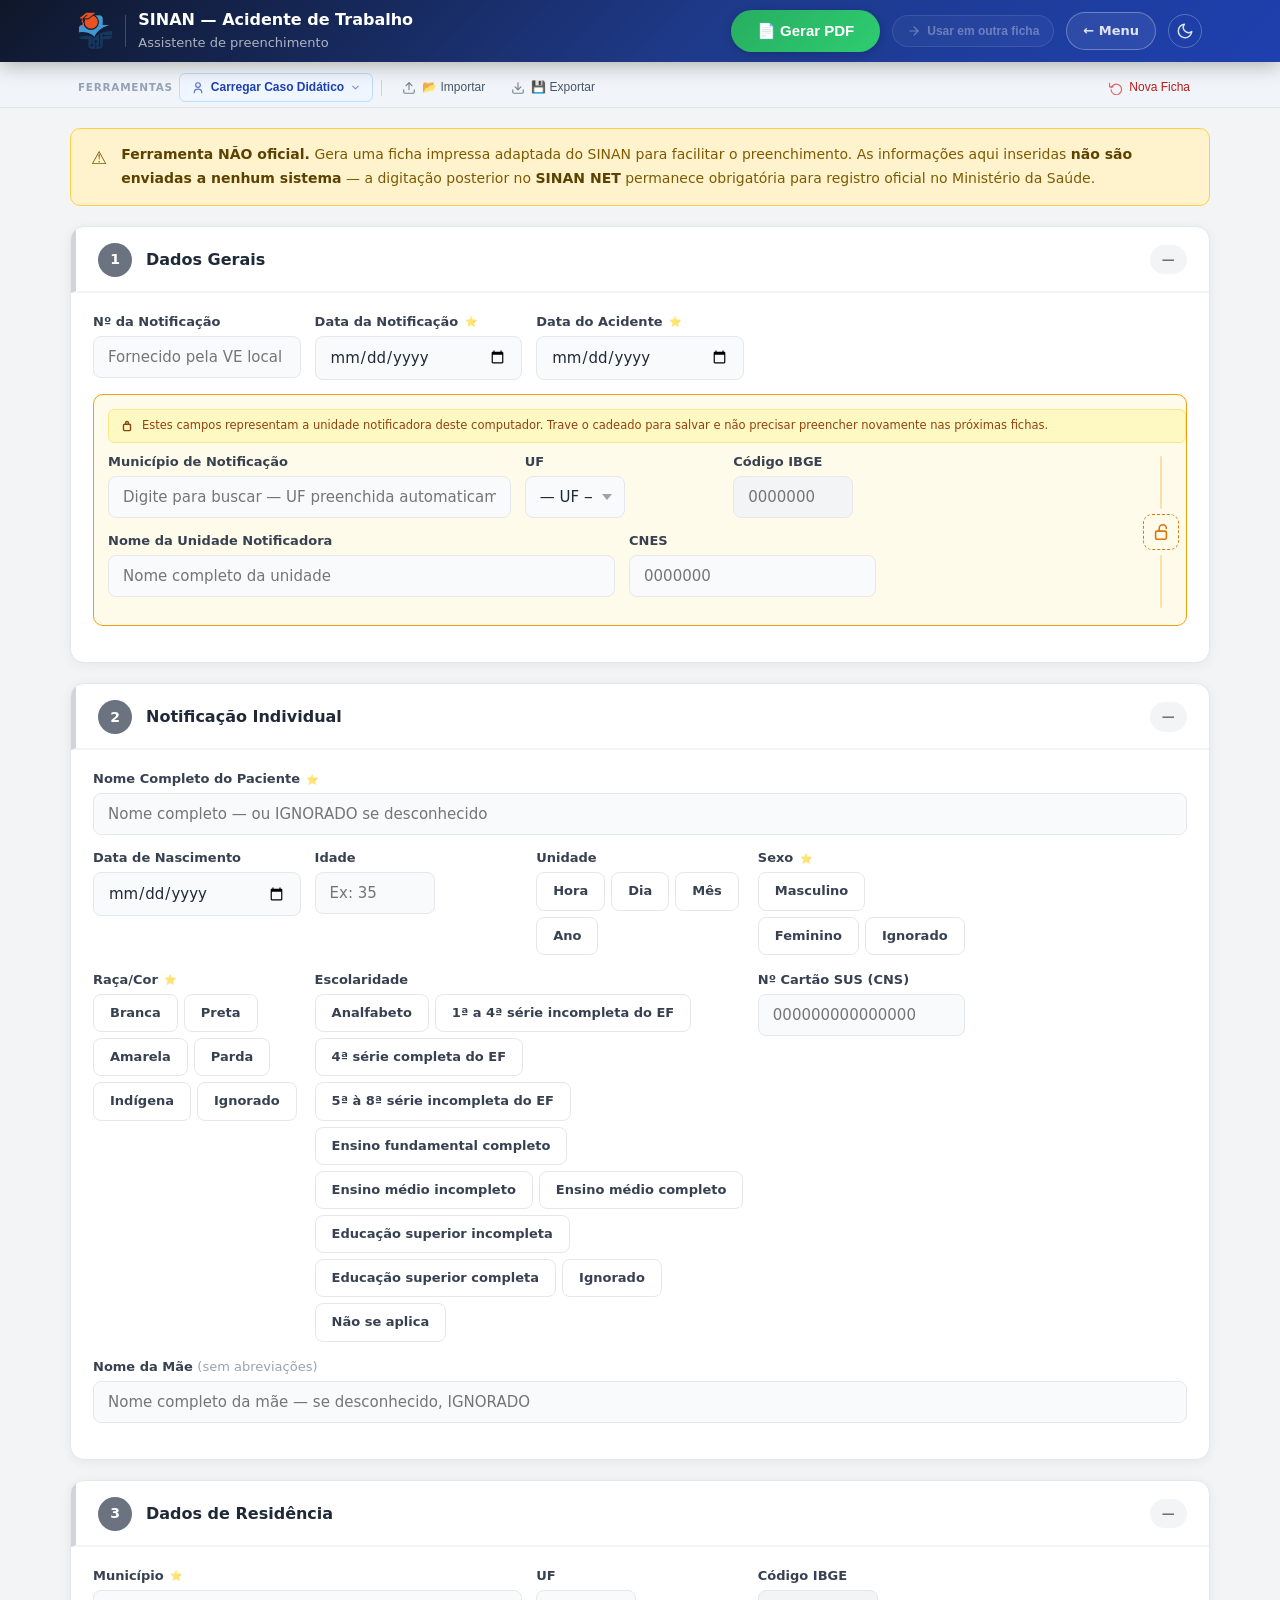
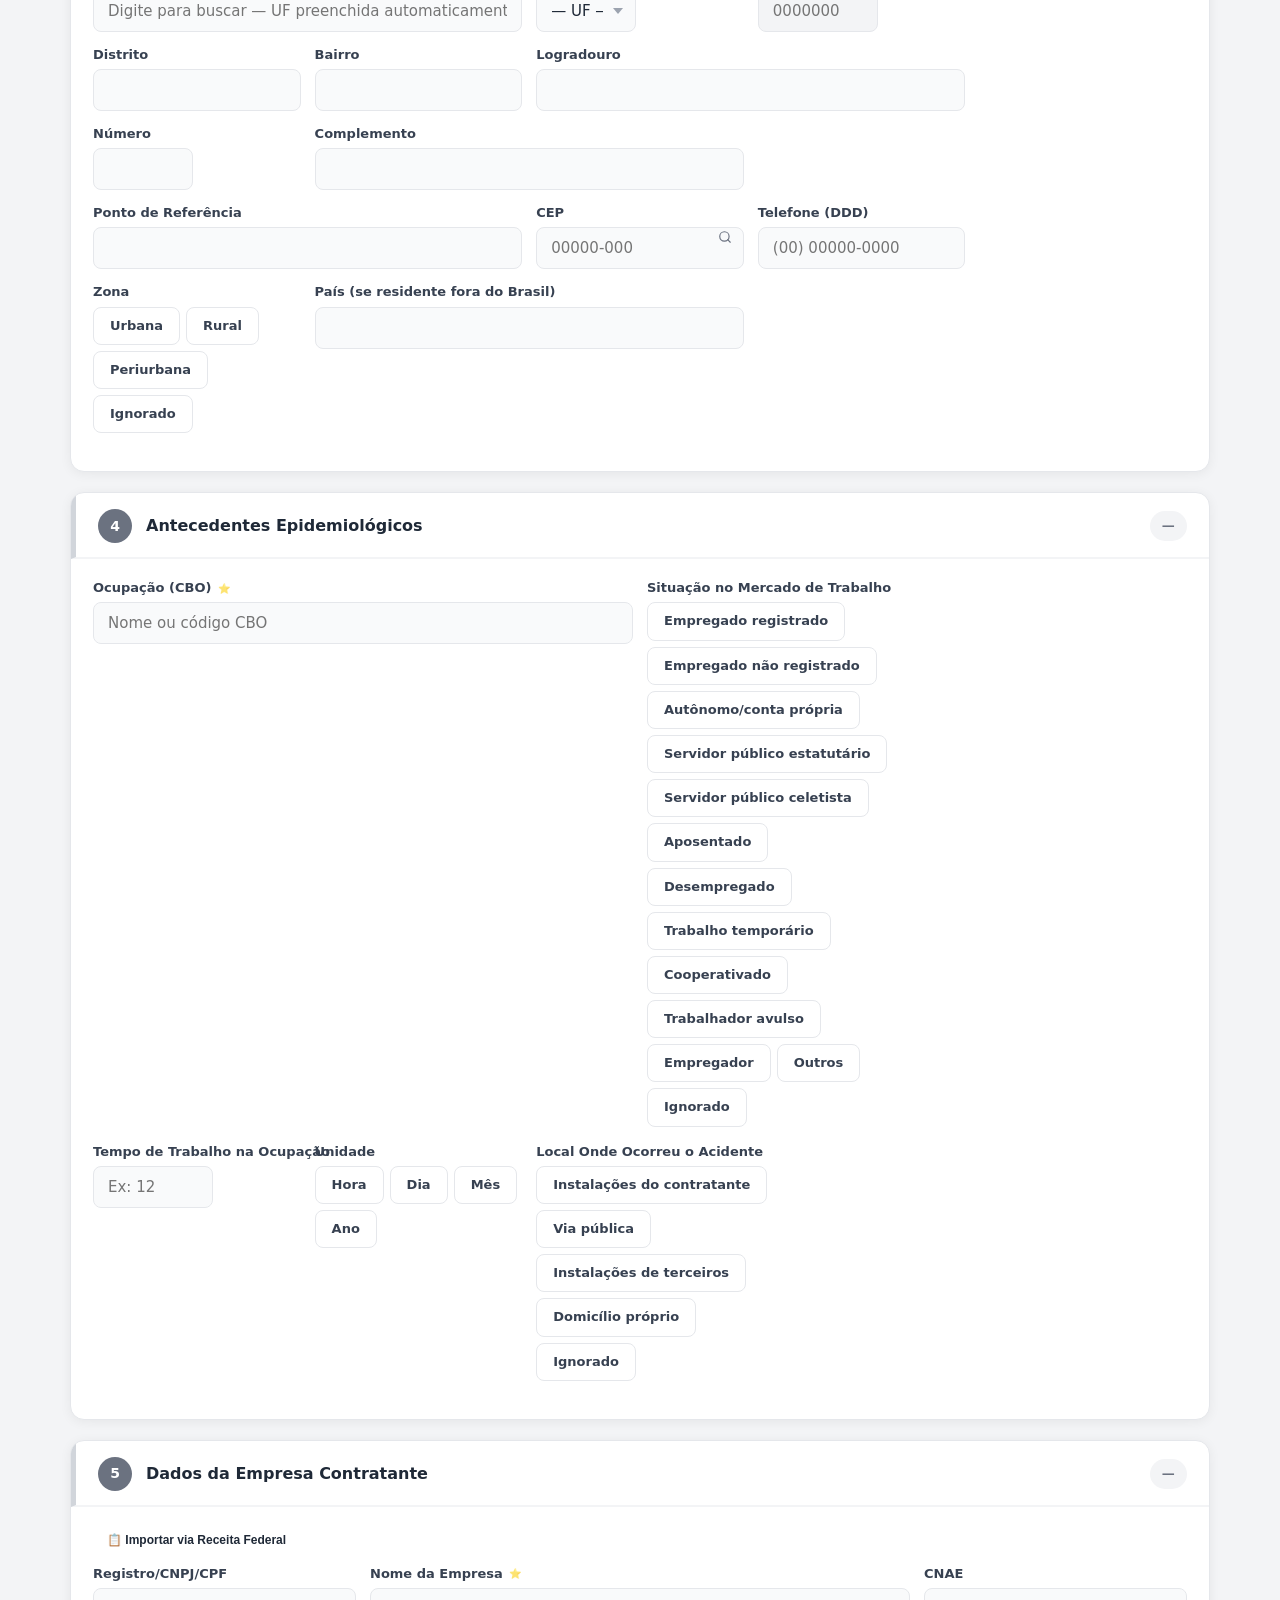
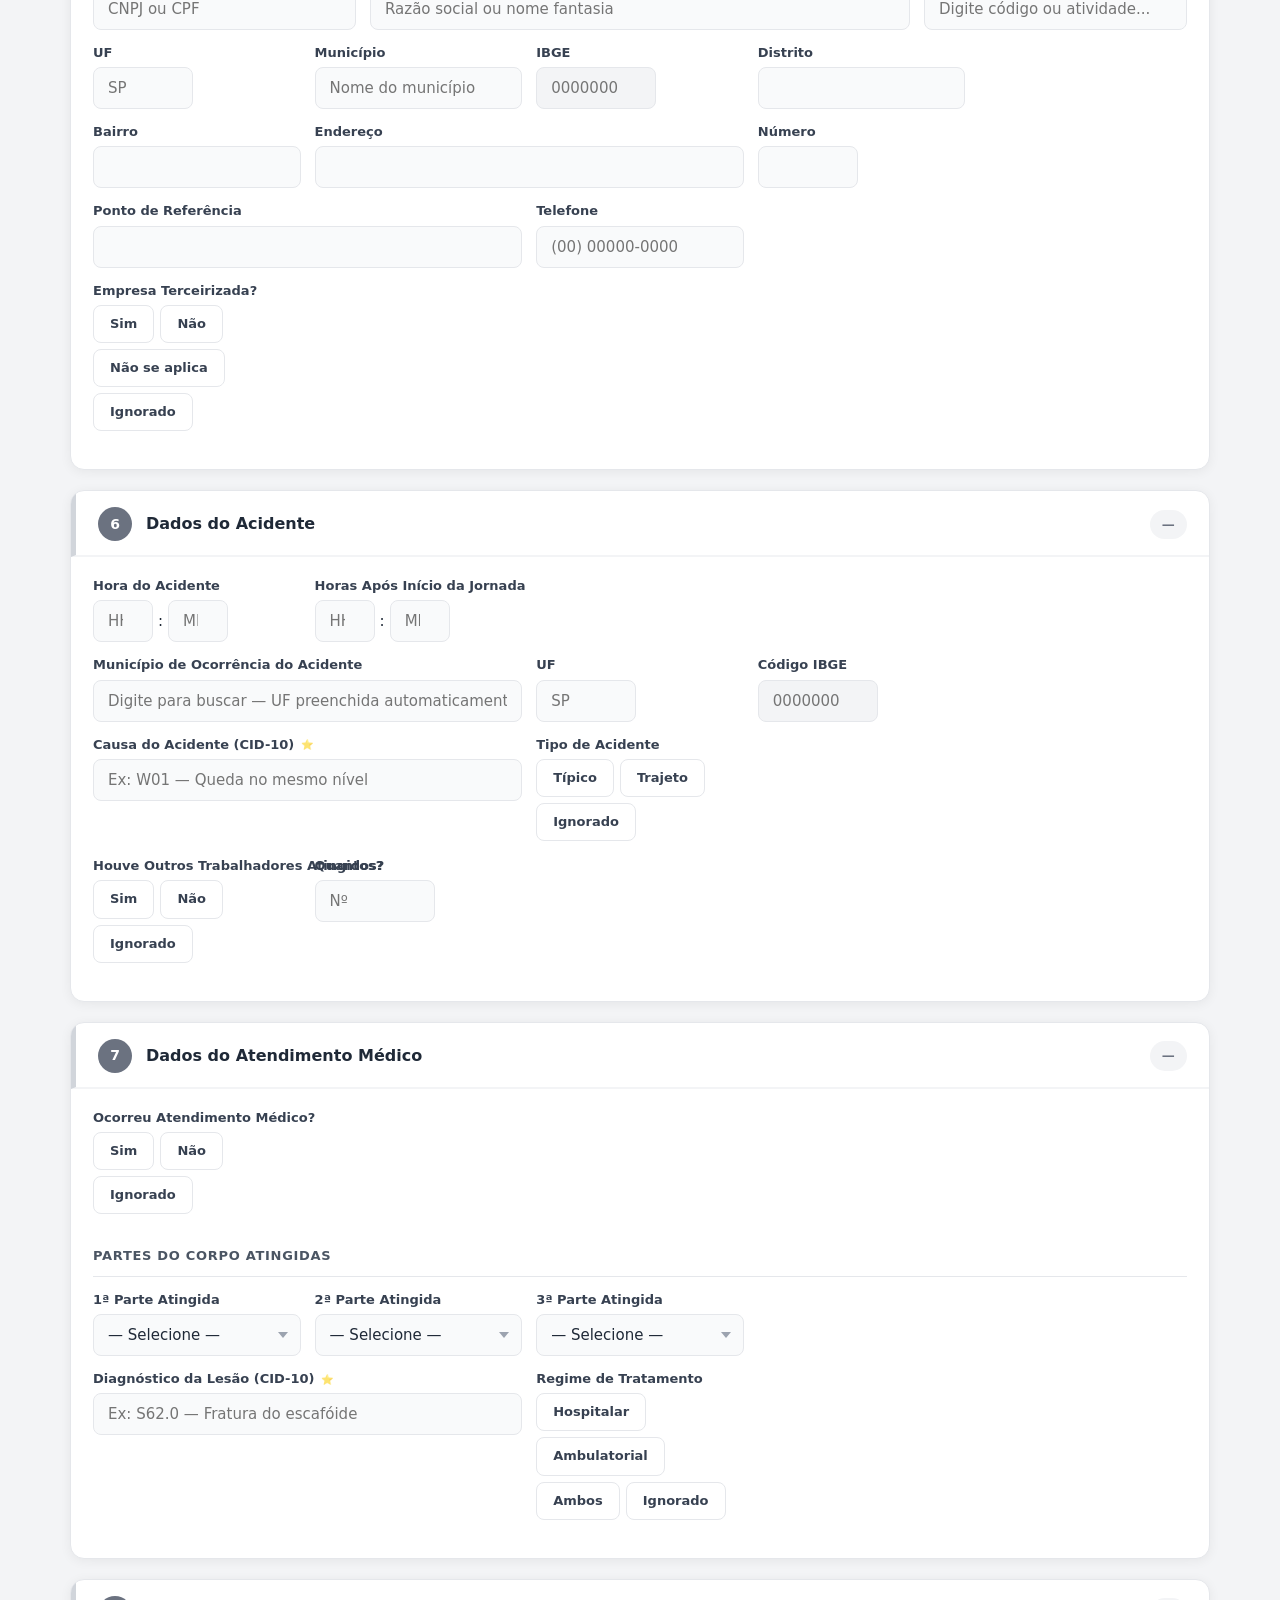
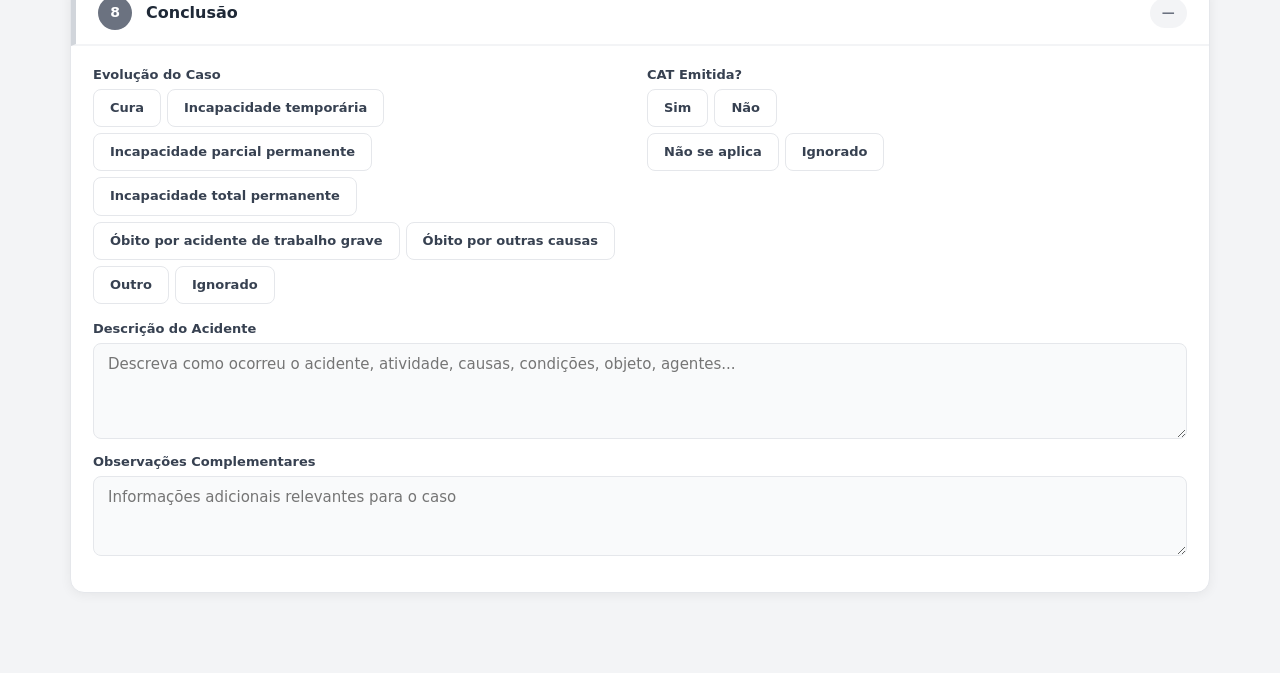
==== commit ec41ac09: "feat: bloco 1 (correções) + bloco 2 (novas funcionalidades) Bloco 1 — Correções: - Remove subtítulos" ====
--- a/sinan_acidente.html
+++ b/sinan_acidente.html
@@ -127,7 +127,6 @@
     <div class="sec-num">1</div>
     <div class="sec-info">
       <h3>Dados Gerais</h3>
-      <p>Unidade notificadora, datas, UF e município</p>
     </div>
     <span class="sec-badge badge-empty" id="badge1">—</span>
   </div>
@@ -206,7 +205,6 @@
     <div class="sec-num">2</div>
     <div class="sec-info">
       <h3>Notificação Individual</h3>
-      <p>Dados pessoais do trabalhador</p>
     </div>
     <span class="sec-badge badge-empty" id="badge2">—</span>
   </div>
@@ -318,7 +316,6 @@
     <div class="sec-num">3</div>
     <div class="sec-info">
       <h3>Dados de Residência</h3>
-      <p>Endereço e contato do paciente</p>
     </div>
     <span class="sec-badge badge-empty" id="badge3">—</span>
   </div>
@@ -405,7 +402,6 @@
     <div class="sec-num">4</div>
     <div class="sec-info">
       <h3>Antecedentes Epidemiológicos</h3>
-      <p>Ocupação, mercado de trabalho e local do acidente</p>
     </div>
     <span class="sec-badge badge-empty" id="badge4">—</span>
   </div>
@@ -480,7 +476,6 @@
     <div class="sec-num">5</div>
     <div class="sec-info">
       <h3>Dados da Empresa Contratante</h3>
-      <p>Empresa onde ocorreu o acidente</p>
     </div>
     <span class="sec-badge badge-empty" id="badge5">—</span>
   </div>
@@ -607,7 +602,6 @@
     <div class="sec-num">6</div>
     <div class="sec-info">
       <h3>Dados do Acidente</h3>
-      <p>Hora, local, causa, tipo e outros atingidos</p>
     </div>
     <span class="sec-badge badge-empty" id="badge6">—</span>
   </div>
@@ -696,7 +690,6 @@
     <div class="sec-num">7</div>
     <div class="sec-info">
       <h3>Dados do Atendimento Médico</h3>
-      <p>Local, data, partes do corpo atingidas, diagnóstico</p>
     </div>
     <span class="sec-badge badge-empty" id="badge7">—</span>
   </div>
@@ -838,7 +831,6 @@
     <div class="sec-num">8</div>
     <div class="sec-info">
       <h3>Conclusão</h3>
-      <p>Evolução do caso, CAT e observações</p>
     </div>
     <span class="sec-badge badge-empty" id="badge8">—</span>
   </div>
--- a/shared.css
+++ b/shared.css
@@ -601,6 +601,10 @@
 [data-theme="dark"] .lock-grp.locked select{background:rgba(22,101,52,.22)!important;color:#4ade80!important;border-color:#16a34a!important}
 @media(max-width:768px){.lock-grp{padding:11px 0 11px 10px}.lock-rail{width:42px}.lock-btn-rail{width:32px;height:32px}}
 
+/* CNS VALIDATION HINT */
+#f_sus_cns_hint{transition:color .2s}
+[data-theme="dark"] #f_sus_cns_hint{filter:brightness(1.2)}
+
 /* AVISO TIPO DE UNIDADE NOTIFICADORA (violencia — exibido quando tipo não foi salvo no cadeado) */
 .lock-tipo-warn{display:flex;align-items:flex-start;gap:8px;font-size:11.5px;line-height:1.55;padding:7px 11px;margin-bottom:10px;border-radius:6px;border:1px solid #fca5a5;background:#fff1f2;color:#991b1b}
 .lock-tipo-warn strong{color:#7f1d1d}
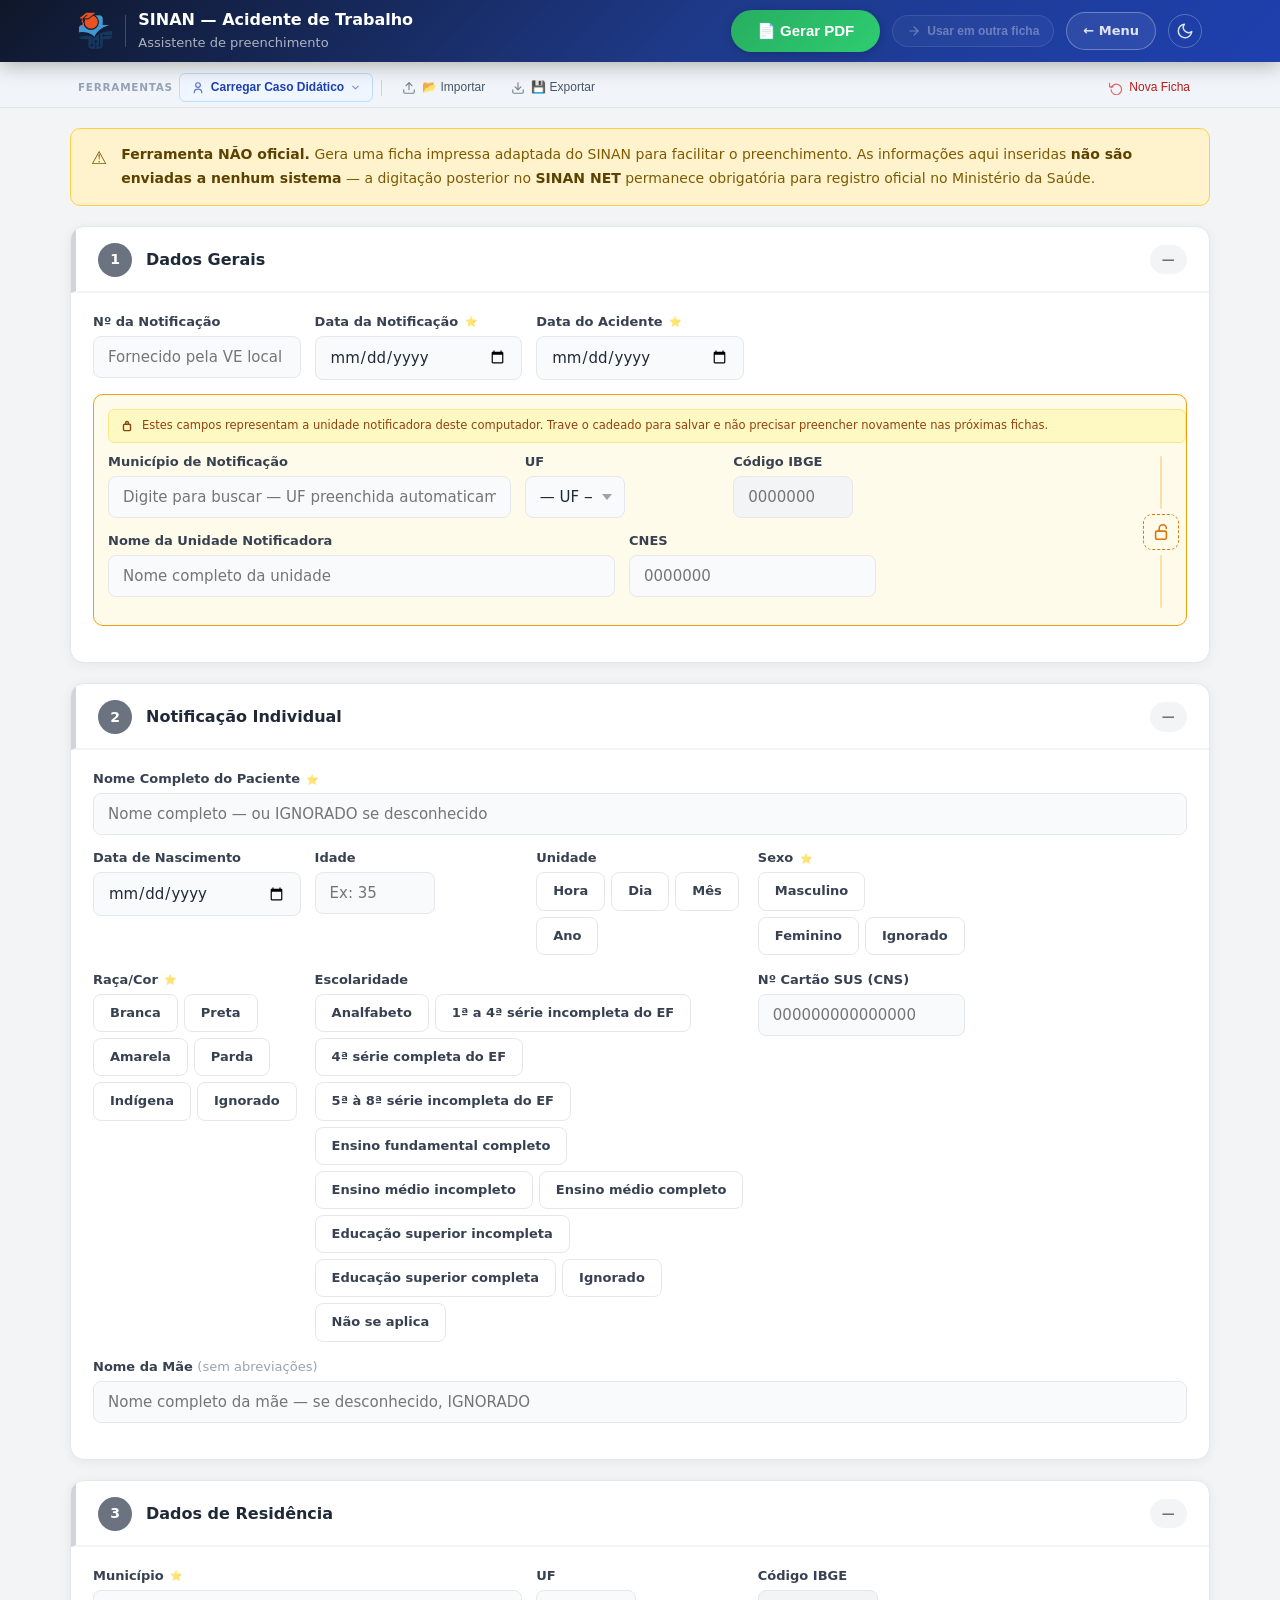
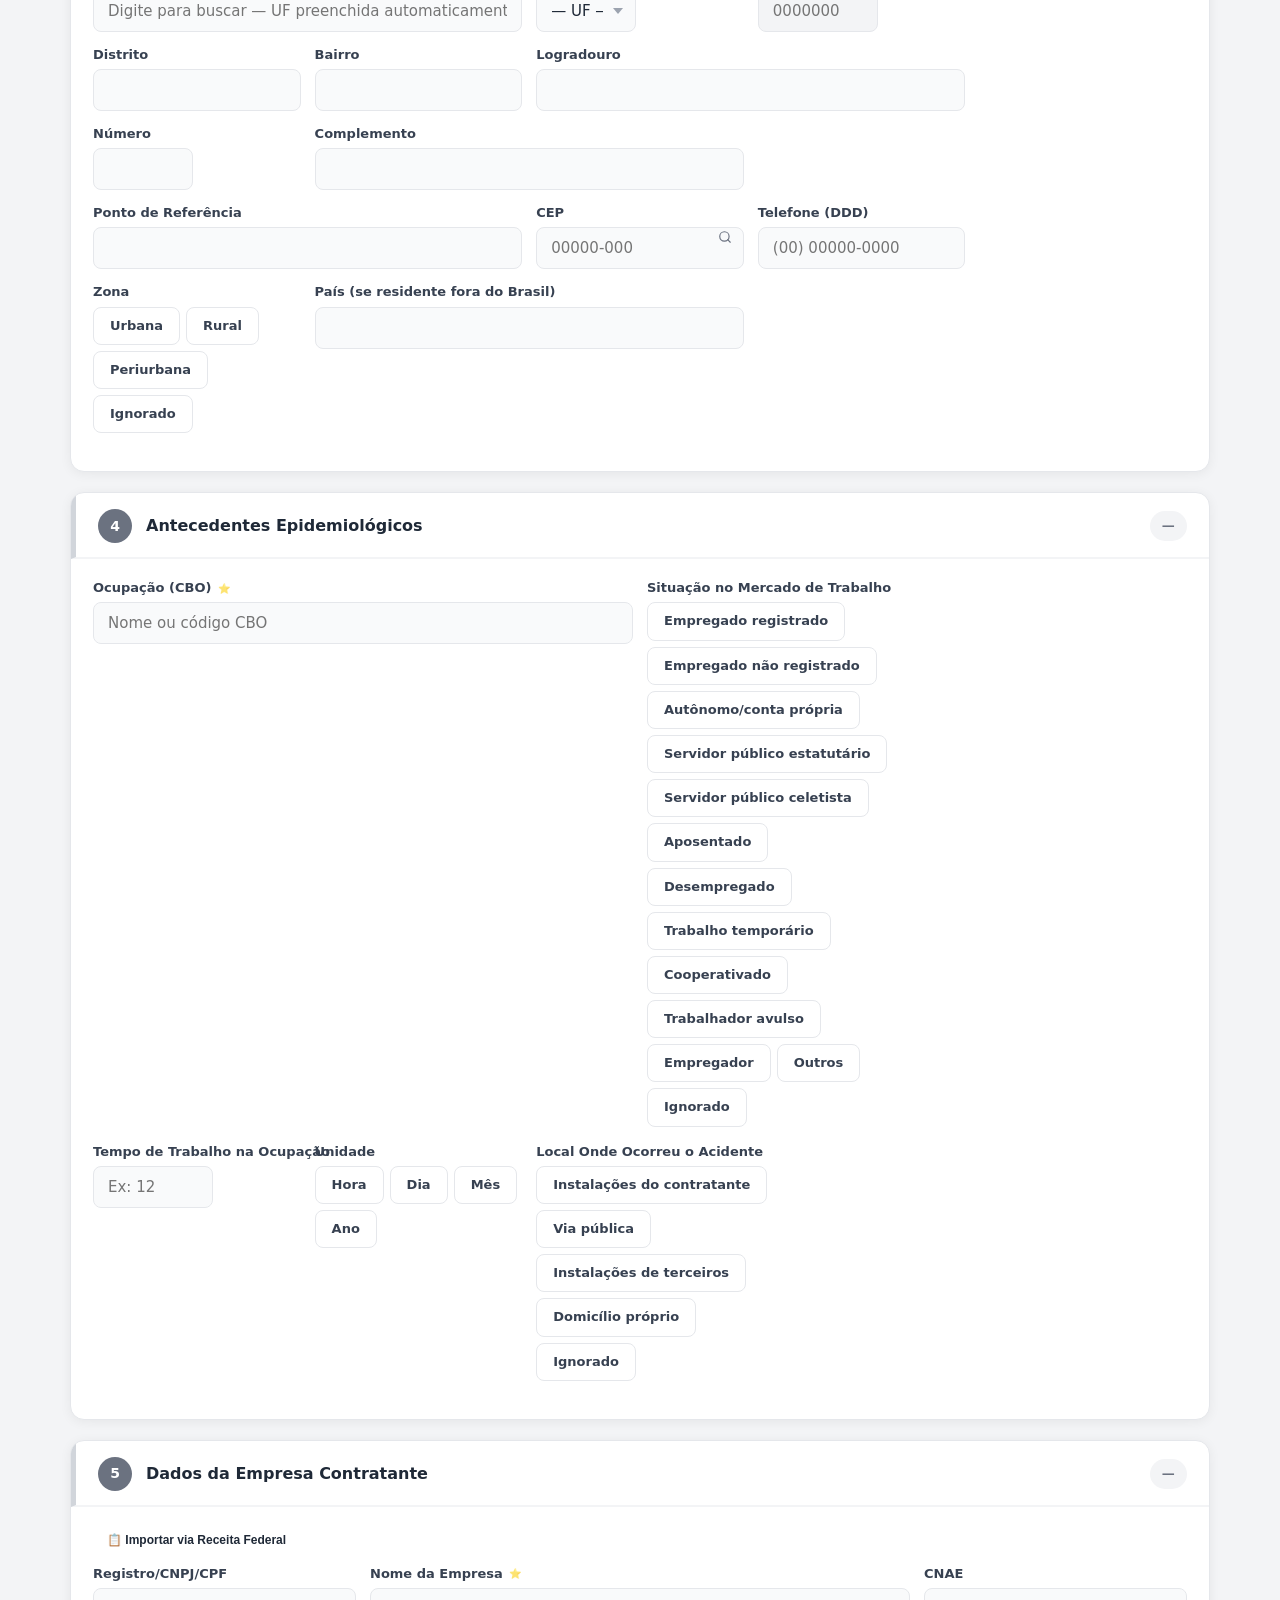
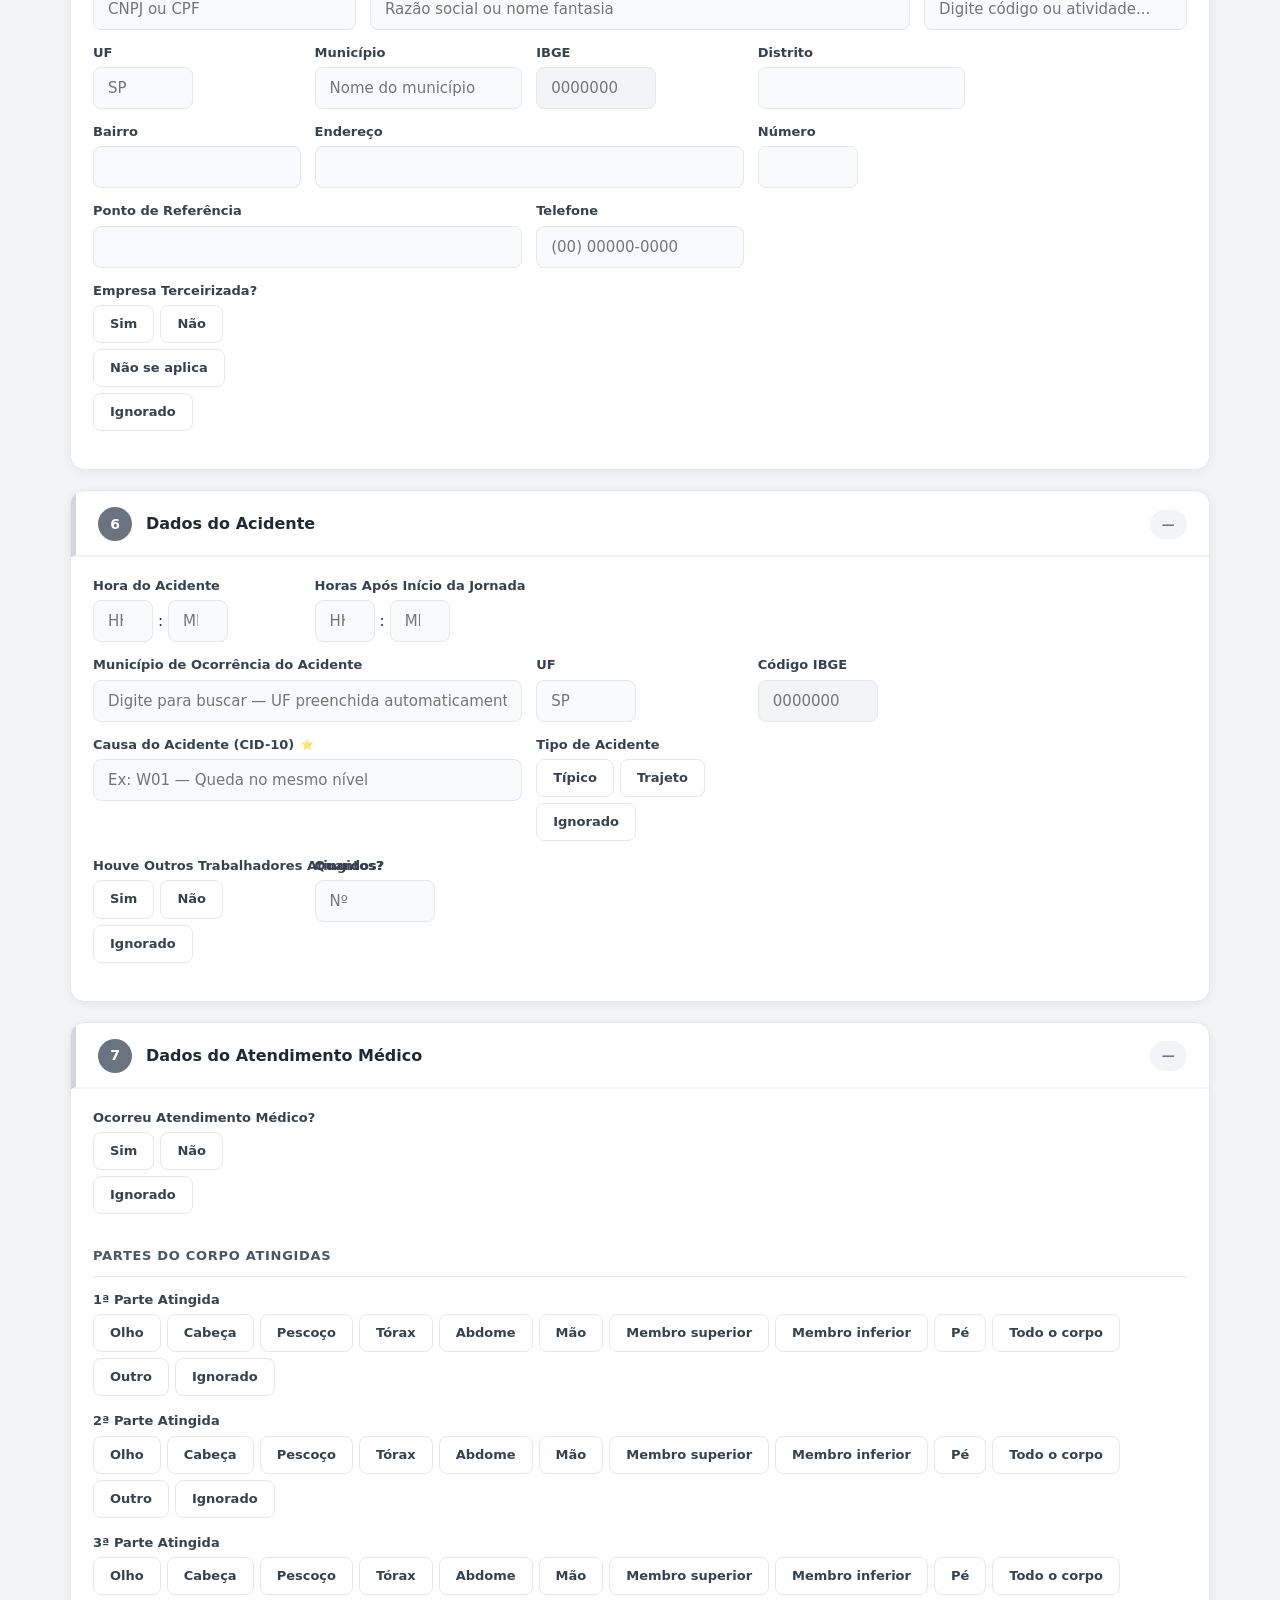
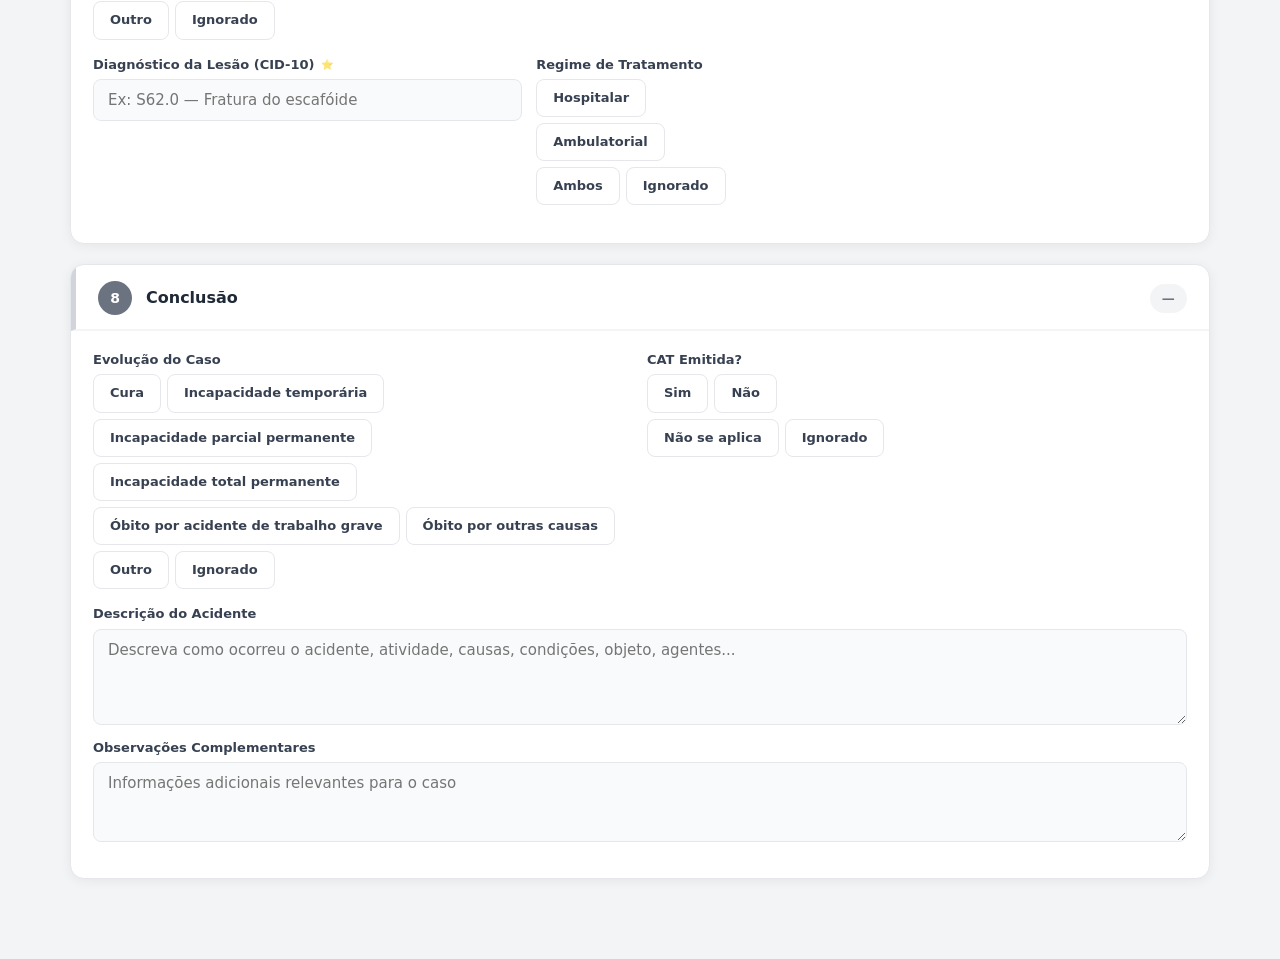
==== commit 41863e43: "feat: converter todos os selects não-UF em pills + shared.js fix - sinan_acidente.html: corpo_atingi" ====
--- a/sinan_acidente.html
+++ b/sinan_acidente.html
@@ -742,60 +742,60 @@
     </div>
 
     <div class="sublabel">Partes do Corpo Atingidas</div>
-    <div class="row">
+    <div class="row row-full">
       <div class="fld">
         <label>1ª Parte Atingida</label>
-        <select id="f_corpo_atingido_1">
-          <option value="">— Selecione —</option>
-          <option value="01">01 - Olho</option>
-          <option value="02">02 - Cabeça</option>
-          <option value="03">03 - Pescoço</option>
-          <option value="04">04 - Tórax</option>
-          <option value="05">05 - Abdome</option>
-          <option value="06">06 - Mão</option>
-          <option value="07">07 - Membro superior</option>
-          <option value="08">08 - Membro inferior</option>
-          <option value="09">09 - Pé</option>
-          <option value="10">10 - Todo o corpo</option>
-          <option value="11">11 - Outro</option>
-          <option value="99">99 - Ignorado</option>
-        </select>
+        <div class="pills" id="grp_corpo_atingido_1" data-hidden="f_corpo_atingido_1">
+          <label class="pill"><input type="radio" name="corpo_atingido_1" value="01"> Olho</label>
+          <label class="pill"><input type="radio" name="corpo_atingido_1" value="02"> Cabeça</label>
+          <label class="pill"><input type="radio" name="corpo_atingido_1" value="03"> Pescoço</label>
+          <label class="pill"><input type="radio" name="corpo_atingido_1" value="04"> Tórax</label>
+          <label class="pill"><input type="radio" name="corpo_atingido_1" value="05"> Abdome</label>
+          <label class="pill"><input type="radio" name="corpo_atingido_1" value="06"> Mão</label>
+          <label class="pill"><input type="radio" name="corpo_atingido_1" value="07"> Membro superior</label>
+          <label class="pill"><input type="radio" name="corpo_atingido_1" value="08"> Membro inferior</label>
+          <label class="pill"><input type="radio" name="corpo_atingido_1" value="09"> Pé</label>
+          <label class="pill"><input type="radio" name="corpo_atingido_1" value="10"> Todo o corpo</label>
+          <label class="pill"><input type="radio" name="corpo_atingido_1" value="11"> Outro</label>
+          <label class="pill"><input type="radio" name="corpo_atingido_1" value="99"> Ignorado</label>
+        </div>
+        <input type="hidden" id="f_corpo_atingido_1">
       </div>
       <div class="fld">
         <label>2ª Parte Atingida</label>
-        <select id="f_corpo_atingido_2">
-          <option value="">— Selecione —</option>
-          <option value="01">01 - Olho</option>
-          <option value="02">02 - Cabeça</option>
-          <option value="03">03 - Pescoço</option>
-          <option value="04">04 - Tórax</option>
-          <option value="05">05 - Abdome</option>
-          <option value="06">06 - Mão</option>
-          <option value="07">07 - Membro superior</option>
-          <option value="08">08 - Membro inferior</option>
-          <option value="09">09 - Pé</option>
-          <option value="10">10 - Todo o corpo</option>
-          <option value="11">11 - Outro</option>
-          <option value="99">99 - Ignorado</option>
-        </select>
+        <div class="pills" id="grp_corpo_atingido_2" data-hidden="f_corpo_atingido_2">
+          <label class="pill"><input type="radio" name="corpo_atingido_2" value="01"> Olho</label>
+          <label class="pill"><input type="radio" name="corpo_atingido_2" value="02"> Cabeça</label>
+          <label class="pill"><input type="radio" name="corpo_atingido_2" value="03"> Pescoço</label>
+          <label class="pill"><input type="radio" name="corpo_atingido_2" value="04"> Tórax</label>
+          <label class="pill"><input type="radio" name="corpo_atingido_2" value="05"> Abdome</label>
+          <label class="pill"><input type="radio" name="corpo_atingido_2" value="06"> Mão</label>
+          <label class="pill"><input type="radio" name="corpo_atingido_2" value="07"> Membro superior</label>
+          <label class="pill"><input type="radio" name="corpo_atingido_2" value="08"> Membro inferior</label>
+          <label class="pill"><input type="radio" name="corpo_atingido_2" value="09"> Pé</label>
+          <label class="pill"><input type="radio" name="corpo_atingido_2" value="10"> Todo o corpo</label>
+          <label class="pill"><input type="radio" name="corpo_atingido_2" value="11"> Outro</label>
+          <label class="pill"><input type="radio" name="corpo_atingido_2" value="99"> Ignorado</label>
+        </div>
+        <input type="hidden" id="f_corpo_atingido_2">
       </div>
       <div class="fld">
         <label>3ª Parte Atingida</label>
-        <select id="f_corpo_atingido_3">
-          <option value="">— Selecione —</option>
-          <option value="01">01 - Olho</option>
-          <option value="02">02 - Cabeça</option>
-          <option value="03">03 - Pescoço</option>
-          <option value="04">04 - Tórax</option>
-          <option value="05">05 - Abdome</option>
-          <option value="06">06 - Mão</option>
-          <option value="07">07 - Membro superior</option>
-          <option value="08">08 - Membro inferior</option>
-          <option value="09">09 - Pé</option>
-          <option value="10">10 - Todo o corpo</option>
-          <option value="11">11 - Outro</option>
-          <option value="99">99 - Ignorado</option>
-        </select>
+        <div class="pills" id="grp_corpo_atingido_3" data-hidden="f_corpo_atingido_3">
+          <label class="pill"><input type="radio" name="corpo_atingido_3" value="01"> Olho</label>
+          <label class="pill"><input type="radio" name="corpo_atingido_3" value="02"> Cabeça</label>
+          <label class="pill"><input type="radio" name="corpo_atingido_3" value="03"> Pescoço</label>
+          <label class="pill"><input type="radio" name="corpo_atingido_3" value="04"> Tórax</label>
+          <label class="pill"><input type="radio" name="corpo_atingido_3" value="05"> Abdome</label>
+          <label class="pill"><input type="radio" name="corpo_atingido_3" value="06"> Mão</label>
+          <label class="pill"><input type="radio" name="corpo_atingido_3" value="07"> Membro superior</label>
+          <label class="pill"><input type="radio" name="corpo_atingido_3" value="08"> Membro inferior</label>
+          <label class="pill"><input type="radio" name="corpo_atingido_3" value="09"> Pé</label>
+          <label class="pill"><input type="radio" name="corpo_atingido_3" value="10"> Todo o corpo</label>
+          <label class="pill"><input type="radio" name="corpo_atingido_3" value="11"> Outro</label>
+          <label class="pill"><input type="radio" name="corpo_atingido_3" value="99"> Ignorado</label>
+        </div>
+        <input type="hidden" id="f_corpo_atingido_3">
       </div>
     </div>
 
@@ -988,7 +988,7 @@
 window.FICHA_PROG_CONFIG = {
   ESS_IDS: {f_data_notif:1,f_data_acidente:1,f_nome:1,f_raca:1,f_mun_res:1,f_ocupacao:1,f_emp_nome:1,f_acidente_causa_cid:1,f_diag_lesao_cid:1},
   ESS_GROUPS: ['sexo'],
-  STD_GROUPS: ['cat','tipo_acidente','local_acidente','atend_medico'],
+  STD_GROUPS: ['cat','tipo_acidente','local_acidente','atend_medico','corpo_atingido_1'],
   COND_GROUPS: {},
   PROG_EXCLUDE_IDS: {f_num_notif:1,f_compl_res:1,f_pais_res:1,f_pref_res:1,f_emp_reg:1,f_emp_dist:1,f_emp_pref:1,f_emp_ibge:1,f_atend_ibge:1},
   ESS_GROUP_LABELS: {sexo:'Sexo'}
@@ -1419,7 +1419,7 @@
     setTxt('pessoa_ocupacao',             tv('f_ocupacao'));
     setTxt('situacao_mercado_trabalho',   tv('f_sit_mercado'));
     setTxt('tempo_trabalho_ocupacao_valor', tv('f_tempo_trab_val'));
-    setTxt('tempo_trabalho_ocupacao',      tv('f_tempo_trab_tipo'));
+    setTxt('tempo_trabalho_ocupacao_tipo',  tv('f_tempo_trab_tipo'));
     setTxt('local_acidente',               tv('f_local_acidente'));
 
     // Seção 5 — Empresa Contratante
@@ -1432,7 +1432,7 @@
     setTxt('empresa_distrito',           tv('f_emp_dist'));
     setTxt('empresa_bairro',             tv('f_emp_bairro'));
     setTxt('empresa_endereco',           tv('f_emp_end'));
-    setTxt('empresa_num',                tv('f_emp_num'));
+    setTxt('empresa_numero',             tv('f_emp_num'));
     setTxt('empresa_ponto_referencia',   tv('f_emp_pref'));
     setTxt('empresa_telefone',           tv('f_emp_tel'));
     setTxt('empresa_terceirizada',       getRadio('emp_terc'));
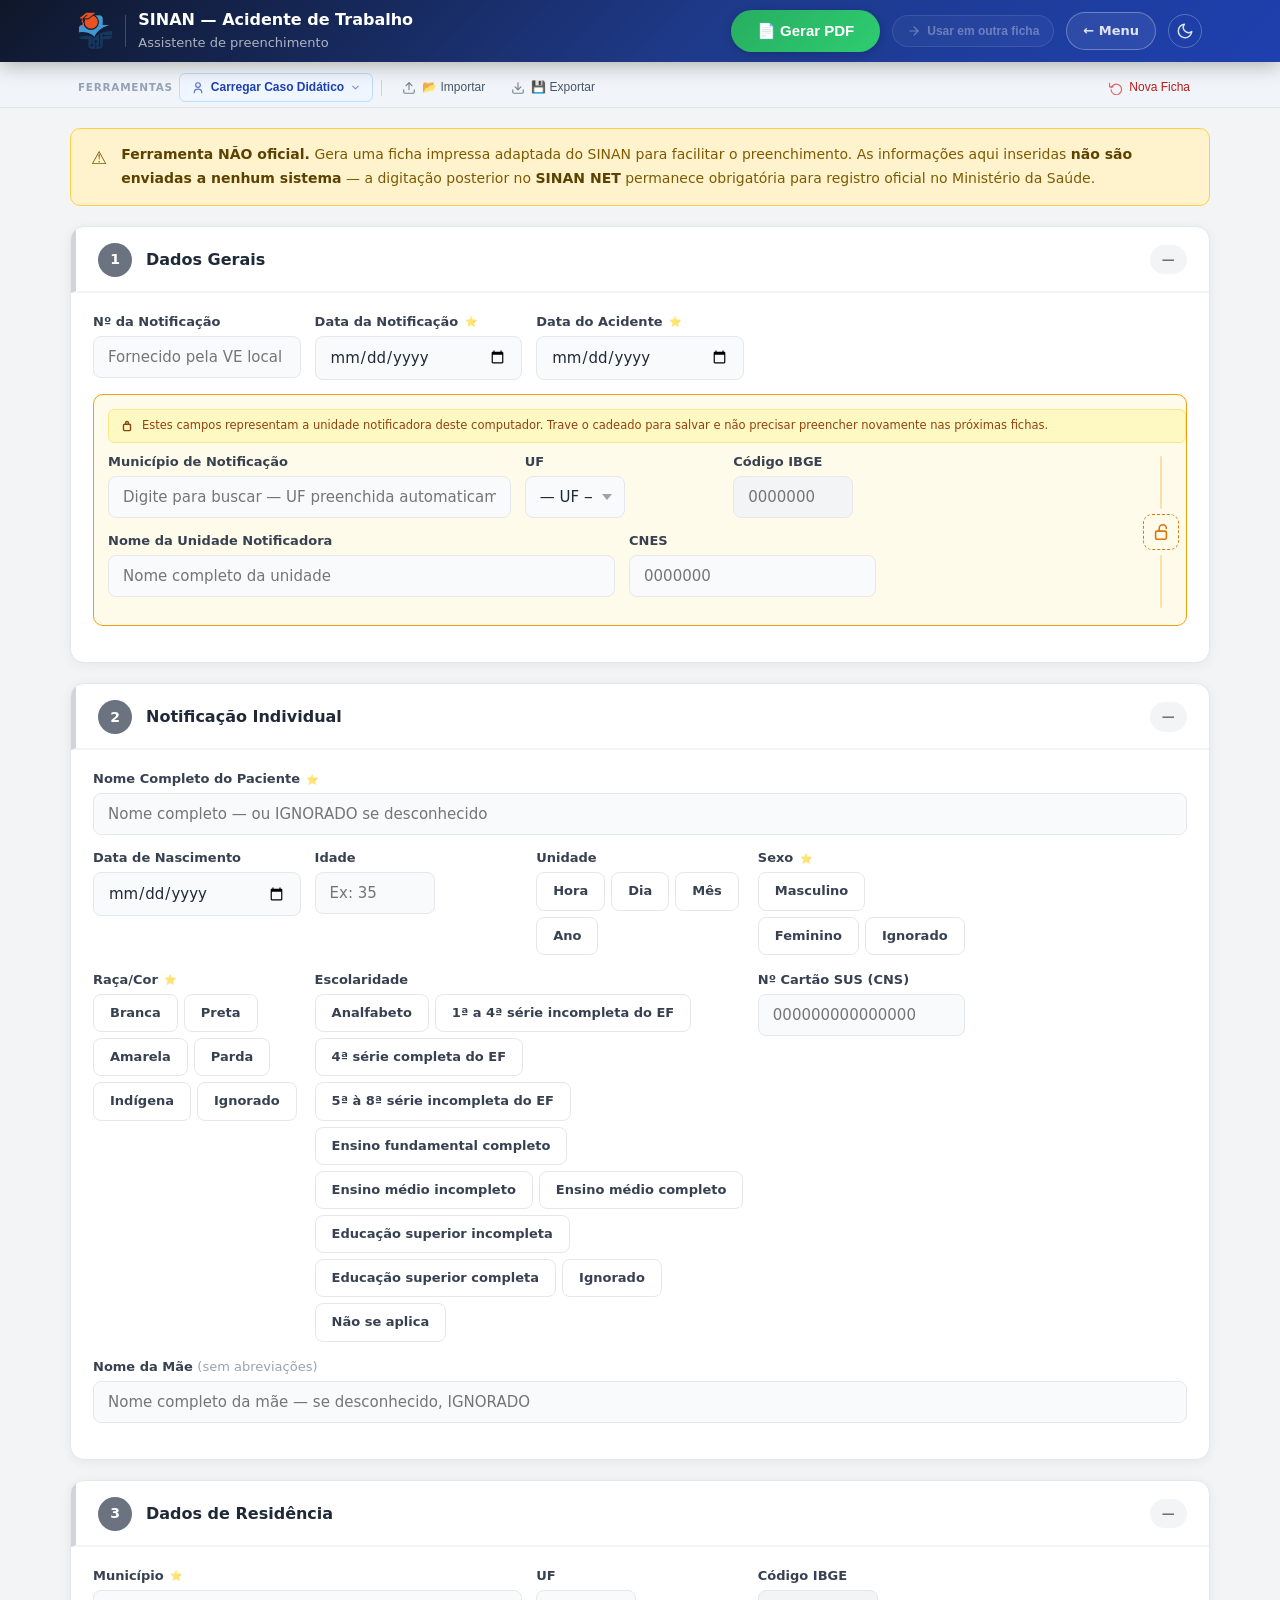
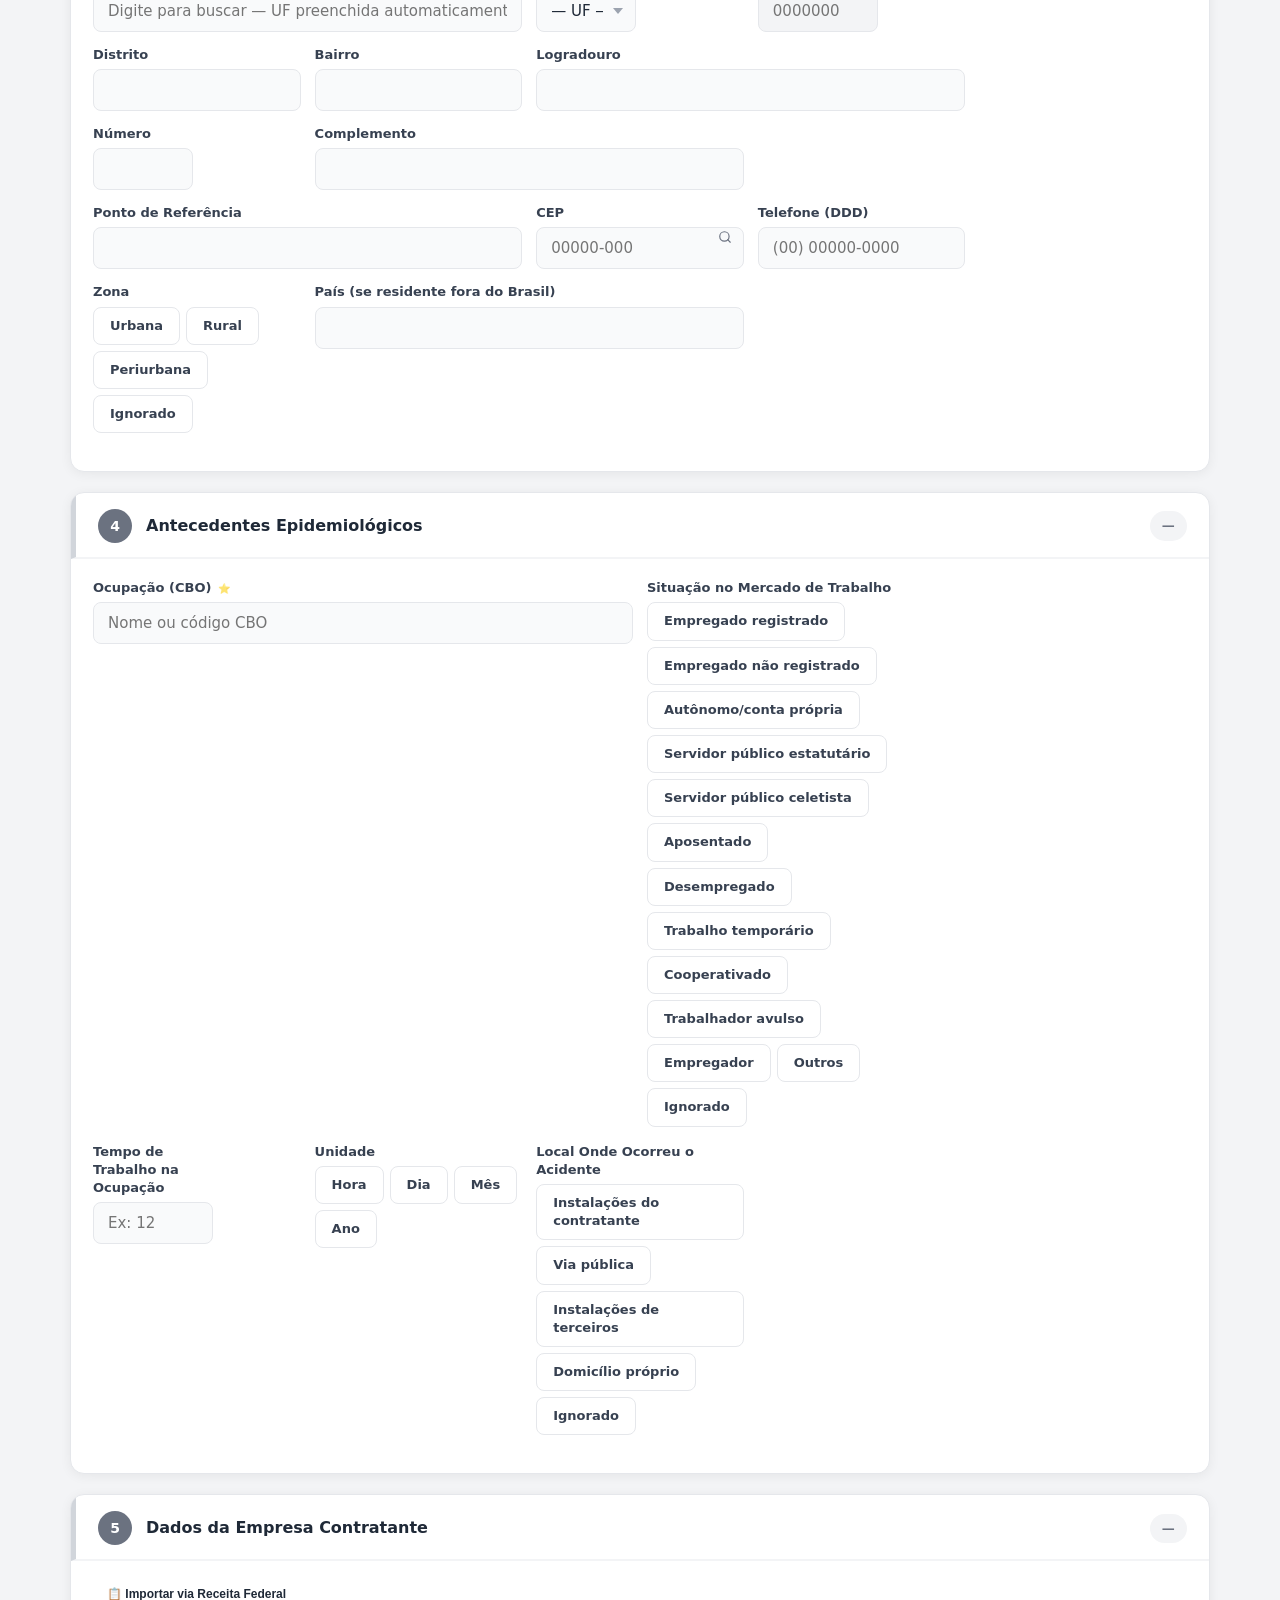
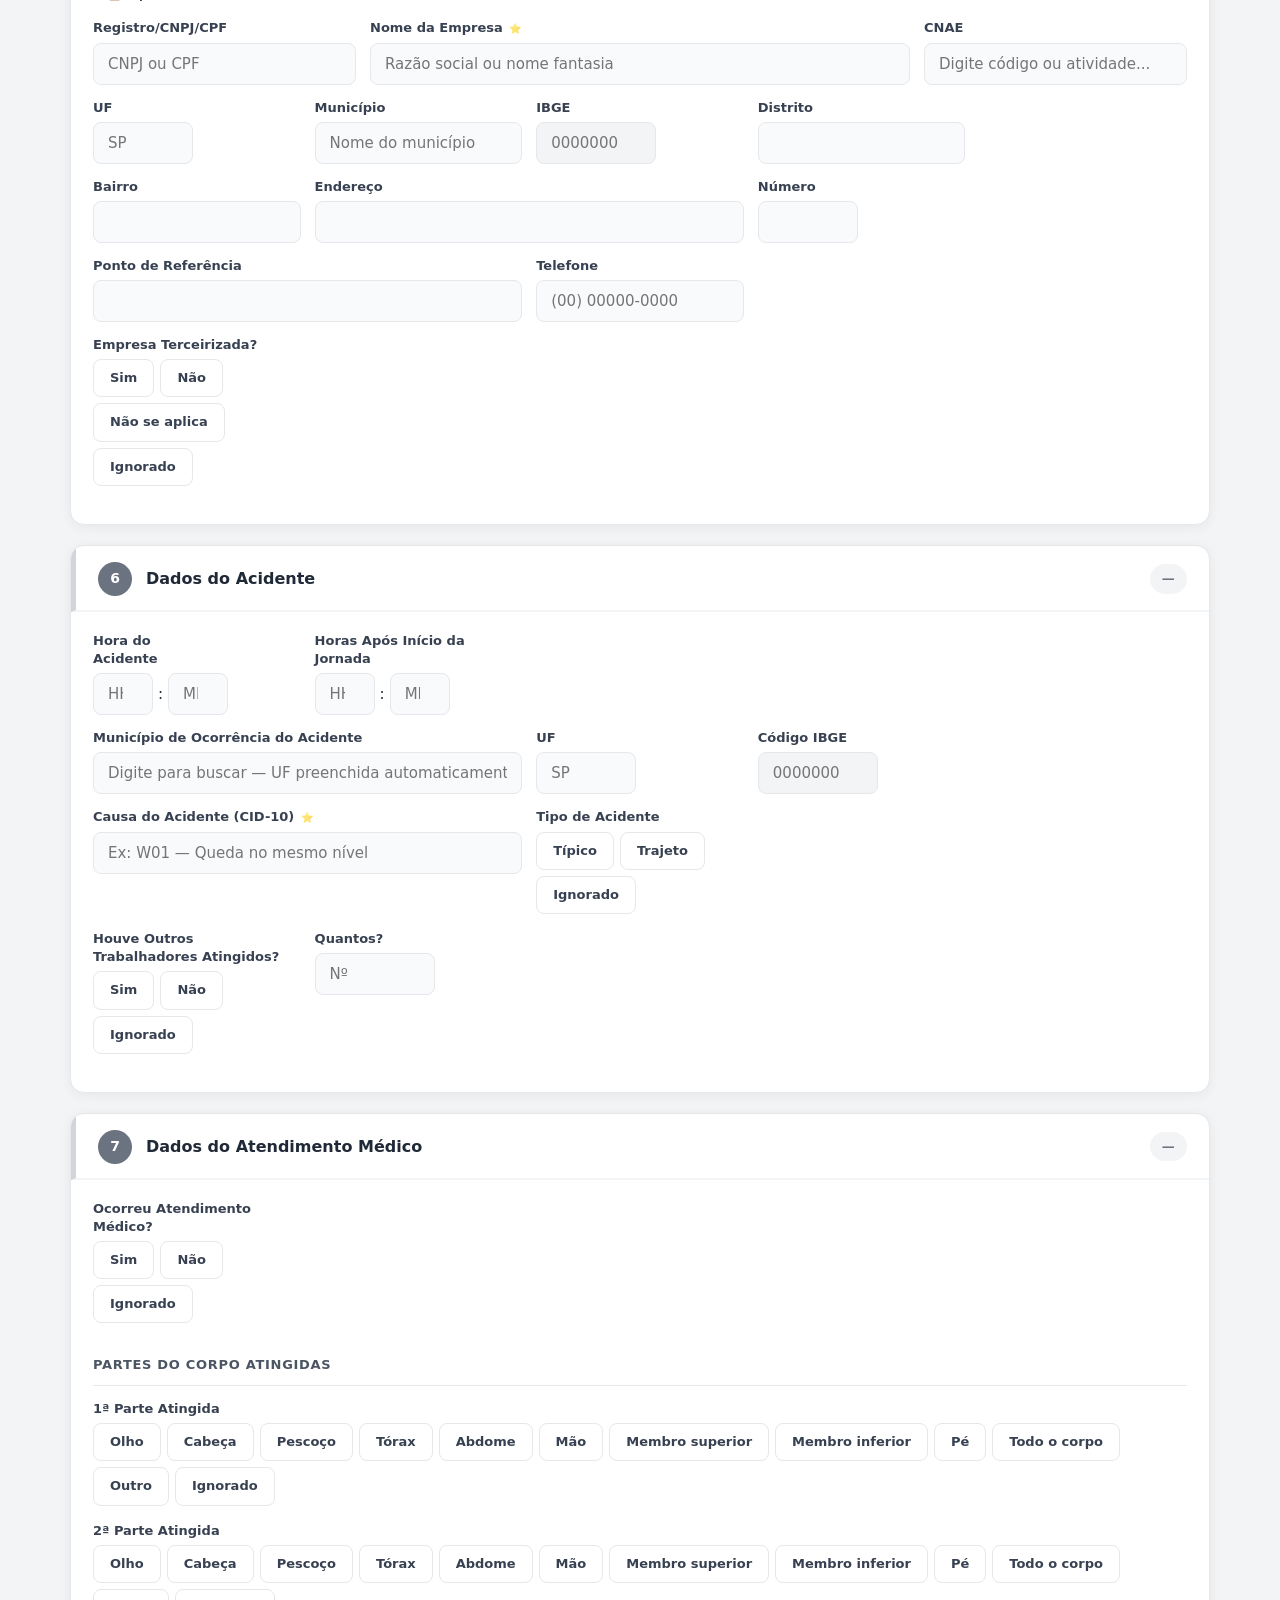
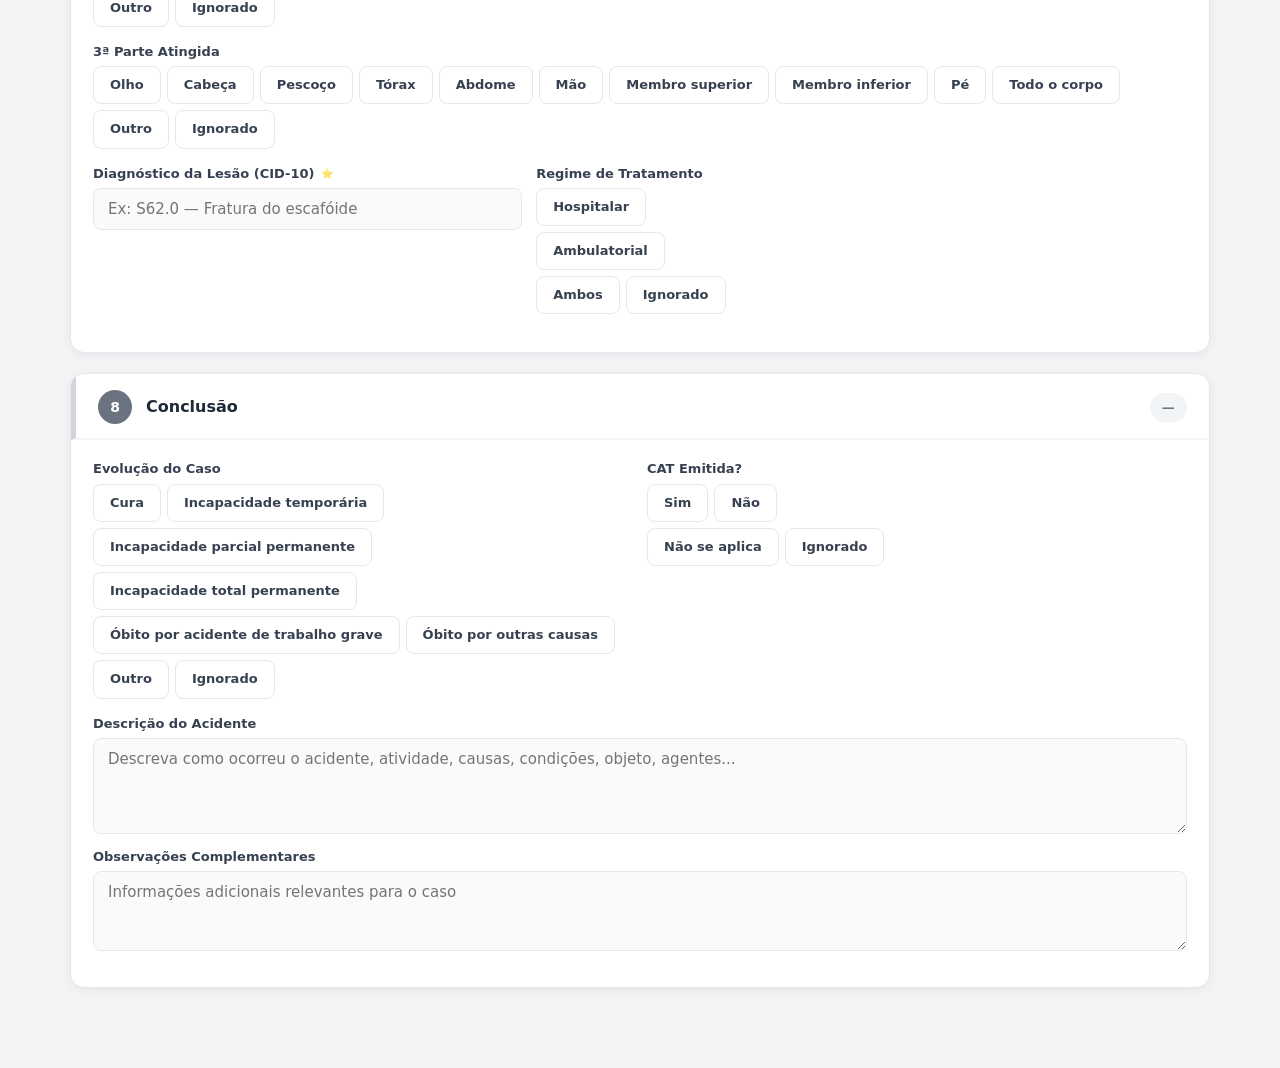
==== commit 6a71bf00: "refactor: remover Google Analytics para conformidade LGPD Remove o snippet GA4 (G-XBCCJ6GTG6) de tod" ====
--- a/sinan_acidente.html
+++ b/sinan_acidente.html
@@ -1,38 +1,11 @@
-<!DOCTYPE html>
+﻿<!DOCTYPE html>
 <html lang="pt-BR">
 <head>
 <meta charset="UTF-8">
 <meta name="viewport" content="width=device-width, initial-scale=1.0">
 <title>SINAN — Acidente de Trabalho | Assistente PET Saúde Digital</title>
-<!-- Google tag (gtag.js) -->
-<script async src="https://www.googletagmanager.com/gtag/js?id=G-XBCCJ6GTG6"></script>
-<script>
-  window.dataLayer = window.dataLayer || [];
-  function gtag(){dataLayer.push(arguments);}
-  gtag('js', new Date());
-  gtag('config', 'G-XBCCJ6GTG6');
-</script>
+
 <link rel="stylesheet" href="shared.css">
-<style>
-/* Estilos exclusivos da ficha de Acidente de Trabalho */
-.rf-toggle-btn{background:transparent;border:1.5px dashed var(--border);color:var(--text2);padding:6px 14px;border-radius:8px;font-size:12px;font-weight:600;cursor:pointer;display:flex;align-items:center;gap:6px;transition:all .2s;white-space:nowrap;margin-bottom:12px}
-.rf-toggle-btn:hover,.rf-toggle-btn.active{border-color:#2563eb;color:#2563eb;background:rgba(37,99,235,.06);border-style:solid}
-.rf-panel{background:var(--bg-hover);border:1px solid var(--border);border-radius:10px;padding:14px 16px;margin-bottom:16px;display:none}
-.rf-instr{font-size:12px;color:var(--text2);margin:0 0 10px;line-height:1.5}
-.rf-instr kbd{background:var(--bg-card);border:1px solid var(--border);border-radius:4px;padding:1px 6px;font-size:11px;font-family:monospace}
-.rf-textarea{width:100%;min-height:90px;resize:vertical;padding:10px 12px;border:1px solid var(--border);border-radius:8px;font-size:12px;font-family:monospace;background:var(--bg-card);color:var(--text);box-sizing:border-box;line-height:1.4}
-.rf-textarea:focus{outline:none;border-color:#2563eb;box-shadow:0 0 0 3px rgba(37,99,235,.1)}
-.rf-actions{display:flex;gap:8px;margin-top:10px;flex-wrap:wrap}
-.rf-cnae-warn{background:#fffbeb;border:1px solid #fbbf24;border-radius:8px;padding:9px 12px;margin-bottom:8px;font-size:12px;color:#92400e;line-height:1.5}
-[data-theme="dark"] .rf-cnae-warn{background:rgba(251,191,36,.08);border-color:rgba(251,191,36,.35);color:#fcd34d}
-.rf-cnae-warn strong{font-weight:700}
-.rf-cnae-sugs{display:flex;flex-direction:column;gap:5px;margin-top:8px}
-.rf-cnae-sug-item{background:var(--bg-card);border:1.5px solid var(--border);border-radius:7px;padding:7px 11px;cursor:pointer;display:flex;align-items:baseline;gap:10px;transition:border-color .15s}
-.rf-cnae-sug-item:hover{border-color:#2563eb}
-.rf-cnae-sug-code{font-size:12px;font-weight:700;color:#2563eb;white-space:nowrap;flex-shrink:0}
-.rf-cnae-sug-name{font-size:11px;color:var(--text);line-height:1.3}
-.rf-instr a{color:#2563eb;text-decoration:underline}
-</style>
 </head>
 <body>
 <script>
@@ -891,20 +864,6 @@
 <!-- TOAST -->
 <div id="toast"></div>
 
-<!-- MODAIS DE VALIDAÇÃO -->
-<div class="ov" id="ov-quase">
-  <div class="modal">
-    <div class="modal-ico">⚠️</div>
-    <h2>Campos essenciais incompletos</h2>
-    <p>Os seguintes campos ⭐ não foram preenchidos. Recomendamos completá-los antes de gerar o PDF.</p>
-    <div class="err-list" id="ov-quase-list"></div>
-    <div class="modal-actions">
-      <button class="mbtn mbtn-s" onclick="closeModal('ov-quase')">Voltar e preencher</button>
-      <button class="mbtn mbtn-p" id="ov-quase-dl">Gerar mesmo assim</button>
-    </div>
-  </div>
-</div>
-
 <!-- CONFIRM MODAL -->
 <div id="confirm-modal">
   <div class="cm-box">
@@ -974,6 +933,7 @@
 <script src="data/tb_ocupacao.js"></script>
 <script src="data/cbo_sinonimos_map.js"></script>
 <script src="data/tb_cnae.js"></script>
+<script src="data/casos/pacientes_acidente.js"></script>
 <script src="lib/pdf-lib.min.js"></script>
 
 <script>
@@ -1011,91 +971,6 @@
 window.FICHA_TRANSFER_MUN_SUFS = ['notif','res'];
 window.FICHA_UNIT_IDS = ['f_mun_notif','f_uf_notif','f_ibge_notif','f_nome_un','f_cnes'];
 window.FICHA_HIDDEN_BOXES = ['row_gest','box_obito','box_emp_terc','box_atendimento','box_outros_quantos'];
-window.FICHA_TRANSFER_FICHAS = [
-  {id:'violencia',   label:'Violência',            sub:'Violência doméstica, sexual e/ou interpessoal',                               url:'sinan_violencia.html',           color:'#1e40af'},
-  {id:'lerdort',     label:'LER/DORT',             sub:'Lesão por esforço repetitivo / DORT',                                         url:'sinan_lerdort.html',             color:'#0f766e'},
-  {id:'transtornos', label:'Transtornos Mentais',  sub:'Transtornos mentais relacionados ao trabalho',                                url:'sinan_transtornos.html',         color:'#4338ca'},
-  {id:'pair',        label:'PAIR',                 sub:'Perda Auditiva Induzida por Ruído',                                           url:'sinan_pair.html',                color:'#2563eb'},
-  {id:'pneumoconioses',label:'Pneumoconioses',     sub:'Pneumoconioses relacionadas ao trabalho',                                     url:'sinan_pneumoconioses.html',      color:'#b45309'},
-  {id:'dermatoses',  label:'Dermatoses',           sub:'Dermatoses ocupacionais',                                                     url:'sinan_dermatoses.html',          color:'#be185d'},
-  {id:'cancer',      label:'Câncer',               sub:'Câncer relacionado ao trabalho',                                              url:'sinan_cancer.html',              color:'#dc2626'}
-];
-
-/*==========================================================
-  PACIENTES FICTÍCIOS
-==========================================================*/
-window.FAKE_PATIENTS = [
-  {
-    label: "João da Silva, 32 anos",
-    sub: "Acidente típico · queda de altura · construção civil · São Paulo/SP",
-    fields: {
-      f_data_notif:"2025-11-10", f_data_acidente:"2025-11-09",
-      f_nome_un:"HOSPITAL MUNICIPAL", f_cnes:"6123456",
-      f_mun_notif:"SAO PAULO", f_uf_notif:"SP", f_ibge_notif:"355030",
-      f_nome:"JOAO DA SILVA", f_nasc:"1993-05-15", f_raca:"4", f_escol:"5",
-      f_sus:"706012300000049", f_mae:"MARIA DA SILVA",
-      f_mun_res:"SAO PAULO", f_uf_res:"SP", f_ibge_res:"355030",
-      f_bairro_res:"VILA PRUDENTE", f_logr_res:"RUA DOS TRABALHADORES", f_num_res:"100",
-      f_cep:"03100-000", f_tel_res:"(11) 99876-5432", f_zona_res:"1",
-      f_ocupacao:"PEDREIRO",
-      f_sit_mercado:"01", f_tempo_trab_val:"8", f_tempo_trab_tipo:"4",
-      f_local_acidente:"1",
-      f_emp_nome:"CONSTRUTORA PAULISTA LTDA", f_emp_cnae:"4120400",
-      f_emp_uf:"SP", f_emp_mun:"SAO PAULO",
-      f_hora_acidente_hh:"10", f_hora_acidente_mm:"30",
-      f_horas_jornada_hh:"3", f_horas_jornada_mm:"30",
-      f_mun_acidente:"SAO PAULO", f_uf_acidente:"SP", f_ibge_acidente:"355030",
-      f_acidente_causa_cid:"W01",
-      f_tipo_acidente:"1",
-      f_outros_atingidos:"2",
-      f_atend_medico:"1",
-      f_data_atend:"2025-11-09", f_atend_uf:"SP", f_atend_mun:"SAO PAULO", f_atend_ibge:"355030",
-      f_atend_unidade_nome:"HOSPITAL MUNICIPAL", f_atend_unidade_cod:"001",
-      f_corpo_atingido_1:"06", f_corpo_atingido_2:"07",
-      f_diag_lesao_cid:"S62.0",
-      f_regime:"1",
-      f_evolucao:"2",
-      f_cat:"1",
-      f_descricao_acidente:"TRABALHADOR CAIU DE ANDAIME A 3 METROS DE ALTURA DURANTE ATIVIDADE DE REBOCO."
-    },
-    radios: {sexo:"M", raca:"4", local_acidente:"1", tipo_acidente:"1", outros_atingidos:"2", atend_medico:"1", regime:"1", evolucao:"2", cat:"1"}
-  },
-  {
-    label: "Maria Oliveira, 28 anos",
-    sub: "Acidente de trajeto · atropelamento · Belo Horizonte/MG",
-    fields: {
-      f_data_notif:"2025-11-12", f_data_acidente:"2025-11-11",
-      f_nome_un:"UPA CENTRO", f_cnes:"3140070",
-      f_mun_notif:"BELO HORIZONTE", f_uf_notif:"MG", f_ibge_notif:"310620",
-      f_nome:"MARIA OLIVEIRA SANTOS", f_nasc:"1997-08-22", f_raca:"2", f_escol:"6",
-      f_sus:"706012300000050", f_mae:"ANA OLIVEIRA",
-      f_mun_res:"BELO HORIZONTE", f_uf_res:"MG", f_ibge_res:"310620",
-      f_bairro_res:"CENTRO", f_logr_res:"AVENIDA AFONSO PENA", f_num_res:"1500",
-      f_cep:"30100-000", f_tel_res:"(31) 98765-4321", f_zona_res:"1",
-      f_ocupacao:"VENDEDORA",
-      f_sit_mercado:"01", f_tempo_trab_val:"3", f_tempo_trab_tipo:"4",
-      f_local_acidente:"2",
-      f_emp_nome:"LOJAS AMERICANAS SA", f_emp_cnae:"4713001",
-      f_emp_uf:"MG", f_emp_mun:"BELO HORIZONTE",
-      f_hora_acidente_hh:"18", f_hora_acidente_mm:"15",
-      f_horas_jornada_hh:"0", f_horas_jornada_mm:"0",
-      f_mun_acidente:"BELO HORIZONTE", f_uf_acidente:"MG", f_ibge_acidente:"310620",
-      f_acidente_causa_cid:"V03",
-      f_tipo_acidente:"2",
-      f_outros_atingidos:"2",
-      f_atend_medico:"1",
-      f_data_atend:"2025-11-11", f_atend_uf:"MG", f_atend_mun:"BELO HORIZONTE", f_atend_ibge:"310620",
-      f_atend_unidade_nome:"UPA CENTRO", f_atend_unidade_cod:"002",
-      f_corpo_atingido_1:"08", f_corpo_atingido_2:"04",
-      f_diag_lesao_cid:"S82.0",
-      f_regime:"2",
-      f_evolucao:"2",
-      f_cat:"1",
-      f_descricao_acidente:"VÍTIMA FOI ATROPELADA POR MOTO AO ATRAVESSAR A RUA NO CAMINHO DO TRABALHO."
-    },
-    radios: {sexo:"F", raca:"2", local_acidente:"2", tipo_acidente:"2", outros_atingidos:"2", atend_medico:"1", regime:"2", evolucao:"2", cat:"1"}
-  }
-];
 
 /*==========================================================
   CONDICIONAIS
@@ -1167,200 +1042,9 @@
 };
 
 /*==========================================================
-  RECEITA FEDERAL — EXTRAÇÃO DE CNPJ (idêntico ao PAIR)
-==========================================================*/
-function rfTogglePanel(){
-  var panel = document.getElementById('rf-panel');
-  var btn   = document.getElementById('rf-toggle-btn');
-  var open  = panel.style.display === 'block';
-  panel.style.display = open ? 'none' : 'block';
-  btn.classList.toggle('active', !open);
-}
-
-function extractCompanyInfo(text){
-  var r = {};
-  var cnpjM = text.match(/\d{2}[\.\s]?\d{3}[\.\s]?\d{3}[\/\s]?\d{4}[-\s]?\d{2}/);
-  r.cnpj = cnpjM ? cnpjM[0].replace(/\s/g,'') : '';
-  function getVal(labelRe){
-    var re1 = new RegExp(labelRe+'[^:\\n\\r]*:[\\t ]*([^\\n\\r]+)','i');
-    var re2 = new RegExp(labelRe+'[^\\n\\r]*[\\n\\r]+(?:[ \\t]*[\\n\\r]+)*[ \\t]*([^\\n\\r]+)','i');
-    var m = text.match(re1) || text.match(re2);
-    return m ? m[1].trim() : '';
-  }
-  r.razaoSocial = getVal('NOME EMPRESARIAL') || getVal('Raz[aã]o\\s+Social');
-  var cnaeM = text.match(/CNAE[^\n:]*:?\s*([\d]{2}\.[\d]{2}-[\d](?:-[\d]{2})?)\s*[-–]\s*([^\n\r]+)/i);
-  if(!cnaeM){
-    var actBlock = text.match(/ATIVIDADE\s+ECON[ÔO]MICA[^\n]*\n([\s\S]{1,300})/i);
-    if(actBlock) cnaeM = actBlock[1].match(/([\d]{2}\.[\d]{2}-[\d](?:-[\d]{2})?)\s*[-–]\s*([^\n\r]+)/);
-  }
-  if(!cnaeM) cnaeM = text.match(/([\d]{2}\.[\d]{2}-[\d]-[\d]{2})\s*[-–]\s*([^\n\r]+)/);
-  r.cnaeCode      = cnaeM ? cnaeM[1].trim() : '';
-  r.ramoAtividade = cnaeM ? cnaeM[2].trim() : '';
-  var logr  = getVal('LOGRADOURO');
-  var compl = getVal('COMPLEMENTO');
-  var complVal = (compl && !/^\*+$/.test(compl)) ? compl : '';
-  r.logradouro = complVal ? logr + ' ' + complVal : logr;
-  r.numero = getVal('N[ÚU]MERO(?!\\s+DE\\s)');
-  r.bairro = getVal('BAIRRO[\\s\\/]DISTRITO') || getVal('Bairro');
-  r.municipio = getVal('MUNIC.PIO');
-  var ufRaw = getVal('\\bUF\\b');
-  r.uf = (ufRaw && /^[A-Za-z]{2}/.test(ufRaw)) ? ufRaw.substring(0,2).toUpperCase() : '';
-  if(!r.uf){ var ufM = text.match(/\bUF[:\s]+([A-Za-z]{2})\b/i); r.uf = ufM ? ufM[1].toUpperCase() : ''; }
-  var telBlock = getVal('TELEFONE');
-  var telM = telBlock.match(/\(?\d{2}\)?\s*\d{4,5}[-\s]?\d{4}/);
-  r.telefone = telM ? telM[0].replace(/\s+/g,' ').trim() : '';
-  return r;
-}
-
-function normCnaeRF(s){ return (s||'').replace(/[.\-\/\s]/g,''); }
-
-function rfFillCnae(sinanEntry, rfCode){
-  var inp  = document.getElementById('f_emp_cnae');
-  var hint = document.getElementById('f_emp_cnae_hint');
-  var displayCode = rfCode || sinanEntry.codigo;
-  if(inp){
-    inp.value = displayCode;
-    inp.dataset.sinanCnae = sinanEntry.codigo;
-  }
-  if(hint){
-    var hintText = rfCode && rfCode !== sinanEntry.codigo
-      ? rfCode + ' (RF) \u2192 SINAN: ' + sinanEntry.codigo + ' \u2014 ' + sinanEntry.nome
-      : sinanEntry.nome;
-    hint.textContent = hintText;
-    hint.style.display = 'block';
-  }
-}
-
-function rfMatchCnae(rfCode){
-  if(!rfCode || !window.SINAN_CNAES) return null;
-  var normExt = normCnaeRF(rfCode);
-  var found = window.SINAN_CNAES.find(function(c){ return normCnae(c.codigo) === normExt; });
-  if(found) return found;
-  found = window.SINAN_CNAES.find(function(c){
-    var nc = normCnae(c.codigo);
-    return nc.length < normExt.length && normExt.indexOf(nc) === 0;
-  });
-  return found || null;
-}
-
-function cnaeSemantic(query, topN){
-  if(!window.SINAN_CNAES || !query) return [];
-  var words = query.toUpperCase()
-    .normalize('NFD').replace(/[\u0300-\u036f]/g,'')
-    .replace(/[^A-Z0-9\s]/g,' ')
-    .split(/\s+/).filter(function(w){ return w.length > 3; });
-  if(!words.length) return [];
-  var scored = window.SINAN_CNAES.map(function(c){
-    var nome = c.nome.toUpperCase().normalize('NFD').replace(/[\u0300-\u036f]/g,'');
-    var sc = 0; words.forEach(function(w){ if(nome.indexOf(w) >= 0) sc++; });
-    return {c:c, sc:sc};
-  }).filter(function(x){ return x.sc > 0; });
-  scored.sort(function(a,b){ return b.sc - a.sc; });
-  return scored.slice(0, topN||3).map(function(x){ return x.c; });
-}
-
-function rfExtrair(){
-  var text = document.getElementById('rf-textarea').value;
-  if(!text.trim()){ showToast('Cole o texto da Receita Federal antes de extrair.','warn'); return; }
-  var info = extractCompanyInfo(text);
-
-  if(info.cnpj)        _setField('f_emp_reg',    info.cnpj);
-  if(info.razaoSocial) _setField('f_emp_nome',   info.razaoSocial);
-  if(info.logradouro)  _setField('f_emp_end',    info.logradouro);
-  if(info.numero)      _setField('f_emp_num',    info.numero);
-  if(info.bairro){     _setField('f_emp_bairro', info.bairro);
-                       _setField('f_emp_dist',   info.bairro); }
-  if(info.uf) _setField('f_emp_uf', info.uf);
-  if(info.municipio){
-    var munNorm = info.municipio.toUpperCase().normalize('NFD').replace(/[\u0300-\u036f]/g,'');
-    var munFound = (window.SINAN_MUNICIPIOS||[]).find(function(m){
-      return m.nome.normalize('NFD').replace(/[\u0300-\u036f]/g,'') === munNorm;
-    });
-    if(munFound){
-      _setField('f_emp_mun', munFound.nome);
-      var ibgeEl = document.getElementById('f_emp_ibge');
-      if(ibgeEl){ ibgeEl.value = munFound.ibge; ibgeEl.dispatchEvent(new Event('change',{bubbles:true})); }
-      if(!info.uf){ var empUfEl = document.getElementById('f_emp_uf'); if(empUfEl) empUfEl.value = munFound.uf; }
-    } else {
-      _setField('f_emp_mun', info.municipio);
-    }
-  }
-  if(info.telefone) _setField('f_emp_tel', info.telefone);
-
-  var cnaeOk = false;
-  if(info.cnaeCode || info.ramoAtividade){
-    var matched = rfMatchCnae(info.cnaeCode);
-    if(matched){ rfFillCnae(matched, info.cnaeCode); cnaeOk = true; }
-  }
-
-  var warn = document.getElementById('rf-cnae-warn');
-  if(!cnaeOk){
-    if(warn){
-      document.getElementById('rf-cnae-warn-code').textContent = info.cnaeCode || '(não identificado)';
-      document.getElementById('rf-cnae-warn-ramo').textContent = info.ramoAtividade ? ' \u2014 ' + info.ramoAtividade : '';
-      var sug = cnaeSemantic(info.ramoAtividade || info.cnaeCode, 3);
-      var rfCodeEsc = (info.cnaeCode || '').replace(/\\/g,'\\\\').replace(/'/g,"\\'");
-      var html = sug.map(function(c){
-        return '<div class="rf-cnae-sug-item" onclick="rfSelectCnaeSug(\''+c.codigo.replace(/'/g,"\\'")+'\',\''+rfCodeEsc+'\')">'
-             + '<span class="rf-cnae-sug-code">'+c.codigo+'</span>'
-             + '<span class="rf-cnae-sug-name">'+c.nome+'</span></div>';
-      }).join('');
-      document.getElementById('rf-cnae-sugs').innerHTML = html;
-      warn.style.display = 'block';
-    }
-    showToast('Demais campos preenchidos. Escolha o CNAE manualmente.','warn',4000);
-  } else {
-    if(warn) warn.style.display = 'none';
-    showToast('Dados da empresa preenchidos com sucesso.','ok');
-  }
-  document.getElementById('rf-panel').style.display = 'none';
-  document.getElementById('rf-toggle-btn').classList.remove('active');
-  updateProgress();
-}
-
-function rfSelectCnaeSug(codigo, rfCode){
-  var found = (window.SINAN_CNAES||[]).find(function(c){ return c.codigo === codigo; });
-  if(found) rfFillCnae(found, rfCode || found.codigo);
-  var warn = document.getElementById('rf-cnae-warn');
-  if(warn) warn.style.display = 'none';
-  showToast('CNAE selecionado.','ok');
-  updateProgress();
-}
-
-function sinanCnaeVal(){
-  var el = document.getElementById('f_emp_cnae');
-  if(!el) return '';
-  if(el.dataset && el.dataset.sinanCnae) return el.dataset.sinanCnae;
-  return el.value.replace(/-\d{2}$/, '').trim();
-}
-
-(function(){
-  var el = document.getElementById('f_emp_cnae');
-  if(el) el.addEventListener('input', function(){
-    if(this.dataset) delete this.dataset.sinanCnae;
-    if(this.value.trim()){
-      var w = document.getElementById('rf-cnae-warn');
-      if(w) w.style.display = 'none';
-    }
-  });
-})();
-
-/*==========================================================
   GERAR PDF
 ==========================================================*/
-async function gerarPDF(force){
-  if(!force){
-    var missing = getMissingEssentials();
-    if(missing.length>0){
-      document.getElementById('ov-quase-list').innerHTML = missing.map(function(e){
-        return '<div class="err-item">\u2b50 '+e+'</div>';
-      }).join('');
-      var dlBtn = document.getElementById('ov-quase-dl');
-      dlBtn.onclick = function(){ closeModal('ov-quase'); gerarPDF(true); };
-      document.getElementById('ov-quase').classList.add('show');
-      return;
-    }
-  }
+async function gerarPDF(){
 
   var btn = document.getElementById('btn-gerar');
   btn.disabled=true;
@@ -1504,6 +1188,7 @@
   btn.innerHTML='📄 Gerar PDF';
 }
 </script>
+<script src="rf_parser.js"></script>
 <script src="shared.js"></script>
 
 </body>
--- a/shared.css
+++ b/shared.css
@@ -118,7 +118,7 @@
 .col-3{grid-column:span 3}
 
 .fld{display:flex;flex-direction:column;gap:5px}
-.fld label{font-size:13px;font-weight:700;color:#374151;line-height:1.4;white-space:nowrap}
+.fld label{font-size:13px;font-weight:700;color:#374151;line-height:1.4}
 .fld label .req{color:#c0392b;font-size:15px;line-height:1}
 .fld label .cn{font-size:11px;color:#9ca3af;font-weight:600;display:inline-flex;align-items:center;gap:3px;white-space:nowrap;vertical-align:middle}
 .fld label .cn .tip-wrap{margin-left:0;vertical-align:unset}
@@ -169,9 +169,9 @@
 /*==============================================================
   VALIDATION MODAL
 ==============================================================*/
-.ov{display:none;position:fixed;inset:0;background:rgba(0,0,0,.5);z-index:900;align-items:center;justify-content:center}
+.ov{display:none;position:fixed;inset:0;background:rgba(0,0,0,.5);z-index:900;align-items:center;justify-content:center;overflow-y:auto;padding:24px 0}
 .ov.show{display:flex}
-.modal{background:#ffffff;border-radius:18px;padding:28px 32px;max-width:460px;width:94%;box-shadow:0 20px 60px rgba(0,0,0,.2)}
+.modal{background:#ffffff;border-radius:18px;padding:28px 32px;max-width:460px;width:94%;box-shadow:0 20px 60px rgba(0,0,0,.2);max-height:calc(100vh - 48px);overflow-y:auto;display:flex;flex-direction:column}
 .modal-ico{font-size:40px;text-align:center;margin-bottom:10px}
 .modal h2{font-size:17px;font-weight:800;color:#1f2937;margin-bottom:8px;text-align:center}
 .modal p{font-size:13px;color:#6b7280;line-height:1.6;text-align:center}
@@ -550,17 +550,56 @@
 @media(max-width:1200px){.prog-meta{display:none}}
 
 /* TRANSFER FICHA OPTIONS */
-.transfer-ficha-opt{display:flex;align-items:center;gap:14px;padding:14px 16px;border-radius:10px;border:2px solid #e5e7eb;cursor:pointer;transition:all .15s;user-select:none}
-.transfer-ficha-opt:hover{border-color:#93c5fd;background:#f0f9ff}
-.transfer-ficha-opt.selected{border-color:#2563eb;background:#eff6ff}
-.transfer-ficha-dot{width:12px;height:12px;border-radius:50%;flex-shrink:0}
-.transfer-ficha-name{font-size:14px;font-weight:700;color:#1f2937;display:block}
-.transfer-ficha-sub{font-size:12px;color:#6b7280}
-[data-theme="dark"] .transfer-ficha-opt{border-color:var(--border);background:transparent}
-[data-theme="dark"] .transfer-ficha-opt:hover{border-color:#3b82f6;background:var(--accent-bg)}
-[data-theme="dark"] .transfer-ficha-opt.selected{border-color:#3b82f6;background:var(--accent-bg)}
-[data-theme="dark"] .transfer-ficha-name{color:var(--text)}
-[data-theme="dark"] .transfer-ficha-sub{color:var(--text3)}
+/* Transfer modal — mini-cards no mesmo padrão visual da home */
+#ov-transfer .modal{max-width:640px !important}
+@media (max-width:560px){#ov-transfer .modal{max-width:94vw !important}}
+#transfer-fichas{display:grid !important;grid-template-columns:repeat(2,1fr) !important;flex-direction:initial !important;gap:10px !important;margin-top:16px;max-height:55vh;overflow-y:auto;padding:2px}
+@media (max-width:560px){#transfer-fichas{grid-template-columns:1fr !important;max-height:50vh}}
+.tx-card{background:#fff;border-radius:8px;border:1.5px solid #dce8f0;border-left:3px solid #dce8f0;padding:11px 13px;cursor:pointer;display:flex;align-items:flex-start;gap:10px;transition:box-shadow .18s,transform .18s,border-color .18s;user-select:none}
+.tx-card:hover{border-color:#1a5276;box-shadow:0 4px 14px rgba(26,82,118,.12);transform:translateY(-1px)}
+.tx-card.selected{box-shadow:0 0 0 2px rgba(37,99,235,.28),0 4px 14px rgba(37,99,235,.18)}
+.tx-icon-wrap{width:32px;height:32px;border-radius:6px;display:flex;align-items:center;justify-content:center;flex-shrink:0;background:#f0f5fa}
+.tx-info{flex:1;min-width:0;text-align:left}
+.tx-title{font-size:13px;font-weight:700;color:#0f2d4a;line-height:1.3}
+.tx-sub{font-size:11.5px;color:#6b7280;line-height:1.35;margin-top:3px}
+.tx-card.cat-violence{border-left-color:#1e40af}
+.tx-card.cat-intox{border-left-color:#b45309}
+.tx-card.cat-bio{border-left-color:#7c3aed}
+.tx-card.cat-accident{border-left-color:#c2410c}
+.tx-card.cat-lerdort{border-left-color:#0f766e}
+.tx-card.cat-mental{border-left-color:#4338ca}
+.tx-card.cat-derm{border-left-color:#be185d}
+.tx-card.cat-pair{border-left-color:#0369a1}
+.tx-card.cat-pneumo{border-left-color:#475569}
+.tx-card.cat-cancer{border-left-color:#dc2626}
+.tx-card.cat-voice{border-left-color:#6b7280}
+.tx-card.cat-violence .tx-icon-wrap{background:#eff6ff;color:#1e40af}
+.tx-card.cat-intox .tx-icon-wrap{background:#fef9e7;color:#b45309}
+.tx-card.cat-bio .tx-icon-wrap{background:#f5f3ff;color:#7c3aed}
+.tx-card.cat-accident .tx-icon-wrap{background:#fff7ed;color:#c2410c}
+.tx-card.cat-lerdort .tx-icon-wrap{background:#f0fdfa;color:#0f766e}
+.tx-card.cat-mental .tx-icon-wrap{background:#eef2ff;color:#4338ca}
+.tx-card.cat-derm .tx-icon-wrap{background:#fdf2f8;color:#be185d}
+.tx-card.cat-pair .tx-icon-wrap{background:#f0f9ff;color:#0369a1}
+.tx-card.cat-pneumo .tx-icon-wrap{background:#f8fafc;color:#475569}
+.tx-card.cat-cancer .tx-icon-wrap{background:#fef2f2;color:#dc2626}
+.tx-card.cat-voice .tx-icon-wrap{background:#f9fafb;color:#6b7280}
+[data-theme="dark"] .tx-card{background:var(--bg-card);border-color:var(--border)}
+[data-theme="dark"] .tx-card:hover{border-color:#3b82f6;box-shadow:0 4px 14px rgba(59,130,246,.18)}
+[data-theme="dark"] .tx-card.selected{box-shadow:0 0 0 2px rgba(59,130,246,.4),0 4px 14px rgba(59,130,246,.25)}
+[data-theme="dark"] .tx-title{color:var(--text)}
+[data-theme="dark"] .tx-sub{color:var(--text3)}
+[data-theme="dark"] .tx-card.cat-violence .tx-icon-wrap{background:rgba(30,64,175,.15);color:#60a5fa}
+[data-theme="dark"] .tx-card.cat-intox .tx-icon-wrap{background:rgba(180,83,9,.15);color:#fbbf24}
+[data-theme="dark"] .tx-card.cat-bio .tx-icon-wrap{background:rgba(124,58,237,.15);color:#a78bfa}
+[data-theme="dark"] .tx-card.cat-accident .tx-icon-wrap{background:rgba(194,65,12,.15);color:#fb923c}
+[data-theme="dark"] .tx-card.cat-lerdort .tx-icon-wrap{background:rgba(15,118,110,.15);color:#2dd4bf}
+[data-theme="dark"] .tx-card.cat-mental .tx-icon-wrap{background:rgba(67,56,202,.15);color:#818cf8}
+[data-theme="dark"] .tx-card.cat-derm .tx-icon-wrap{background:rgba(190,24,93,.15);color:#f472b6}
+[data-theme="dark"] .tx-card.cat-pair .tx-icon-wrap{background:rgba(3,105,161,.15);color:#38bdf8}
+[data-theme="dark"] .tx-card.cat-pneumo .tx-icon-wrap{background:rgba(71,85,105,.15);color:#94a3b8}
+[data-theme="dark"] .tx-card.cat-cancer .tx-icon-wrap{background:rgba(220,38,38,.15);color:#f87171}
+[data-theme="dark"] .tx-card.cat-voice .tx-icon-wrap{background:rgba(107,114,128,.15);color:#9ca3af}
 
 /* === UNIDADE NOTIFICADORA - CADEADO PERSISTENTE ========================= */
 .lock-grp{border:1.5px solid #f59e0b;border-radius:10px;padding:14px 0 14px 14px;margin:0 0 14px;background:#fffbeb;transition:border-color .3s,background .3s}
@@ -610,3 +649,27 @@
 .lock-tipo-warn strong{color:#7f1d1d}
 [data-theme="dark"] .lock-tipo-warn{background:rgba(153,27,27,.18);border-color:#7f1d1d;color:#fca5a5}
 [data-theme="dark"] .lock-tipo-warn strong{color:#fca5a5}
+
+/*==============================================================
+  RECEITA FEDERAL — Painel de extração de CNPJ
+  Usado em fichas DRT (pair, lerdort, transtornos, dermatoses,
+  acidente, acidente_biologico, pneumoconioses, cancer)
+==============================================================*/
+.rf-toggle-btn{background:transparent;border:1.5px dashed var(--border);color:var(--text2);padding:6px 14px;border-radius:8px;font-size:12px;font-weight:600;cursor:pointer;display:flex;align-items:center;gap:6px;transition:all .2s;white-space:nowrap;margin-bottom:12px}
+.rf-toggle-btn:hover,.rf-toggle-btn.active{border-color:#2563eb;color:#2563eb;background:rgba(37,99,235,.06);border-style:solid}
+.rf-panel{background:var(--bg-hover);border:1px solid var(--border);border-radius:10px;padding:14px 16px;margin-bottom:16px;display:none}
+.rf-instr{font-size:12px;color:var(--text2);margin:0 0 10px;line-height:1.5}
+.rf-instr kbd{background:var(--bg-card);border:1px solid var(--border);border-radius:4px;padding:1px 6px;font-size:11px;font-family:monospace}
+.rf-instr a{color:#2563eb;text-decoration:underline}
+.rf-textarea{width:100%;min-height:90px;resize:vertical;padding:10px 12px;border:1px solid var(--border);border-radius:8px;font-size:12px;font-family:monospace;background:var(--bg-card);color:var(--text);box-sizing:border-box;line-height:1.4}
+.rf-textarea:focus{outline:none;border-color:#2563eb;box-shadow:0 0 0 3px rgba(37,99,235,.1)}
+.rf-actions{display:flex;gap:8px;margin-top:10px;flex-wrap:wrap}
+.rf-cnae-warn{background:#fffbeb;border:1px solid #fbbf24;border-radius:8px;padding:9px 12px;margin-bottom:8px;font-size:12px;color:#92400e;line-height:1.5}
+[data-theme="dark"] .rf-cnae-warn{background:rgba(251,191,36,.08);border-color:rgba(251,191,36,.35);color:#fcd34d}
+.rf-cnae-warn strong{font-weight:700}
+.rf-cnae-warn em{font-style:italic;opacity:.85}
+.rf-cnae-sugs{display:flex;flex-direction:column;gap:5px;margin-top:8px}
+.rf-cnae-sug-item{background:var(--bg-card);border:1.5px solid var(--border);border-radius:7px;padding:7px 11px;cursor:pointer;display:flex;align-items:baseline;gap:10px;transition:border-color .15s}
+.rf-cnae-sug-item:hover{border-color:#2563eb}
+.rf-cnae-sug-code{font-size:12px;font-weight:700;color:#2563eb;white-space:nowrap;flex-shrink:0}
+.rf-cnae-sug-name{font-size:11px;color:var(--text);line-height:1.3}
